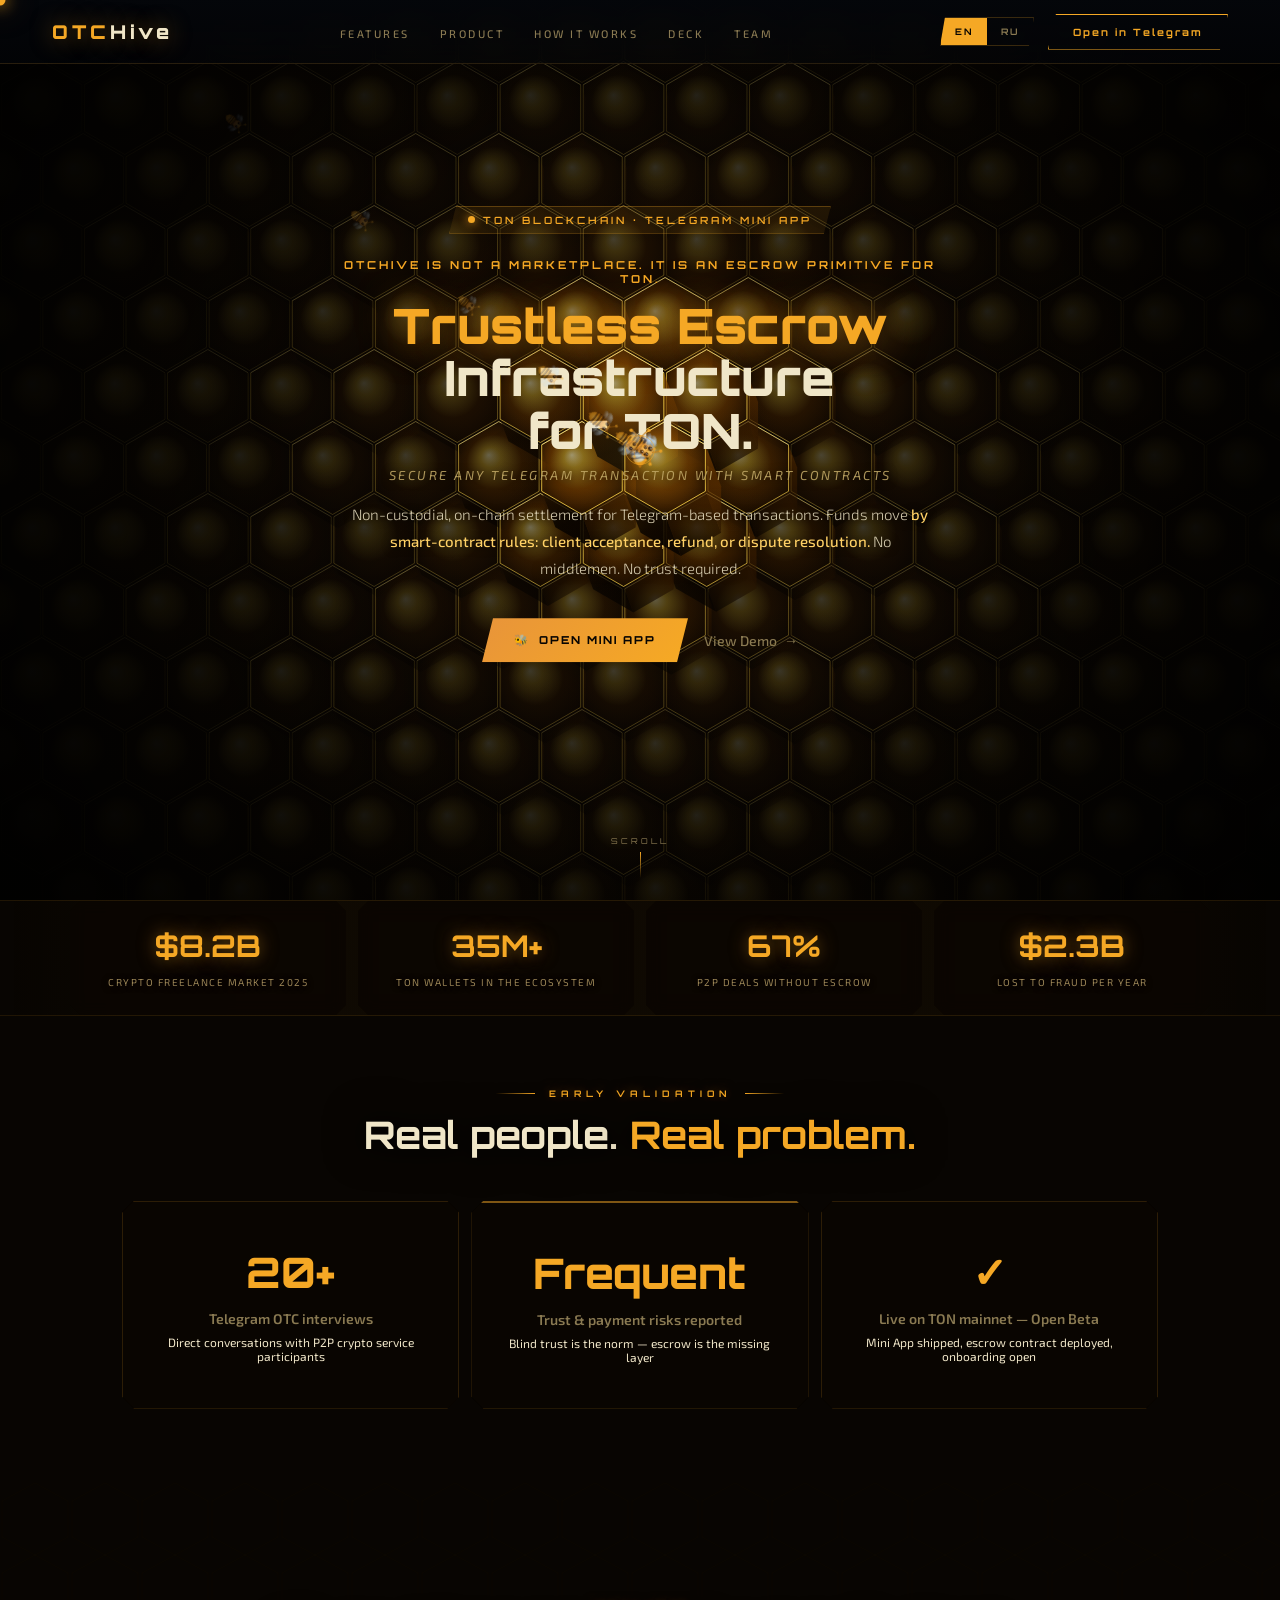
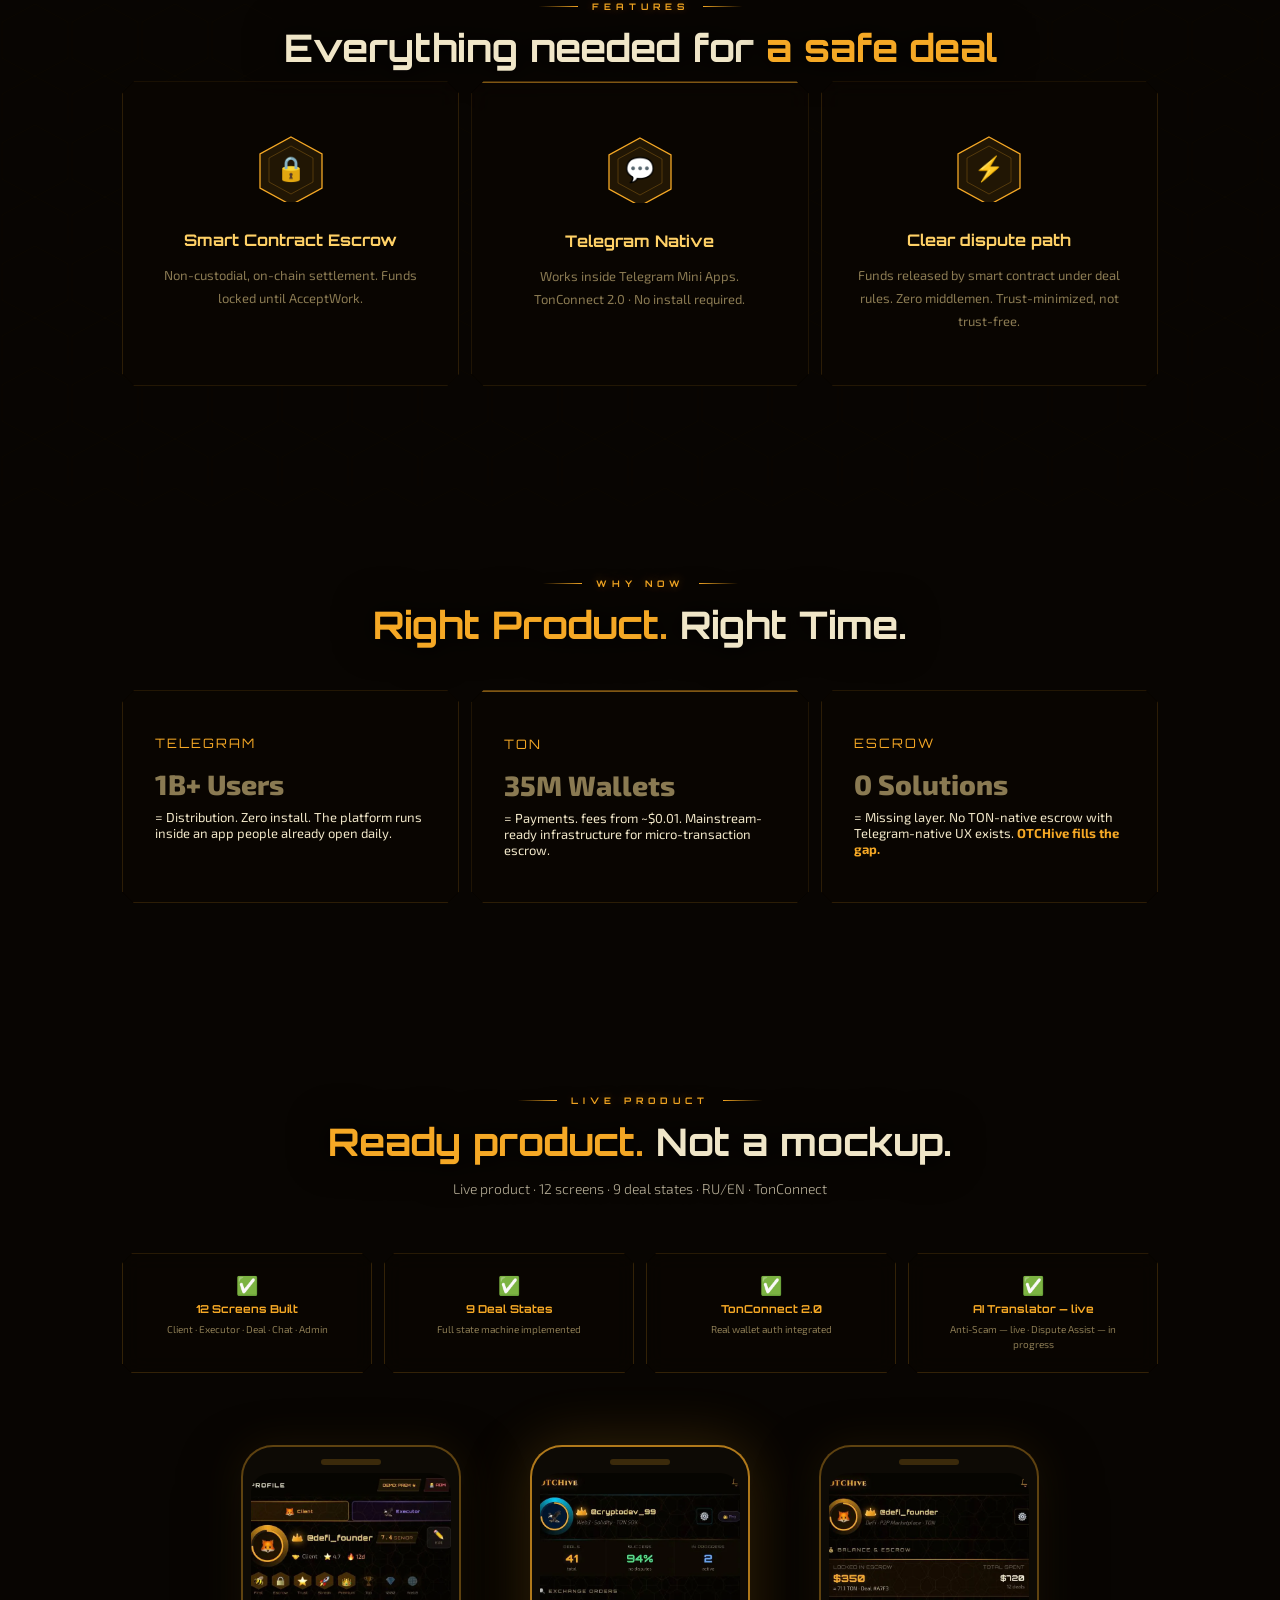
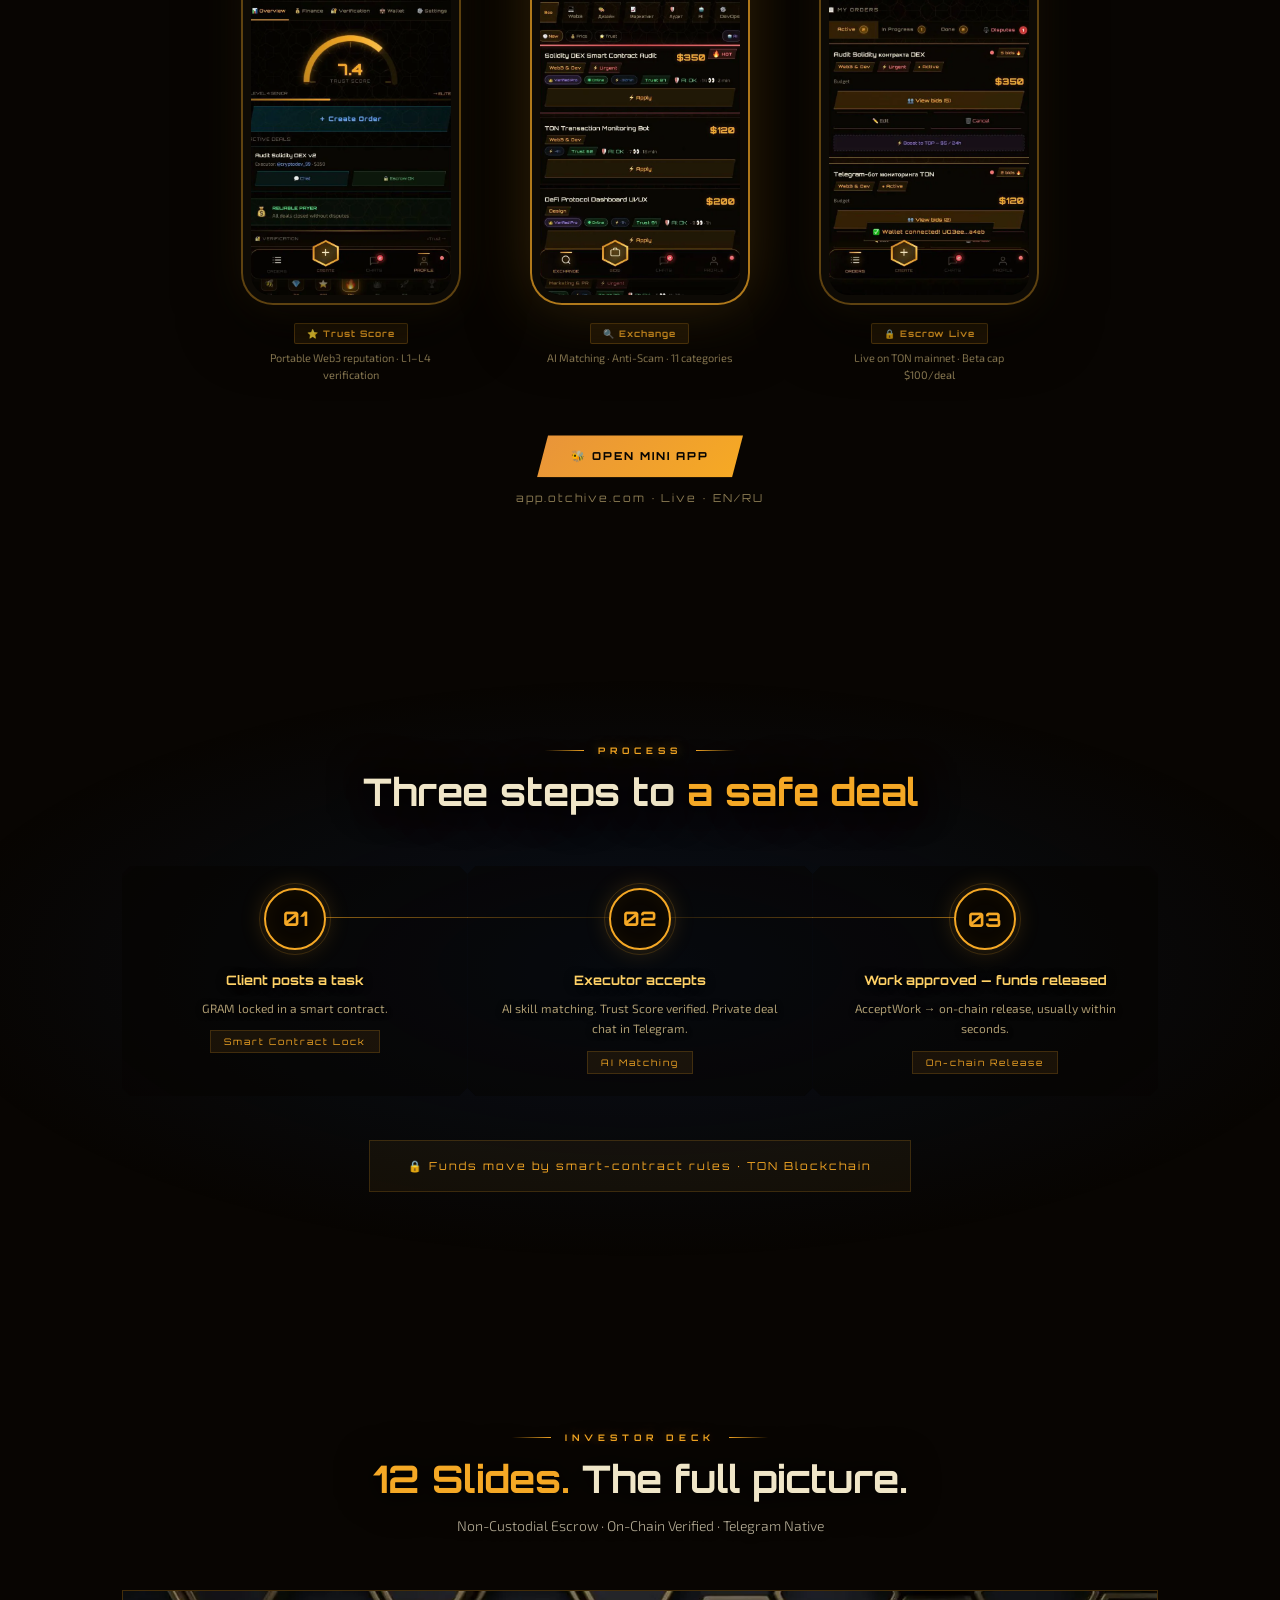
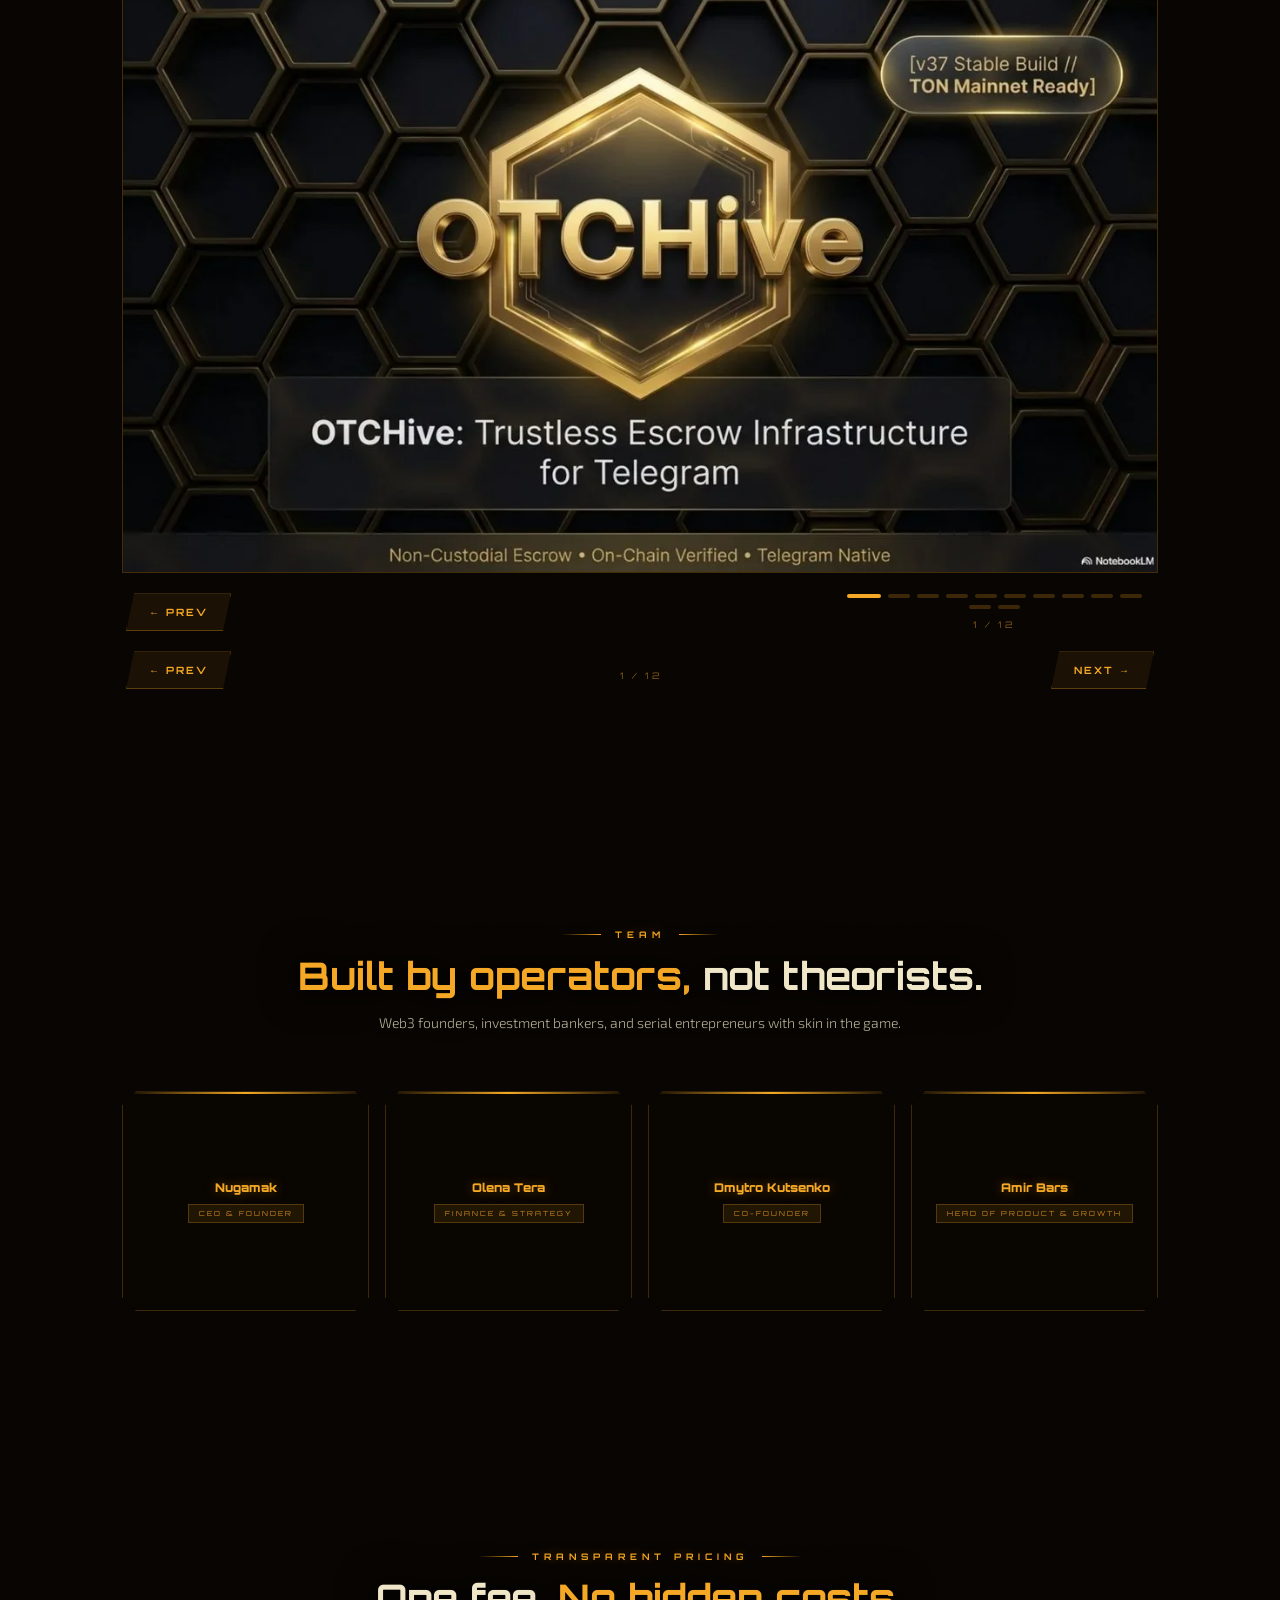
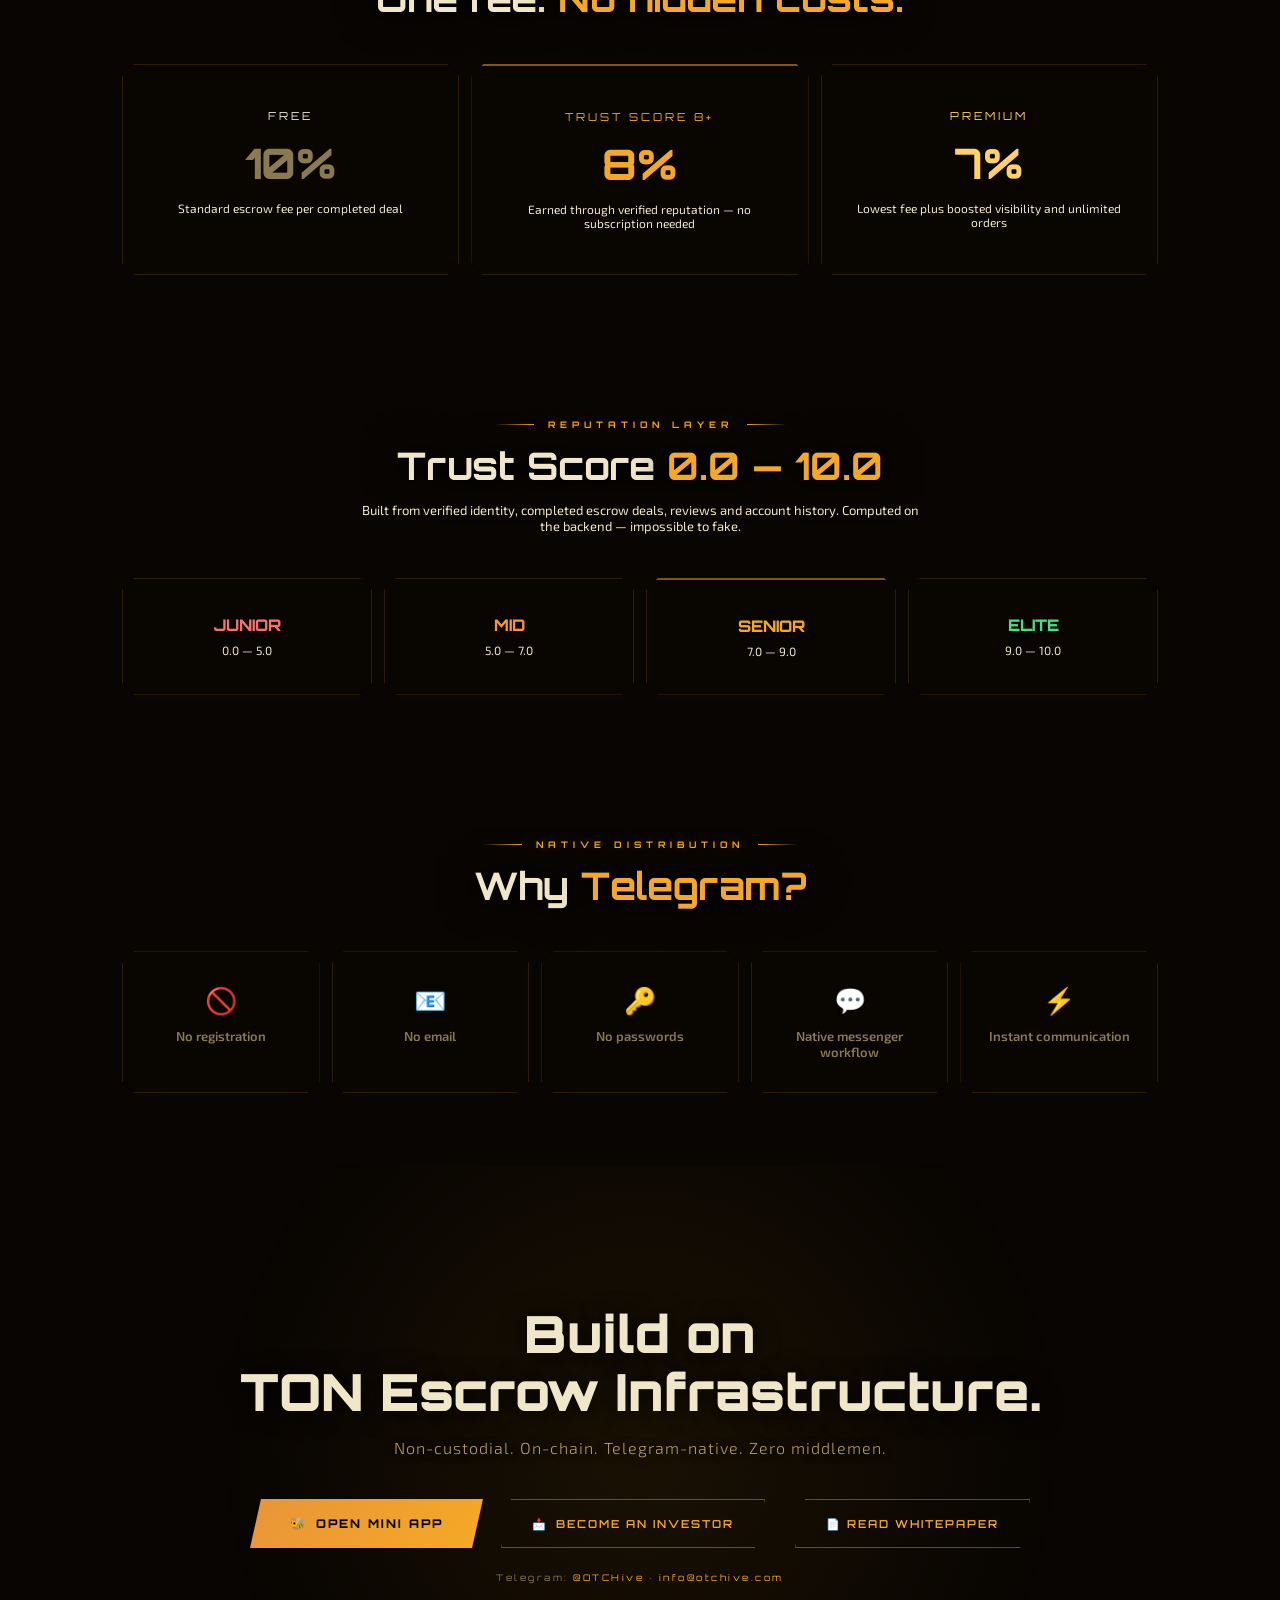
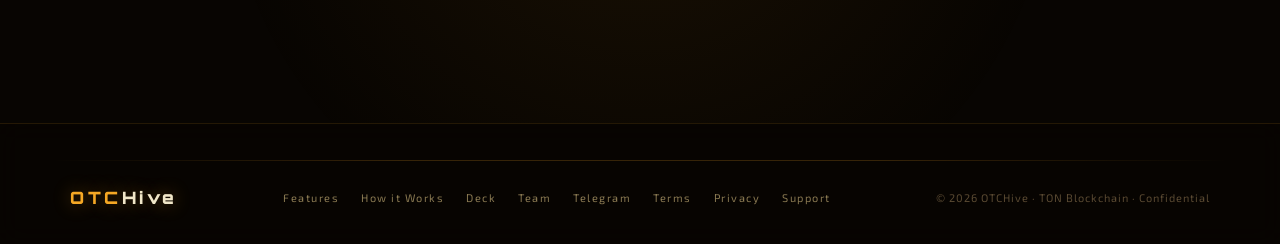
==== index.html @ d049feb9 "Trust v3 sync: whitepaper.pdf v3.1, TESTNET-COPY-FIX, .gitattributes LF" ====
<!DOCTYPE html>
<html lang="en">
<head>
<link rel="preconnect" href="https://fonts.googleapis.com"><link rel="preconnect" href="https://fonts.gstatic.com" crossorigin>
<meta charset="UTF-8">
<meta name="viewport" content="width=device-width,initial-scale=1">
<title>OTCHive — Trustless Escrow Infrastructure for TON</title>
<link rel="canonical" href="https://www.otchive.com">
<link rel="icon" href="favicon.ico" sizes="any">
<link rel="icon" type="image/png" sizes="32x32" href="favicon-32x32.png">
<link rel="icon" type="image/png" sizes="16x16" href="favicon-16x16.png">
<link rel="apple-touch-icon" href="apple-touch-icon.png">
<link rel="manifest" href="site.webmanifest">
<meta name="theme-color" content="#080502">
<meta name="description" content="OTCHive — Trustless escrow infrastructure for TON. Secure any Telegram transaction with smart contracts. Non-custodial, on-chain settlement.">
<meta property="og:title" content="OTCHive — Trustless Escrow Infrastructure for TON">
<meta property="og:description" content="Telegram-native escrow infrastructure for P2P crypto services on TON. Smart contract vault, Trust Score, an AI translator plus anti-scam checks. No intermediaries.">
<meta property="og:image" content="https://www.otchive.com/og-preview.jpg">
<meta property="og:url" content="https://www.otchive.com">
<meta property="og:type" content="website">
<meta name="twitter:card" content="summary_large_image">
<meta name="twitter:title" content="OTCHive — Trustless Escrow Infrastructure for TON">
<meta name="twitter:description" content="Telegram-native escrow infrastructure for P2P crypto services. Trust-minimized, on-chain, non-custodial.">
<meta name="twitter:image" content="https://www.otchive.com/og-preview.jpg">
<link href="https://fonts.googleapis.com/css2?family=Orbitron:wght@400;600;700;900&family=Exo+2:ital,wght@0,300;0,400;0,500;0,600&display=swap" rel="stylesheet">
<style>
*{margin:0;padding:0;box-sizing:border-box;}html{scroll-behavior:smooth;}
body{background:#080502;color:#F0E6C8;font-family:"Exo 2",sans-serif;overflow-x:hidden;}
body.cust-cur{cursor:none;}
#globalHive{position:fixed;top:0;left:0;width:100%;height:100%;z-index:0;pointer-events:none;}
:root{--g1:#F5A825;--g2:#E8943A;--g3:#FFD166;--g4:#C97A10;--dk:#080502;--dk2:#0F0A04;--dk3:#1A1006;--mt:#8A7A52;--txt:#F0E6C8;}
::-webkit-scrollbar{width:4px;}::-webkit-scrollbar-thumb{background:rgba(245,168,37,.25);border-radius:2px;}
@media(pointer:coarse){body{cursor:auto;}#CUR,#CURL{display:none;}}
#CUR{position:fixed;width:11px;height:11px;background:var(--g1);border-radius:50%;pointer-events:none;z-index:99999;transform:translate(-50%,-50%);box-shadow:0 0 16px var(--g1),0 0 32px rgba(245,168,37,.5);}
#CURL{position:fixed;width:30px;height:30px;border:1.5px solid rgba(245,168,37,.5);border-radius:50%;pointer-events:none;z-index:99998;transform:translate(-50%,-50%);transition:left .08s,top .08s;}
.bee-el{position:fixed;pointer-events:none;z-index:99997;}
nav{position:fixed;top:0;left:0;right:0;z-index:500;height:64px;padding:0 52px;display:flex;align-items:center;justify-content:space-between;background:linear-gradient(180deg,rgba(4,6,10,.97) 0%,rgba(4,6,10,.55) 100%);backdrop-filter:blur(20px);-webkit-backdrop-filter:blur(20px);border-bottom:1px solid rgba(245,168,37,.15);}
.nlogo{display:flex;align-items:center;gap:11px;text-decoration:none;}
.nlogo-t{font-family:"Orbitron",sans-serif;font-size:19px;font-weight:900;letter-spacing:4px;color:var(--g1);text-shadow:0 0 22px rgba(245,168,37,.55);}
.nlogo-t span{color:var(--txt);}
.nav-ul{display:flex;gap:30px;list-style:none;}
.nav-ul a{font-size:11px;font-weight:500;letter-spacing:2.5px;text-transform:uppercase;color:var(--mt);text-decoration:none;transition:color .3s;position:relative;}
.nav-ul a::after{content:"";position:absolute;bottom:-3px;left:0;width:0;height:1px;background:var(--g1);transition:width .3s;}
.nav-ul a:hover{color:var(--g1);}.nav-ul a:hover::after{width:100%;}
.nav-r{display:flex;align-items:center;gap:14px;}
.lsw{display:flex;border:1px solid rgba(245,168,37,.22);overflow:hidden;clip-path:polygon(5px 0%,100% 0%,calc(100% - 5px) 100%,0% 100%);}
.lb{padding:8px 14px;font-family:"Orbitron",sans-serif;font-size:9px;font-weight:700;letter-spacing:2px;cursor:pointer;background:transparent;border:none;color:var(--mt);transition:all .25s;}
.lb.on{background:var(--g1);color:var(--dk);}
.ncta{font-family:"Orbitron",sans-serif;font-size:10px;font-weight:700;letter-spacing:2px;padding:11px 24px;background:transparent;border:1px solid var(--g1);color:var(--g1);text-decoration:none;clip-path:polygon(8px 0%,100% 0%,calc(100% - 8px) 100%,0% 100%);transition:all .3s;white-space:nowrap;}
.ncta:hover{background:var(--g1);color:var(--dk);box-shadow:0 0 32px rgba(245,168,37,.55);}
#hero{position:relative;width:100%;height:100vh;overflow:hidden;}
.hero-ui{position:absolute;inset:0;z-index:10;display:flex;align-items:center;justify-content:center;pointer-events:none;}
.hero-left{padding:0 52px;max-width:720px;pointer-events:all;text-align:center;display:flex;flex-direction:column;align-items:center;}

/* Phone mockups */
.phone-wrap{display:flex;flex-direction:column;align-items:center;gap:16px;}
.phone-frame{position:relative;width:220px;background:#0D0A05;border:2px solid rgba(245,168,37,.35);border-radius:32px;padding:12px 8px 8px;box-shadow:0 0 40px rgba(245,168,37,.08),0 24px 60px rgba(0,0,0,.6);transition:transform .35s cubic-bezier(.22,.68,0,1.2),box-shadow .35s ease;}
.phone-frame:hover{transform:translateY(-14px) scale(1.08);box-shadow:0 0 80px rgba(245,168,37,.32),0 40px 90px rgba(0,0,0,.8);}
.phone-featured{border-color:rgba(245,168,37,.7);box-shadow:0 0 60px rgba(245,168,37,.2),0 24px 60px rgba(0,0,0,.6);}
.phone-featured:hover{box-shadow:0 0 90px rgba(245,168,37,.35),0 32px 80px rgba(0,0,0,.7);}
.phone-notch{width:60px;height:6px;background:rgba(245,168,37,.2);border-radius:4px;margin:0 auto 8px;}
.phone-screen{width:100%;border-radius:20px;display:block;aspect-ratio:9/19;object-fit:cover;}
.phone-cap{text-align:center;max-width:200px;}
.phone-tag{display:inline-block;padding:4px 12px;background:rgba(245,168,37,.1);border:1px solid rgba(245,168,37,.25);font-family:"Orbitron",sans-serif;font-size:9px;font-weight:700;color:var(--g1);letter-spacing:1px;margin-bottom:6px;border-radius:2px;}
.phone-cap p{font-size:11px;color:var(--mt);line-height:1.5;}
/* Live Product Highlights */
.rcard:hover{background:rgba(16,9,2,.9);border-color:rgba(245,168,37,.5);}
.lphc{background:rgba(10,6,2,.75);backdrop-filter:blur(10px);-webkit-backdrop-filter:blur(10px);border:1px solid rgba(245,168,37,.18);padding:20px;text-align:center;display:flex;flex-direction:column;gap:6px;transition:border-color .3s;clip-path:polygon(10px 0%,calc(100% - 10px) 0%,100% 10px,100% calc(100% - 10px),calc(100% - 10px) 100%,10px 100%,0% calc(100% - 10px),0% 10px);}
.lphc:hover{border-color:rgba(245,168,37,.45);background:rgba(16,9,2,.85);}
.lphi{font-size:18px;}
.lpht{font-family:"Orbitron",sans-serif;font-size:11px;font-weight:700;color:var(--g1);}
.lphd{font-size:10px;color:var(--mt);line-height:1.5;}
/* Mobile screens */
@media(max-width:768px){.scr-row{grid-template-columns:1fr!important;}.phone-frame{width:220px;}.lph{grid-template-columns:repeat(2,1fr)!important;}}

.hkl{font-family:"Orbitron",sans-serif;font-size:11px;font-weight:700;letter-spacing:3px;color:var(--g1);text-transform:uppercase;margin-bottom:14px;opacity:.85;animation:fup .7s ease both;text-align:center;}
.hbadge{display:inline-flex;align-items:center;gap:8px;padding:7px 18px;background:rgba(245,168,37,.09);border:1px solid rgba(245,168,37,.28);color:var(--g1);font-family:"Orbitron",sans-serif;font-size:10px;font-weight:600;letter-spacing:3px;text-transform:uppercase;clip-path:polygon(7px 0%,100% 0%,calc(100% - 7px) 100%,0% 100%);margin-bottom:24px;animation:fup .8s ease both;}
.bdot{width:7px;height:7px;border-radius:50%;background:var(--g1);box-shadow:0 0 10px var(--g1);animation:blink 2s ease-in-out infinite;}
@keyframes blink{0%,100%{opacity:1;transform:scale(1)}50%{opacity:.4;transform:scale(1.7)}}
.htitle{font-family:"Orbitron",sans-serif;font-size:clamp(28px,3.8vw,54px);font-weight:900;line-height:1.08;margin-bottom:10px;animation:fup .9s ease .1s both;text-align:center;}
.htitle .g{color:var(--g1);text-shadow:0 0 40px rgba(245,168,37,.6),0 0 80px rgba(245,168,37,.2);}
.hdesc strong{color:var(--g3);font-weight:500;}
.hbtns{display:flex;gap:16px;align-items:center;justify-content:center;flex-wrap:wrap;margin-bottom:32px;animation:fup 1s ease .3s both;}
.btn-gold{display:inline-flex;align-items:center;gap:9px;padding:15px 32px;background:linear-gradient(135deg,var(--g2) 0%,var(--g1) 50%,var(--g3) 100%);background-size:200%;animation:gshift 3s ease infinite;color:var(--dk);font-family:"Orbitron",sans-serif;font-size:11px;font-weight:800;letter-spacing:2px;text-transform:uppercase;clip-path:polygon(11px 0%,100% 0%,calc(100% - 11px) 100%,0% 100%);box-shadow:0 0 26px rgba(245,168,37,.48);text-decoration:none;transition:box-shadow .3s,transform .3s;border:none;cursor:pointer;position:relative;overflow:hidden;}
@keyframes gshift{0%,100%{background-position:0% 50%}50%{background-position:100% 50%}}
.btn-gold::after{content:"";position:absolute;inset:0;background:rgba(255,255,255,.18);transform:translateX(-110%);transition:transform .4s;}
.btn-gold:hover::after{transform:translateX(0);}
.btn-gold:hover{box-shadow:0 0 48px rgba(245,168,37,.8),0 0 90px rgba(245,168,37,.3);transform:scale(1.02);}
.btn-ghost{color:var(--mt);font-size:14px;font-weight:500;text-decoration:none;display:flex;align-items:center;gap:7px;transition:color .3s;}
.btn-ghost:hover{color:var(--g1);}
.garr{display:inline-block;animation:amv 2s ease-in-out infinite;}
@keyframes amv{0%,100%{transform:translateX(0)}50%{transform:translateX(6px)}}
.hstats{display:flex;gap:26px;padding-top:20px;border-top:1px solid rgba(245,168,37,.1);animation:fup 1s ease .4s both;}
.hn{font-family:"Orbitron",sans-serif;font-size:22px;font-weight:700;color:var(--g1);text-shadow:0 0 14px rgba(245,168,37,.4);}
.hl{font-size:9px;color:var(--mt);letter-spacing:2px;text-transform:uppercase;margin-top:3px;}
.scroll-ind{position:absolute;bottom:22px;left:50%;transform:translateX(-50%);z-index:10;display:flex;flex-direction:column;align-items:center;gap:6px;animation:scrollp 2.5s ease-in-out infinite;pointer-events:none;}
@keyframes scrollp{0%,100%{opacity:.35;transform:translateX(-50%) translateY(0)}50%{opacity:.9;transform:translateX(-50%) translateY(7px)}}
.scw{font-family:"Orbitron",sans-serif;font-size:8px;color:var(--mt);letter-spacing:3px;}
.scl{width:1px;height:26px;background:linear-gradient(var(--g1),transparent);}
.z1{position:relative;z-index:1;}
.wrap{max-width:1140px;margin:0 auto;padding:0 52px;}
.sbar{padding:0 52px;z-index:1;position:relative;background:linear-gradient(90deg,transparent,rgba(245,168,37,.03) 18%,rgba(245,168,37,.03) 82%,transparent);border-top:1px solid rgba(245,168,37,.1);border-bottom:1px solid rgba(245,168,37,.1);}
.s4{max-width:1140px;margin:0 auto;display:grid;grid-template-columns:repeat(4,1fr);gap:12px;}
.sb{background:rgba(10,6,2,.8);backdrop-filter:blur(8px);-webkit-backdrop-filter:blur(8px);padding:26px 24px;text-align:center;position:relative;transition:background .3s;clip-path:polygon(10px 0%,calc(100% - 10px) 0%,100% 10px,100% calc(100% - 10px),calc(100% - 10px) 100%,10px 100%,0% calc(100% - 10px),0% 10px);}
.sb:hover{background:rgba(16,9,2,.9);}
.sb::after{content:"";position:absolute;bottom:0;left:50%;transform:translateX(-50%);width:0;height:2px;background:linear-gradient(90deg,transparent,var(--g1),transparent);transition:width .5s;}
.sb:hover::after{width:80%;}
.sbn{font-family:"Orbitron",sans-serif;font-size:30px;font-weight:700;color:var(--g1);text-shadow:0 0 18px rgba(245,168,37,.38);display:block;margin-bottom:6px;}
.sbl{font-size:10px;color:var(--mt);letter-spacing:1.5px;text-transform:uppercase;}
/* ── SECTION DARK OVERLAYS (readability over hive bg) ── */
#features,#how,#rev,#screens,#deck,#team,#cta{position:relative;z-index:1;}
#features::after,#how::after,#rev::after,#screens::after,#deck::after,#team::after{display:none;}
#features .wrap,#how .wrap,#rev .wrap,#screens .wrap,#deck .wrap,#team .wrap{position:relative;z-index:1;}
/* section headings — dark halo for readability */
.stit{font-family:"Orbitron",sans-serif;font-size:clamp(22px,3vw,38px);font-weight:700;line-height:1.15;text-align:center;margin-bottom:12px;text-shadow:0 2px 20px rgba(0,0,0,0.9),0 0 40px rgba(0,0,0,0.7);}
.stit .g{color:var(--g1);}
.sdsc{font-size:14px;font-weight:300;color:rgba(240,230,200,.75);line-height:1.8;text-align:center;max-width:580px;margin:0 auto 52px;text-shadow:0 1px 8px rgba(0,0,0,0.8);}
.eyebrow{font-family:"Orbitron",sans-serif;font-size:9px;font-weight:700;letter-spacing:5px;text-transform:uppercase;color:var(--g1);display:flex;align-items:center;justify-content:center;gap:14px;margin-bottom:14px;text-shadow:0 0 12px rgba(245,168,37,.5);}
.eyebrow::before,.eyebrow::after{content:"";flex:0 0 40px;height:1px;}
.eyebrow::before{background:linear-gradient(90deg,transparent,var(--g1));}
.eyebrow::after{background:linear-gradient(90deg,var(--g1),transparent);}
/* step text */
.stpt{font-family:"Orbitron",sans-serif;font-size:13px;font-weight:700;color:var(--g3);margin-bottom:10px;text-shadow:0 1px 10px rgba(0,0,0,0.9);}
.stpd{font-size:12px;color:rgba(200,180,130,.85);line-height:1.7;text-shadow:0 1px 6px rgba(0,0,0,0.8);}
/* step block subtle dark pill */
.stpbl{text-align:center;padding:22px 26px;position:relative;background:rgba(6,4,1,0.45);clip-path:polygon(8px 0%,calc(100% - 8px) 0%,100% 8px,100% calc(100% - 8px),calc(100% - 8px) 100%,8px 100%,0% calc(100% - 8px),0% 8px);}
/* hero text enhancements */
.hdesc{font-size:15px;font-weight:300;line-height:1.8;color:rgba(240,230,200,.85);margin-bottom:36px;animation:fup 1s ease .2s both;text-shadow:0 1px 8px rgba(0,0,0,0.7);text-align:center;max-width:580px;}
.hsub{font-size:13px;color:rgba(190,165,100,.9);letter-spacing:2.5px;text-transform:uppercase;font-style:italic;margin-bottom:18px;animation:fup .9s ease .15s both;text-shadow:0 1px 8px rgba(0,0,0,0.8);text-align:center;}
/* CTA section text */
.ctas{font-size:16px;color:rgba(200,175,110,.9);font-weight:300;margin-bottom:42px;letter-spacing:1px;position:relative;z-index:1;text-shadow:0 1px 10px rgba(0,0,0,0.9);}
.ctat{font-family:"Orbitron",sans-serif;font-size:clamp(26px,4vw,52px);font-weight:900;line-height:1.12;margin-bottom:18px;position:relative;z-index:1;text-shadow:0 2px 24px rgba(0,0,0,0.95);}
/* sbar numbers */
.sbn{font-family:"Orbitron",sans-serif;font-size:30px;font-weight:700;color:var(--g1);text-shadow:0 0 18px rgba(245,168,37,.5),0 2px 10px rgba(0,0,0,0.8);display:block;margin-bottom:6px;}
.sbl{font-size:10px;color:rgba(180,155,100,.85);letter-spacing:1.5px;text-transform:uppercase;text-shadow:0 1px 6px rgba(0,0,0,0.7);}
#features{padding:120px 52px;position:relative;background:transparent;z-index:1;}
#features::before{content:"";position:absolute;inset:0;background-image:url("data:image/svg+xml,%3Csvg xmlns='http://www.w3.org/2000/svg' width='70' height='121'%3E%3Cpolygon points='35,2 68,20 68,56 35,74 2,56 2,20' fill='none' stroke='%23F5A825' stroke-width='.28' opacity='.055'/%3E%3Cpolygon points='35,74 68,92 68,128 35,146 2,128 2,92' fill='none' stroke='%23F5A825' stroke-width='.28' opacity='.055'/%3E%3C/svg%3E");background-size:70px 121px;pointer-events:none;}
.card-glow-wrap{display:contents;}
/* ── TOP/BOTTOM GLOW LINES ON ALL CARDS ── */
.fcard::before,.aic::before,.rcard::before,.sb::before,.lphc::before,.stpbl::before,
.fcard::after,.aic::after,.rcard::after,.sb::after,.lphc::after,.stpbl::after{
  content:"";position:absolute;left:12%;right:12%;height:1px;
  background:linear-gradient(90deg,transparent,#F5A825,#FFD166,#F5A825,transparent);
  opacity:0;transition:opacity .4s,box-shadow .4s;pointer-events:none;z-index:3;
}
.fcard::before,.aic::before,.rcard::before,.sb::before,.lphc::before,.stpbl::before{top:0;}
.fcard::after,.aic::after,.rcard::after,.sb::after,.lphc::after,.stpbl::after{bottom:0;}
.fcard:hover::before,.fcard:hover::after,
.aic:hover::before,.aic:hover::after,
.rcard:hover::before,.rcard:hover::after,
.sb:hover::before,.sb:hover::after,
.lphc:hover::before,.lphc:hover::after,
.stpbl:hover::before,.stpbl:hover::after{
  opacity:1;
  box-shadow:0 0 14px rgba(245,168,37,.75),0 0 28px rgba(245,168,37,.35);
}
/* tfc glow via wrapper */
.tfc-front::after{
  content:"";position:absolute;left:12%;right:12%;bottom:0;height:1px;
  background:linear-gradient(90deg,transparent,#F5A825,#FFD166,#F5A825,transparent);
  opacity:0;transition:opacity .4s,box-shadow .4s;pointer-events:none;z-index:3;
}
.tfc:hover .tfc-front::before{opacity:1;box-shadow:0 0 14px rgba(245,168,37,.75),0 0 28px rgba(245,168,37,.35);}
.tfc:hover .tfc-front::after{opacity:1;box-shadow:0 0 14px rgba(245,168,37,.75),0 0 28px rgba(245,168,37,.35);}
.fgrid{display:grid;grid-template-columns:repeat(3,1fr);gap:12px;}
.fcard{background:rgba(10,6,2,.7);backdrop-filter:blur(12px);-webkit-backdrop-filter:blur(12px);border:1px solid rgba(245,168,37,.15);padding:40px 32px;position:relative;transition:background .35s,border-color .35s;clip-path:polygon(12px 0%,calc(100% - 12px) 0%,100% 12px,100% calc(100% - 12px),calc(100% - 12px) 100%,12px 100%,0% calc(100% - 12px),0% 12px);}
.fcard:hover{background:rgba(16,9,2,.9);border-color:rgba(245,168,37,.5);}
.fhicon{width:68px;height:68px;position:relative;margin-bottom:22px;}
.fhicon svg{width:100%;height:100%;}
.fhico{position:absolute;inset:0;display:flex;align-items:center;justify-content:center;font-size:24px;}
.ftt{font-family:"Orbitron",sans-serif;font-size:13px;font-weight:700;color:var(--g3);margin-bottom:10px;}
.fds{font-size:12px;color:var(--mt);line-height:1.75;}
#how{padding:120px 52px;position:relative;background:transparent;z-index:1;}
#how::before{content:"";position:absolute;inset:0;background:radial-gradient(ellipse 80% 60% at 50% 50%,rgba(10,28,55,.45) 0%,transparent 70%);pointer-events:none;}
.steps{display:grid;grid-template-columns:repeat(3,1fr);gap:0;position:relative;margin-top:52px;}
.steps::before{content:"";position:absolute;top:51px;left:calc(16.7% + 26px);right:calc(16.7% + 26px);height:1px;background:linear-gradient(90deg,var(--g1),rgba(245,168,37,.18),var(--g1));}
.stpig{display:inline-block;margin-top:12px;padding:5px 13px;background:rgba(245,168,37,.08);border:1px solid rgba(245,168,37,.18);font-family:"Orbitron",sans-serif;font-size:9px;letter-spacing:2px;color:var(--g1);}
.stpc{width:62px;height:62px;margin:0 auto 22px;background:rgba(12,7,2,.9);backdrop-filter:blur(8px);-webkit-backdrop-filter:blur(8px);border:2px solid var(--g1);border-radius:50%;display:flex;align-items:center;justify-content:center;font-family:"Orbitron",sans-serif;font-size:20px;font-weight:700;color:var(--g1);box-shadow:0 0 24px rgba(245,168,37,.22),inset 0 0 18px rgba(245,168,37,.06);position:relative;z-index:1;}
.stpc::after{content:"";position:absolute;inset:-7px;border-radius:50%;border:1px solid rgba(245,168,37,.18);}
#aimod{padding:120px 52px;background:transparent;}
.aigrd{display:grid;grid-template-columns:repeat(3,1fr);gap:12px;margin-top:52px;}
.aic{background:rgba(10,6,2,.7);backdrop-filter:blur(10px);-webkit-backdrop-filter:blur(10px);border:1px solid rgba(245,168,37,.12);padding:28px 24px;position:relative;transition:background .3s,border-color .3s;clip-path:polygon(10px 0%,calc(100% - 10px) 0%,100% 10px,100% calc(100% - 10px),calc(100% - 10px) 100%,10px 100%,0% calc(100% - 10px),0% 10px);}
.aic:hover{background:rgba(16,9,2,.9);border-color:rgba(245,168,37,.5);}
.airow{display:flex;align-items:center;justify-content:space-between;margin-bottom:12px;}
.ainm{font-family:"Orbitron",sans-serif;font-size:12px;font-weight:700;color:var(--g3);}
.aist{display:flex;align-items:center;gap:5px;font-family:"Orbitron",sans-serif;font-size:8px;letter-spacing:2px;color:var(--mt);}
.dotl{width:7px;height:7px;border-radius:50%;display:inline-block;flex-shrink:0;}
.dlive{background:#4ade80;box-shadow:0 0 8px rgba(74,222,128,.7);}
.dsoon{background:#60a5fa;box-shadow:0 0 8px rgba(96,165,250,.6);}
.dq4{background:#a78bfa;box-shadow:0 0 8px rgba(167,139,250,.6);}
.aides{font-size:11px;color:var(--mt);line-height:1.6;}
#rev{padding:120px 52px;background:transparent;}
.rgrd{display:grid;grid-template-columns:repeat(3,1fr);gap:12px;margin-top:52px;}
.rcard{background:rgba(10,6,2,.7);backdrop-filter:blur(12px);-webkit-backdrop-filter:blur(12px);border:1px solid rgba(245,168,37,.12);padding:40px 28px;text-align:center;transition:background .3s;clip-path:polygon(12px 0%,calc(100% - 12px) 0%,100% 12px,100% calc(100% - 12px),calc(100% - 12px) 100%,12px 100%,0% calc(100% - 12px),0% 12px);}
.rcard.ft{background:rgba(12,7,2,.85);backdrop-filter:blur(14px);-webkit-backdrop-filter:blur(14px);border:1px solid rgba(245,168,37,.3);border-top:2px solid var(--g1);clip-path:polygon(12px 0%,calc(100% - 12px) 0%,100% 12px,100% calc(100% - 12px),calc(100% - 12px) 100%,12px 100%,0% calc(100% - 12px),0% 12px);}
.rnum{font-family:"Orbitron",sans-serif;font-size:42px;font-weight:900;color:var(--g1);text-shadow:0 0 28px rgba(245,168,37,.38);margin-bottom:8px;}
.rnm{font-family:"Orbitron",sans-serif;font-size:12px;font-weight:700;color:var(--g3);letter-spacing:1.5px;margin-bottom:12px;}
.rds{font-size:12px;color:var(--mt);line-height:1.65;}
.ptbl{max-width:1140px;margin:42px auto 0;}
.prow{display:grid;grid-template-columns:2fr 1fr 1fr 1.4fr;border-bottom:1px solid rgba(245,168,37,.06);transition:background .25s;}
.prow:hover{background:rgba(245,168,37,.04);}
.prow.ph{border-bottom:1px solid rgba(245,168,37,.18);margin-bottom:2px;}
.pc{padding:13px 16px;font-size:12px;color:var(--mt);}
.prow.ph .pc{font-family:"Orbitron",sans-serif;font-size:8px;letter-spacing:2.5px;text-transform:uppercase;color:rgba(245,168,37,.5);}
.pc.gv{font-family:"Orbitron",sans-serif;font-size:14px;font-weight:700;color:var(--g1);}
.pnote{padding:13px 16px;font-family:"Orbitron",sans-serif;font-size:9px;color:var(--g4);letter-spacing:2px;opacity:.65;}
#road{padding:120px 52px;background:transparent;}
.rmtr{display:grid;grid-template-columns:repeat(4,1fr);position:relative;margin-top:52px;}
.rmtr::before{content:"";position:absolute;top:19px;left:12.5%;right:12.5%;height:1px;background:linear-gradient(90deg,var(--g1),rgba(245,168,37,.12) 70%,transparent);}
.rmc{padding:46px 18px 26px;position:relative;}
.rmdot{position:absolute;top:11px;left:50%;transform:translateX(-50%);width:16px;height:16px;border-radius:50%;background:rgba(4,6,10,.95);border:2px solid rgba(245,168,37,.28);}
.rmc.now .rmdot{background:var(--g1);border-color:var(--g1);box-shadow:0 0 18px rgba(245,168,37,.85);}
.rmq{font-family:"Orbitron",sans-serif;font-size:9px;letter-spacing:3px;color:var(--g1);margin-bottom:8px;}
.rmt{font-family:"Orbitron",sans-serif;font-size:12px;font-weight:700;color:var(--g3);margin-bottom:12px;}
.rmli{list-style:none;}
.rmli li{font-size:11px;color:var(--mt);line-height:1.65;padding:3px 0 3px 13px;position:relative;}
.rmli li::before{content:"◆";position:absolute;left:0;top:6px;font-size:9px;color:var(--g2);}
.tstrip{padding:30px 52px;border-top:1px solid rgba(245,168,37,.12);border-bottom:1px solid rgba(245,168,37,.12);background:rgba(10,6,2,.8);backdrop-filter:blur(12px);-webkit-backdrop-filter:blur(12px);position:relative;z-index:1;}
.tinn{max-width:1140px;margin:0 auto;text-align:center;}
.tlbl{font-family:"Orbitron",sans-serif;font-size:8px;letter-spacing:4px;color:var(--mt);margin-bottom:16px;text-transform:uppercase;}
.tpls{display:flex;flex-wrap:wrap;justify-content:center;gap:9px;}
.tpl{padding:6px 14px;background:rgba(245,168,37,.05);border:1px solid rgba(245,168,37,.12);font-size:10px;color:var(--mt);font-family:"Orbitron",sans-serif;letter-spacing:1px;transition:all .3s;}
.tpl:hover{color:var(--g1);border-color:rgba(245,168,37,.4);}
#cta{padding:140px 52px;text-align:center;position:relative;overflow:hidden;background:transparent;z-index:1;}
#cta::before{content:"";position:absolute;width:900px;height:900px;background:radial-gradient(circle,rgba(245,168,37,.08) 0%,transparent 67%);top:50%;left:50%;transform:translate(-50%,-50%);pointer-events:none;}
.ctabee{font-size:60px;display:block;margin:0 auto 26px;animation:floaty 4s ease-in-out infinite;filter:drop-shadow(0 0 18px rgba(245,168,37,.6));}
@keyframes floaty{0%,100%{transform:translateY(0)}50%{transform:translateY(-14px)}}
.ctabs{display:flex;justify-content:center;gap:18px;flex-wrap:wrap;position:relative;z-index:1;}
.btn-out{display:inline-flex;align-items:center;gap:8px;padding:15px 30px;background:transparent;border:1px solid rgba(245,168,37,.42);color:var(--g1);font-family:"Orbitron",sans-serif;font-size:11px;font-weight:600;letter-spacing:2px;text-transform:uppercase;clip-path:polygon(10px 0%,100% 0%,calc(100% - 10px) 100%,0% 100%);transition:all .3s;text-decoration:none;cursor:pointer;}
.btn-out:hover{background:rgba(245,168,37,.1);border-color:var(--g1);box-shadow:0 0 26px rgba(245,168,37,.25);}
.ctameta{margin-top:24px;font-family:"Orbitron",sans-serif;font-size:9px;color:var(--mt);letter-spacing:2.5px;position:relative;z-index:1;}
.ctameta a{color:var(--g1);text-decoration:none;}
footer{border-top:1px solid rgba(245,168,37,.12);padding:36px 52px;background:rgba(8,5,2,.55);backdrop-filter:blur(12px);-webkit-backdrop-filter:blur(12px);position:relative;z-index:1;}
.ftin{max-width:1140px;margin:0 auto;display:flex;align-items:center;justify-content:space-between;flex-wrap:wrap;gap:16px;}
.flogo{font-family:"Orbitron",sans-serif;font-size:17px;font-weight:900;letter-spacing:3.5px;color:var(--g1);text-decoration:none;text-shadow:0 0 18px rgba(245,168,37,.4);}
.flogo span{color:var(--txt);}
.flinks{display:flex;gap:22px;}
.flinks a{font-size:11px;color:var(--mt);text-decoration:none;letter-spacing:1.5px;transition:color .3s;}
.flinks a:hover{color:var(--g1);}
.fr{font-size:11px;color:#5A4A32;letter-spacing:1px;}
@keyframes fup{from{opacity:0;transform:translateY(26px)}to{opacity:1;transform:translateY(0)}}
.rv{opacity:0;transform:translateY(30px);transition:opacity .75s,transform .75s;}
.rv.vis{opacity:1;transform:translateY(0);}
/* MODAL */
@keyframes mHalo{0%,100%{transform:scale(1);opacity:.85}50%{transform:scale(1.08);opacity:1}}
@keyframes mFloat{0%,100%{transform:translateY(0)}50%{transform:translateY(-8px)}}
@keyframes mProgBar{from{width:100%}to{width:0%}}
#iModal.mOpen{display:flex!important;}
@media(max-width:900px){
  nav{padding:0 18px;}.nav-ul{display:none;}#hero{height:100svh;}
  .hero-left{padding:0 18px;max-width:100%;}
  .sbar{padding:0 18px;}.s4{grid-template-columns:repeat(2,1fr);}
  #features,#how,#aimod,#rev,#road,#cta{padding:80px 18px;}
  .fgrid,.aigrd,.rgrd,.steps,.rmtr{grid-template-columns:1fr!important;}
  .steps::before,.rmtr::before{display:none;}
  .wrap,.tstrip{padding-left:18px;padding-right:18px;}
  footer{padding:26px 18px;}.ftin{flex-direction:column;text-align:center;}
  .prow{grid-template-columns:1fr 1fr;}
}

@media(max-width:900px){
  #deck [style*="grid-template-columns:repeat(3"],
  #deck [style*="grid-template-columns:repeat(4"],
  #deck [style*="grid-template-columns:3fr"],
  #deck [style*="grid-template-columns:1fr 2fr"],
  #team [style*="grid-template-columns:repeat(2"]{grid-template-columns:1fr!important;}
  #deck [style*="display:flex;align-items:center;justify-content:center"]{flex-direction:column;gap:12px!important;}
}

@media(max-width:760px){
  #deck .dslide [style*="grid-template-columns:repeat(3"],
  #deck .dslide [style*="grid-template-columns:1fr 2fr"],
  #deck .dslide [style*="grid-template-columns:3fr 1fr"],
  #deck .dslide [style*="grid-template-columns:repeat(4"],
  #deck .dslide [style*="grid-template-columns:1fr 1fr"]{grid-template-columns:1fr!important;}
  #deck .dslide [style*="display:flex;align-items:center;justify-content:center;gap:0"]{flex-direction:column!important;}
  #deck [style*="padding:72px 64px"],
  #deck [style*="padding:56px 64px"]{padding:36px 22px!important;}
}

@media(max-width:768px){
  /* Hero */
  .stit{font-size:clamp(18px,6vw,28px)!important;}
  .hdesc{font-size:13px!important;}
  .hsub{font-size:13px!important;}
  .hbtns{flex-direction:column;align-items:center;gap:12px!important;}
  .btn-gold,.btn-ghost{width:100%;max-width:280px;justify-content:center;}
  .hstats{flex-wrap:wrap;gap:16px;justify-content:center;}

  /* Stats bar */
  .s4{grid-template-columns:repeat(2,1fr);gap:10px;}

  /* Sections padding */
  section{padding:60px 16px!important;}
  .wrap{padding-left:16px!important;padding-right:16px!important;}

  /* Early Validation */
  .fgrid{grid-template-columns:1fr!important;gap:12px!important;}

  /* Features cards */
  .fcard{padding:28px 20px!important;}

  /* Why Now */
  [style*="grid-template-columns:repeat(3,1fr)"]{grid-template-columns:1fr!important;}

  /* Live Product highlights */
  .lph{grid-template-columns:repeat(2,1fr)!important;gap:10px;}

  /* Phone mockups - single column */
  .scr-row{grid-template-columns:1fr!important;max-width:260px!important;margin:0 auto!important;}

  /* How it works */
  .steps{grid-template-columns:1fr!important;}

  /* Team grid */
  .team-flip-grid{grid-template-columns:1fr 1fr!important;}

  /* CTA buttons */
  #cta .tinn > div{flex-direction:column;align-items:center;gap:12px;}
  .btn-out{width:100%;max-width:280px;justify-content:center;}

  /* Deck carousel */
  #deck{padding:60px 16px!important;}

  /* Nav */
  nav{padding:0 16px;}
  .ncta{font-size:8px;letter-spacing:1px;padding:9px 14px;}
  .nlogo{font-size:20px;}

  /* Typography */
  .eyebrow{font-size:9px;letter-spacing:2px;}
  .sdsc{font-size:13px;}

  /* Footer */
  .ftin{flex-direction:column;text-align:center;gap:12px;}
  .flinks{flex-wrap:wrap;justify-content:center;gap:10px;}
  .fr{font-size:10px;}

  /* Modal */
  #mModal > div{padding:30px 20px!important;width:calc(100% - 24px)!important;}
}

/* Убираем летающих пчёл и кастомный курсор на мобильных */
@media(pointer:coarse){
  .bee-el{display:none!important;}
  #CUR,#CURL{display:none!important;}
  body{cursor:auto!important;}
}
</style>
</head>
<body>
<canvas id="globalHive"></canvas>
<div id="CUR"></div>
<div id="CURL"></div>

<!-- GLOBAL HONEYCOMB BG -->

<!-- INVESTOR MODAL -->
<div id="iModal" onclick="if(event.target===this)closeModal()" style="display:none;position:fixed;inset:0;z-index:99990;background:rgba(0,0,0,.78);backdrop-filter:blur(10px);-webkit-backdrop-filter:blur(10px);align-items:center;justify-content:center;">
  <div style="background:linear-gradient(145deg,#110D04,#0F0A03);border:1px solid rgba(245,168,37,.38);max-width:500px;width:calc(100% - 32px);padding:44px 40px;position:relative;clip-path:polygon(18px 0%,100% 0%,calc(100% - 18px) 100%,0% 100%);box-shadow:0 0 80px rgba(245,168,37,.12),0 0 160px rgba(245,168,37,.06),inset 0 0 60px rgba(245,168,37,.03);">
    <button onclick="closeModal()" style="position:absolute;top:14px;right:20px;background:none;border:none;color:rgba(245,168,37,.55);font-size:28px;cursor:pointer;line-height:1;transition:color .2s;" onmouseover="this.style.color='rgba(245,168,37,1)'" onmouseout="this.style.color='rgba(245,168,37,.55)'">&times;</button>
    <div style="display:flex;align-items:center;gap:14px;margin-bottom:30px;">
      <div style="position:relative;flex-shrink:0;">
        <div style="position:absolute;inset:-3px;border-radius:50%;border:2px solid rgba(245,168,37,.65);box-shadow:0 0 18px rgba(245,168,37,.4);pointer-events:none;"></div>
        <div style="position:absolute;inset:-10px;border-radius:50%;background:radial-gradient(circle,rgba(245,168,37,.12) 0%,transparent 70%);animation:mHalo 3s ease-in-out infinite;pointer-events:none;"></div>
      </div>
      <div>
        <div style="font-family:Orbitron,sans-serif;font-size:15px;font-weight:900;letter-spacing:3px;color:#F5A825;text-shadow:0 0 20px rgba(245,168,37,.5);">OTCHive</div>
        <div id="mInvTag" style="font-family:Orbitron,sans-serif;font-size:8px;letter-spacing:3px;color:#8A7A52;margin-top:3px;">INVESTOR INQUIRY</div>
      </div>
    </div>
    <h3 id="mTitle" style="font-family:Orbitron,sans-serif;font-size:20px;font-weight:700;color:#FFD166;margin-bottom:8px;text-shadow:0 0 30px rgba(255,209,102,.3);" data-k="mtitle">Become an Investor</h3>
    <p id="mSub" style="font-size:13px;color:#8A7A52;margin-bottom:30px;line-height:1.65;">Fill the form — we will contact you within 24 hours</p>
    <div id="mSuccess" style="display:none;text-align:center;padding:40px 0;">
      <div style="font-size:64px;animation:mFloat 3s ease-in-out infinite;display:block;margin-bottom:20px;">🐝</div>
      <div id="mSucTxt" style="font-family:Orbitron,sans-serif;font-size:16px;color:#F5A825;letter-spacing:2px;text-shadow:0 0 20px rgba(245,168,37,.5);">Заявка отправлена!</div>
      <div id="mSucSub" style="font-size:12px;color:#8A7A52;margin-top:10px;letter-spacing:1px;">Мы свяжемся с вами в ближайшее время</div>
      <div style="margin-top:24px;height:3px;background:rgba(245,168,37,.15);border-radius:2px;overflow:hidden;"><div id="mProg" style="height:100%;background:linear-gradient(90deg,#E8943A,#F5A825,#FFD166);animation:mProgBar 4s linear forwards;"></div></div>
    </div>
    <form id="mForm" onsubmit="submitInvestor(event)" style="display:flex;flex-direction:column;gap:18px;">
      <div>
        <label id="lName" style="display:block;font-family:Orbitron,sans-serif;font-size:9px;letter-spacing:3px;color:rgba(245,168,37,.65);margin-bottom:8px;">NAME *</label>
        <input id="fName" type="text" required placeholder="Your name" style="width:100%;background:rgba(245,168,37,.05);border:1px solid rgba(245,168,37,.2);color:#F0E6C8;font-family:'Exo 2',sans-serif;font-size:14px;padding:13px 16px;outline:none;transition:border-color .25s,box-shadow .25s;box-sizing:border-box;" onfocus="this.style.borderColor='rgba(245,168,37,.65)';this.style.boxShadow='0 0 16px rgba(245,168,37,.12)'" onblur="this.style.borderColor='rgba(245,168,37,.2)';this.style.boxShadow='none'">
      </div>
      <div>
        <label id="lEmail" style="display:block;font-family:Orbitron,sans-serif;font-size:9px;letter-spacing:3px;color:rgba(245,168,37,.65);margin-bottom:8px;">EMAIL *</label>
        <input id="fEmail" type="email" required placeholder="your@email.com" style="width:100%;background:rgba(245,168,37,.05);border:1px solid rgba(245,168,37,.2);color:#F0E6C8;font-family:'Exo 2',sans-serif;font-size:14px;padding:13px 16px;outline:none;transition:border-color .25s,box-shadow .25s;box-sizing:border-box;" onfocus="this.style.borderColor='rgba(245,168,37,.65)';this.style.boxShadow='0 0 16px rgba(245,168,37,.12)'" onblur="this.style.borderColor='rgba(245,168,37,.2)';this.style.boxShadow='none'">
      </div>
      <div>
        <label id="lAmount" style="display:block;font-family:Orbitron,sans-serif;font-size:9px;letter-spacing:3px;color:rgba(245,168,37,.65);margin-bottom:8px;">INVESTMENT AMOUNT</label>
        <select id="fAmount" style="width:100%;background:#0F0A03;border:1px solid rgba(245,168,37,.2);color:#F0E6C8;font-family:'Exo 2',sans-serif;font-size:14px;padding:13px 16px;outline:none;transition:border-color .25s,box-shadow .25s;box-sizing:border-box;cursor:pointer;" onfocus="this.style.borderColor='rgba(245,168,37,.65)';this.style.boxShadow='0 0 16px rgba(245,168,37,.12)'" onblur="this.style.borderColor='rgba(245,168,37,.2)';this.style.boxShadow='none'">
          <option value="" id="oSelect" style="background:#0F0A03;">Select range</option>
          <option value="1k-10k" style="background:#0F0A03;">$1,000 – $10,000</option>
          <option value="10k-50k" style="background:#0F0A03;">$10,000 – $50,000</option>
          <option value="50k-100k" style="background:#0F0A03;">$50,000 – $100,000</option>
          <option value="100k-500k" style="background:#0F0A03;">$100,000 – $500,000</option>
          <option value="500k+" style="background:#0F0A03;">$500,000+</option>
        </select>
      </div>
      <div>
        <label id="lMsg" style="display:block;font-family:Orbitron,sans-serif;font-size:9px;letter-spacing:3px;color:rgba(245,168,37,.65);margin-bottom:8px;">MESSAGE</label>
        <textarea id="fMsg" rows="3" placeholder="Tell us about yourself or ask a question..." style="width:100%;background:rgba(245,168,37,.05);border:1px solid rgba(245,168,37,.2);color:#F0E6C8;font-family:'Exo 2',sans-serif;font-size:14px;padding:13px 16px;outline:none;resize:vertical;transition:border-color .25s,box-shadow .25s;box-sizing:border-box;" onfocus="this.style.borderColor='rgba(245,168,37,.65)';this.style.boxShadow='0 0 16px rgba(245,168,37,.12)'" onblur="this.style.borderColor='rgba(245,168,37,.2)';this.style.boxShadow='none'"></textarea>
      </div>
      <div id="mError" style="display:none;background:rgba(220,50,50,.1);border:1px solid rgba(220,80,80,.35);color:#f87171;font-size:12px;padding:11px 15px;line-height:1.5;border-radius:3px;"></div>
      <button id="mBtn" type="submit" style="background:linear-gradient(135deg,#E8943A 0%,#F5A825 50%,#FFD166 100%);background-size:200%;animation:gshift 3s ease infinite;color:#080502;font-family:Orbitron,sans-serif;font-size:11px;font-weight:800;letter-spacing:2.5px;padding:16px 32px;border:none;cursor:pointer;clip-path:polygon(12px 0%,100% 0%,calc(100% - 12px) 100%,0% 100%);transition:box-shadow .3s,opacity .2s;text-transform:uppercase;margin-top:4px;position:relative;overflow:hidden;" onmouseover="this.style.boxShadow='0 0 48px rgba(245,168,37,.8)'" onmouseout="this.style.boxShadow='0 0 26px rgba(245,168,37,.48)'">
        <span style="position:absolute;inset:0;background:rgba(255,255,255,.18);transform:translateX(-110%);transition:transform .4s;pointer-events:none;" id="mShine"></span>
        🐝 <span id="mBtnTxt">Submit Request</span>
      </button>
      <p id="mPrivNote" style="font-size:10px;color:#5A4A32;text-align:center;line-height:1.6;">Данные отправляются на <span style="color:rgba(245,168,37,.65);"><a href="mailto:info@otchive.com" style="color:rgba(245,168,37,.65);">info@otchive.com</a></span> через Formspree</p>
    </form>
  </div>
</div>

<nav>
  <a href="#hero" class="nlogo">
    <div class="nlogo-t">OTC<span>Hive</span></div>
  </a>
  <ul class="nav-ul">
    <li><a href="#features" data-k="nf">Features</a></li>
    <li><a href="#screens" data-k="ns">Product</a></li>
    <li><a href="#how" data-k="nh">How it Works</a></li>
    <li><a href="#deck" data-k="nd">Deck</a></li>
    <li><a href="#team" data-k="nt">Team</a></li>
  </ul>
  <div class="nav-r">
    <div class="lsw">
      <button class="lb on" onclick="sL('en')">EN</button>
      <button class="lb" onclick="sL('ru')">RU</button>
    </div>
    <a href="https://t.me/OTCHiveBot" target="_blank" class="ncta" data-k="ntg">Open in Telegram</a>
  </div>
</nav>

<section id="hero">
  <div class="hero-ui">
    <div class="hero-left">
      <div class="hbadge"><span class="bdot"></span><span data-k="tag">TON Blockchain · Telegram Mini App</span></div>
      <p class="hkl" data-k="hkl">OTCHive is not a marketplace. It is an escrow primitive for TON.</p>
      <h1 class="htitle"><span class="g" data-k="ht2">Trustless Escrow</span><br><span data-k="ht3">Infrastructure</span><br><span data-k="ht4">for TON.</span></h1>
      <p class="hsub" data-k="hsb">Secure any Telegram transaction with smart contracts</p>
      <p class="hdesc" data-k="hd">Non-custodial, on-chain settlement for Telegram-based transactions. Funds move <strong>by smart-contract rules: client acceptance, refund, or dispute resolution.</strong> No middlemen. No trust required.</p>
      <div class="hbtns">
        <a href="https://t.me/OTCHiveBot" target="_blank" class="btn-gold">🐝 <span data-k="hb1">Open Mini App</span></a>
        <a href="https://t.me/OTCHiveBot" target="_blank" class="btn-ghost"><span data-k="hb2">View Demo</span> <span class="garr">→</span></a>
      </div>
      
    </div>
  </div>
  <div class="scroll-ind"><div class="scw" data-k="scroll">SCROLL</div><div class="scl"></div></div>
</section>

<div class="sbar rv">
  <div class="s4">
    <div class="card-glow-wrap"><div class="sb"><span class="sbn" id="sb1">$8.2B</span><span class="sbl" data-k="sl1">Крипто-фриланс рынок 2025</span></div></div>
    <div class="card-glow-wrap"><div class="sb"><span class="sbn" id="sb2">35M+</span><span class="sbl" data-k="sl2">TON-кошельков в экосистеме</span></div></div>
    <div class="card-glow-wrap"><div class="sb"><span class="sbn" id="sb3">67%</span><span class="sbl" data-k="sl3">P2P сделок без защиты</span></div></div>
    <div class="card-glow-wrap"><div class="sb"><span class="sbn" id="sb4">$2.3B</span><span class="sbl" data-k="sl4">Потери от мошенничества</span></div></div>
  </div>
</div>

<!-- ══════════════════════ EARLY VALIDATION ══════════════════════ -->
<section class="z1" style="padding:72px 52px;background:transparent;">
  <div class="wrap">
    <div class="rv" style="text-align:center;margin-bottom:44px;">
      <div class="eyebrow" data-k="eveye">Early Validation</div>
      <h2 class="stit"><span data-k="evt1">Real people.</span> <span class="g" data-k="evt2">Real problem.</span></h2>
    </div>
    <div class="fgrid rv" style="grid-template-columns:repeat(3,1fr);">
      <div class="card-glow-wrap"><div class="fcard" style="text-align:center;padding:44px 32px;">
        <div style="font-family:'Orbitron',sans-serif;font-size:42px;font-weight:800;color:var(--g1);margin-bottom:12px;">20+</div>
        <div style="font-size:14px;font-weight:600;color:var(--mt);margin-bottom:8px;" data-k="ev1t">Telegram OTC interviews</div>
        <div style="font-size:12px;color:var(--ml);" data-k="ev1d">Direct conversations with P2P crypto service participants</div>
      </div></div>
      <div class="card-glow-wrap"><div class="fcard" style="text-align:center;padding:44px 32px;border-top:2px solid rgba(245,168,37,.5);">
        <div style="font-family:'Orbitron',sans-serif;font-size:42px;font-weight:800;color:var(--g1);margin-bottom:12px;" data-k="ev2num">Majority</div>
        <div style="font-size:14px;font-weight:600;color:var(--mt);margin-bottom:8px;" data-k="ev2t">Reported trust & payment risk</div>
        <div style="font-size:12px;color:var(--ml);" data-k="ev2d">Blind trust is the norm — escrow is the missing layer</div>
      </div></div>
      <div class="card-glow-wrap"><div class="fcard" style="text-align:center;padding:44px 32px;">
        <div style="font-family:'Orbitron',sans-serif;font-size:42px;font-weight:800;color:var(--g1);margin-bottom:12px;">✓</div>
        <div style="font-size:14px;font-weight:600;color:var(--mt);margin-bottom:8px;" data-k="ev3t">Live on TON mainnet — Open Beta</div>
        <div style="font-size:12px;color:var(--ml);" data-k="ev3d">Mini App shipped, escrow contract deployed, onboarding open</div>
      </div></div>
    </div>
  </div>
</section>

<section id="features" class="z1">
  <div class="wrap">
    <div class="rv"><div class="eyebrow" data-k="feye">Возможности</div><h2 class="stit"><span data-k="ft1">Всё нужное для</span> <span class="g" data-k="ft2">безопасной сделки</span></h2></div>
    <div class="fgrid rv" style="grid-template-columns:repeat(3,1fr);">
      <div class="card-glow-wrap"><div class="fcard" style="text-align:center;padding:52px 36px;">
        <div class="fhicon" style="margin:0 auto 28px;"><svg viewBox="0 0 68 68"><polygon points="34,3 65,20 65,54 34,71 3,54 3,20" fill="rgba(245,168,37,.1)" stroke="#F5A825" stroke-width="1.3"/><polygon points="34,12 56,24 56,48 34,60 12,48 12,24" fill="none" stroke="rgba(245,168,37,.35)" stroke-width=".7"/></svg><div class="fhico">🔒</div></div>
        <div class="ftt" style="font-size:16px;margin-bottom:14px;" data-k="fc1t">Smart Contract Escrow</div>
        <div class="fds" style="font-size:13px;" data-k="fc1d">Non-custodial, on-chain settlement.<br>Funds locked until <strong style="color:var(--g3);">AcceptWork</strong>.</div>
      </div></div>
      <div class="card-glow-wrap"><div class="fcard" style="text-align:center;padding:52px 36px;border-top:2px solid rgba(245,168,37,.5);">
        <div class="fhicon" style="margin:0 auto 28px;"><svg viewBox="0 0 68 68"><polygon points="34,3 65,20 65,54 34,71 3,54 3,20" fill="rgba(245,168,37,.1)" stroke="#F5A825" stroke-width="1.3"/><polygon points="34,12 56,24 56,48 34,60 12,48 12,24" fill="none" stroke="rgba(245,168,37,.35)" stroke-width=".7"/></svg><div class="fhico">💬</div></div>
        <div class="ftt" style="font-size:16px;margin-bottom:14px;" data-k="fc2t">Telegram Native</div>
        <div class="fds" style="font-size:13px;" data-k="fc2d">Works inside Telegram Mini Apps.<br>TonConnect 2.0 · No install required.</div>
      </div></div>
      <div class="card-glow-wrap"><div class="fcard" style="text-align:center;padding:52px 36px;">
        <div class="fhicon" style="margin:0 auto 28px;"><svg viewBox="0 0 68 68"><polygon points="34,3 65,20 65,54 34,71 3,54 3,20" fill="rgba(245,168,37,.1)" stroke="#F5A825" stroke-width="1.3"/><polygon points="34,12 56,24 56,48 34,60 12,48 12,24" fill="none" stroke="rgba(245,168,37,.35)" stroke-width=".7"/></svg><div class="fhico">⚡</div></div>
        <div class="ftt" style="font-size:16px;margin-bottom:14px;" data-k="fc3t">Clear dispute path</div>
        <div class="fds" style="font-size:13px;" data-k="fc3d">Funds released by smart contract.<br>Zero middlemen. Trust-minimized, not trust-free.</div>
      </div></div>
    </div>
  </div>
</section>


<!-- ══════════════════════ WHY NOW ══════════════════════ -->
<section class="z1" style="padding:72px 52px;background:transparent;">
  <div class="wrap">
    <div class="rv" style="text-align:center;margin-bottom:44px;">
      <div class="eyebrow" data-k="wneye">Why Now</div>
      <h2 class="stit"><span class="g" data-k="wnp">Right Product.</span> <span data-k="wnt">Right Time.</span></h2>
    </div>
    <div class="fgrid rv" style="grid-template-columns:repeat(3,1fr);">
      <div class="card-glow-wrap"><div class="fcard" style="padding:44px 32px;">
        <div style="font-family:'Orbitron',sans-serif;font-size:13px;color:var(--g1);letter-spacing:2px;margin-bottom:16px;">TELEGRAM</div>
        <div style="font-size:28px;font-weight:800;color:var(--mt);margin-bottom:8px;">1B+ Users</div>
        <div style="font-size:13px;color:var(--ml);" data-k="wn1d">= Distribution. Zero install. The platform runs inside an app people already open daily.</div>
      </div></div>
      <div class="card-glow-wrap"><div class="fcard" style="padding:44px 32px;border-top:2px solid rgba(245,168,37,.5);">
        <div style="font-family:'Orbitron',sans-serif;font-size:13px;color:var(--g1);letter-spacing:2px;margin-bottom:16px;">TON</div>
        <div style="font-size:28px;font-weight:800;color:var(--mt);margin-bottom:8px;">35M Wallets</div>
        <div style="font-size:13px;color:var(--ml);" data-k="wn2d">= Payments. fees from ~$0.01. Mainstream-ready infrastructure for micro-transaction escrow.</div>
      </div></div>
      <div class="card-glow-wrap"><div class="fcard" style="padding:44px 32px;">
        <div style="font-family:'Orbitron',sans-serif;font-size:13px;color:var(--g1);letter-spacing:2px;margin-bottom:16px;">ESCROW</div>
        <div style="font-size:28px;font-weight:800;color:var(--mt);margin-bottom:8px;">0 Solutions</div>
        <div style="font-size:13px;color:var(--ml);" data-k="wn3d">= Missing layer. No TON-native escrow with Telegram-native UX exists. <strong style="color:var(--g1);">OTCHive fills the gap.</strong></div>
      </div></div>
    </div>
  </div>
</section>

<section id="screens" class="z1" style="padding:120px 52px;background:transparent;position:relative;overflow:hidden;">
  <div class="wrap">
    <div class="rv">
      <div class="eyebrow" data-k="pseye">Live Product</div>
      <h2 class="stit"><span class="g" data-k="psh1">Ready product.</span> <span data-k="psh2">Not a mockup.</span></h2>
      <p class="sdsc" data-k="psdesc">Live product · 12 screens · 9 deal states · RU/EN · TonConnect</p>
    </div>

    <!-- Live Product Highlights -->
    <div class="lph rv" style="display:grid;grid-template-columns:repeat(4,1fr);gap:12px;margin-bottom:72px;">
      <div class="card-glow-wrap"><div class="lphc"><span class="lphi">✅</span><span class="lpht" data-k="lph1t">12 Screens Built</span><span class="lphd" data-k="lph1d">Client · Executor · Deal · Chat · Admin</span></div></div>
      <div class="card-glow-wrap"><div class="lphc"><span class="lphi">✅</span><span class="lpht" data-k="lph2t">9 Deal States</span><span class="lphd" data-k="lph2d">Full state machine implemented</span></div></div>
      <div class="card-glow-wrap"><div class="lphc"><span class="lphi">✅</span><span class="lpht" data-k="lph3t">TonConnect 2.0</span><span class="lphd" data-k="lph3d">Real wallet auth integrated</span></div></div>
      <div class="card-glow-wrap"><div class="lphc"><span class="lphi">✅</span><span class="lpht" data-k="lph4t">AI Translator — live</span><span class="lphd" data-k="lph4d">Anti-Scam — live · Dispute Assist — in progress</span></div></div>
    </div>

    <!-- 3 phone mockups — one row, generous spacing -->
    <div class="scr-row rv" style="display:grid;grid-template-columns:repeat(3,1fr);gap:48px;max-width:820px;margin:0 auto;">
      <div class="phone-wrap">
        <div class="phone-frame">
          <div class="phone-notch"></div>
          <img src="assets/phone-1.webp" decoding="async" alt="Trust Score 7.4" class="phone-screen">
          </div>
        <div class="phone-cap">
          <span class="phone-tag" data-k="ph1tag">⭐ Trust Score</span>
          <p data-k="ph1d">Portable Web3 reputation · L1–L4 verification</p>
        </div>
      </div>
      <div class="phone-wrap">
        <div class="phone-frame phone-featured">
          <div class="phone-notch"></div>
          <img src="assets/phone-2.webp" decoding="async" alt="Exchange Orders" class="phone-screen">
          </div>
        <div class="phone-cap">
          <span class="phone-tag" data-k="ph2tag">🔍 Exchange</span>
          <p data-k="ph2d">AI Matching · Anti-Scam · 11 categories</p>
        </div>
      </div>
      <div class="phone-wrap">
        <div class="phone-frame">
          <div class="phone-notch"></div>
          <img src="assets/phone-3.webp" decoding="async" alt="Client Orders Escrow" class="phone-screen">
          </div>
        <div class="phone-cap">
          <span class="phone-tag" data-k="ph3tag">🔒 Escrow Live</span>
          <p data-k="ph3d">Live on TON mainnet · Beta cap $100/deal</p>
        </div>
      </div>
    </div>

    <div style="text-align:center;margin-top:52px;" class="rv">
      <a href="https://t.me/OTCHiveBot" target="_blank" class="btn-gold" style="font-size:11px;padding:14px 34px;">🐝 Open Mini App</a>
      <p style="margin-top:14px;font-size:11px;color:var(--mt);font-family:'Orbitron',sans-serif;letter-spacing:2px;">app.otchive.com · Live · EN/RU</p>
    </div>
  </div>
</section>
<section id="how" class="z1">
  <div class="wrap">
    <div class="rv"><div class="eyebrow" data-k="heye">Процесс</div><h2 class="stit"><span data-k="hwt1">Три шага до</span> <span class="g" data-k="hwt2">безопасной сделки</span></h2></div>
    <div class="steps rv">
      <div class="card-glow-wrap"><div class="stpbl"><div class="stpc">01</div><div class="stpt" data-k="hs1t">Клиент создаёт задачу</div><div class="stpd" data-k="hs1d">GRAM блокируется в смарт-контракте.</div><span class="stpig" data-k="hs1ig">Smart Contract Lock</span></div></div>
      <div class="card-glow-wrap"><div class="stpbl"><div class="stpc">02</div><div class="stpt" data-k="hs2t">Исполнитель принимает</div><div class="stpd" data-k="hs2d">AI-матчинг. Trust Score верифицирован. Приватный чат сделки в Telegram.</div><span class="stpig" data-k="hs2ig">AI Matching</span></div></div>
      <div class="card-glow-wrap"><div class="stpbl"><div class="stpc">03</div><div class="stpt" data-k="hs3t">Работа принята — деньги переведены</div><div class="stpd" data-k="hs3d">AcceptWork → автоматический перевод &lt;5 сек.</div><span class="stpig" data-k="hs3ig">On-chain Release</span></div></div>
    </div>
    <div style="text-align:center;margin-top:44px;" class="rv"><div style="display:inline-block;background:rgba(245,168,37,.05);border:1px solid rgba(245,168,37,.18);padding:18px 38px;font-family:'Orbitron',sans-serif;font-size:11px;color:var(--g1);letter-spacing:2px;" data-k="escn">🔒 Деньги движутся по правилам смарт-контракта · TON Blockchain</div></div>
  </div>
</section>








<!-- ══════════════════════ USE CASES ══════════════════════ -->

<!-- ══════════════════════ DECK CAROUSEL ══════════════════════ -->
<section id="deck" class="z1" style="padding:120px 52px;position:relative;background:transparent;">
  <div class="wrap">
    <div class="rv" style="text-align:center;margin-bottom:52px;">
      <div class="eyebrow" data-k="deye">Investor Deck</div>
      <h2 class="stit"><span class="g" data-k="dh1">12 Slides.</span> <span data-k="dh2">The full picture.</span></h2>
      <p class="sdsc" style="margin-bottom:0;" data-k="ddesc">Non-Custodial Escrow · On-Chain Verified · Telegram Native</p>
    </div>

    <!-- CAROUSEL WRAPPER -->
    <div id="deckCarousel" class="rv" style="position:relative;">

      <!-- Slides container -->
      <div id="deckTrack" style="overflow:hidden;position:relative;border:1px solid rgba(245,168,37,.25);backdrop-filter:blur(14px);-webkit-backdrop-filter:blur(14px);">

        <!-- ── SLIDE 1 ── Cover -->
        <div class="dslide" style="display:block;"><img src="assets/slide-0.webp" loading="lazy" decoding="async" style="width:100%;height:auto;display:block;aspect-ratio:16/9;object-fit:cover;" alt="Slide 1"></div>

        <!-- ── SLIDE 2 ── Problem -->
        <div class="dslide" style="display:none;"><img src="assets/slide-1.webp" loading="lazy" decoding="async" style="width:100%;height:auto;display:block;aspect-ratio:16/9;object-fit:cover;" alt="Slide 2"></div>

        <!-- ── SLIDE 3 ── Market -->
        <div class="dslide" style="display:none;"><img src="assets/slide-2.webp" loading="lazy" decoding="async" style="width:100%;height:auto;display:block;aspect-ratio:16/9;object-fit:cover;" alt="Slide 3"></div>

        <!-- ── SLIDE 4 ── Contract Architecture -->
        <div class="dslide" style="display:none;"><img src="assets/slide-3.webp" loading="lazy" decoding="async" style="width:100%;height:auto;display:block;aspect-ratio:16/9;object-fit:cover;" alt="Slide 4"></div>

        <!-- ── SLIDE 5 ── Trust Score -->
        <div class="dslide" style="display:none;"><img src="assets/slide-4.webp" loading="lazy" decoding="async" style="width:100%;height:auto;display:block;aspect-ratio:16/9;object-fit:cover;" alt="Slide 5"></div>

        <!-- ── SLIDE 6 ── Product UI -->
        <div class="dslide" style="display:none;"><img src="assets/slide-5.webp" loading="lazy" decoding="async" style="width:100%;height:auto;display:block;aspect-ratio:16/9;object-fit:cover;" alt="Slide 6"></div>

        <!-- ── SLIDE 7 ── Factory+Deal Architecture -->
        <div class="dslide" style="display:none;"><img src="assets/slide-6.webp" loading="lazy" decoding="async" style="width:100%;height:auto;display:block;aspect-ratio:16/9;object-fit:cover;" alt="Slide 7"></div>

        <!-- ── SLIDE 8 ── Traction -->
        <div class="dslide" style="display:none;"><img src="assets/slide-7.webp" loading="lazy" decoding="async" style="width:100%;height:auto;display:block;aspect-ratio:16/9;object-fit:cover;" alt="Slide 8"></div>

        <!-- ── SLIDE 9 ── Impact / TON Ecosystem Value -->
        <div class="dslide" style="display:none;"><img src="assets/slide-8.webp" loading="lazy" decoding="async" style="width:100%;height:auto;display:block;aspect-ratio:16/9;object-fit:cover;" alt="Slide 9"></div>

        <!-- ── SLIDE 10 ── Roadmap / Sprint -->
        <div class="dslide" style="display:none;"><img src="assets/slide-9.webp" loading="lazy" decoding="async" style="width:100%;height:auto;display:block;aspect-ratio:16/9;object-fit:cover;" alt="Slide 10"></div>

        <!-- ── SLIDE 11 ── Grant Request -->
        <div class="dslide" style="display:none;"><img src="assets/slide-10.webp" loading="lazy" decoding="async" style="width:100%;height:auto;display:block;aspect-ratio:16/9;object-fit:cover;" alt="Slide 11"></div>

        <!-- ── SLIDE 12 ── Closing -->
        <div class="dslide" style="display:none;"><img src="assets/slide-11.webp" loading="lazy" decoding="async" style="width:100%;height:auto;display:block;aspect-ratio:16/9;object-fit:cover;" alt="Slide 12"></div>

      </div><!-- /deckTrack -->

      <!-- Controls -->
      <div style="display:flex;align-items:center;justify-content:space-between;margin-top:20px;padding:0 4px;">

        <!-- Prev -->
        <button id="deckPrev" onclick="deckNav(-1)" style="display:flex;align-items:center;gap:8px;background:rgba(245,168,37,.08);border:1px solid rgba(245,168,37,.3);color:#F5A825;font-family:Orbitron,sans-serif;font-size:10px;font-weight:700;letter-spacing:2px;padding:12px 22px;cursor:pointer;clip-path:polygon(8px 0%,100% 0%,calc(100% - 8px) 100%,0% 100%);transition:all .25s;" onmouseover="this.style.background='rgba(245,168,37,.18)'" onmouseout="this.style.background='rgba(245,168,37,.08)'">← PREV</button>

        <!-- Dots + Counter -->
        <div style="display:flex;flex-direction:column;align-items:center;gap:10px;">
          <div id="deckDots" style="display:flex;gap:7px;flex-wrap:wrap;justify-content:center;max-width:320px;"></div>
          <div id="deckCounter" style="font-family:Orbitron,sans-serif;font-size:9px;color:rgba(245,168,37,.55);letter-spacing:3px;">1 / 12</div>
        </div>

      </div><!-- /deckTrack -->

      <!-- Controls -->
      <div style="display:flex;align-items:center;justify-content:space-between;margin-top:20px;padding:0 4px;">

        <!-- Prev -->
        <button id="deckPrev" onclick="deckNav(-1)" style="display:flex;align-items:center;gap:8px;background:rgba(245,168,37,.08);border:1px solid rgba(245,168,37,.3);color:#F5A825;font-family:Orbitron,sans-serif;font-size:10px;font-weight:700;letter-spacing:2px;padding:12px 22px;cursor:pointer;clip-path:polygon(8px 0%,100% 0%,calc(100% - 8px) 100%,0% 100%);transition:all .25s;" onmouseover="this.style.background='rgba(245,168,37,.18)'" onmouseout="this.style.background='rgba(245,168,37,.08)'" data-k="dprev">← PREV</button>

        <!-- Dots + Counter -->
        <div style="display:flex;flex-direction:column;align-items:center;gap:10px;">
          <div id="deckDots" style="display:flex;gap:7px;flex-wrap:wrap;justify-content:center;max-width:320px;"></div>
          <div id="deckCounter" style="font-family:Orbitron,sans-serif;font-size:9px;color:rgba(245,168,37,.55);letter-spacing:3px;">1 / 12</div>
        </div>

        <!-- Next -->
        <button id="deckNext" onclick="deckNav(1)" style="display:flex;align-items:center;gap:8px;background:rgba(245,168,37,.08);border:1px solid rgba(245,168,37,.3);color:#F5A825;font-family:Orbitron,sans-serif;font-size:10px;font-weight:700;letter-spacing:2px;padding:12px 22px;cursor:pointer;clip-path:polygon(8px 0%,100% 0%,calc(100% - 8px) 100%,0% 100%);transition:all .25s;" onmouseover="this.style.background='rgba(245,168,37,.18)'" onmouseout="this.style.background='rgba(245,168,37,.08)'" data-k="dnext">NEXT →</button>

      </div><!-- /controls -->

    </div><!-- /deckCarousel -->

  </div>
</section>

<script>
/* ════ DECK CAROUSEL ════ */
(function(){
  const slides=document.querySelectorAll('.dslide');
  const dotsWrap=document.getElementById('deckDots');
  const counter=document.getElementById('deckCounter');
  const total=slides.length;
  let cur=0;
  // build dots
  const dots=[];
  for(let i=0;i<total;i++){
    const d=document.createElement('button');
    d.style.cssText='width:22px;height:4px;border:none;cursor:pointer;transition:all .3s;border-radius:2px;padding:0;';
    d.style.background=i===0?'#F5A825':'rgba(245,168,37,.22)';
    d.addEventListener('click',()=>goTo(i));
    dotsWrap.appendChild(d);
    dots.push(d);
  }
  function goTo(n){
    slides[cur].style.display='none';
    dots[cur].style.background='rgba(245,168,37,.22)';
    dots[cur].style.width='22px';
    cur=(n+total)%total;
    slides[cur].style.display='block';
    dots[cur].style.background='#F5A825';
    dots[cur].style.width='34px';
    counter.textContent=(cur+1)+' / '+total;
  }
  window.deckNav=function(dir){goTo(cur+dir);};
  // keyboard
  document.addEventListener('keydown',e=>{
    if(!document.getElementById('deck'))return;
    const r=document.getElementById('deck').getBoundingClientRect();
    if(r.top<window.innerHeight&&r.bottom>0){
      if(e.key==='ArrowRight')deckNav(1);
      else if(e.key==='ArrowLeft')deckNav(-1);
    }
  });
  // touch swipe
  let tx=0;
  const track=document.getElementById('deckTrack');
  if(track){
    track.addEventListener('touchstart',e=>{tx=e.touches[0].clientX;},{passive:true});
    track.addEventListener('touchend',e=>{const d=tx-e.changedTouches[0].clientX;if(Math.abs(d)>40)deckNav(d>0?1:-1);},{passive:true});
  }
  // init dot width
  dots[0].style.width='34px';
})();
</script>


<!-- ══════════════════════ TEAM SECTION ══════════════════════ -->
<section id="team" class="z1" style="padding:120px 52px;position:relative;background:transparent;">
  <div class="wrap">

    <div class="rv" style="text-align:center;margin-bottom:56px;">
      <div class="eyebrow" data-k="teye">Team</div>
      <h2 class="stit"><span class="g" data-k="th1">Built by operators,</span> <span data-k="th2">not theorists.</span></h2>
      <p class="sdsc" data-k="tdesc">Web3 founders, investment bankers, and serial entrepreneurs with skin in the game.</p>
    </div>


    <style>
    .team-flip-grid{display:grid;grid-template-columns:repeat(4,1fr);gap:16px;margin-bottom:48px;}
    .tfc{height:220px;perspective:900px;cursor:pointer;}
    .tfc-inner{width:100%;height:100%;position:relative;transform-style:preserve-3d;transition:transform .55s cubic-bezier(.4,0,.2,1);}
    .tfc:hover .tfc-inner{transform:rotateY(180deg);}
    .tfc-front,.tfc-back{position:absolute;inset:0;backface-visibility:hidden;-webkit-backface-visibility:hidden;display:flex;flex-direction:column;align-items:center;justify-content:center;padding:24px 18px;text-align:center;}
    .tfc-front{background:rgba(10,6,2,.85);border:1px solid rgba(245,168,37,.22);backdrop-filter:blur(14px);clip-path:polygon(14px 0%,calc(100% - 14px) 0%,100% 14px,100% calc(100% - 14px),calc(100% - 14px) 100%,14px 100%,0% calc(100% - 14px),0% 14px);}
    .tfc-front::before{content:"";position:absolute;top:0;left:0;right:0;height:2px;background:linear-gradient(90deg,transparent,#F5A825,transparent);}
    .tfc-back{background:rgba(245,168,37,.1);border:1px solid rgba(245,168,37,.55);transform:rotateY(180deg);backdrop-filter:blur(14px);clip-path:polygon(14px 0%,calc(100% - 14px) 0%,100% 14px,100% calc(100% - 14px),calc(100% - 14px) 100%,14px 100%,0% calc(100% - 14px),0% 14px);}
    .tfc-avatar{width:52px;height:52px;border-radius:50%;background:rgba(245,168,37,.12);border:2px solid rgba(245,168,37,.45);display:flex;align-items:center;justify-content:center;font-size:22px;margin-bottom:14px;box-shadow:0 0 16px rgba(245,168,37,.2);}
    .tfc-name{font-family:Orbitron,sans-serif;font-size:12px;font-weight:900;color:#F5A825;text-shadow:0 0 12px rgba(245,168,37,.4);margin-bottom:8px;line-height:1.3;}
    .tfc-role{padding:4px 10px;background:rgba(245,168,37,.1);border:1px solid rgba(245,168,37,.25);font-family:Orbitron,sans-serif;font-size:7px;letter-spacing:2px;color:rgba(245,168,37,.8);text-transform:uppercase;}
    .tfc-link{display:inline-flex;align-items:center;gap:6px;margin-top:14px;padding:6px 14px;background:rgba(245,168,37,.12);border:1px solid rgba(245,168,37,.4);font-family:Orbitron,sans-serif;font-size:8px;letter-spacing:2px;color:#F5A825;text-decoration:none;text-transform:uppercase;transition:background .2s,box-shadow .2s;clip-path:polygon(6px 0%,calc(100% - 6px) 0%,100% 6px,100% calc(100% - 6px),calc(100% - 6px) 100%,6px 100%,0% calc(100% - 6px),0% 6px);}
    .tfc-link:hover{background:rgba(245,168,37,.25);box-shadow:0 0 14px rgba(245,168,37,.4);}
    .tfc-back-bio{font-size:11px;color:rgba(240,230,200,.85);line-height:1.7;text-shadow:0 1px 6px rgba(0,0,0,.8);}
    .tfc-tags{display:flex;gap:6px;flex-wrap:wrap;justify-content:center;margin-top:12px;}
    .tfc-tag{padding:3px 8px;background:rgba(245,168,37,.12);border:1px solid rgba(245,168,37,.3);font-family:Orbitron,sans-serif;font-size:7px;letter-spacing:1px;color:rgba(245,168,37,.8);}
    @media(max-width:900px){.team-flip-grid{grid-template-columns:repeat(2,1fr);}}
    @media(max-width:500px){.team-flip-grid{grid-template-columns:1fr 1fr;}}
    </style>

    <div class="team-flip-grid rv">

      <div class="tfc">
        <div class="tfc-inner">
          <div class="tfc-front">
            <div class="tfc-name">Nugamak</div>
            <div class="tfc-role">CEO &amp; Founder</div>
          </div>
          <div class="tfc-back">
            <div class="tfc-back-bio">Web3 Founder building trust infrastructure for P2P &amp; Telegram economy. CEO at SafeDrop. Building OTCHive as the escrow primitive for TON.</div>
            <a href="https://www.linkedin.com/in/ruslan-nugamak-659690162/" target="_blank" class="tfc-link">in LinkedIn →</a>
          </div>
        </div>
      </div>

      <div class="tfc">
        <div class="tfc-inner">
          <div class="tfc-front">
            <div class="tfc-name">Olena Tera</div>
            <div class="tfc-role">Finance &amp; Strategy</div>
          </div>
          <div class="tfc-back">
            <div class="tfc-back-bio">Investment Banking · Corporate Finance &amp; M&amp;A · Risk &amp; Credit Analysis · Cybersecurity &amp; Digital Assets. Institutional-grade discipline for Web3.</div>
            <a href="https://www.linkedin.com/in/olena-tertyshnyk/" target="_blank" class="tfc-link">in LinkedIn →</a>
          </div>
        </div>
      </div>

      <div class="tfc">
        <div class="tfc-inner">
          <div class="tfc-front">
            <div class="tfc-name">Dmytro Kutsenko</div>
            <div class="tfc-role">Co-Founder</div>
          </div>
          <div class="tfc-back">
            <div class="tfc-back-bio">Serial Web3 Entrepreneur. Co-Founder &amp; CEO at SafeDrop. Co-Founder of WhiteList Zone. Repeat builder in the TON/Telegram space.</div>
            <a href="https://www.linkedin.com/in/dmytrokutsenko/" target="_blank" class="tfc-link">in LinkedIn →</a>
          </div>
        </div>
      </div>

      <div class="tfc">
        <div class="tfc-inner">
          <div class="tfc-front">
            <div class="tfc-name">Amir Bars</div>
            <div class="tfc-role">Head of Product &amp; Growth</div>
          </div>
          <div class="tfc-back">
            <div class="tfc-back-bio">Partner at Venture Incubator · Web3 GTM Strategist · Fundraising &amp; Scaling Startups.</div>
            <div class="tfc-tags"><span class="tfc-tag">93K+ VCs</span><span class="tfc-tag">3.2K KOLs</span><span class="tfc-tag">Web3 GTM</span></div>
            <a href="https://www.linkedin.com/in/amibars/" target="_blank" class="tfc-link">in LinkedIn →</a>
          </div>
        </div>
      </div>

    </div>




  </div>
</section>









<!-- ══════════════════════ COMMISSION ══════════════════════ -->
<section class="z1" style="padding:72px 52px;background:transparent;">
  <div class="wrap">
    <div class="rv" style="text-align:center;margin-bottom:44px;">
      <div class="eyebrow" data-k="cmeye">Transparent Pricing</div>
      <h2 class="stit"><span data-k="cmt1">One fee.</span> <span class="g" data-k="cmt2">No hidden costs.</span></h2>
    </div>
    <div class="fgrid rv" style="grid-template-columns:repeat(3,1fr);">
      <div class="card-glow-wrap"><div class="fcard" style="text-align:center;padding:44px 32px;">
        <div style="font-family:'Orbitron',sans-serif;font-size:11px;letter-spacing:3px;color:var(--ml);margin-bottom:14px;" data-k="cm1t">FREE</div>
        <div style="font-family:'Orbitron',sans-serif;font-size:42px;font-weight:800;color:var(--mt);margin-bottom:12px;">10%</div>
        <div style="font-size:12px;color:var(--ml);" data-k="cm1d">Standard escrow fee per completed deal</div>
      </div></div>
      <div class="card-glow-wrap"><div class="fcard" style="text-align:center;padding:44px 32px;border-top:2px solid rgba(245,168,37,.5);">
        <div style="font-family:'Orbitron',sans-serif;font-size:11px;letter-spacing:3px;color:var(--g1);margin-bottom:14px;" data-k="cm2t">TRUST SCORE 8+</div>
        <div style="font-family:'Orbitron',sans-serif;font-size:42px;font-weight:800;color:var(--g1);margin-bottom:12px;">8%</div>
        <div style="font-size:12px;color:var(--ml);" data-k="cm2d">Earned through verified reputation — no subscription needed</div>
      </div></div>
      <div class="card-glow-wrap"><div class="fcard" style="text-align:center;padding:44px 32px;">
        <div style="font-family:'Orbitron',sans-serif;font-size:11px;letter-spacing:3px;color:#FFD166;margin-bottom:14px;" data-k="cm3t">PREMIUM</div>
        <div style="font-family:'Orbitron',sans-serif;font-size:42px;font-weight:800;color:#FFD166;margin-bottom:12px;">7%</div>
        <div style="font-size:12px;color:var(--ml);" data-k="cm3d">Lowest fee plus boosted visibility and unlimited orders</div>
      </div></div>
    </div>
  </div>
</section>

<!-- ══════════════════════ TRUST RANKS ══════════════════════ -->
<section class="z1" style="padding:72px 52px;background:transparent;">
  <div class="wrap">
    <div class="rv" style="text-align:center;margin-bottom:44px;">
      <div class="eyebrow" data-k="treye">Reputation Layer</div>
      <h2 class="stit"><span data-k="trt1">Trust Score</span> <span class="g" data-k="trt2">0.0 — 10.0</span></h2>
      <p style="font-size:13px;color:var(--ml);margin-top:14px;max-width:560px;margin-left:auto;margin-right:auto;" data-k="trsub">Built from verified identity, completed escrow deals, reviews and account history. Computed on the backend — impossible to fake.</p>
    </div>
    <div class="fgrid rv" style="grid-template-columns:repeat(4,1fr);">
      <div class="card-glow-wrap"><div class="fcard" style="text-align:center;padding:36px 24px;">
        <div style="font-family:'Orbitron',sans-serif;font-size:16px;font-weight:800;color:#F87171;margin-bottom:8px;">JUNIOR</div>
        <div style="font-size:12px;color:var(--ml);">0.0 — 5.0</div>
      </div></div>
      <div class="card-glow-wrap"><div class="fcard" style="text-align:center;padding:36px 24px;">
        <div style="font-family:'Orbitron',sans-serif;font-size:16px;font-weight:800;color:#FB923C;margin-bottom:8px;">MID</div>
        <div style="font-size:12px;color:var(--ml);">5.0 — 7.0</div>
      </div></div>
      <div class="card-glow-wrap"><div class="fcard" style="text-align:center;padding:36px 24px;border-top:2px solid rgba(245,168,37,.5);">
        <div style="font-family:'Orbitron',sans-serif;font-size:16px;font-weight:800;color:var(--g1);margin-bottom:8px;">SENIOR</div>
        <div style="font-size:12px;color:var(--ml);">7.0 — 9.0</div>
      </div></div>
      <div class="card-glow-wrap"><div class="fcard" style="text-align:center;padding:36px 24px;">
        <div style="font-family:'Orbitron',sans-serif;font-size:16px;font-weight:800;color:#4ADE80;margin-bottom:8px;">ELITE</div>
        <div style="font-size:12px;color:var(--ml);">9.0 — 10.0</div>
      </div></div>
    </div>
  </div>
</section>

<!-- ══════════════════════ WHY TELEGRAM ══════════════════════ -->
<section class="z1" style="padding:72px 52px;background:transparent;">
  <div class="wrap">
    <div class="rv" style="text-align:center;margin-bottom:44px;">
      <div class="eyebrow" data-k="wteye">Native Distribution</div>
      <h2 class="stit"><span data-k="wtt1">Why</span> <span class="g">Telegram?</span></h2>
    </div>
    <div class="fgrid rv" style="grid-template-columns:repeat(5,1fr);">
      <div class="card-glow-wrap"><div class="fcard" style="text-align:center;padding:32px 18px;">
        <div style="font-size:26px;margin-bottom:12px;">🚫</div>
        <div style="font-size:13px;font-weight:600;color:var(--mt);" data-k="wt1">No registration</div>
      </div></div>
      <div class="card-glow-wrap"><div class="fcard" style="text-align:center;padding:32px 18px;">
        <div style="font-size:26px;margin-bottom:12px;">📧</div>
        <div style="font-size:13px;font-weight:600;color:var(--mt);" data-k="wt2">No email</div>
      </div></div>
      <div class="card-glow-wrap"><div class="fcard" style="text-align:center;padding:32px 18px;">
        <div style="font-size:26px;margin-bottom:12px;">🔑</div>
        <div style="font-size:13px;font-weight:600;color:var(--mt);" data-k="wt3">No passwords</div>
      </div></div>
      <div class="card-glow-wrap"><div class="fcard" style="text-align:center;padding:32px 18px;">
        <div style="font-size:26px;margin-bottom:12px;">💬</div>
        <div style="font-size:13px;font-weight:600;color:var(--mt);" data-k="wt4">Native messenger workflow</div>
      </div></div>
      <div class="card-glow-wrap"><div class="fcard" style="text-align:center;padding:32px 18px;">
        <div style="font-size:26px;margin-bottom:12px;">⚡</div>
        <div style="font-size:13px;font-weight:600;color:var(--mt);" data-k="wt5">Instant communication</div>
      </div></div>
    </div>
  </div>
</section>

<section id="cta">
  <h2 class="ctat"><span data-k="ct1">Build on</span><br><span class="g" data-k="ct2">TON Escrow Infrastructure.</span></h2>
  <p class="ctas" data-k="csub">Non-custodial. On-chain. Telegram-native. Zero middlemen.</p>
  <div class="ctabs">
    <a href="https://t.me/OTCHiveBot" target="_blank" class="btn-gold" style="padding:17px 40px;font-size:12px;">🐝 <span data-k="cb1">Open Mini App</span></a>
    <a href="#" onclick="openModal();return false;" class="btn-out" style="margin-right:12px;">📩 <span data-k="cb2">Стать инвестором</span></a><a href="/whitepaper.pdf" target="_blank" class="btn-out">📄 Read Whitepaper</a>
  </div>
  <p class="ctameta">Telegram: <a href="https://t.me/OTCHive">@OTCHive</a> · <a href="mailto:info@otchive.com">info@otchive.com</a></p>
</section>

<footer>
  <div style="width:100%;height:1px;background:linear-gradient(90deg,transparent,rgba(245,168,37,.2) 30%,rgba(245,168,37,.2) 70%,transparent);margin-bottom:26px;"></div>
  <div class="ftin">
    <a href="#hero" class="flogo">OTC<span>Hive</span></a>
    <div class="flinks">
      <a href="#features" data-k="nf">Features</a>
      <a href="#how" data-k="nh">How it Works</a>
      <a href="#deck" data-k="nd">Deck</a>
      <a href="#team" data-k="nt">Team</a>
      <a href="https://t.me/OTCHive" target="_blank">Telegram</a>
      <a href="https://www.otchive.com/terms" data-k="fterms">Terms</a>
      <a href="https://www.otchive.com/privacy" data-k="fpriv">Privacy</a>
      <a href="https://t.me/OTCHiveSupport_Bot" target="_blank" data-k="fsup">Support</a>
    </div>
    <div class="fr">© 2026 OTCHive · TON Blockchain · <span data-k="conf">Confidential</span></div>
  </div>
</footer>

<script>
const TR={
ru:{
  nf:"Возможности",nh:"Как работает",na:"AI",nr:"Доходность",nro:"Roadmap",ns:"Продукт",nd:"Дек",nt:"Команда",
  mtitle:"Стать инвестором",scroll:"ПРОКРУТИТЬ",dprev:"← НАЗАД",dnext:"ВПЕРЁД →",
  tag:"TON Blockchain · Telegram Mini App",
  hkl:"OTCHive — не маркетплейс. Это escrow-примитив для TON.",
  ht2:"Trustless Escrow",ht3:"Инфраструктура",ht4:"для TON.",
  hsb:"Безопасная любая транзакция в Telegram через смарт-контракты",
  hd:"Некастодиальные, on-chain расчёты для Telegram-транзакций. Средства движутся <strong>по правилам смарт-контракта: приёмка клиентом, возврат или решение спора.</strong> Без посредников. Доверие минимизировано, не отменено.",
  hb1:"Открыть Mini App",hb2:"Демо",
  hl1:"Рынок 2025",hl2:"TON кошельков",hl3:"Без эскроу",
  sl1:"Крипто-фриланс рынок 2025",sl2:"TON-кошельков в экосистеме",sl3:"P2P сделок без защиты",sl4:"Потери от мошенничества",
  feye:"Возможности",
  ft1:"Всё необходимое для",ft2:"безопасной сделки",
  fd:"Каждая функция снижает риск со стороны контрагента в крипто-сделках.",
  fc1t:"Smart Contract Escrow",fc1d:"Некастодиальный, on-chain расчёт. Средства разблокирует смарт-контракт по правилам сделки: приёмка, возврат или решение спора.",
  fc2t:"Нативно в Telegram",fc2d:"Работает внутри Telegram Mini Apps. TonConnect 2.0 · Без установок.",
  fc3t:"Clear dispute path",fc3d:"Средства освобождает смарт-контракт по правилам сделки. Без посредников. Доверие минимизировано, не отменено.",
  heye:"Процесс",hwt1:"Три шага до",hwt2:"безопасной сделки",
  hs1t:"Клиент публикует задачу",hs1d:"GRAM блокируется в смарт-контракте.",
  hs2t:"Исполнитель принимает",hs2d:"AI-матчинг. Trust Score верифицирован. Приватный чат сделки в Telegram.",
  hs3t:"Работа принята — деньги переведены",hs3d:"AcceptWork → ончейн-выплата, обычно за секунды.",
  escn:"🔒 Средства движутся по правилам смарт-контракта · TON Blockchain",
  aeye:"Escrow Protection Layer",
  at1:"AI как инфраструктура.",at2:"Не функция — более безопасный способ работы.",
  ai1:"Anti-Scam пред-проверка текста заказа через бэкенд. Помечает рискованные заказы для ручной проверки.",
  ai2:"Dispute Assist (в разработке): суммирует доказательства для арбитра-человека. ИИ не двигает средства — разблокировка/возврат идёт on-chain через решение админа.",
  ai3:"Deal Coach (в разработке): контекстные подсказки на каждом из 9 состояний эскроу.",
  ai4:"Pricing Assist (в разработке): проверка справедливой стоимости эскроу для обеих сторон.",
  ai5:"Anti-Sybil и сигналы кластеров мошенников — в дорожной карте.",
  ai6:"Матчинг контрагентов (в дорожной карте): на основе Trust Score.",
  reye:"Бизнес Модель",rt1:"3 потока выручки.",rt2:"Растут с каждой сделкой.",
  rn1:"Комиссия за транзакцию",rd1:"10% Free · 8% Trust ≥ 8.0 · 7% Premium.",
  rn2:"Premium · $30/month",rd2:"Безлимитные заказы, сниженная комиссия, AI-переводчик.",
  rn3:"Буст и Видимость",rd3:"Продвижение заказов, выделение профиля, приоритет в ленте.",
  ph1:"Сценарий",ph2:"Сделок/день",ph3:"Ср. чек",ph4:"Год. выручка",
  pr1:"Консервативный",pr2:"Базовый MVP",pr3:"Целевой",pr4:"Потенциал",
  pnote:"⚡ Break-even ~150 сделок/день · Цель — месяц 4 после запуска",
  roeye:"Roadmap",rot1:"От MVP до",rot2:"глобального маркетплейса",
  rm11:"11 категорий + TON эскроу",rm12:"WebSocket чат (шифрование транспорта)",rm13:"3 AI модуля в разработке",rm14:"Trust Score v2",
  rm21:"7 дополнительных AI модулей",rm22:"Pricing Assist",rm23:"Портфолио, листинги",rm24:"Аудит контрактов",
  rm31:"Smart Matching AI",rm32:"Mobile App",rm33:"EN + RU мультиязык",rm34:"Order Quality Scorer",
  rm41:"Partner API",rm42:"White label",rm43:"Корп. аккаунты",rm44:"DAO управление",
  eveye:"Ранняя валидация",evt1:"Реальные люди.",evt2:"Реальная проблема.",
  ev1t:"Telegram OTC интервью",ev1d:"Прямые разговоры с участниками P2P крипто-рынка",
  ev2num:"Часто",ev2t:"Риски доверия и оплаты подтверждены",ev2d:"Слепое доверие — норма. Эскроу — недостающий слой",
  ev3t:"Работает в мейннете TON — Открытая бета",ev3d:"Mini App запущен, контракт эскроу задеплоен, онбординг открыт",
  cmeye:"Прозрачные комиссии",cmt1:"Одна комиссия.",cmt2:"Без скрытых платежей.",
  cm1t:"FREE",cm1d:"Стандартная комиссия эскроу за завершённую сделку",
  cm2t:"TRUST SCORE 8+",cm2d:"Заработана репутацией — подписка не нужна",
  cm3t:"PREMIUM",cm3d:"Минимальная комиссия плюс буст видимости и безлимит заказов",
  treye:"Слой репутации",trt1:"Trust Score",trt2:"0.0 — 10.0",
  trsub:"Строится из верификации, завершённых эскроу-сделок, отзывов и истории аккаунта. Считается на бэкенде — подделать невозможно.",
  wteye:"Нативная дистрибуция",wtt1:"Почему",
  wt1:"Без регистрации",wt2:"Без email",wt3:"Без паролей",wt4:"Нативный workflow мессенджера",wt5:"Мгновенная коммуникация",
  fterms:"Условия",fpriv:"Приватность",fsec:"Безопасность",fsup:"Поддержка",
  wn1d:"= Дистрибуция. Без установки. Платформа работает внутри приложения, которое люди открывают каждый день.",
  wn2d:"= Платежи. fees from ~$0.01. Готовая инфраструктура для микро-транзакций в эскроу.",
  wn3d:"= Недостающий слой. TON-нативного эскроу с Telegram UX не существует. <strong style=\"color:var(--g1);\">OTCHive закрывает пробел.</strong>",
  ntg:"Открыть в Telegram",
  wneye:"Почему сейчас",
  wnp:"Правильный продукт.",
  wnt:"Правильное время.",
  hs1ig:"Smart Contract Lock",hs2ig:"AI Матчинг",hs3ig:"Ончейн-выплата",
  uc1s1:"Клиент блокирует",uc1s1b:"в эскроу",uc1s2:"Аудитор сдаёт отчёт",uc1s3:"Клиент подтверждает →",uc1s3b:"средства переведены",
  uc1tag:"Меньше риска оплаты · Есть путь спора",
  uc2s1:"заблокировано в эскроу",uc2s2:"Вехи отслеживаются on-chain",uc2s3:"Спор →",uc2s3b:"решён через % разбивку",
  uc2tag:"Справедливый исход · Без посредников",
  uceye:"Сценарии",uct:"Реальные сделки.",ucg:"Защищены on-chain.",
  uc1title:"Аудит смарт-контракта",uc1problem:"Клиент хочет аудит, но боится скама при предоплате",
  uc1s1:"$500 заблокировано в эскроу",uc1s2:"Аудитор сдаёт отчёт",uc1s3:"Клиент проверяет и подтверждает",
  uc1outcome:"Средства переведены только после подтверждения",uc1tag:"Меньше риска предоплаты · Есть путь спора",
  uc2title:"Маркетинг токена",uc2problem:"Клиент нанимает маркетолога за $300",
  uc2s1:"Средства заблокированы в эскроу",uc2s2:"Работа сдаётся по вехам",uc2s3:"Спор →",uc2s3b:"решён через % разбивку (70/30)",
  uc2outcome:"Справедливый исход без доверенного посредника",uc2tag:"Справедливый исход · Без посредников",
  pseye:"Живой Продукт",psh1:"Готовый продукт.",psh2:"Не макет.",
  psdesc:"Live · 12 экранов · 9 состояний · RU/EN · TonConnect",
  lph1t:"12 Экранов",lph1d:"Клиент · Исполнитель · Сделка · Чат · Админ",
  lph2t:"9 Состояний",lph2d:"Полный state machine реализован",
  lph3t:"TonConnect 2.0",lph3d:"Реальная авторизация кошелька",
  lph4t:"AI Переводчик — live",lph4d:"Anti-Scam — работает · Dispute Assist — в разработке",
  ph1tag:"⭐ Trust Score",ph1d:"Портативная Web3 репутация · L1–L4 верификация",
  ph2tag:"🔍 Exchange",ph2d:"AI Матчинг · Anti-Scam · 11 категорий",
  ph3tag:"🔒 Escrow Live",ph3d:"Эскроу на мейннете TON · Бета-кап $100/сделка",
  deye:"Investor Deck",dh1:"12 Слайдов.",dh2:"Полная картина.",
  ddesc:"Некастодиальный Escrow · On-Chain · Telegram Native",
  teye:"Команда",th1:"Строим сами,",th2:"не теоретики.",
  tdesc:"Web3 основатели, инвестбанкиры и серийные предприниматели со шкурой в игре.",
  ct1:"Строй на",ct2:"TON Escrow Infrastructure.",
  csub:"Некастодиальный. On-chain. Нативно в Telegram. Без посредников.",
  cb1:"Open Mini App",cb2:"Стать инвестором",conf:"Конфиденциально"
},
en:{
  nf:"Features",nh:"How it Works",na:"AI",nr:"Revenue",nro:"Roadmap",ns:"Product",nd:"Deck",nt:"Team",
  mtitle:"Become an Investor",scroll:"SCROLL",dprev:"← PREV",dnext:"NEXT →",
  tag:"TON Blockchain · Telegram Mini App",
  hkl:"OTCHive is not a marketplace. It is an escrow primitive for TON.",
  ht2:"Trustless Escrow",ht3:"Infrastructure",ht4:"for TON.",
  hsb:"Secure any Telegram transaction with smart contracts",
  hd:"Non-custodial, on-chain settlement for Telegram-based transactions. Funds move <strong>by smart-contract rules: client acceptance, refund, or dispute resolution.</strong> No middlemen. No trust required.",
  hb1:"Open Mini App",hb2:"View Demo",
  hl1:"Market 2025",hl2:"TON wallets",hl3:"No escrow",
  sl1:"Crypto freelance market 2025",sl2:"TON wallets in the ecosystem",sl3:"P2P deals without escrow",sl4:"Lost to fraud per year",
  feye:"Features",
  ft1:"Everything needed for",ft2:"a safe deal",
  fd:"Every feature reduces counterparty risk in crypto transactions.",
  fc1t:"Smart Contract Escrow",fc1d:"Non-custodial, on-chain settlement. Funds locked until AcceptWork.",
  fc2t:"Telegram Native",fc2d:"Works inside Telegram Mini Apps. TonConnect 2.0 · No install required.",
  fc3t:"Clear dispute path",fc3d:"Funds released by smart contract under deal rules. Zero middlemen. Trust-minimized, not trust-free.",
  heye:"Process",hwt1:"Three steps to",hwt2:"a safe deal",
  hs1t:"Client posts a task",hs1d:"GRAM locked in a smart contract.",
  hs2t:"Executor accepts",hs2d:"AI skill matching. Trust Score verified. Private deal chat in Telegram.",
  hs3t:"Work approved — funds released",hs3d:"AcceptWork → on-chain release, usually within seconds.",
  escn:"🔒 Funds move by smart-contract rules · TON Blockchain",
  aeye:"Escrow Protection Layer",
  at1:"AI as Infrastructure.",at2:"Not a feature — a safer way to work.",
  ai1:"Anti-Scam pre-check of order text via the backend. Flags risky orders for human review.",
  ai2:"Dispute Assist (in progress): summarizes evidence for a human arbiter. AI never moves funds — release/refund happens on-chain via admin resolution.",
  ai3:"Deal Coach (in progress): context-aware guidance at each of 9 escrow states.",
  ai4:"Pricing Assist (in progress): market-rate escrow sizing for both parties.",
  ai5:"Anti-Sybil and fraud-cluster signals — on the roadmap.",
  ai6:"Counterparty matching (roadmap): Trust-score-based.",
  reye:"Business Model",rt1:"3 revenue streams.",rt2:"Growing with every deal.",
  rn1:"Transaction Fee",rd1:"10% Free · 8% Trust ≥ 8.0 · 7% Premium.",
  rn2:"Premium · $30/month",rd2:"Unlimited orders, lower commission, AI translator.",
  rn3:"Boost & Visibility",rd3:"Order boosts, profile highlights, priority feed placement.",
  ph1:"Scenario",ph2:"Deals/day",ph3:"Avg check",ph4:"Annual revenue",
  pr1:"Conservative",pr2:"Base MVP",pr3:"Target",pr4:"Potential",
  pnote:"⚡ Break-even at ~150 deals/day · Target reached Month 4 post-launch",
  roeye:"Roadmap",rot1:"From MVP to",rot2:"global marketplace",
  rm11:"11 categories + TON escrow",rm12:"WebSocket chat (transport encryption)",rm13:"3 AI modules in progress",rm14:"Trust Score v2",
  rm21:"7 additional AI modules",rm22:"Pricing Assist",rm23:"Portfolio, listings",rm24:"Contract audit",
  rm31:"Smart Matching AI",rm32:"Mobile App",rm33:"EN + RU multilingual",rm34:"Order Quality Scorer",
  rm41:"Partner API",rm42:"White label",rm43:"Corporate accounts",rm44:"DAO governance",
  eveye:"Early Validation",evt1:"Real people.",evt2:"Real problem.",
  ev1t:"Telegram OTC interviews",ev1d:"Direct conversations with P2P crypto service participants",
  ev2num:"Frequent",ev2t:"Trust & payment risks reported",ev2d:"Blind trust is the norm — escrow is the missing layer",
  ev3t:"Live on TON mainnet — Open Beta",ev3d:"Mini App shipped, escrow contract deployed, onboarding open",
  cmeye:"Transparent Pricing",cmt1:"One fee.",cmt2:"No hidden costs.",
  cm1t:"FREE",cm1d:"Standard escrow fee per completed deal",
  cm2t:"TRUST SCORE 8+",cm2d:"Earned through verified reputation — no subscription needed",
  cm3t:"PREMIUM",cm3d:"Lowest fee plus boosted visibility and unlimited orders",
  treye:"Reputation Layer",trt1:"Trust Score",trt2:"0.0 — 10.0",
  trsub:"Built from verified identity, completed escrow deals, reviews and account history. Computed on the backend — impossible to fake.",
  wteye:"Native Distribution",wtt1:"Why",
  wt1:"No registration",wt2:"No email",wt3:"No passwords",wt4:"Native messenger workflow",wt5:"Instant communication",
  fterms:"Terms",fpriv:"Privacy",fsec:"Security",fsup:"Support",
  wneye:"Why Now",wnp:"Right Product.",wnt:"Right Time.",
  wn1d:"= Distribution. Zero install. The platform runs inside an app people already open daily.",
  wn2d:"= Payments. fees from ~$0.01. Mainstream-ready infrastructure for micro-transaction escrow.",
  wn3d:"= Missing layer. No TON-native escrow with Telegram-native UX exists. <strong style=\"color:var(--g1);\">OTCHive fills the gap.</strong>",
  ntg:"Open in Telegram",
  hs1ig:"Smart Contract Lock",hs2ig:"AI Matching",hs3ig:"On-chain Release",
  uc1s1:"Client locks",uc1s1b:"in escrow",uc1s2:"Auditor delivers report",uc1s3:"Client confirms →",uc1s3b:"funds released",
  uc1tag:"Reduced payment risk · Dispute path if needed",
  uc2s1:"locked in escrow",uc2s2:"Milestones tracked on-chain",uc2s3:"Dispute →",uc2s3b:"resolved via % split",
  uc2tag:"Fair outcome · No middlemen",
  uceye:"Use Cases",uct:"Real deals.",ucg:"Protected on-chain.",
  uc1title:"Smart Contract Audit",uc1problem:"Client needs audit but fears prepayment scam",
  uc1s1:"$500 locked in escrow",uc1s2:"Auditor delivers report",uc1s3:"Client reviews and confirms",
  uc1outcome:"Funds released only after approval",uc1tag:"Reduced prepayment risk · Dispute path if needed",
  uc2title:"Token Marketing",uc2problem:"Client hires marketer for $300 campaign",
  uc2s1:"Funds locked in escrow",uc2s2:"Work delivered in milestones",uc2s3:"Dispute →",uc2s3b:"resolved via % split (70/30)",
  uc2outcome:"Fair outcome without trusted middleman",uc2tag:"Fair outcome · No middlemen",
  pseye:"Live Product",psh1:"Ready product.",psh2:"Not a mockup.",
  psdesc:"Live product · 12 screens · 9 deal states · RU/EN · TonConnect",
  lph1t:"12 Screens Built",lph1d:"Client · Executor · Deal · Chat · Admin",
  lph2t:"9 Deal States",lph2d:"Full state machine implemented",
  lph3t:"TonConnect 2.0",lph3d:"Real wallet auth integrated",
  lph4t:"AI Translator — live",lph4d:"Anti-Scam — live · Dispute Assist — in progress",
  ph1tag:"⭐ Trust Score",ph1d:"Portable Web3 reputation · L1–L4 verification",
  ph2tag:"🔍 Exchange",ph2d:"AI Matching · Anti-Scam · 11 categories",
  ph3tag:"🔒 Escrow Live",ph3d:"Live on TON mainnet · Beta cap $100/deal",
  deye:"Investor Deck",dh1:"12 Slides.",dh2:"The full picture.",
  ddesc:"Non-Custodial Escrow · On-Chain Verified · Telegram Native",
  teye:"Team",th1:"Built by operators,",th2:"not theorists.",
  tdesc:"Web3 founders, investment bankers, and serial entrepreneurs with skin in the game.",
  ct1:"Build on",ct2:"TON Escrow Infrastructure.",
  csub:"Non-custodial. On-chain. Telegram-native. Zero middlemen.",
  cb1:"Open Mini App",cb2:"Become an Investor",conf:"Confidential"
}
};
function sL(l){
  document.querySelectorAll(".lb").forEach(b=>b.classList.toggle("on",b.textContent.toLowerCase()===l));
  document.querySelectorAll("[data-k]").forEach(el=>{const v=TR[l][el.getAttribute("data-k")];if(v!==undefined)el.innerHTML=v;});
  const ru=l==='ru';
  document.getElementById('mTitle').textContent=ru?'Стать инвестором':'Become an Investor';
  document.getElementById('mSub').textContent=ru?'Заполните форму — мы свяжемся с вами в течение 24 часов':'Fill the form — we will contact you within 24 hours';
  document.getElementById('lName').textContent=(ru?'ИМЯ':'NAME')+' *';
  document.getElementById('lEmail').textContent='EMAIL *';
  document.getElementById('lAmount').textContent=ru?'СУММА ИНВЕСТИЦИЙ':'INVESTMENT AMOUNT';
  document.getElementById('lMsg').textContent=ru?'СООБЩЕНИЕ':'MESSAGE';
  document.getElementById('oSelect').textContent=ru?'Выберите диапазон':'Select range';
  document.getElementById('mBtnTxt').textContent=ru?'Отправить заявку':'Submit Request';
  document.getElementById('fName').placeholder=ru?'Ваше имя':'Your name';
  document.getElementById('fMsg').placeholder=ru?'Расскажите о себе или задайте вопрос...':'Tell us about yourself or ask a question...';
  document.getElementById('mPrivNote').innerHTML=ru
    ?'Данные отправляются на <span style="color:rgba(245,168,37,.65);">info@otchive.com</span> через Formspree'
    :'Data is sent to <span style="color:rgba(245,168,37,.65);">info@otchive.com</span> via Formspree';
}
sL("en");
/* CURSOR */
const CUR=document.getElementById("CUR"),CURL=document.getElementById("CURL");
let mx=window.innerWidth/2,my=window.innerHeight/2,rx=mx,ry=my;
document.addEventListener("mousemove",e=>{if(!document.body.classList.contains('cust-cur'))document.body.classList.add('cust-cur');mx=e.clientX;my=e.clientY;CUR.style.left=mx+"px";CUR.style.top=my+"px";});
(function al(){rx+=(mx-rx)*.12;ry+=(my-ry)*.12;CURL.style.left=rx+"px";CURL.style.top=ry+"px";requestAnimationFrame(al);})();
/* BEE TRAIL - desktop only */
if(window.matchMedia('(pointer:fine)').matches){
const BS=`<svg xmlns="http://www.w3.org/2000/svg" viewBox="0 0 44 52" width="36" height="44"><defs><radialGradient id="bg1" cx="50%" cy="60%" r="55%"><stop offset="0%" stop-color="#FFD166"/><stop offset="50%" stop-color="#F5A825"/><stop offset="100%" stop-color="#C97A10"/></radialGradient><radialGradient id="hg1" cx="45%" cy="38%" r="55%"><stop offset="0%" stop-color="#FFD166"/><stop offset="100%" stop-color="#E8943A"/></radialGradient><radialGradient id="wg1" cx="40%" cy="25%" r="65%"><stop offset="0%" stop-color="rgba(210,235,255,.95)"/><stop offset="100%" stop-color="rgba(140,190,255,.15)"/></radialGradient></defs><ellipse cx="9" cy="18" rx="9" ry="6" fill="url(#wg1)" transform="rotate(-30,9,18)" opacity=".9"/><ellipse cx="8" cy="26" rx="6.5" ry="4" fill="url(#wg1)" transform="rotate(-18,8,26)" opacity=".7"/><ellipse cx="35" cy="18" rx="9" ry="6" fill="url(#wg1)" transform="rotate(30,35,18)" opacity=".9"/><ellipse cx="36" cy="26" rx="6.5" ry="4" fill="url(#wg1)" transform="rotate(18,36,26)" opacity=".7"/><ellipse cx="22" cy="33" rx="9.5" ry="13" fill="url(#bg1)"/><path d="M12.8 26 Q22 24 31.2 26" fill="none" stroke="#1a0800" stroke-width="3.2" opacity=".72" stroke-linecap="round"/><path d="M12.4 31.5 Q22 29.5 31.6 31.5" fill="none" stroke="#1a0800" stroke-width="3.2" opacity=".72" stroke-linecap="round"/><path d="M12.8 37 Q22 35 31.2 37" fill="none" stroke="#1a0800" stroke-width="2.8" opacity=".62" stroke-linecap="round"/><ellipse cx="22" cy="16" rx="8.5" ry="8" fill="url(#hg1)"/><ellipse cx="17.5" cy="14.5" rx="2.8" ry="3.2" fill="#1a0800"/><ellipse cx="26.5" cy="14.5" rx="2.8" ry="3.2" fill="#1a0800"/><circle cx="16.8" cy="13.5" r=".9" fill="rgba(255,255,255,.85)"/><circle cx="25.8" cy="13.5" r=".9" fill="rgba(255,255,255,.85)"/><path d="M19 9 Q15 4.5 11.5 2" stroke="#C97A10" stroke-width="1.5" fill="none" stroke-linecap="round"/><path d="M25 9 Q29 4.5 32.5 2" stroke="#C97A10" stroke-width="1.5" fill="none" stroke-linecap="round"/><circle cx="11" cy="1.8" r="2.2" fill="#F5A825"/><circle cx="33" cy="1.8" r="2.2" fill="#F5A825"/><path d="M21 46 Q22 50 23 46" stroke="#C97A10" stroke-width="1.3" fill="none" stroke-linecap="round"/></svg>`;
const NB=9;const bees=[];const trail=Array.from({length:NB},()=>({x:-400,y:-400}));
for(let i=0;i<NB;i++){const el=document.createElement("div");el.className="bee-el";el.style.cssText="position:fixed;pointer-events:none;z-index:99997;";el.innerHTML=BS;document.body.appendChild(el);bees.push(el);}
let bf=0;
(function ab(){bf++;trail[0]={x:mx,y:my};for(let i=1;i<NB;i++){trail[i]={x:trail[i].x+(trail[i-1].x-trail[i].x)*.17,y:trail[i].y+(trail[i-1].y-trail[i].y)*.17};}for(let i=0;i<NB;i++){const b=bees[i];const w=Math.sin(bf*.07+i*1.3)*5;const sc=(1-i*.055)*(.83+Math.abs(Math.sin(bf*.1+i*.9))*.17);let rot=0;if(i>0){const dx=trail[i-1].x-trail[i].x,dy=trail[i-1].y-trail[i].y;rot=Math.atan2(dy,dx)*180/Math.PI+90;}b.style.left=trail[i].x+"px";b.style.top=(trail[i].y+w)+"px";b.style.opacity=Math.max(0,(1-i/NB)*.9).toString();b.style.transform=`translate(-50%,-50%) scale(${sc}) rotate(${rot}deg)`;}requestAnimationFrame(ab);})();
/* END BEE TRAIL */
}
/* SCROLL REVEAL */
const io=new IntersectionObserver(ents=>{ents.forEach(e=>{if(e.isIntersecting)e.target.classList.add("vis");});},{threshold:.08});
document.querySelectorAll(".rv").forEach(r=>io.observe(r));
/* COUNTERS */
function counter(el,v,s,p){if(!el)return;const t0=performance.now();(function t(n){const pv=Math.min((n-t0)/1600,1),ev=v*(1-Math.pow(1-pv,3));el.textContent=(p||"")+(ev%1===0?Math.floor(ev):ev.toFixed(1))+s;if(pv<1)requestAnimationFrame(t);})(t0);}
[["hn1",8.2,"B","$"],["hn2",35,"M+"],["hn3",67,"%"]].forEach(([id,v,s,p])=>counter(document.getElementById(id),v,s,p));
const sio=new IntersectionObserver(ents=>{ents.forEach(e=>{if(!e.isIntersecting)return;sio.unobserve(e.target);[["sb1",8.2,"B","$"],["sb2",35,"M+"],["sb3",67,"%"],["sb4",2.3,"B","$"]].forEach(([id,v,s,p])=>counter(document.getElementById(id),v,s,p));});},{threshold:.4});
const sbEl=document.querySelector(".sbar");if(sbEl)sio.observe(sbEl);
/* NAV GLITCH */
const nl=document.querySelector(".nlogo-t");
if(nl)setInterval(()=>{nl.style.textShadow=`${(Math.random()*4-2).toFixed(1)}px 0 rgba(245,168,37,.9),${(Math.random()*4-2).toFixed(1)}px 0 rgba(232,148,58,.6),0 0 26px rgba(245,168,37,.7)`;setTimeout(()=>{nl.style.textShadow="0 0 22px rgba(245,168,37,.5)";},90);},4200);
/* MODAL */
function openModal(){document.getElementById('iModal').style.display='flex';setTimeout(()=>document.getElementById('iModal').classList.add('mOpen'),10);document.body.style.overflow='hidden';}
function closeModal(){const m=document.getElementById('iModal');m.style.display='none';m.classList.remove('mOpen');document.body.style.overflow='';resetModal();}
function resetModal(){document.getElementById('mForm').style.display='flex';document.getElementById('mSuccess').style.display='none';document.getElementById('mError').style.display='none';['fName','fEmail','fMsg'].forEach(id=>{document.getElementById(id).value='';});document.getElementById('fAmount').value='';const btn=document.getElementById('mBtn');btn.disabled=false;btn.style.opacity='1';const isRu=document.querySelector('.lb.on')&&document.querySelector('.lb.on').textContent==='RU';document.getElementById('mBtnTxt').textContent=isRu?'Отправить заявку':'Submit Request';}
document.addEventListener('keydown',e=>{if(e.key==='Escape')closeModal();});
function submitInvestor(e){
  e.preventDefault();
  const isRu=document.querySelector('.lb.on')&&document.querySelector('.lb.on').textContent==='RU';
  const name=document.getElementById('fName').value.trim(),email=document.getElementById('fEmail').value.trim();
  const amount=document.getElementById('fAmount').value||'Не указано',msg=document.getElementById('fMsg').value.trim()||'—';
  console.log('%c🐝 OTCHive — INVESTOR INQUIRY','color:#F5A825;font-weight:bold;font-size:14px');
  console.table({Name:name,Email:email,'Investment Amount':amount,Message:msg});
  const btn=document.getElementById('mBtn');btn.disabled=true;btn.style.opacity='.65';
  document.getElementById('mBtnTxt').textContent=isRu?'Отправляется...':'Sending...';
  document.getElementById('mError').style.display='none';
  // ━━━━━━━━━━━━━━━━━━━━━━━━━━━━━━━━━━━━━━━━
  // FORMSPREE INTEGRATION
  // 1. Зарегистрируйтесь на formspree.io
  // 2. Создайте форму → получите ID вида "xpwzrqkb"
  // 3. Замените xjgjvogn ниже на ваш реальный ID
  // ━━━━━━━━━━━━━━━━━━━━━━━━━━━━━━━━━━━━━━━━
  const FORMSPREE_ID='xjgjvogn';
  const payload={name,email,investment_amount:amount,message:msg,_subject:'🐝 OTCHive: Новая заявка инвестора от '+name,_replyto:email};
  if(FORMSPREE_ID!=='YOUR_FORM_ID'){
    fetch('https://formspree.io/f/'+FORMSPREE_ID,{method:'POST',headers:{'Content-Type':'application/json','Accept':'application/json'},body:JSON.stringify(payload)})
    .then(r=>r.json()).then(d=>{if(d.ok||d.next)showSuccess();else showMError(isRu?'Ошибка сервера. Напишите на info@otchive.com':'Server error. Email info@otchive.com');})
    .catch(()=>showMError(isRu?'Нет соединения. Напишите на info@otchive.com':'No connection. Email info@otchive.com'))
    .finally(()=>{btn.disabled=false;btn.style.opacity='1';});
  } else {
    console.warn('%c⚙️ Formspree не настроен. Замените xjgjvogn на реальный ID с formspree.io','color:#F5A825');
    setTimeout(()=>{btn.disabled=false;btn.style.opacity='1';showSuccess();},900);
  }
}
function showSuccess(){
  const isRu=document.querySelector('.lb.on')&&document.querySelector('.lb.on').textContent==='RU';
  document.getElementById('mForm').style.display='none';document.getElementById('mSuccess').style.display='block';
  document.getElementById('mSucTxt').textContent=isRu?'Заявка отправлена! 🐝':'Request sent! 🐝';
  document.getElementById('mSucSub').textContent=isRu?'Мы свяжемся с вами в течение 24 часов':'We will contact you within 24 hours';
  setTimeout(()=>closeModal(),4000);
}
function showMError(txt){document.getElementById('mError').textContent=txt;document.getElementById('mError').style.display='block';const btn=document.getElementById('mBtn');btn.disabled=false;btn.style.opacity='1';const isRu=document.querySelector('.lb.on')&&document.querySelector('.lb.on').textContent==='RU';document.getElementById('mBtnTxt').textContent=isRu?'Отправить заявку':'Submit Request';}
/* ═══ GLOBAL LIVING HIVE BACKGROUND ═══ */
(function(){
  const gc=document.getElementById('globalHive');
  if(!gc)return;
  const gx=gc.getContext('2d');
  let gT=0,ghexes=[],gmx=null,gmy=null,gScrollY=0;
  const GR=48;
  window.addEventListener('mousemove',e=>{gmx=e.clientX;gmy=e.clientY;});
  window.addEventListener('touchmove',e=>{if(e.touches[0]){gmx=e.touches[0].clientX;gmy=e.touches[0].clientY;}},{passive:true});
  window.addEventListener('scroll',()=>{gScrollY=window.scrollY;},{ passive:true});
  function buildG(){
    ghexes=[];
    const W=gc.width,H=gc.height,cw=GR*Math.sqrt(3),rh=GR*1.5;
    const cols=Math.ceil(W/cw)+3,rows=Math.ceil(H/rh)+3;
    for(let row=-1;row<rows;row++){for(let col=-1;col<cols;col++){
      const cx=col*cw+(row%2===0?0:cw/2)-cw*0.5;
      const cy=row*rh-rh*0.5;
      const seed=(row*137+col*97)&0xFFFF;
      const rng=(seed/0xFFFF);
      const rng2=((seed*1664525+1013904223)&0xFFFF)/0xFFFF;
      let behavior;
      if(rng<0.10)behavior='convex_deep';
      else if(rng<0.18)behavior='concave';
      else if(rng<0.26)behavior='pulse';
      else if(rng<0.36)behavior='wave_slow';
      else if(rng<0.46)behavior='shimmer';
      else behavior='flat';
      ghexes.push({cx,cy,phaseOffset:rng*Math.PI*2,waveSpeed:0.35+rng2*0.7,behavior,rng,extrude:0,brightness:0,rimAlpha:0});
    }}
  }
  function gResize(){
    gc.width=window.innerWidth;
    gc.height=window.innerHeight;
    buildG();
  }
  function gHexPts(cx,cy,r){const p=[];for(let i=0;i<6;i++){const a=(Math.PI/3)*i-Math.PI/6;p.push([cx+r*Math.cos(a),cy+r*Math.sin(a)]);}return p;}
  function gPoly(pts){gx.beginPath();gx.moveTo(pts[0][0],pts[0][1]);for(let i=1;i<pts.length;i++)gx.lineTo(pts[i][0],pts[i][1]);gx.closePath();}
  function gDrawHex(h){
    const{cx,cy,extrude,brightness,rimAlpha}=h;
    if(brightness<0.012)return;
    const r=GR-1.5,ex=extrude*0.38,ey=extrude,isConvex=extrude>0,isConcave=extrude<0;
    const pts=gHexPts(cx,cy,r),epts=pts.map(([x,y])=>[x+ex,y+ey]);
    if(isConvex&&ey>1){
      const wL=[pts[3],pts[2],epts[2],epts[3]];gPoly(wL);
      const gL=gx.createLinearGradient(pts[3][0],pts[3][1],epts[3][0],epts[3][1]);
      gL.addColorStop(0,`rgba(${Math.floor(35*brightness)},${Math.floor(18*brightness)},0,${brightness*0.9})`);
      gL.addColorStop(1,`rgba(5,2,0,${brightness*0.95})`);gx.fillStyle=gL;gx.fill();
      const wB=[pts[1],pts[2],epts[2],epts[1]];gPoly(wB);
      const gB=gx.createLinearGradient(pts[1][0],pts[1][1],epts[2][0],epts[2][1]);
      gB.addColorStop(0,`rgba(${Math.floor(70*brightness)},${Math.floor(35*brightness)},0,${brightness*0.85})`);
      gB.addColorStop(1,`rgba(6,3,0,${brightness*0.9})`);gx.fillStyle=gB;gx.fill();
      const wR=[pts[0],pts[1],epts[1],epts[0]];gPoly(wR);
      const gR=gx.createLinearGradient(pts[0][0],pts[0][1],epts[1][0],epts[1][1]);
      gR.addColorStop(0,`rgba(${Math.floor(140*brightness)},${Math.floor(72*brightness)},0,${brightness*0.75})`);
      gR.addColorStop(1,`rgba(${Math.floor(45*brightness)},${Math.floor(22*brightness)},0,${brightness*0.8})`);
      gx.fillStyle=gR;gx.fill();
    }
    gPoly(pts);
    let ff;
    if(isConcave){
      const rg=gx.createRadialGradient(cx+ex*0.2,cy-Math.abs(ey)*0.2,r*0.05,cx,cy,r*1.05);
      rg.addColorStop(0,`rgba(4,2,0,${brightness*0.85})`);
      rg.addColorStop(0.6,`rgba(${Math.floor(55*brightness)},${Math.floor(28*brightness)},0,${brightness*0.7})`);
      rg.addColorStop(1,`rgba(${Math.floor(190*brightness)},${Math.floor(100*brightness)},0,${brightness*0.65})`);
      ff=rg;
    }else{
      const lift=Math.min(1,extrude/18);
      const rg=gx.createRadialGradient(cx-r*0.22,cy-r*0.28,0,cx,cy,r*1.08);
      rg.addColorStop(0,`rgba(255,248,190,${brightness*(0.38+lift*0.28)})`);
      rg.addColorStop(0.2,`rgba(255,210,55,${brightness*(0.35+lift*0.18)})`);
      rg.addColorStop(0.55,`rgba(${Math.floor(180*brightness)},${Math.floor(95*brightness)},0,${brightness*0.52})`);
      rg.addColorStop(0.85,`rgba(${Math.floor(80*brightness)},${Math.floor(40*brightness)},0,${brightness*0.6})`);
      rg.addColorStop(1,`rgba(${Math.floor(22*brightness)},${Math.floor(10*brightness)},0,${brightness*0.75})`);
      ff=rg;
    }
    gx.fillStyle=ff;gx.fill();
    gPoly(pts);
    gx.strokeStyle=isConcave?`rgba(255,195,55,${rimAlpha*0.6})`:`rgba(255,215,75,${rimAlpha})`;
    gx.lineWidth=isConvex&&extrude>10?1.0:0.65;gx.stroke();
    if(isConvex&&extrude>5){
      gx.beginPath();gx.moveTo(pts[4][0],pts[4][1]);gx.lineTo(pts[5][0],pts[5][1]);gx.lineTo(pts[0][0],pts[0][1]);
      gx.strokeStyle=`rgba(255,255,205,${brightness*0.55*Math.min(1,extrude/16)})`;gx.lineWidth=0.9;gx.stroke();
    }
    if(isConcave&&Math.abs(extrude)>5){
      gPoly(pts);gx.strokeStyle=`rgba(255,175,25,${brightness*0.45*Math.min(1,Math.abs(extrude)/14)})`;
      gx.lineWidth=2.0;gx.stroke();
    }
  }
  function gFrame(){
    gT+=0.016;
    const W=gc.width,H=gc.height;
    const mx=gmx||W/2,my=gmy?gmy:H/2;
    ghexes.forEach(h=>{
      const{cx,cy,phaseOffset,waveSpeed,behavior,rng}=h;
      // cy is in viewport space; we parallax slightly with scroll
      const vcy=cy;
      const mdx=cx-mx,mdy=vcy-my,mdist=Math.sqrt(mdx*mdx+mdy*mdy);
      const mi=Math.max(0,1-mdist/200);
      // distance from viewport center for brightness falloff
      const dcx=cx-W/2,dcy=vcy-H/2;
      const dist=Math.sqrt(dcx*dcx+dcy*dcy);
      const maxD=Math.sqrt(W*W+H*H)*0.52;
      const proximity=Math.max(0,1-dist/maxD);
      const wave=Math.sin(gT*waveSpeed+phaseOffset);
      const wave2=Math.cos(gT*waveSpeed*0.7+phaseOffset*1.3);
      const travelWave=Math.sin(gT*1.1-dist*0.016+phaseOffset*0.3);
      let extrude=0,bright=0;
      switch(behavior){
        case 'convex_deep':extrude=6+wave*12+travelWave*3+mi*18;bright=0.38+wave*0.12+mi*0.25;break;
        case 'concave':extrude=-(5+Math.abs(wave)*10+mi*6);bright=0.30+Math.abs(wave)*0.15+mi*0.18;break;
        case 'pulse':extrude=wave*13+mi*12;bright=0.28+Math.abs(wave)*0.18+mi*0.20;break;
        case 'wave_slow':extrude=travelWave*8+wave*3+mi*8;bright=0.22+Math.abs(travelWave)*0.16+mi*0.18;break;
        case 'shimmer':extrude=wave2*5+mi*7;bright=0.16+Math.abs(wave2)*0.20+mi*0.16;break;
        default:extrude=wave*2.5+mi*5;bright=0.09+Math.abs(wave)*0.07+mi*0.14;
      }
      const cf=Math.max(0.03,proximity*1.2);
      bright*=cf; extrude*=(0.25+proximity*0.9);
      if(mi>0.05){bright+=mi*0.28;extrude+=mi*10;}
      h.extrude=extrude;
      h.brightness=Math.min(0.92,Math.max(0,bright));
      h.rimAlpha=Math.min(0.85,h.brightness*0.7+mi*0.35);
    });
    // fill base
    gx.fillStyle='#080502';gx.fillRect(0,0,W,H);
    // warm ambient
    const amb=gx.createRadialGradient(W*0.5,H*0.45,0,W*0.5,H*0.5,W*0.58);
    amb.addColorStop(0,'rgba(48,22,0,0.26)');amb.addColorStop(0.5,'rgba(18,8,0,0.10)');amb.addColorStop(1,'rgba(0,0,0,0)');
    gx.fillStyle=amb;gx.fillRect(0,0,W,H);
    // draw hexes sorted by brightness
    const sorted=[...ghexes].sort((a,b)=>a.brightness-b.brightness);
    sorted.forEach(h=>gDrawHex(h));
    // center bloom
    const b1=gx.createRadialGradient(W/2,H/2,0,W/2,H/2,160);
    b1.addColorStop(0,'rgba(255,205,55,0.13)');b1.addColorStop(0.5,'rgba(140,75,0,0.05)');b1.addColorStop(1,'rgba(0,0,0,0)');
    gx.fillStyle=b1;gx.fillRect(0,0,W,H);
    // mouse glow
    if(gmx&&gmy){
      const mg=gx.createRadialGradient(gmx,gmy,0,gmx,gmy,130);
      mg.addColorStop(0,'rgba(255,195,45,0.09)');mg.addColorStop(1,'rgba(0,0,0,0)');
      gx.fillStyle=mg;gx.fillRect(0,0,W,H);
    }
    // vignette
    const vig=gx.createRadialGradient(W/2,H/2,H*0.22,W/2,H/2,H*0.88);
    vig.addColorStop(0,'rgba(0,0,0,0)');vig.addColorStop(1,'rgba(0,0,0,0.92)');
    gx.fillStyle=vig;gx.fillRect(0,0,W,H);
    requestAnimationFrame(gFrame);
  }
  gResize();
  window.addEventListener('resize',gResize);
  gFrame();
})();
</script>
</body>
</html>
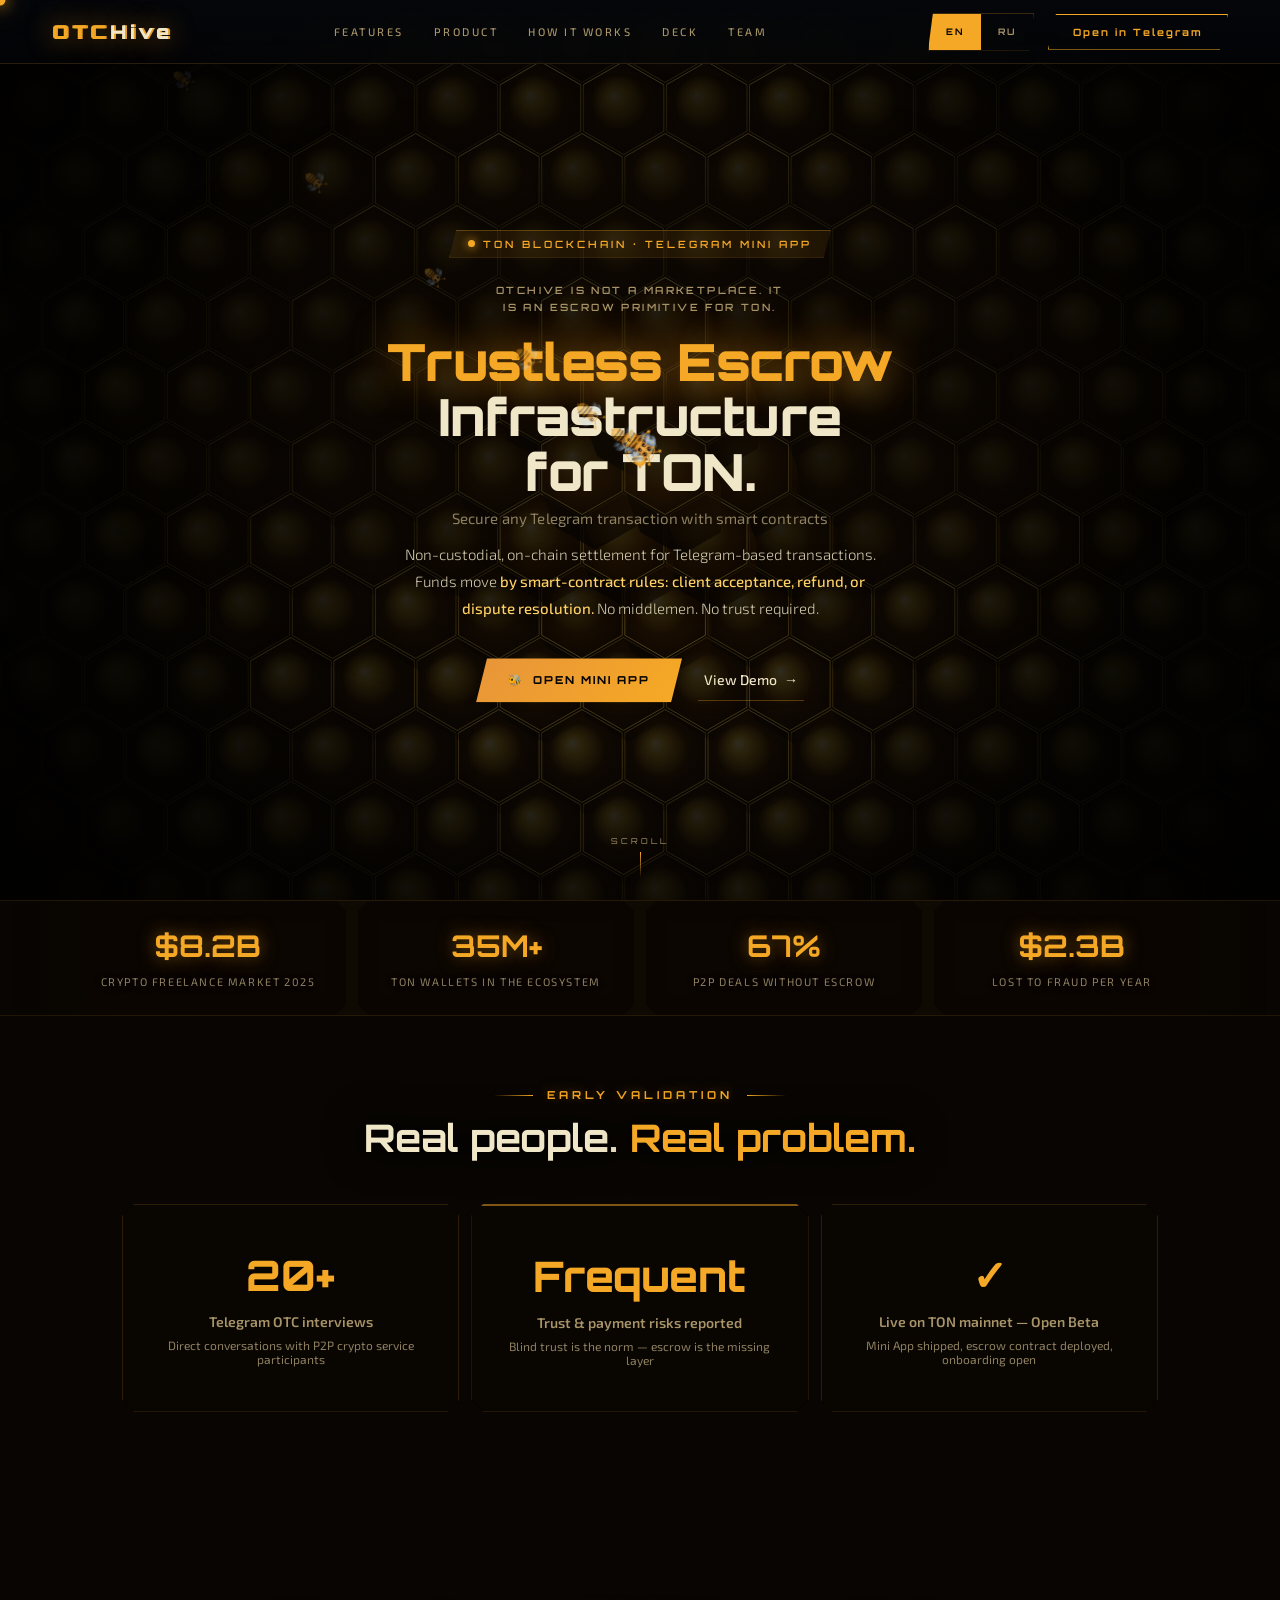
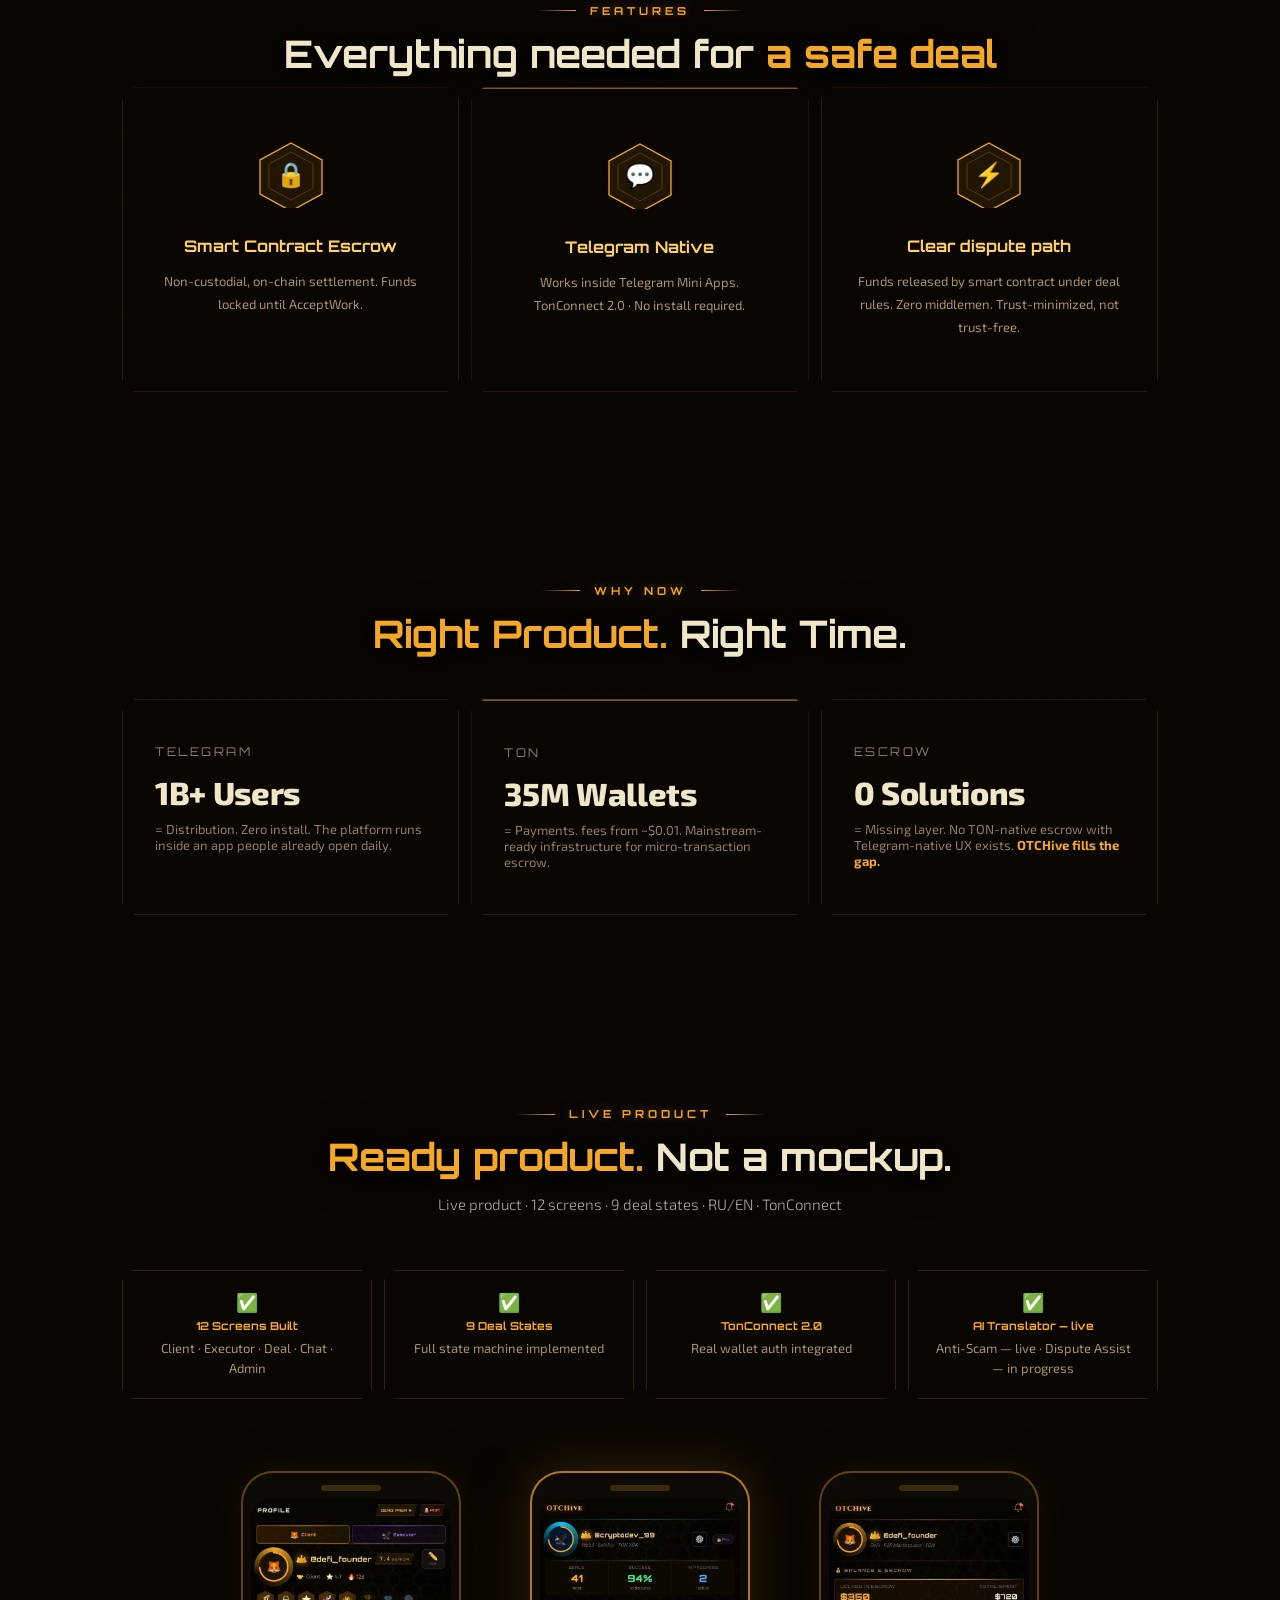
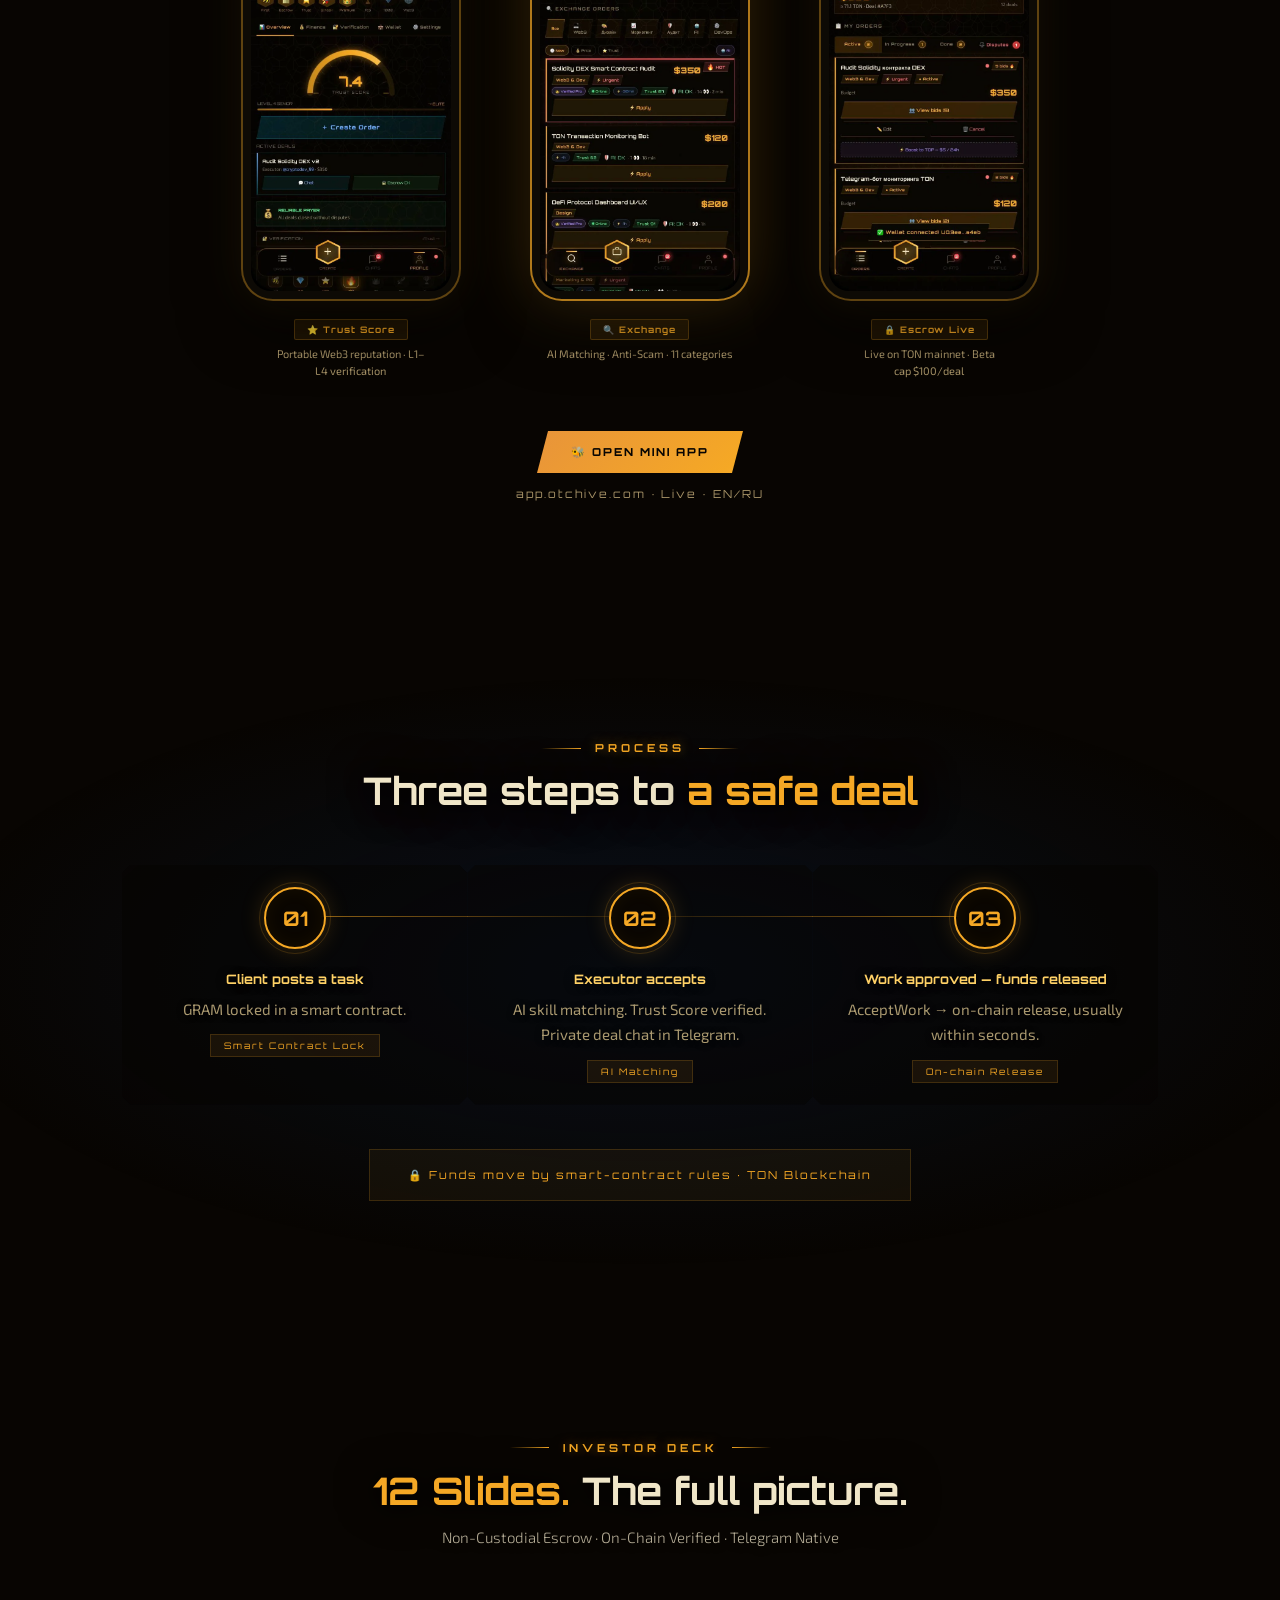
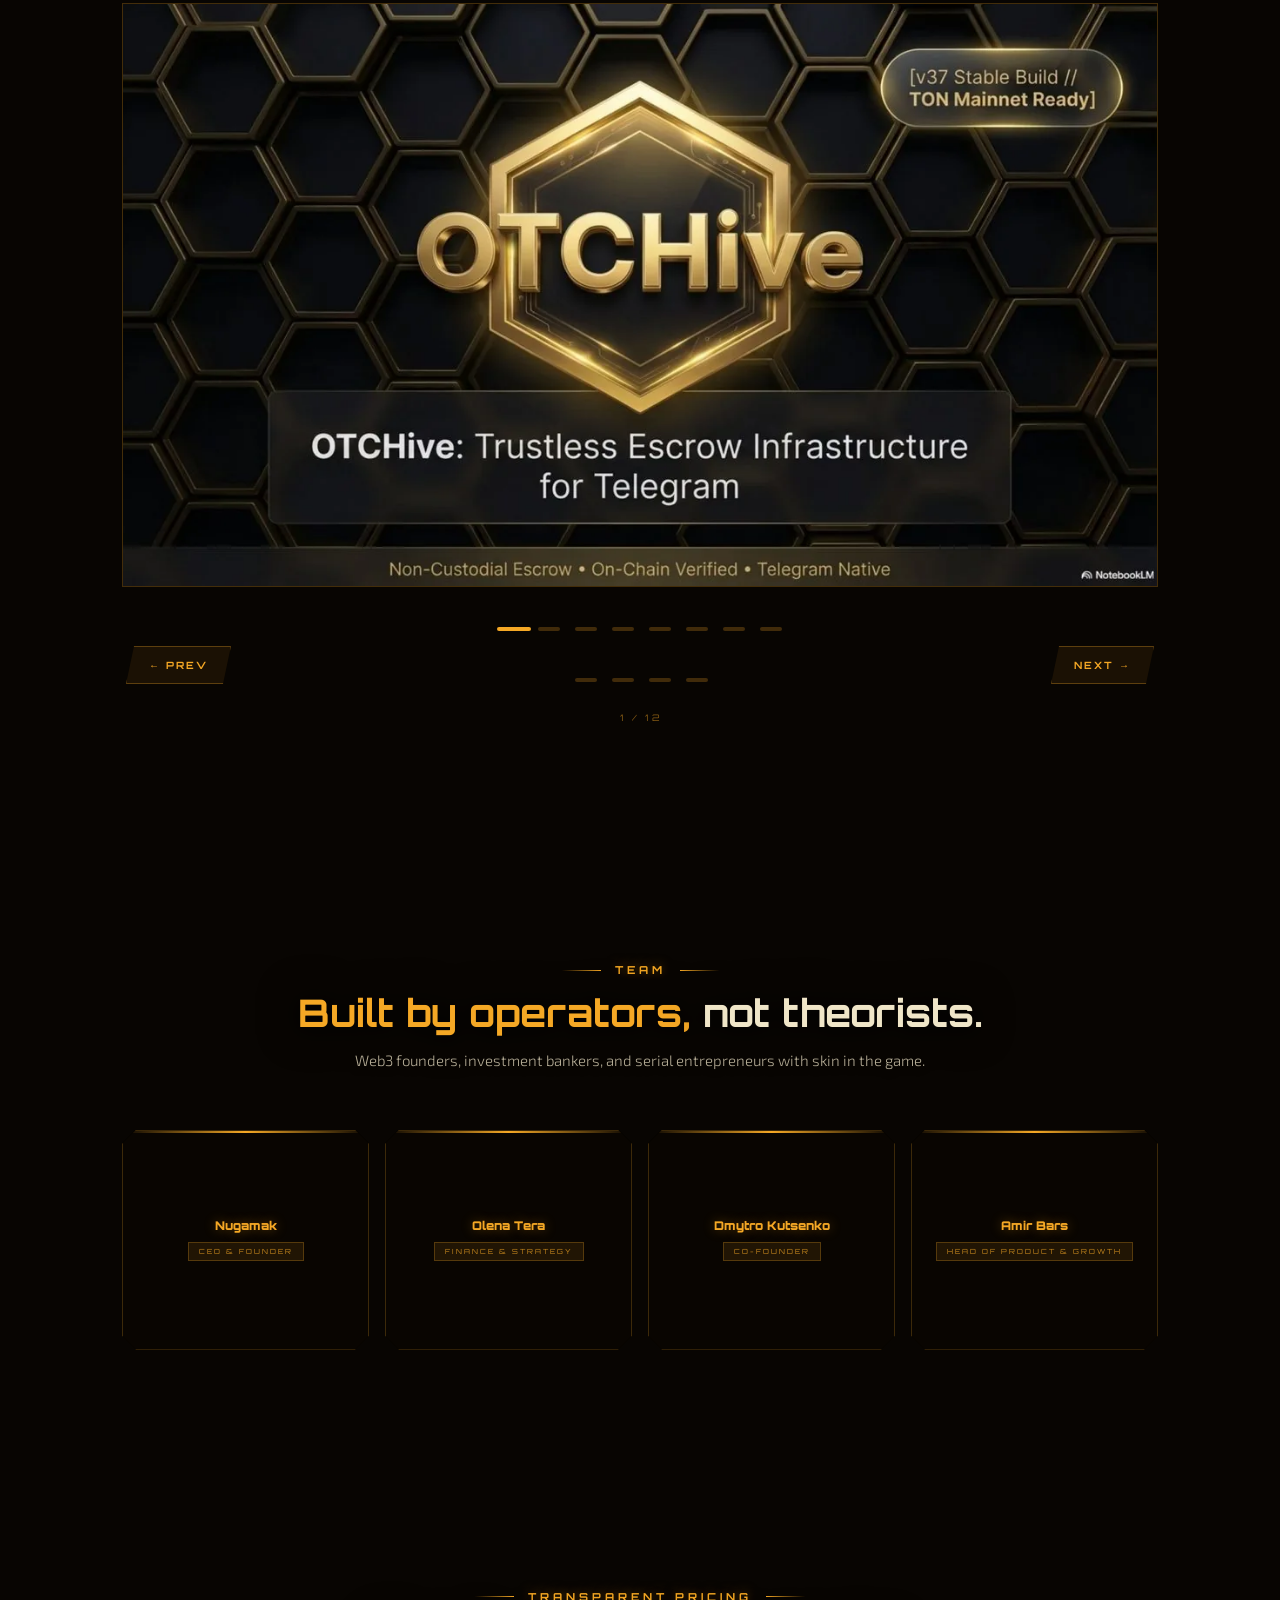
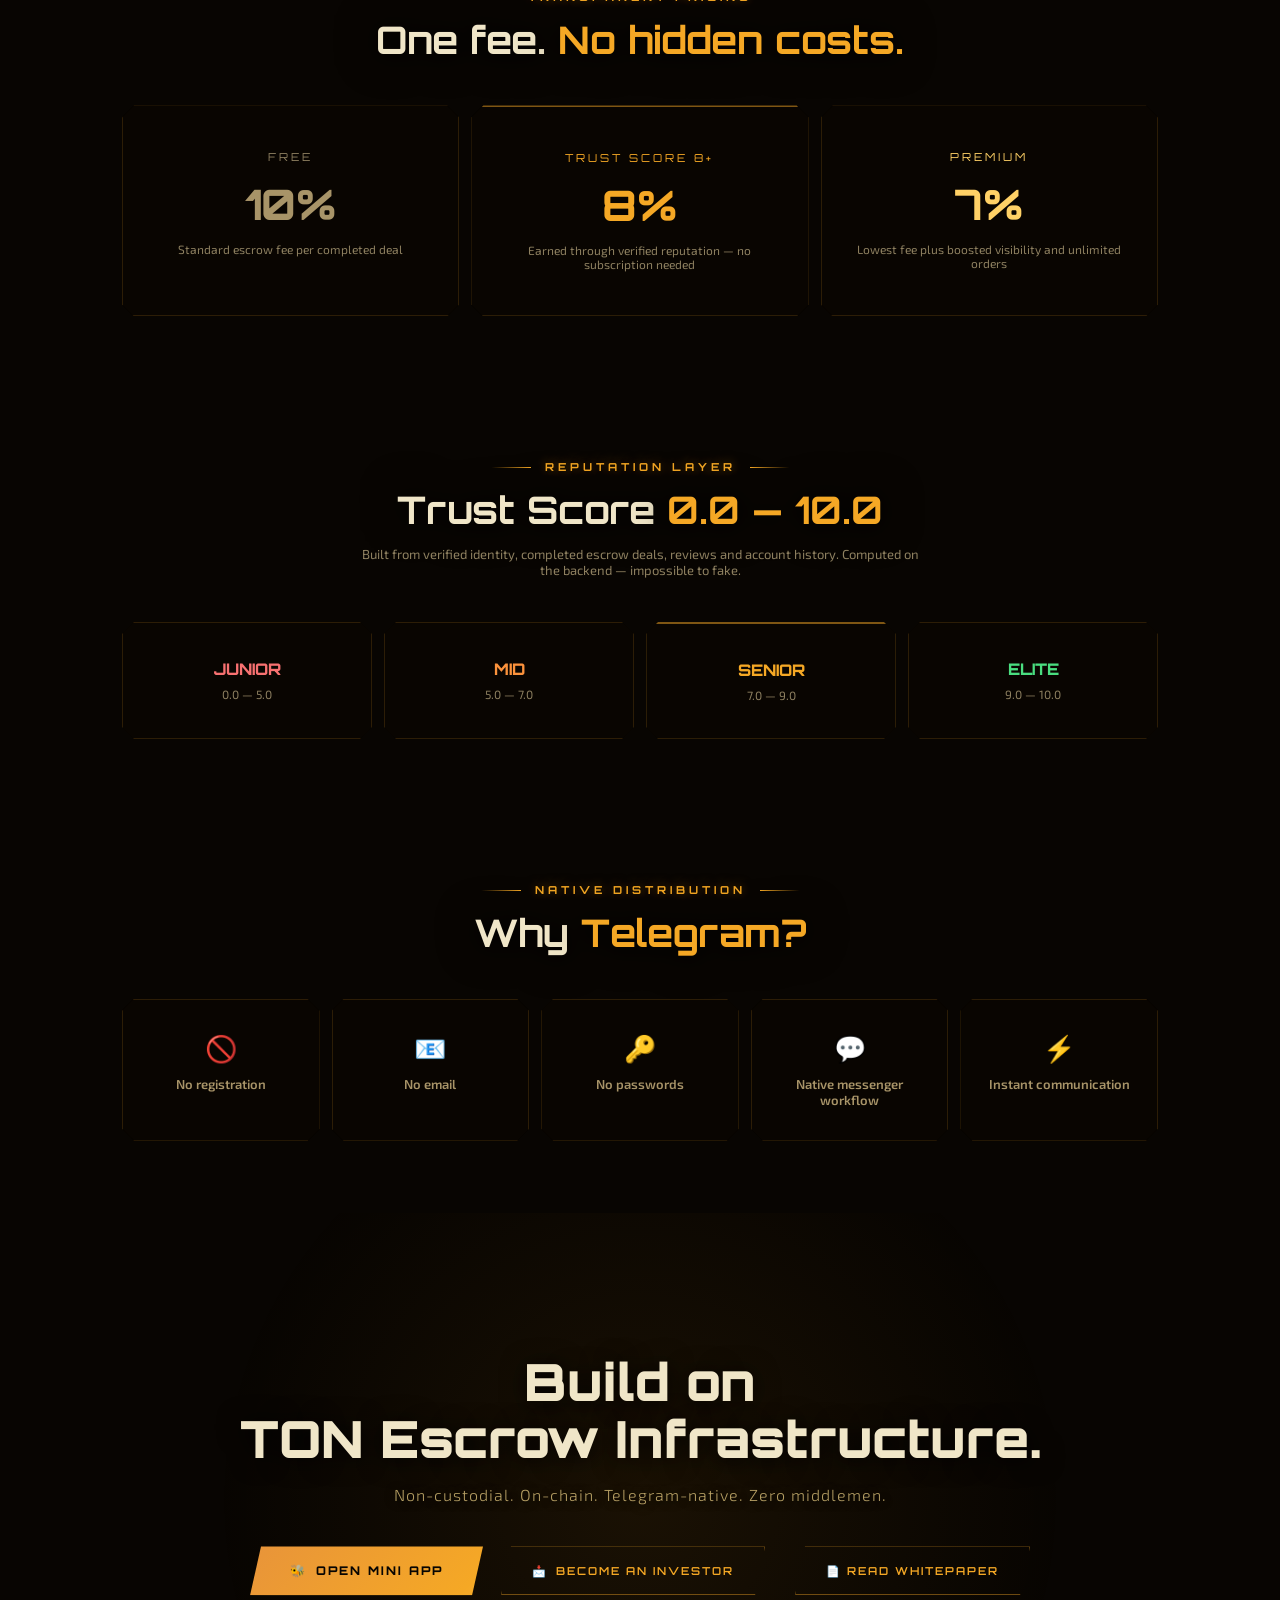
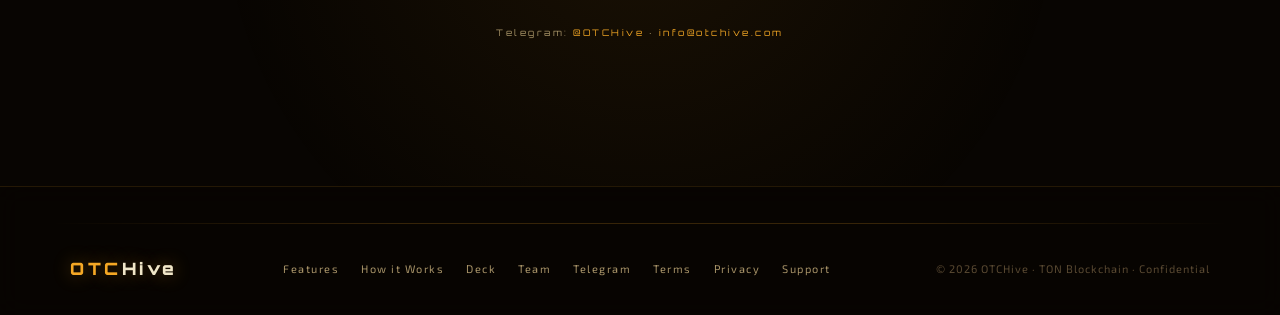
==== commit 94367713: "Design QA pass; remove source material from the repository" ====
--- a/index.html
+++ b/index.html
@@ -347,6 +347,7 @@
   body{cursor:auto!important;}
 }
 </style>
+<link rel="stylesheet" href="polish.css">
 </head>
 <body>
 <canvas id="globalHive"></canvas>
@@ -356,9 +357,9 @@
 <!-- GLOBAL HONEYCOMB BG -->
 
 <!-- INVESTOR MODAL -->
-<div id="iModal" onclick="if(event.target===this)closeModal()" style="display:none;position:fixed;inset:0;z-index:99990;background:rgba(0,0,0,.78);backdrop-filter:blur(10px);-webkit-backdrop-filter:blur(10px);align-items:center;justify-content:center;">
+<div id="iModal" role="dialog" aria-modal="true" aria-labelledby="mTitle" onclick="if(event.target===this)closeModal()" style="display:none;position:fixed;inset:0;z-index:99990;background:rgba(0,0,0,.78);backdrop-filter:blur(10px);-webkit-backdrop-filter:blur(10px);align-items:center;justify-content:center;">
   <div style="background:linear-gradient(145deg,#110D04,#0F0A03);border:1px solid rgba(245,168,37,.38);max-width:500px;width:calc(100% - 32px);padding:44px 40px;position:relative;clip-path:polygon(18px 0%,100% 0%,calc(100% - 18px) 100%,0% 100%);box-shadow:0 0 80px rgba(245,168,37,.12),0 0 160px rgba(245,168,37,.06),inset 0 0 60px rgba(245,168,37,.03);">
-    <button onclick="closeModal()" style="position:absolute;top:14px;right:20px;background:none;border:none;color:rgba(245,168,37,.55);font-size:28px;cursor:pointer;line-height:1;transition:color .2s;" onmouseover="this.style.color='rgba(245,168,37,1)'" onmouseout="this.style.color='rgba(245,168,37,.55)'">&times;</button>
+    <button type="button" onclick="closeModal()" aria-label="Close" style="position:absolute;top:10px;right:14px;min-width:44px;min-height:44px;background:none;border:none;color:rgba(245,168,37,.55);font-size:28px;cursor:pointer;line-height:1;transition:color .2s;" onmouseover="this.style.color='rgba(245,168,37,1)'" onmouseout="this.style.color='rgba(245,168,37,.55)'">&times;</button>
     <div style="display:flex;align-items:center;gap:14px;margin-bottom:30px;">
       <div style="position:relative;flex-shrink:0;">
         <div style="position:absolute;inset:-3px;border-radius:50%;border:2px solid rgba(245,168,37,.65);box-shadow:0 0 18px rgba(245,168,37,.4);pointer-events:none;"></div>
@@ -371,7 +372,7 @@
     </div>
     <h3 id="mTitle" style="font-family:Orbitron,sans-serif;font-size:20px;font-weight:700;color:#FFD166;margin-bottom:8px;text-shadow:0 0 30px rgba(255,209,102,.3);" data-k="mtitle">Become an Investor</h3>
     <p id="mSub" style="font-size:13px;color:#8A7A52;margin-bottom:30px;line-height:1.65;">Fill the form — we will contact you within 24 hours</p>
-    <div id="mSuccess" style="display:none;text-align:center;padding:40px 0;">
+    <div id="mSuccess" role="status" aria-live="polite" style="display:none;text-align:center;padding:40px 0;">
       <div style="font-size:64px;animation:mFloat 3s ease-in-out infinite;display:block;margin-bottom:20px;">🐝</div>
       <div id="mSucTxt" style="font-family:Orbitron,sans-serif;font-size:16px;color:#F5A825;letter-spacing:2px;text-shadow:0 0 20px rgba(245,168,37,.5);">Заявка отправлена!</div>
       <div id="mSucSub" style="font-size:12px;color:#8A7A52;margin-top:10px;letter-spacing:1px;">Мы свяжемся с вами в ближайшее время</div>
@@ -380,11 +381,11 @@
     <form id="mForm" onsubmit="submitInvestor(event)" style="display:flex;flex-direction:column;gap:18px;">
       <div>
         <label id="lName" style="display:block;font-family:Orbitron,sans-serif;font-size:9px;letter-spacing:3px;color:rgba(245,168,37,.65);margin-bottom:8px;">NAME *</label>
-        <input id="fName" type="text" required placeholder="Your name" style="width:100%;background:rgba(245,168,37,.05);border:1px solid rgba(245,168,37,.2);color:#F0E6C8;font-family:'Exo 2',sans-serif;font-size:14px;padding:13px 16px;outline:none;transition:border-color .25s,box-shadow .25s;box-sizing:border-box;" onfocus="this.style.borderColor='rgba(245,168,37,.65)';this.style.boxShadow='0 0 16px rgba(245,168,37,.12)'" onblur="this.style.borderColor='rgba(245,168,37,.2)';this.style.boxShadow='none'">
+        <input id="fName" type="text" name="name" autocomplete="name" required placeholder="Ada Lovelace" style="width:100%;background:rgba(245,168,37,.05);border:1px solid rgba(245,168,37,.2);color:#F0E6C8;font-family:'Exo 2',sans-serif;font-size:14px;padding:13px 16px;outline:none;transition:border-color .25s,box-shadow .25s;box-sizing:border-box;" onfocus="this.style.borderColor='rgba(245,168,37,.65)';this.style.boxShadow='0 0 16px rgba(245,168,37,.12)'" onblur="this.style.borderColor='rgba(245,168,37,.2)';this.style.boxShadow='none'">
       </div>
       <div>
         <label id="lEmail" style="display:block;font-family:Orbitron,sans-serif;font-size:9px;letter-spacing:3px;color:rgba(245,168,37,.65);margin-bottom:8px;">EMAIL *</label>
-        <input id="fEmail" type="email" required placeholder="your@email.com" style="width:100%;background:rgba(245,168,37,.05);border:1px solid rgba(245,168,37,.2);color:#F0E6C8;font-family:'Exo 2',sans-serif;font-size:14px;padding:13px 16px;outline:none;transition:border-color .25s,box-shadow .25s;box-sizing:border-box;" onfocus="this.style.borderColor='rgba(245,168,37,.65)';this.style.boxShadow='0 0 16px rgba(245,168,37,.12)'" onblur="this.style.borderColor='rgba(245,168,37,.2)';this.style.boxShadow='none'">
+        <input id="fEmail" type="email" name="email" autocomplete="email" inputmode="email" spellcheck="false" required placeholder="you@example.com" style="width:100%;background:rgba(245,168,37,.05);border:1px solid rgba(245,168,37,.2);color:#F0E6C8;font-family:'Exo 2',sans-serif;font-size:14px;padding:13px 16px;outline:none;transition:border-color .25s,box-shadow .25s;box-sizing:border-box;" onfocus="this.style.borderColor='rgba(245,168,37,.65)';this.style.boxShadow='0 0 16px rgba(245,168,37,.12)'" onblur="this.style.borderColor='rgba(245,168,37,.2)';this.style.boxShadow='none'">
       </div>
       <div>
         <label id="lAmount" style="display:block;font-family:Orbitron,sans-serif;font-size:9px;letter-spacing:3px;color:rgba(245,168,37,.65);margin-bottom:8px;">INVESTMENT AMOUNT</label>
@@ -399,9 +400,9 @@
       </div>
       <div>
         <label id="lMsg" style="display:block;font-family:Orbitron,sans-serif;font-size:9px;letter-spacing:3px;color:rgba(245,168,37,.65);margin-bottom:8px;">MESSAGE</label>
-        <textarea id="fMsg" rows="3" placeholder="Tell us about yourself or ask a question..." style="width:100%;background:rgba(245,168,37,.05);border:1px solid rgba(245,168,37,.2);color:#F0E6C8;font-family:'Exo 2',sans-serif;font-size:14px;padding:13px 16px;outline:none;resize:vertical;transition:border-color .25s,box-shadow .25s;box-sizing:border-box;" onfocus="this.style.borderColor='rgba(245,168,37,.65)';this.style.boxShadow='0 0 16px rgba(245,168,37,.12)'" onblur="this.style.borderColor='rgba(245,168,37,.2)';this.style.boxShadow='none'"></textarea>
+        <textarea id="fMsg" rows="3" placeholder="Tell us about yourself, or ask a question…" style="width:100%;background:rgba(245,168,37,.05);border:1px solid rgba(245,168,37,.2);color:#F0E6C8;font-family:'Exo 2',sans-serif;font-size:14px;padding:13px 16px;outline:none;resize:vertical;transition:border-color .25s,box-shadow .25s;box-sizing:border-box;" onfocus="this.style.borderColor='rgba(245,168,37,.65)';this.style.boxShadow='0 0 16px rgba(245,168,37,.12)'" onblur="this.style.borderColor='rgba(245,168,37,.2)';this.style.boxShadow='none'"></textarea>
       </div>
-      <div id="mError" style="display:none;background:rgba(220,50,50,.1);border:1px solid rgba(220,80,80,.35);color:#f87171;font-size:12px;padding:11px 15px;line-height:1.5;border-radius:3px;"></div>
+      <div id="mError" role="alert" aria-live="assertive" style="display:none;background:rgba(220,50,50,.1);border:1px solid rgba(220,80,80,.35);color:#f87171;font-size:12px;padding:11px 15px;line-height:1.5;border-radius:3px;"></div>
       <button id="mBtn" type="submit" style="background:linear-gradient(135deg,#E8943A 0%,#F5A825 50%,#FFD166 100%);background-size:200%;animation:gshift 3s ease infinite;color:#080502;font-family:Orbitron,sans-serif;font-size:11px;font-weight:800;letter-spacing:2.5px;padding:16px 32px;border:none;cursor:pointer;clip-path:polygon(12px 0%,100% 0%,calc(100% - 12px) 100%,0% 100%);transition:box-shadow .3s,opacity .2s;text-transform:uppercase;margin-top:4px;position:relative;overflow:hidden;" onmouseover="this.style.boxShadow='0 0 48px rgba(245,168,37,.8)'" onmouseout="this.style.boxShadow='0 0 26px rgba(245,168,37,.48)'">
         <span style="position:absolute;inset:0;background:rgba(255,255,255,.18);transform:translateX(-110%);transition:transform .4s;pointer-events:none;" id="mShine"></span>
         🐝 <span id="mBtnTxt">Submit Request</span>
@@ -411,7 +412,8 @@
   </div>
 </div>
 
-<nav>
+<a class="skip-link" href="#main">Skip to content</a>
+<nav aria-label="Primary">
   <a href="#hero" class="nlogo">
     <div class="nlogo-t">OTC<span>Hive</span></div>
   </a>
@@ -423,14 +425,33 @@
     <li><a href="#team" data-k="nt">Team</a></li>
   </ul>
   <div class="nav-r">
+    <button type="button" id="navToggle" class="nav-toggle" aria-expanded="false"
+          aria-controls="navPanel" aria-label="Menu">
+    <span></span><span></span>
+  </button>
+  <div class="lsw">
+      <button type="button" class="lb on" onclick="sL('en')" lang="en" aria-pressed="true">EN</button>
+      <button type="button" class="lb" onclick="sL('ru')" lang="ru" aria-pressed="false">RU</button>
+    </div>
+    <a href="https://t.me/OTCHiveBot" target="_blank" class="ncta" data-k="ntg">Open in Telegram</a>
+  </div>
+</nav>
+<div id="navPanel" class="nav-panel" hidden>
+  <a href="#features" data-k="nf">Features</a>
+  <a href="#screens" data-k="np">Product</a>
+  <a href="#how" data-k="nh">How it Works</a>
+  <a href="#deck" data-k="nd">Deck</a>
+  <a href="#team" data-k="nt">Team</a>
+  <div class="nav-panel-foot">
     <div class="lsw">
-      <button class="lb on" onclick="sL('en')">EN</button>
-      <button class="lb" onclick="sL('ru')">RU</button>
-    </div>
-    <a href="https://t.me/OTCHiveBot" target="_blank" class="ncta" data-k="ntg">Open in Telegram</a>
-  </div>
-</nav>
-
+      <button type="button" class="lb on" onclick="sL('en')" lang="en" aria-pressed="true">EN</button>
+      <button type="button" class="lb" onclick="sL('ru')" lang="ru" aria-pressed="false">RU</button>
+    </div>
+    <a class="ncta" href="https://t.me/OTCHiveBot" target="_blank" rel="noopener" data-k="ntg">Open in Telegram</a>
+  </div>
+</div>
+
+<main id="main">
 <section id="hero">
   <div class="hero-ui">
     <div class="hero-left">
@@ -518,18 +539,18 @@
     </div>
     <div class="fgrid rv" style="grid-template-columns:repeat(3,1fr);">
       <div class="card-glow-wrap"><div class="fcard" style="padding:44px 32px;">
-        <div style="font-family:'Orbitron',sans-serif;font-size:13px;color:var(--g1);letter-spacing:2px;margin-bottom:16px;">TELEGRAM</div>
-        <div style="font-size:28px;font-weight:800;color:var(--mt);margin-bottom:8px;">1B+ Users</div>
+        <div style="font-family:'Orbitron',sans-serif;font-size:12px;color:var(--ml);letter-spacing:2.5px;margin-bottom:14px;">TELEGRAM</div>
+        <div style="font-size:32px;font-weight:800;color:var(--txt);margin-bottom:10px;letter-spacing:-.01em;">1B+ Users</div>
         <div style="font-size:13px;color:var(--ml);" data-k="wn1d">= Distribution. Zero install. The platform runs inside an app people already open daily.</div>
       </div></div>
       <div class="card-glow-wrap"><div class="fcard" style="padding:44px 32px;border-top:2px solid rgba(245,168,37,.5);">
-        <div style="font-family:'Orbitron',sans-serif;font-size:13px;color:var(--g1);letter-spacing:2px;margin-bottom:16px;">TON</div>
-        <div style="font-size:28px;font-weight:800;color:var(--mt);margin-bottom:8px;">35M Wallets</div>
+        <div style="font-family:'Orbitron',sans-serif;font-size:12px;color:var(--ml);letter-spacing:2.5px;margin-bottom:14px;">TON</div>
+        <div style="font-size:32px;font-weight:800;color:var(--txt);margin-bottom:10px;letter-spacing:-.01em;">35M Wallets</div>
         <div style="font-size:13px;color:var(--ml);" data-k="wn2d">= Payments. fees from ~$0.01. Mainstream-ready infrastructure for micro-transaction escrow.</div>
       </div></div>
       <div class="card-glow-wrap"><div class="fcard" style="padding:44px 32px;">
-        <div style="font-family:'Orbitron',sans-serif;font-size:13px;color:var(--g1);letter-spacing:2px;margin-bottom:16px;">ESCROW</div>
-        <div style="font-size:28px;font-weight:800;color:var(--mt);margin-bottom:8px;">0 Solutions</div>
+        <div style="font-family:'Orbitron',sans-serif;font-size:12px;color:var(--ml);letter-spacing:2.5px;margin-bottom:14px;">ESCROW</div>
+        <div style="font-size:32px;font-weight:800;color:var(--txt);margin-bottom:10px;letter-spacing:-.01em;">0 Solutions</div>
         <div style="font-size:13px;color:var(--ml);" data-k="wn3d">= Missing layer. No TON-native escrow with Telegram-native UX exists. <strong style="color:var(--g1);">OTCHive fills the gap.</strong></div>
       </div></div>
     </div>
@@ -557,7 +578,7 @@
       <div class="phone-wrap">
         <div class="phone-frame">
           <div class="phone-notch"></div>
-          <img src="assets/phone-1.webp" decoding="async" alt="Trust Score 7.4" class="phone-screen">
+          <img src="assets/phone-1.webp" width="653" height="1280" loading="lazy" decoding="async" alt="Trust Score 7.4" class="phone-screen">
           </div>
         <div class="phone-cap">
           <span class="phone-tag" data-k="ph1tag">⭐ Trust Score</span>
@@ -567,7 +588,7 @@
       <div class="phone-wrap">
         <div class="phone-frame phone-featured">
           <div class="phone-notch"></div>
-          <img src="assets/phone-2.webp" decoding="async" alt="Exchange Orders" class="phone-screen">
+          <img src="assets/phone-2.webp" width="653" height="1280" loading="lazy" decoding="async" alt="Exchange Orders" class="phone-screen">
           </div>
         <div class="phone-cap">
           <span class="phone-tag" data-k="ph2tag">🔍 Exchange</span>
@@ -577,7 +598,7 @@
       <div class="phone-wrap">
         <div class="phone-frame">
           <div class="phone-notch"></div>
-          <img src="assets/phone-3.webp" decoding="async" alt="Client Orders Escrow" class="phone-screen">
+          <img src="assets/phone-3.webp" width="653" height="1280" loading="lazy" decoding="async" alt="Client Orders Escrow" class="phone-screen">
           </div>
         <div class="phone-cap">
           <span class="phone-tag" data-k="ph3tag">🔒 Escrow Live</span>
@@ -629,56 +650,44 @@
       <div id="deckTrack" style="overflow:hidden;position:relative;border:1px solid rgba(245,168,37,.25);backdrop-filter:blur(14px);-webkit-backdrop-filter:blur(14px);">
 
         <!-- ── SLIDE 1 ── Cover -->
-        <div class="dslide" style="display:block;"><img src="assets/slide-0.webp" loading="lazy" decoding="async" style="width:100%;height:auto;display:block;aspect-ratio:16/9;object-fit:cover;" alt="Slide 1"></div>
+        <div class="dslide" style="display:block;"><img src="assets/slide-0.webp" width="1200" height="669" loading="lazy" decoding="async" style="width:100%;height:auto;display:block;aspect-ratio:16/9;object-fit:cover;" alt="Slide 1"></div>
 
         <!-- ── SLIDE 2 ── Problem -->
-        <div class="dslide" style="display:none;"><img src="assets/slide-1.webp" loading="lazy" decoding="async" style="width:100%;height:auto;display:block;aspect-ratio:16/9;object-fit:cover;" alt="Slide 2"></div>
+        <div class="dslide" style="display:none;"><img src="assets/slide-1.webp" width="1200" height="669" loading="lazy" decoding="async" style="width:100%;height:auto;display:block;aspect-ratio:16/9;object-fit:cover;" alt="Slide 2"></div>
 
         <!-- ── SLIDE 3 ── Market -->
-        <div class="dslide" style="display:none;"><img src="assets/slide-2.webp" loading="lazy" decoding="async" style="width:100%;height:auto;display:block;aspect-ratio:16/9;object-fit:cover;" alt="Slide 3"></div>
+        <div class="dslide" style="display:none;"><img src="assets/slide-2.webp" width="1200" height="669" loading="lazy" decoding="async" style="width:100%;height:auto;display:block;aspect-ratio:16/9;object-fit:cover;" alt="Slide 3"></div>
 
         <!-- ── SLIDE 4 ── Contract Architecture -->
-        <div class="dslide" style="display:none;"><img src="assets/slide-3.webp" loading="lazy" decoding="async" style="width:100%;height:auto;display:block;aspect-ratio:16/9;object-fit:cover;" alt="Slide 4"></div>
+        <div class="dslide" style="display:none;"><img src="assets/slide-3.webp" width="1200" height="669" loading="lazy" decoding="async" style="width:100%;height:auto;display:block;aspect-ratio:16/9;object-fit:cover;" alt="Slide 4"></div>
 
         <!-- ── SLIDE 5 ── Trust Score -->
-        <div class="dslide" style="display:none;"><img src="assets/slide-4.webp" loading="lazy" decoding="async" style="width:100%;height:auto;display:block;aspect-ratio:16/9;object-fit:cover;" alt="Slide 5"></div>
+        <div class="dslide" style="display:none;"><img src="assets/slide-4.webp" width="1200" height="669" loading="lazy" decoding="async" style="width:100%;height:auto;display:block;aspect-ratio:16/9;object-fit:cover;" alt="Slide 5"></div>
 
         <!-- ── SLIDE 6 ── Product UI -->
-        <div class="dslide" style="display:none;"><img src="assets/slide-5.webp" loading="lazy" decoding="async" style="width:100%;height:auto;display:block;aspect-ratio:16/9;object-fit:cover;" alt="Slide 6"></div>
+        <div class="dslide" style="display:none;"><img src="assets/slide-5.webp" width="1200" height="669" loading="lazy" decoding="async" style="width:100%;height:auto;display:block;aspect-ratio:16/9;object-fit:cover;" alt="Slide 6"></div>
 
         <!-- ── SLIDE 7 ── Factory+Deal Architecture -->
-        <div class="dslide" style="display:none;"><img src="assets/slide-6.webp" loading="lazy" decoding="async" style="width:100%;height:auto;display:block;aspect-ratio:16/9;object-fit:cover;" alt="Slide 7"></div>
+        <div class="dslide" style="display:none;"><img src="assets/slide-6.webp" width="1200" height="669" loading="lazy" decoding="async" style="width:100%;height:auto;display:block;aspect-ratio:16/9;object-fit:cover;" alt="Slide 7"></div>
 
         <!-- ── SLIDE 8 ── Traction -->
-        <div class="dslide" style="display:none;"><img src="assets/slide-7.webp" loading="lazy" decoding="async" style="width:100%;height:auto;display:block;aspect-ratio:16/9;object-fit:cover;" alt="Slide 8"></div>
+        <div class="dslide" style="display:none;"><img src="assets/slide-7.webp" width="1200" height="669" loading="lazy" decoding="async" style="width:100%;height:auto;display:block;aspect-ratio:16/9;object-fit:cover;" alt="Slide 8"></div>
 
         <!-- ── SLIDE 9 ── Impact / TON Ecosystem Value -->
-        <div class="dslide" style="display:none;"><img src="assets/slide-8.webp" loading="lazy" decoding="async" style="width:100%;height:auto;display:block;aspect-ratio:16/9;object-fit:cover;" alt="Slide 9"></div>
+        <div class="dslide" style="display:none;"><img src="assets/slide-8.webp" width="1200" height="669" loading="lazy" decoding="async" style="width:100%;height:auto;display:block;aspect-ratio:16/9;object-fit:cover;" alt="Slide 9"></div>
 
         <!-- ── SLIDE 10 ── Roadmap / Sprint -->
-        <div class="dslide" style="display:none;"><img src="assets/slide-9.webp" loading="lazy" decoding="async" style="width:100%;height:auto;display:block;aspect-ratio:16/9;object-fit:cover;" alt="Slide 10"></div>
+        <div class="dslide" style="display:none;"><img src="assets/slide-9.webp" width="1200" height="669" loading="lazy" decoding="async" style="width:100%;height:auto;display:block;aspect-ratio:16/9;object-fit:cover;" alt="Slide 10"></div>
 
         <!-- ── SLIDE 11 ── Grant Request -->
-        <div class="dslide" style="display:none;"><img src="assets/slide-10.webp" loading="lazy" decoding="async" style="width:100%;height:auto;display:block;aspect-ratio:16/9;object-fit:cover;" alt="Slide 11"></div>
+        <div class="dslide" style="display:none;"><img src="assets/slide-10.webp" width="1200" height="669" loading="lazy" decoding="async" style="width:100%;height:auto;display:block;aspect-ratio:16/9;object-fit:cover;" alt="Slide 11"></div>
 
         <!-- ── SLIDE 12 ── Closing -->
-        <div class="dslide" style="display:none;"><img src="assets/slide-11.webp" loading="lazy" decoding="async" style="width:100%;height:auto;display:block;aspect-ratio:16/9;object-fit:cover;" alt="Slide 12"></div>
+        <div class="dslide" style="display:none;"><img src="assets/slide-11.webp" width="1200" height="669" loading="lazy" decoding="async" style="width:100%;height:auto;display:block;aspect-ratio:16/9;object-fit:cover;" alt="Slide 12"></div>
 
       </div><!-- /deckTrack -->
 
-      <!-- Controls -->
-      <div style="display:flex;align-items:center;justify-content:space-between;margin-top:20px;padding:0 4px;">
-
-        <!-- Prev -->
-        <button id="deckPrev" onclick="deckNav(-1)" style="display:flex;align-items:center;gap:8px;background:rgba(245,168,37,.08);border:1px solid rgba(245,168,37,.3);color:#F5A825;font-family:Orbitron,sans-serif;font-size:10px;font-weight:700;letter-spacing:2px;padding:12px 22px;cursor:pointer;clip-path:polygon(8px 0%,100% 0%,calc(100% - 8px) 100%,0% 100%);transition:all .25s;" onmouseover="this.style.background='rgba(245,168,37,.18)'" onmouseout="this.style.background='rgba(245,168,37,.08)'">← PREV</button>
-
-        <!-- Dots + Counter -->
-        <div style="display:flex;flex-direction:column;align-items:center;gap:10px;">
-          <div id="deckDots" style="display:flex;gap:7px;flex-wrap:wrap;justify-content:center;max-width:320px;"></div>
-          <div id="deckCounter" style="font-family:Orbitron,sans-serif;font-size:9px;color:rgba(245,168,37,.55);letter-spacing:3px;">1 / 12</div>
-        </div>
-
-      </div><!-- /deckTrack -->
+
 
       <!-- Controls -->
       <div style="display:flex;align-items:center;justify-content:space-between;margin-top:20px;padding:0 4px;">
@@ -714,20 +723,25 @@
   const dots=[];
   for(let i=0;i<total;i++){
     const d=document.createElement('button');
-    d.style.cssText='width:22px;height:4px;border:none;cursor:pointer;transition:all .3s;border-radius:2px;padding:0;';
-    d.style.background=i===0?'#F5A825':'rgba(245,168,37,.22)';
+    d.type='button'; d.className='deck-dot';
+    d.setAttribute('aria-label','Slide '+(i+1)+' of '+total);
+    d.setAttribute('aria-current',i===0?'true':'false');
+    d.appendChild(document.createElement('span'));
     d.addEventListener('click',()=>goTo(i));
     dotsWrap.appendChild(d);
     dots.push(d);
   }
+  slides.forEach((s,i)=>{
+    s.setAttribute('role','group');
+    s.setAttribute('aria-roledescription','slide');
+    s.setAttribute('aria-label',(i+1)+' of '+total);
+  });
   function goTo(n){
     slides[cur].style.display='none';
-    dots[cur].style.background='rgba(245,168,37,.22)';
-    dots[cur].style.width='22px';
+    dots[cur].setAttribute('aria-current','false');
     cur=(n+total)%total;
     slides[cur].style.display='block';
-    dots[cur].style.background='#F5A825';
-    dots[cur].style.width='34px';
+    dots[cur].setAttribute('aria-current','true');
     counter.textContent=(cur+1)+' / '+total;
   }
   window.deckNav=function(dir){goTo(cur+dir);};
@@ -747,8 +761,6 @@
     track.addEventListener('touchstart',e=>{tx=e.touches[0].clientX;},{passive:true});
     track.addEventListener('touchend',e=>{const d=tx-e.changedTouches[0].clientX;if(Math.abs(d)>40)deckNav(d>0?1:-1);},{passive:true});
   }
-  // init dot width
-  dots[0].style.width='34px';
 })();
 </script>
 
@@ -953,6 +965,7 @@
   </div>
   <p class="ctameta">Telegram: <a href="https://t.me/OTCHive">@OTCHive</a> · <a href="mailto:info@otchive.com">info@otchive.com</a></p>
 </section>
+</main>
 
 <footer>
   <div style="width:100%;height:1px;background:linear-gradient(90deg,transparent,rgba(245,168,37,.2) 30%,rgba(245,168,37,.2) 70%,transparent);margin-bottom:26px;"></div>
@@ -1156,7 +1169,12 @@
 }
 };
 function sL(l){
-  document.querySelectorAll(".lb").forEach(b=>b.classList.toggle("on",b.textContent.toLowerCase()===l));
+  document.querySelectorAll(".lb").forEach(b=>{
+    const on=b.textContent.trim().toLowerCase()===l;
+    b.classList.toggle("on",on);
+    b.setAttribute("aria-pressed",on?"true":"false");
+  });
+  document.documentElement.lang=l;
   document.querySelectorAll("[data-k]").forEach(el=>{const v=TR[l][el.getAttribute("data-k")];if(v!==undefined)el.innerHTML=v;});
   const ru=l==='ru';
   document.getElementById('mTitle').textContent=ru?'Стать инвестором':'Become an Investor';
@@ -1198,10 +1216,58 @@
 const sbEl=document.querySelector(".sbar");if(sbEl)sio.observe(sbEl);
 /* NAV GLITCH */
 const nl=document.querySelector(".nlogo-t");
-if(nl)setInterval(()=>{nl.style.textShadow=`${(Math.random()*4-2).toFixed(1)}px 0 rgba(245,168,37,.9),${(Math.random()*4-2).toFixed(1)}px 0 rgba(232,148,58,.6),0 0 26px rgba(245,168,37,.7)`;setTimeout(()=>{nl.style.textShadow="0 0 22px rgba(245,168,37,.5)";},90);},4200);
+const _rm=window.matchMedia("(prefers-reduced-motion: reduce)");
+if(nl&&!_rm.matches)setInterval(()=>{nl.style.textShadow=`${(Math.random()*4-2).toFixed(1)}px 0 rgba(245,168,37,.9),${(Math.random()*4-2).toFixed(1)}px 0 rgba(232,148,58,.6),0 0 26px rgba(245,168,37,.7)`;setTimeout(()=>{nl.style.textShadow="0 0 22px rgba(245,168,37,.5)";},90);},4200);
 /* MODAL */
-function openModal(){document.getElementById('iModal').style.display='flex';setTimeout(()=>document.getElementById('iModal').classList.add('mOpen'),10);document.body.style.overflow='hidden';}
-function closeModal(){const m=document.getElementById('iModal');m.style.display='none';m.classList.remove('mOpen');document.body.style.overflow='';resetModal();}
+let _modalReturn=null;
+function _focusables(m){return [...m.querySelectorAll('button,input,select,textarea,a[href]')].filter(e=>!e.disabled&&e.offsetParent!==null);}
+function openModal(){
+  const m=document.getElementById('iModal');
+  _modalReturn=document.activeElement;
+  m.style.display='flex';
+  setTimeout(()=>{m.classList.add('mOpen');const f=_focusables(m)[1]||_focusables(m)[0];if(f)f.focus();},10);
+  document.body.style.overflow='hidden';
+}
+function closeModal(){
+  const m=document.getElementById('iModal');
+  if(m.style.display==='none')return;
+  m.style.display='none';m.classList.remove('mOpen');document.body.style.overflow='';
+  resetModal();
+  if(_modalReturn&&_modalReturn.focus)_modalReturn.focus();
+  _modalReturn=null;
+}
+document.addEventListener('keydown',e=>{
+  if(e.key!=='Tab')return;
+  const m=document.getElementById('iModal');
+  if(!m||m.style.display!=='flex')return;
+  const f=_focusables(m); if(!f.length)return;
+  const first=f[0],last=f[f.length-1];
+  if(e.shiftKey&&document.activeElement===first){e.preventDefault();last.focus();}
+  else if(!e.shiftKey&&document.activeElement===last){e.preventDefault();first.focus();}
+});
+
+/* Mobile navigation: the link list is hidden below 900px, so this panel is
+   the only route to the deck, product and team on a phone. */
+(function(){
+  const btn=document.getElementById('navToggle');
+  const panel=document.getElementById('navPanel');
+  if(!btn||!panel)return;
+  const setOpen=o=>{
+    btn.setAttribute('aria-expanded',o?'true':'false');
+    panel.hidden=!o;
+    if(o){const a=panel.querySelector('a');if(a)a.focus();}
+  };
+  btn.addEventListener('click',()=>setOpen(panel.hidden));
+  panel.addEventListener('click',e=>{if(e.target.tagName==='A')setOpen(false);});
+  document.addEventListener('keydown',e=>{
+    if(e.key==='Escape'&&!panel.hidden){setOpen(false);btn.focus();}
+  });
+  document.addEventListener('click',e=>{
+    if(panel.hidden)return;
+    if(!panel.contains(e.target)&&!btn.contains(e.target))setOpen(false);
+  });
+  window.addEventListener('resize',()=>{if(window.innerWidth>900&&!panel.hidden)setOpen(false);});
+})();
 function resetModal(){document.getElementById('mForm').style.display='flex';document.getElementById('mSuccess').style.display='none';document.getElementById('mError').style.display='none';['fName','fEmail','fMsg'].forEach(id=>{document.getElementById(id).value='';});document.getElementById('fAmount').value='';const btn=document.getElementById('mBtn');btn.disabled=false;btn.style.opacity='1';const isRu=document.querySelector('.lb.on')&&document.querySelector('.lb.on').textContent==='RU';document.getElementById('mBtnTxt').textContent=isRu?'Отправить заявку':'Submit Request';}
 document.addEventListener('keydown',e=>{if(e.key==='Escape')closeModal();});
 function submitInvestor(e){
--- a/polish.css
+++ b/polish.css
@@ -0,0 +1,258 @@
+/* ============================================================================
+   OTCHive — design QA pass
+   Loaded after the inline <style> so equal-specificity rules win.
+   The OTCHive identity is unchanged: graphite and gold, Orbitron display,
+   hexagonal geometry. These rules fix defects and hierarchy, not the look.
+   ========================================================================== */
+
+:root{
+  /* --ml was used 15 times and never defined, so every muted caption fell back
+     to inherited body colour. The type hierarchy had collapsed into one flat
+     register of light. Both tones measured against the page ink #080502:
+     --mt 6.9:1, --ml 5.2:1 — past WCAG AA for normal text. */
+  --mt:#A89468;
+  --ml:#8E8060;
+
+  /* Motion: exponential ease-out only, no bounce. */
+  --e-out:cubic-bezier(.22,1,.36,1);
+  --t-fast:140ms;
+  --t-base:220ms;
+}
+
+html{color-scheme:dark;}
+
+/* The fixed 64px navigation was covering every in-page anchor target. */
+:target, section[id]{scroll-margin-top:88px;}
+
+/* ── focus ──────────────────────────────────────────────────────────────
+   outline:none sat on four form controls with no replacement, leaving
+   keyboard users with no visible focus anywhere on the page. */
+:where(a,button,input,select,textarea,[tabindex]):focus-visible{
+  outline:2px solid var(--g3);
+  outline-offset:3px;
+  border-radius:2px;
+}
+#iModal input:focus-visible,#iModal select:focus-visible,#iModal textarea:focus-visible{
+  outline:2px solid var(--g3); outline-offset:2px;
+}
+.skip-link{
+  position:absolute; left:16px; top:-64px; z-index:1000;
+  padding:12px 20px; background:var(--g1); color:#0A0703;
+  font-family:"Orbitron",sans-serif; font-size:12px; font-weight:700;
+  letter-spacing:2px; text-decoration:none;
+  transition:top var(--t-fast) var(--e-out);
+}
+.skip-link:focus{top:12px;}
+
+/* ── hero ───────────────────────────────────────────────────────────────
+   Five typographic registers stacked before the CTA — badge, all-caps
+   kicker, headline, italic all-caps subline, paragraph — each competing at
+   similar weight. The headline should win outright; everything else steps
+   back so the proposition reads in one glance. */
+.hkl{
+  font-size:10px; letter-spacing:2.4px; opacity:.62;
+  color:var(--mt); font-weight:600; max-width:60ch;
+  margin-inline:auto; margin-bottom:18px;
+  text-wrap:balance; line-height:1.7;
+}
+.hsub{
+  font-style:normal; text-transform:none; letter-spacing:.01em;
+  font-size:15px; color:var(--ml); font-weight:400;
+  text-shadow:none; margin-bottom:14px;
+}
+.htitle{font-size:clamp(30px,4.0vw,56px); letter-spacing:-.015em;}
+h1,h2,h3,.htitle,.stit{text-wrap:balance;}
+p,.hdesc,.fds,.sdsc{text-wrap:pretty;}
+.hdesc{max-width:56ch; margin-inline:auto;}
+
+/* The honeycomb canvas runs hot right behind the headline. A soft well of
+   shadow under the text keeps the pattern without letting it compete. */
+#hero::before{
+  content:""; position:absolute; inset:0; z-index:0; pointer-events:none;
+  background:radial-gradient(58% 46% at 50% 44%,
+    rgba(8,5,2,.88) 0%, rgba(8,5,2,.62) 45%, rgba(8,5,2,0) 78%);
+}
+/* .hero-ui is position:absolute; inset:0 and centres the block. Overriding
+   it to relative broke that centring and pushed the badge under the nav, so
+   only the z-index is raised here. */
+.hero-ui{z-index:10;}
+/* Content sits above the scrim without changing how the hero is laid out. */
+#hero > *:not(::before){position:relative;}
+
+/* Secondary CTA read as disabled grey text next to a solid gold button. */
+.btn-ghost{
+  color:var(--txt); font-weight:500; padding:12px 6px;
+  border-bottom:1px solid rgba(245,168,37,.30);
+  transition:color var(--t-base) var(--e-out),
+             border-color var(--t-base) var(--e-out);
+}
+.btn-ghost:hover,.btn-ghost:focus-visible{
+  color:var(--g1); border-bottom-color:var(--g1);
+}
+
+/* ── type scale ─────────────────────────────────────────────────────────
+   Four label sizes sat within 2px of each other (9, 10, 11, 13) and read as
+   one blurred step. Pull them onto distinct rungs and lift the floor. */
+.eyebrow{font-size:11px; letter-spacing:4px;}
+.sbl,.hl{font-size:11px; letter-spacing:1.6px; color:var(--ml);}
+.fds,.stpd,.sdsc{font-size:15px;}
+.lphd{font-size:13px;}
+.sbn,.hn,.stpc{font-variant-numeric:tabular-nums;}
+.fds,.stpd{max-width:46ch; margin-inline:auto;}
+@media(max-width:768px){
+  .fds,.stpd,.lphd,.tfc-back-bio{font-size:14px;}
+  .sbl,.hl,.eyebrow{font-size:11px;}
+}
+
+/* ── touch targets ──────────────────────────────────────────────────────*/
+.lb{min-height:44px; min-width:52px; padding:0 16px;}
+@media(pointer:fine){ .lb{min-height:36px;} }
+.flinks a,.ctameta a{display:inline-block; padding-block:10px;}
+.tfc-link{padding:10px 14px;}
+button,a,input,select,textarea,summary{touch-action:manipulation;}
+html{-webkit-tap-highlight-color:rgba(245,168,37,.18);}
+
+/* ── explicit transitions ───────────────────────────────────────────────
+   transition:all was on eight controls; listing properties keeps the
+   compositor on transform and opacity and stops unrelated values animating. */
+.ncta{transition:background-color var(--t-base) var(--e-out),
+                color var(--t-base) var(--e-out),
+                box-shadow var(--t-base) var(--e-out);}
+.btn-out{transition:background-color var(--t-base) var(--e-out),
+                    border-color var(--t-base) var(--e-out),
+                    color var(--t-base) var(--e-out);}
+.lb,.deck-btn{transition:background-color var(--t-fast) var(--e-out),
+                          color var(--t-fast) var(--e-out),
+                          border-color var(--t-fast) var(--e-out);}
+.phone-frame{transition:transform 320ms var(--e-out), box-shadow 320ms var(--e-out);}
+
+/* ── product screenshots ────────────────────────────────────────────────
+   Frames were styled 9/19 while the screenshots are 653x1280, so object-fit
+   cover had been silently cropping the top and bottom of every screen.
+   height:auto is required or the width/height attributes win over the ratio. */
+.phone-screen{height:auto; aspect-ratio:653 / 1280; object-fit:cover;}
+img[width][height]{max-width:100%;}
+
+/* ── deck dots ──────────────────────────────────────────────────────────*/
+.deck-dot{width:30px; height:44px; padding:0; border:0; background:none;
+          cursor:pointer; display:grid; place-items:center;}
+.deck-dot > span{display:block; width:22px; height:4px; border-radius:2px;
+  background:rgba(245,168,37,.24);
+  transition:background-color var(--t-fast) var(--e-out), width var(--t-base) var(--e-out);}
+.deck-dot[aria-current="true"] > span{width:34px; background:var(--g1);}
+.deck-dot:hover > span{background:rgba(245,168,37,.55);}
+
+/* ── mobile navigation ──────────────────────────────────────────────────
+   Below 900px the link list was display:none with no replacement, so the
+   deck, product and team were unreachable on every phone and tablet. */
+.nav-toggle{display:none; position:relative; width:44px; height:44px;
+  padding:0; border:0; background:none; cursor:pointer; margin-right:4px;}
+.nav-toggle span{position:absolute; left:12px; width:20px; height:1.5px;
+  background:var(--g1);
+  transition:transform var(--t-base) var(--e-out);}
+.nav-toggle span:first-child{top:19px;}
+.nav-toggle span:last-child{top:24px;}
+.nav-toggle[aria-expanded="true"] span:first-child{transform:translateY(2.5px) rotate(45deg);}
+.nav-toggle[aria-expanded="true"] span:last-child{transform:translateY(-2.5px) rotate(-45deg);}
+.nav-panel{
+  position:fixed; top:64px; left:0; right:0; z-index:499;
+  background:rgba(6,4,2,.97);
+  -webkit-backdrop-filter:blur(18px); backdrop-filter:blur(18px);
+  border-bottom:1px solid rgba(245,168,37,.22);
+  padding:8px 18px max(18px, env(safe-area-inset-bottom));
+  display:flex; flex-direction:column;
+}
+.nav-panel[hidden]{display:none;}
+.nav-panel a{
+  font-family:"Orbitron",sans-serif; font-size:13px; font-weight:600;
+  letter-spacing:2.5px; text-transform:uppercase; color:var(--txt);
+  text-decoration:none; padding:16px 4px;
+  border-bottom:1px solid rgba(245,168,37,.10);
+}
+.nav-panel a:last-child{border-bottom:0;}
+.nav-panel a:hover,.nav-panel a:focus-visible{color:var(--g1);}
+@media(max-width:900px){ .nav-toggle{display:grid;} }
+
+/* ── safe areas ─────────────────────────────────────────────────────────*/
+nav{padding-left:max(52px, env(safe-area-inset-left));
+    padding-right:max(52px, env(safe-area-inset-right));}
+@media(max-width:900px){
+  nav{padding-left:max(18px, env(safe-area-inset-left));
+      padding-right:max(18px, env(safe-area-inset-right));}
+}
+footer{padding-bottom:max(28px, env(safe-area-inset-bottom));}
+
+/* ── reduced motion ─────────────────────────────────────────────────────
+   Eight infinite keyframe loops plus a logo glitch timer ran regardless of
+   the preference. */
+@media(prefers-reduced-motion:reduce){
+  *,*::before,*::after{
+    animation-duration:.01ms !important;
+    animation-iteration-count:1 !important;
+    transition-duration:.01ms !important;
+    scroll-behavior:auto !important;
+  }
+  .btn-gold{background-position:0 50% !important;}
+  .scroll-ind,.bdot,.garr{animation:none !important; opacity:.75;}
+}
+
+/* Remaining transition:all declarations, made explicit. */
+.tpl{transition:color var(--t-base) var(--e-out),
+                border-color var(--t-base) var(--e-out),
+                background-color var(--t-base) var(--e-out);}
+.card-glow-wrap,.fcard{transition:border-color var(--t-base) var(--e-out),
+                                   background-color var(--t-base) var(--e-out),
+                                   transform var(--t-base) var(--e-out);}
+
+/* Inline links inside prose were 12px tall targets. Padding lifts the hit
+   area without moving the visual line. */
+.ctameta a,.flinks a,footer a,.hdesc a,.fds a{display:inline-block; padding-block:8px;}
+@media(pointer:coarse){ .ctameta a,.flinks a,footer a{padding-block:12px;} }
+
+/* The primary nav links sit in a bare <ul>, so they never picked up the
+   padding rules above; 12px was the full hit target. */
+.nav-ul a{display:inline-block; padding-block:12px;}
+.nav-ul{align-items:center;}
+.nlogo{display:inline-flex; align-items:center; padding-block:11px;}
+.tfc-link{display:inline-flex; align-items:center; min-height:36px;}
+/* The two remaining transition:all live on the modal's inline-styled buttons. */
+#iModal button{transition:background-color var(--t-base) var(--e-out),
+                          border-color var(--t-base) var(--e-out),
+                          color var(--t-base) var(--e-out),
+                          opacity var(--t-base) var(--e-out) !important;}
+
+/* The hero column is centred in 100vh; with a fixed 64px bar on top the
+   optical centre sits lower than the geometric one. */
+.hero-left{padding-top:64px;}
+@media(max-height:760px){
+  .hero-left{padding-top:48px;}
+  .hdesc{margin-bottom:24px;}
+}
+
+/* ── mobile nav bar ─────────────────────────────────────────────────────
+   At 390px the bar had to hold logo, menu button, language switch and the
+   Telegram CTA; the CTA was pushed off the right edge. Below 900px the bar
+   keeps only the logo and the menu, and everything else moves into the
+   panel where it has room to be a proper target. */
+@media(max-width:900px){
+  nav .lsw,
+  nav .ncta{display:none;}
+  .nav-panel .lsw,
+  .nav-panel .ncta{display:flex;}
+  .nav-toggle{display:grid; margin-left:auto;}
+}
+.nav-panel-foot{
+  display:flex; align-items:center; gap:14px;
+  padding-top:16px; margin-top:6px;
+  border-top:1px solid rgba(245,168,37,.14);
+}
+.nav-panel-foot .ncta{margin-left:auto;}
+.nav-panel .lsw{display:flex;}
+
+/* The plate is busier on a phone relative to the type size. */
+@media(max-width:900px){
+  #hero::before{
+    background:radial-gradient(76% 42% at 50% 46%,
+      rgba(8,5,2,.93) 0%, rgba(8,5,2,.74) 52%, rgba(8,5,2,.15) 86%);
+  }
+}
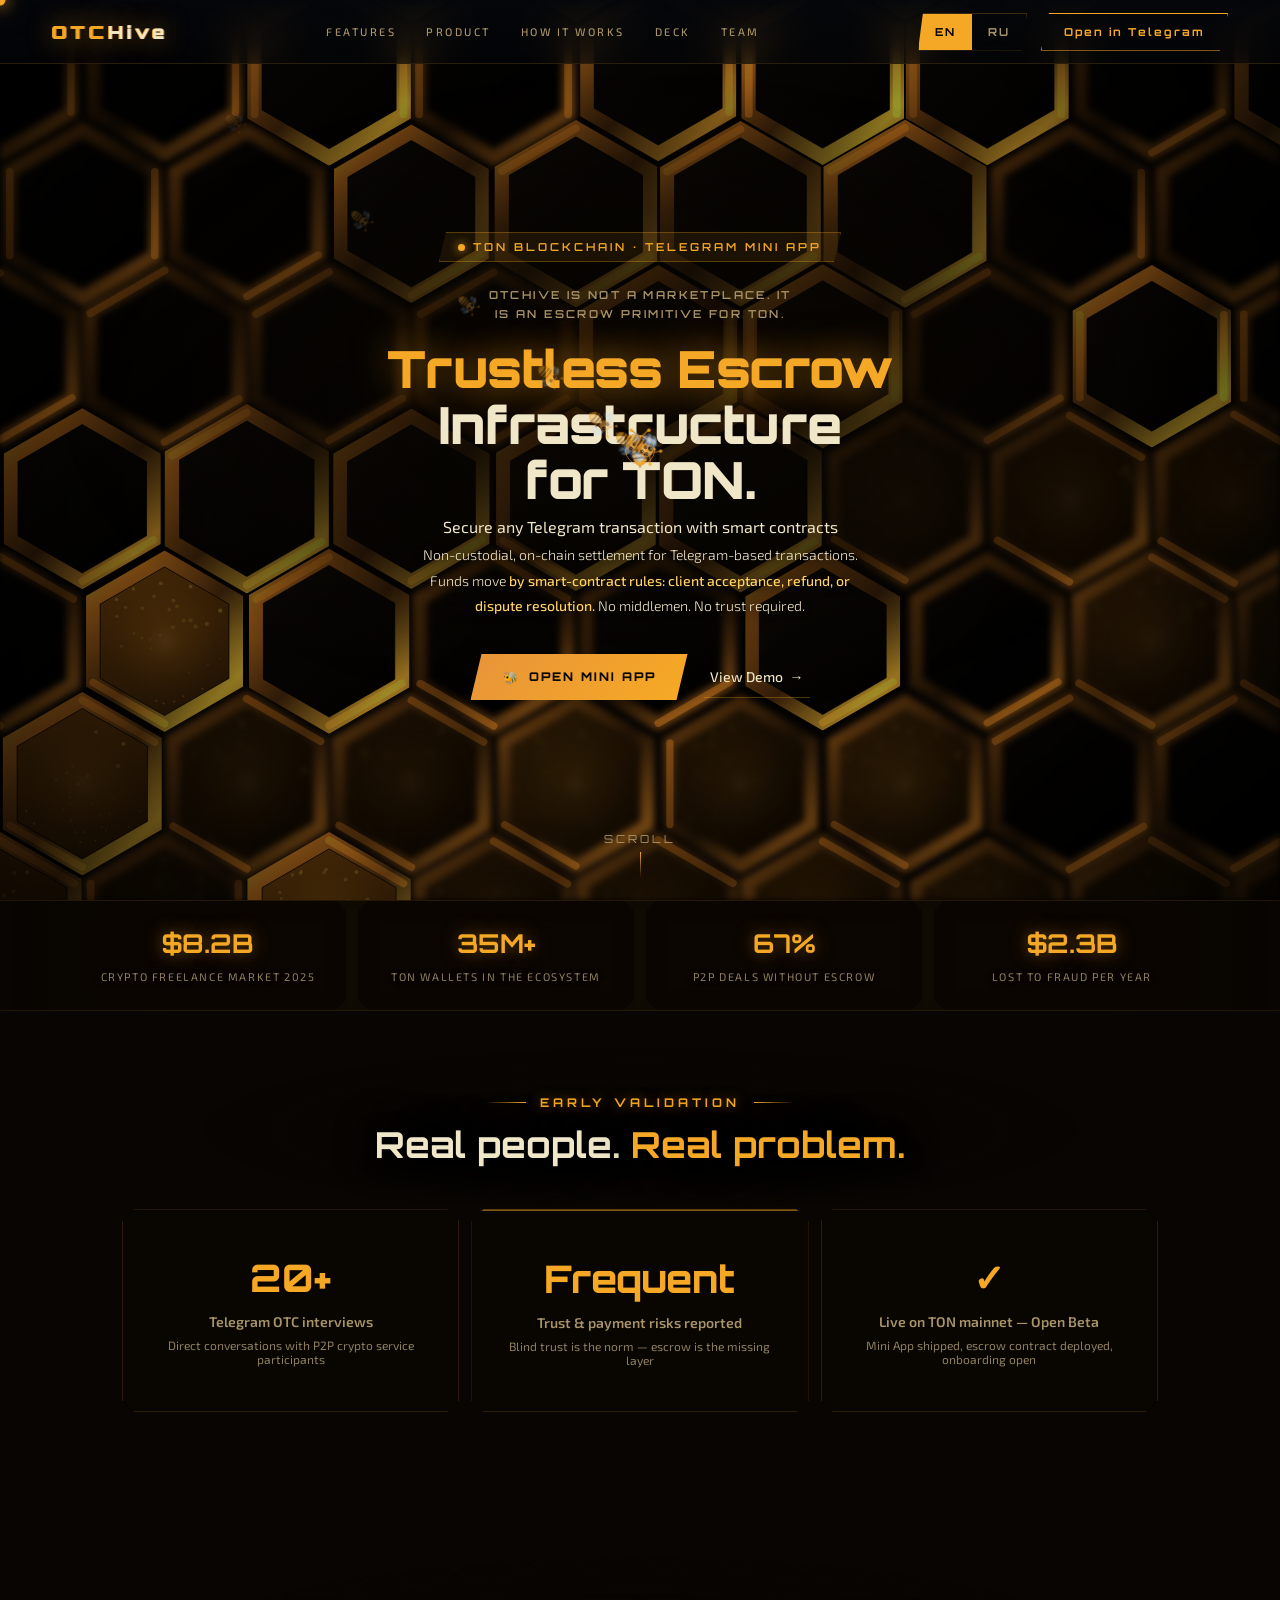
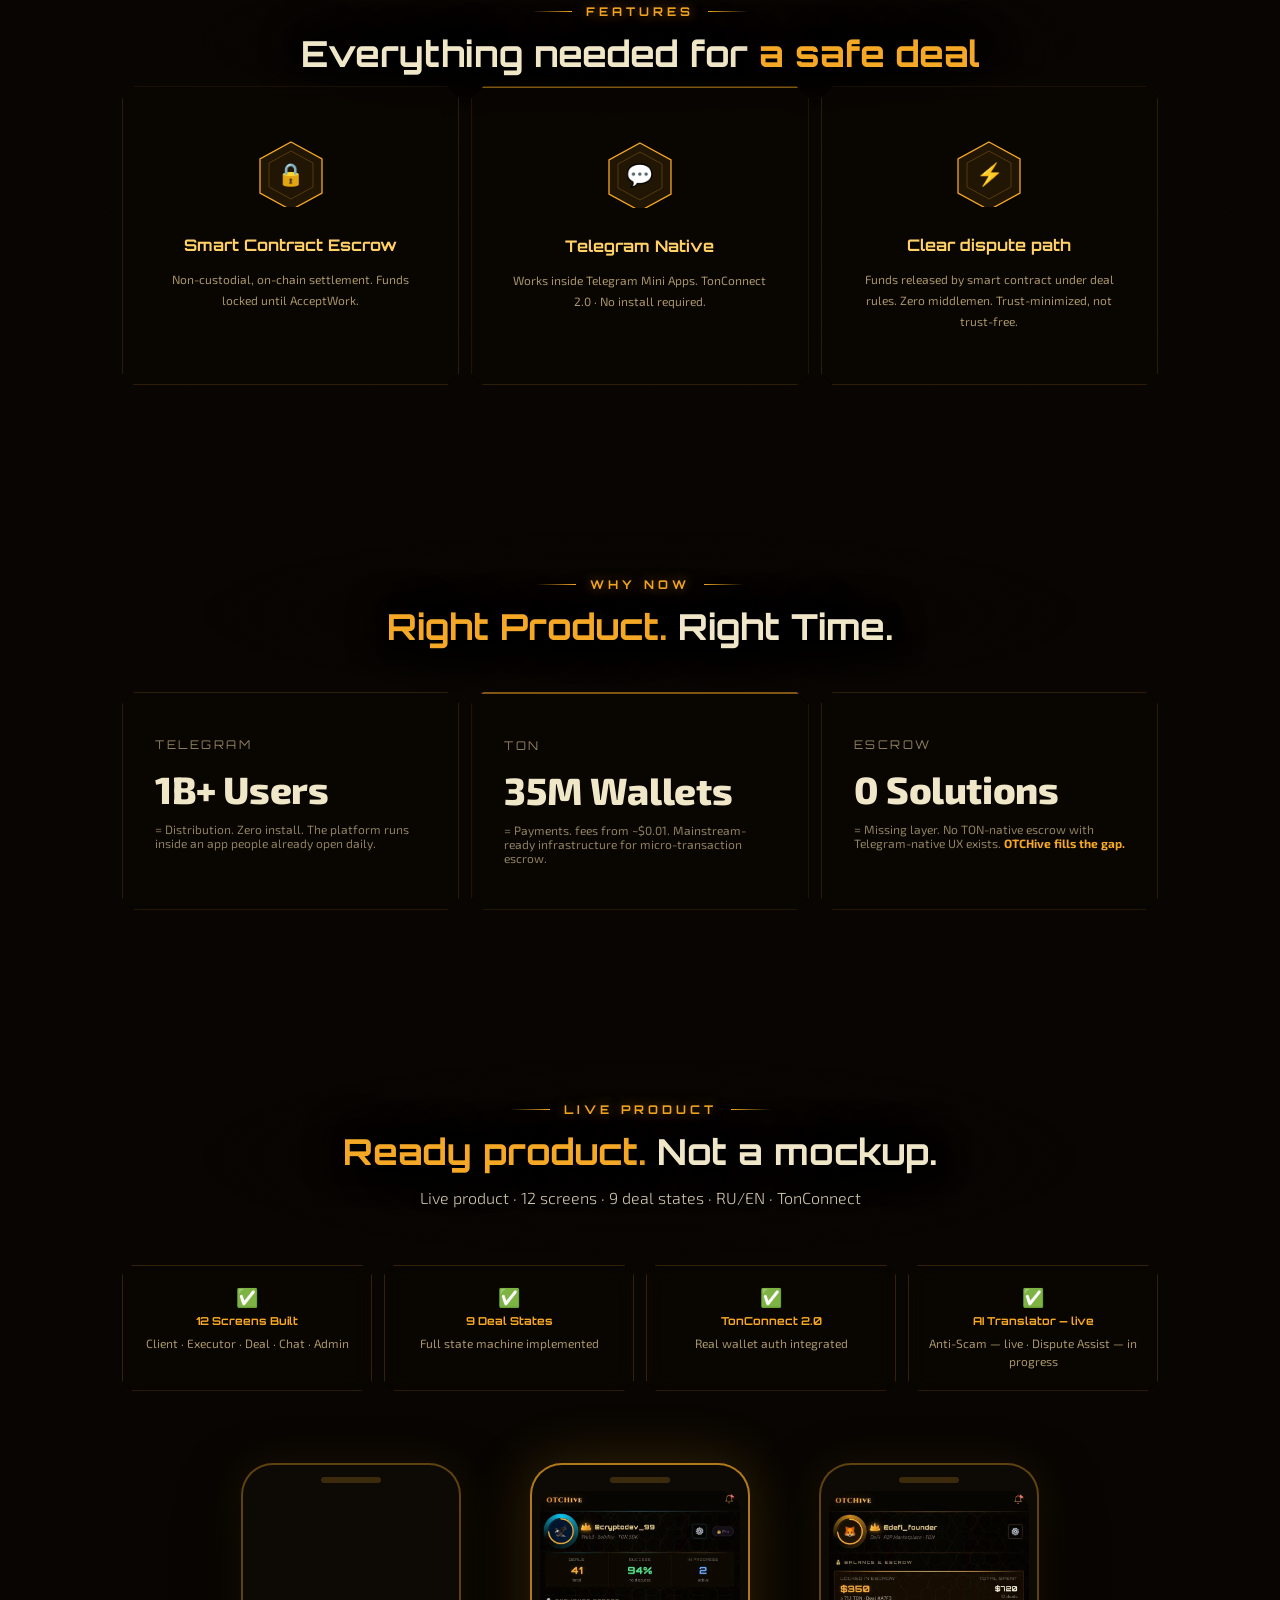
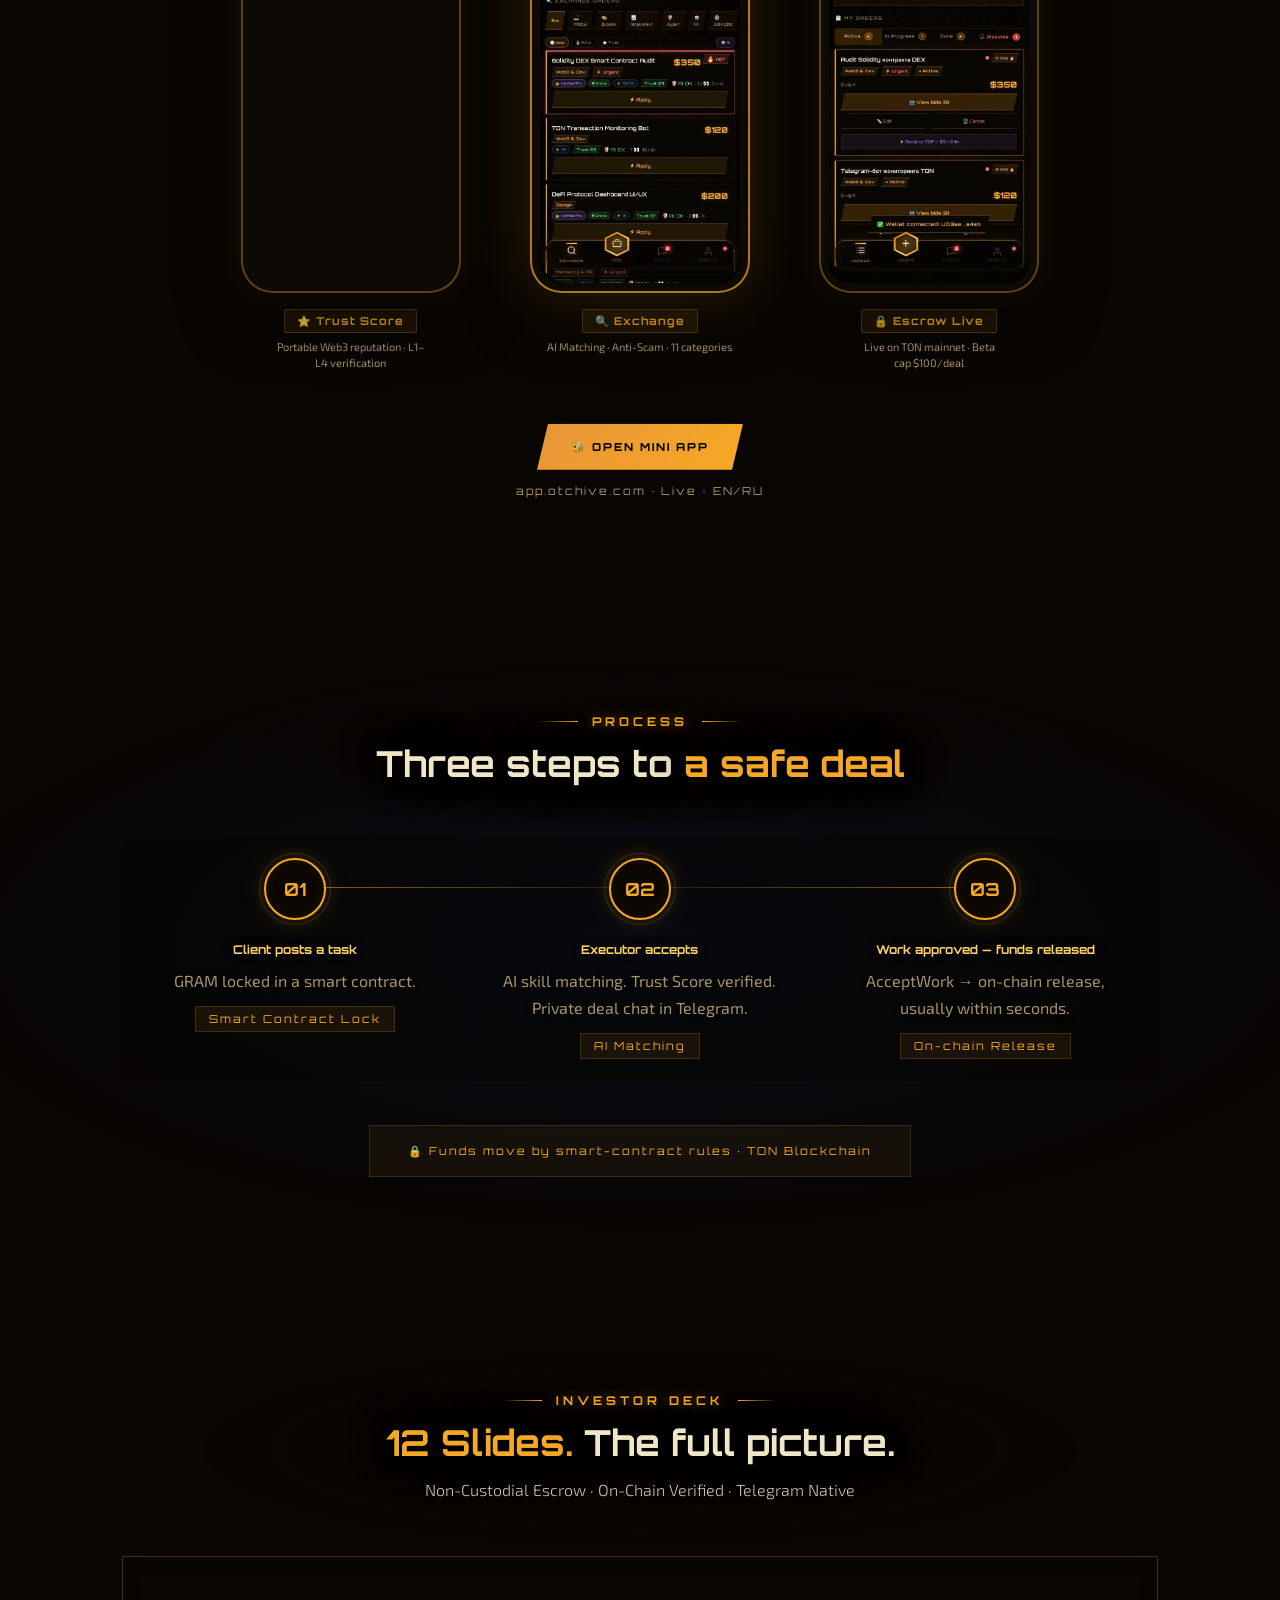
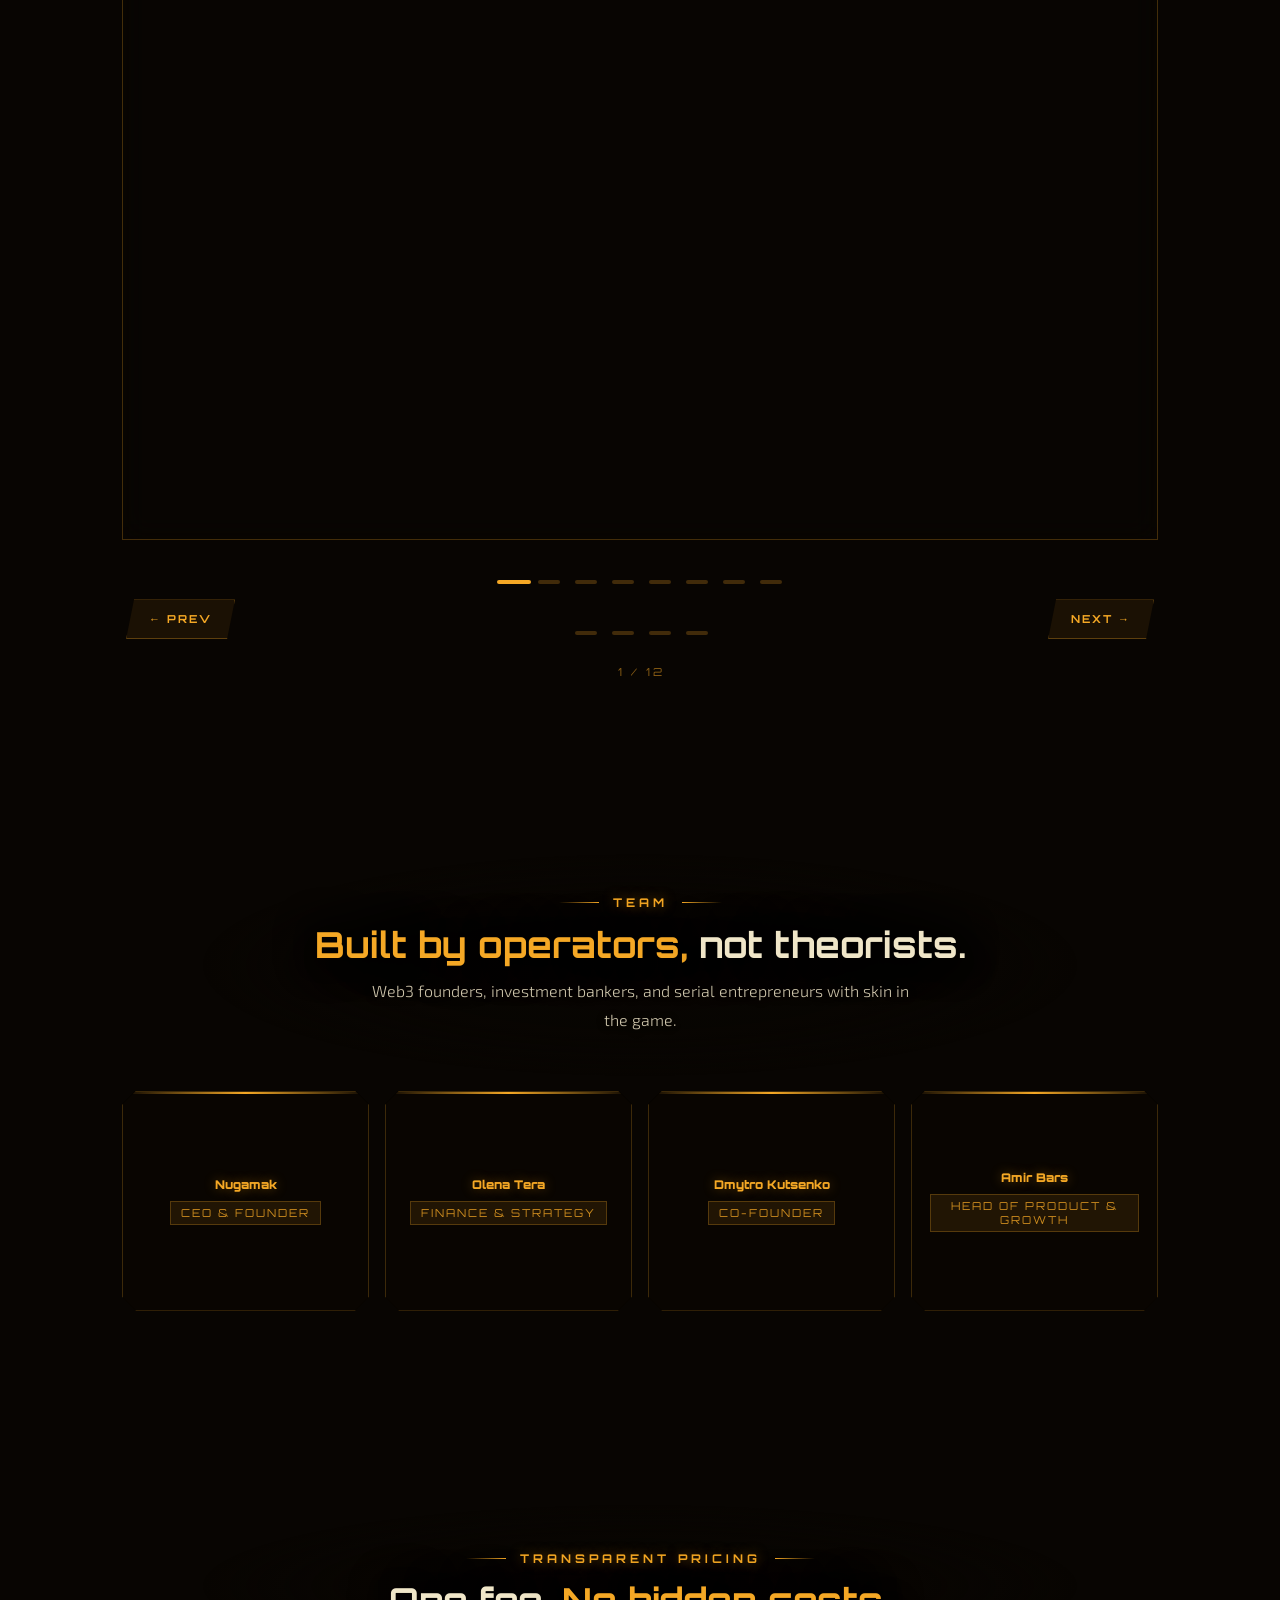
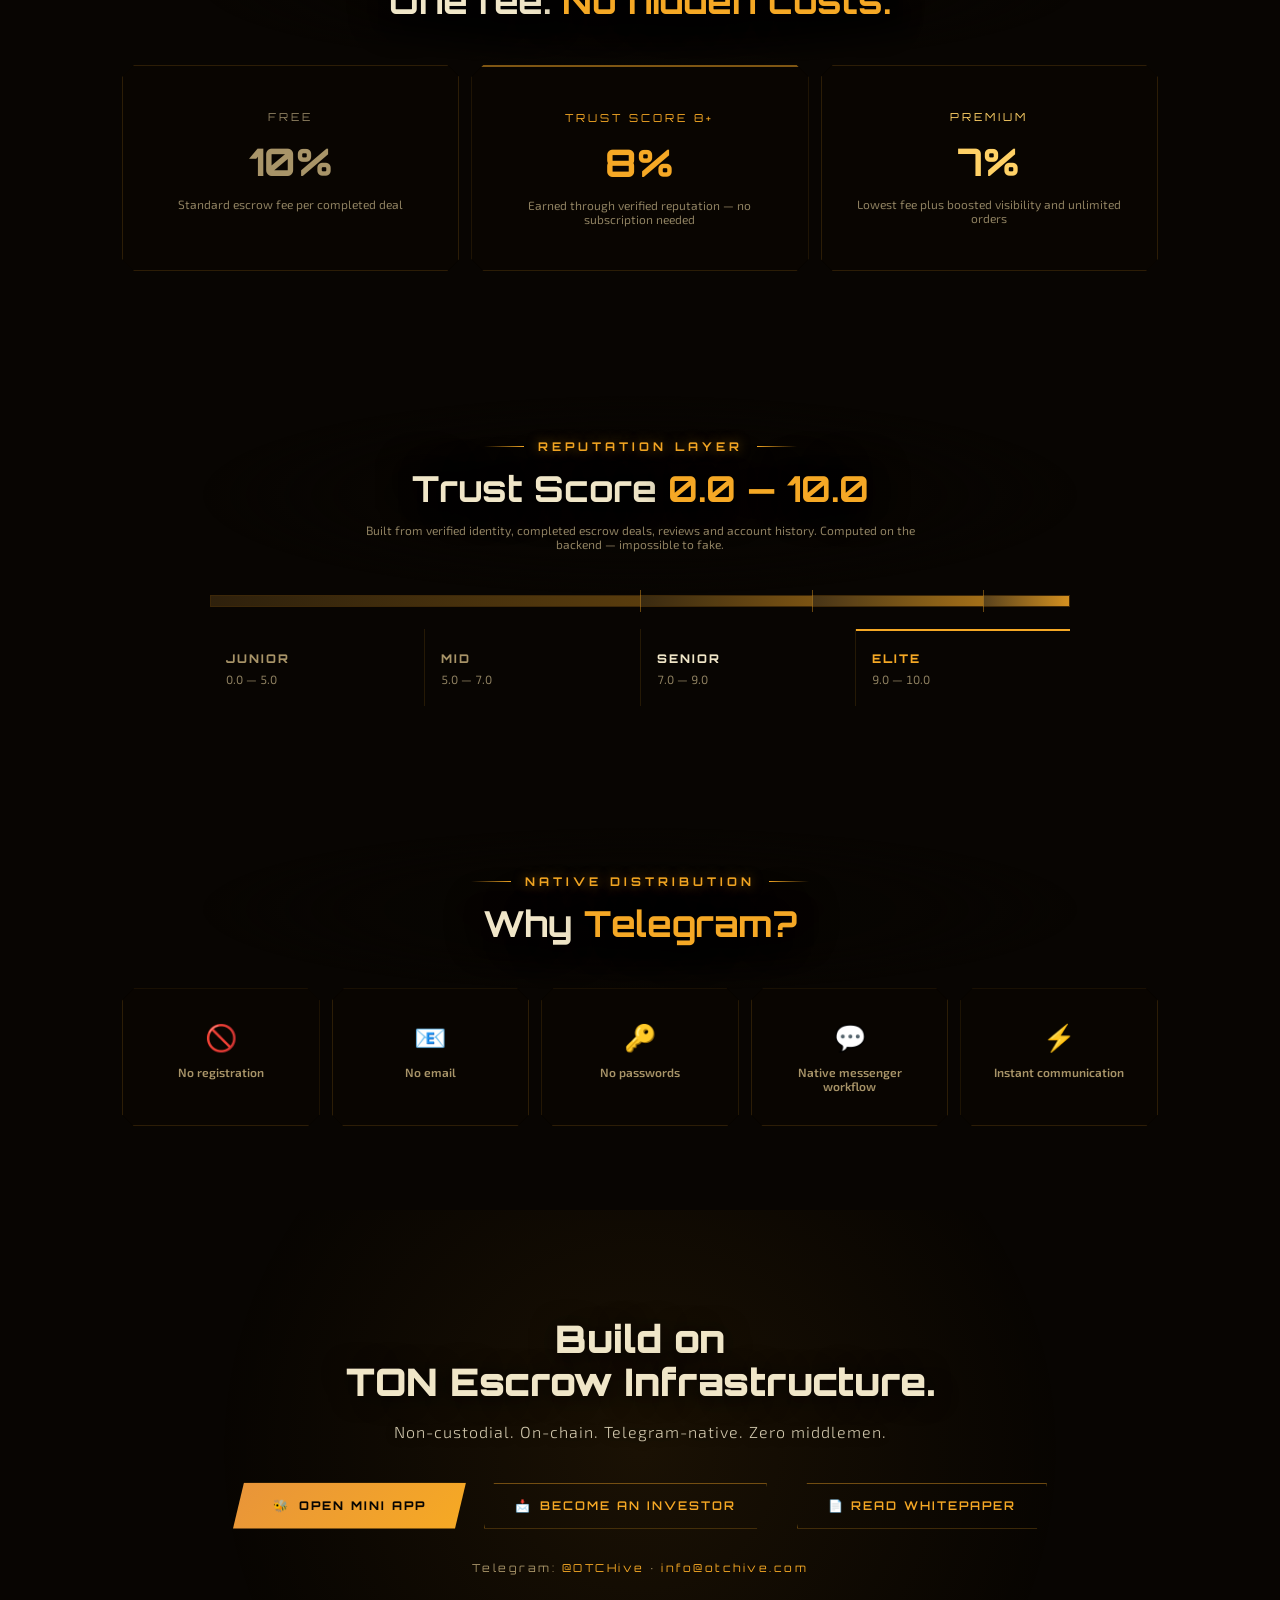
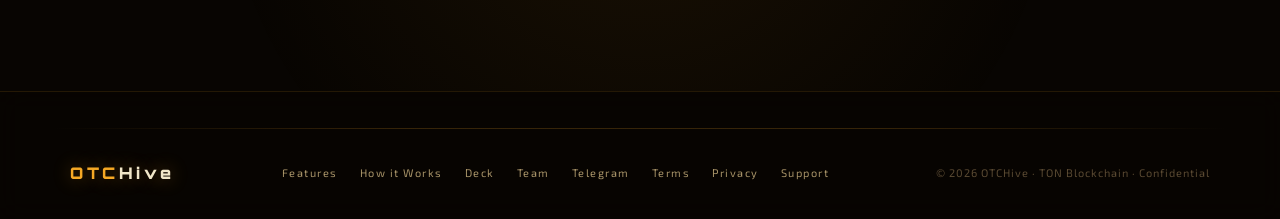
==== commit d7941944: "HIVE environment: scroll-scrubbed background, response cells" ====
--- a/index.html
+++ b/index.html
@@ -36,7 +36,7 @@
 .bee-el{position:fixed;pointer-events:none;z-index:99997;}
 nav{position:fixed;top:0;left:0;right:0;z-index:500;height:64px;padding:0 52px;display:flex;align-items:center;justify-content:space-between;background:linear-gradient(180deg,rgba(4,6,10,.97) 0%,rgba(4,6,10,.55) 100%);backdrop-filter:blur(20px);-webkit-backdrop-filter:blur(20px);border-bottom:1px solid rgba(245,168,37,.15);}
 .nlogo{display:flex;align-items:center;gap:11px;text-decoration:none;}
-.nlogo-t{font-family:"Orbitron",sans-serif;font-size:19px;font-weight:900;letter-spacing:4px;color:var(--g1);text-shadow:0 0 22px rgba(245,168,37,.55);}
+.nlogo-t{font-family:"Orbitron",sans-serif;font-size:18px;font-weight:900;letter-spacing:4px;color:var(--g1);text-shadow:0 0 22px rgba(245,168,37,.55);}
 .nlogo-t span{color:var(--txt);}
 .nav-ul{display:flex;gap:30px;list-style:none;}
 .nav-ul a{font-size:11px;font-weight:500;letter-spacing:2.5px;text-transform:uppercase;color:var(--mt);text-decoration:none;transition:color .3s;position:relative;}
@@ -44,9 +44,9 @@
 .nav-ul a:hover{color:var(--g1);}.nav-ul a:hover::after{width:100%;}
 .nav-r{display:flex;align-items:center;gap:14px;}
 .lsw{display:flex;border:1px solid rgba(245,168,37,.22);overflow:hidden;clip-path:polygon(5px 0%,100% 0%,calc(100% - 5px) 100%,0% 100%);}
-.lb{padding:8px 14px;font-family:"Orbitron",sans-serif;font-size:9px;font-weight:700;letter-spacing:2px;cursor:pointer;background:transparent;border:none;color:var(--mt);transition:all .25s;}
+.lb{padding:8px 14px;font-family:"Orbitron",sans-serif;font-size:11px;font-weight:700;letter-spacing:2px;cursor:pointer;background:transparent;border:none;color:var(--mt);transition:all .25s;}
 .lb.on{background:var(--g1);color:var(--dk);}
-.ncta{font-family:"Orbitron",sans-serif;font-size:10px;font-weight:700;letter-spacing:2px;padding:11px 24px;background:transparent;border:1px solid var(--g1);color:var(--g1);text-decoration:none;clip-path:polygon(8px 0%,100% 0%,calc(100% - 8px) 100%,0% 100%);transition:all .3s;white-space:nowrap;}
+.ncta{font-family:"Orbitron",sans-serif;font-size:11px;font-weight:700;letter-spacing:2px;padding:11px 24px;background:transparent;border:1px solid var(--g1);color:var(--g1);text-decoration:none;clip-path:polygon(8px 0%,100% 0%,calc(100% - 8px) 100%,0% 100%);transition:all .3s;white-space:nowrap;}
 .ncta:hover{background:var(--g1);color:var(--dk);box-shadow:0 0 32px rgba(245,168,37,.55);}
 #hero{position:relative;width:100%;height:100vh;overflow:hidden;}
 .hero-ui{position:absolute;inset:0;z-index:10;display:flex;align-items:center;justify-content:center;pointer-events:none;}
@@ -61,7 +61,7 @@
 .phone-notch{width:60px;height:6px;background:rgba(245,168,37,.2);border-radius:4px;margin:0 auto 8px;}
 .phone-screen{width:100%;border-radius:20px;display:block;aspect-ratio:9/19;object-fit:cover;}
 .phone-cap{text-align:center;max-width:200px;}
-.phone-tag{display:inline-block;padding:4px 12px;background:rgba(245,168,37,.1);border:1px solid rgba(245,168,37,.25);font-family:"Orbitron",sans-serif;font-size:9px;font-weight:700;color:var(--g1);letter-spacing:1px;margin-bottom:6px;border-radius:2px;}
+.phone-tag{display:inline-block;padding:4px 12px;background:rgba(245,168,37,.1);border:1px solid rgba(245,168,37,.25);font-family:"Orbitron",sans-serif;font-size:11px;font-weight:700;color:var(--g1);letter-spacing:1px;margin-bottom:6px;border-radius:2px;}
 .phone-cap p{font-size:11px;color:var(--mt);line-height:1.5;}
 /* Live Product Highlights */
 .rcard:hover{background:rgba(16,9,2,.9);border-color:rgba(245,168,37,.5);}
@@ -69,19 +69,19 @@
 .lphc:hover{border-color:rgba(245,168,37,.45);background:rgba(16,9,2,.85);}
 .lphi{font-size:18px;}
 .lpht{font-family:"Orbitron",sans-serif;font-size:11px;font-weight:700;color:var(--g1);}
-.lphd{font-size:10px;color:var(--mt);line-height:1.5;}
+.lphd{font-size:11px;color:var(--mt);line-height:1.5;}
 /* Mobile screens */
 @media(max-width:768px){.scr-row{grid-template-columns:1fr!important;}.phone-frame{width:220px;}.lph{grid-template-columns:repeat(2,1fr)!important;}}
 
 .hkl{font-family:"Orbitron",sans-serif;font-size:11px;font-weight:700;letter-spacing:3px;color:var(--g1);text-transform:uppercase;margin-bottom:14px;opacity:.85;animation:fup .7s ease both;text-align:center;}
-.hbadge{display:inline-flex;align-items:center;gap:8px;padding:7px 18px;background:rgba(245,168,37,.09);border:1px solid rgba(245,168,37,.28);color:var(--g1);font-family:"Orbitron",sans-serif;font-size:10px;font-weight:600;letter-spacing:3px;text-transform:uppercase;clip-path:polygon(7px 0%,100% 0%,calc(100% - 7px) 100%,0% 100%);margin-bottom:24px;animation:fup .8s ease both;}
+.hbadge{display:inline-flex;align-items:center;gap:8px;padding:7px 18px;background:rgba(245,168,37,.09);border:1px solid rgba(245,168,37,.28);color:var(--g1);font-family:"Orbitron",sans-serif;font-size:11px;font-weight:600;letter-spacing:3px;text-transform:uppercase;clip-path:polygon(7px 0%,100% 0%,calc(100% - 7px) 100%,0% 100%);margin-bottom:24px;animation:fup .8s ease both;}
 .bdot{width:7px;height:7px;border-radius:50%;background:var(--g1);box-shadow:0 0 10px var(--g1);animation:blink 2s ease-in-out infinite;}
 @keyframes blink{0%,100%{opacity:1;transform:scale(1)}50%{opacity:.4;transform:scale(1.7)}}
-.htitle{font-family:"Orbitron",sans-serif;font-size:clamp(28px,3.8vw,54px);font-weight:900;line-height:1.08;margin-bottom:10px;animation:fup .9s ease .1s both;text-align:center;}
+.htitle{font-family:"Orbitron",sans-serif;font-size:clamp(30px,4.0vw,56px);font-weight:900;line-height:1.08;margin-bottom:10px;animation:fup .9s ease .1s both;text-align:center;}
 .htitle .g{color:var(--g1);text-shadow:0 0 40px rgba(245,168,37,.6),0 0 80px rgba(245,168,37,.2);}
 .hdesc strong{color:var(--g3);font-weight:500;}
 .hbtns{display:flex;gap:16px;align-items:center;justify-content:center;flex-wrap:wrap;margin-bottom:32px;animation:fup 1s ease .3s both;}
-.btn-gold{display:inline-flex;align-items:center;gap:9px;padding:15px 32px;background:linear-gradient(135deg,var(--g2) 0%,var(--g1) 50%,var(--g3) 100%);background-size:200%;animation:gshift 3s ease infinite;color:var(--dk);font-family:"Orbitron",sans-serif;font-size:11px;font-weight:800;letter-spacing:2px;text-transform:uppercase;clip-path:polygon(11px 0%,100% 0%,calc(100% - 11px) 100%,0% 100%);box-shadow:0 0 26px rgba(245,168,37,.48);text-decoration:none;transition:box-shadow .3s,transform .3s;border:none;cursor:pointer;position:relative;overflow:hidden;}
+.btn-gold{display:inline-flex;align-items:center;gap:9px;padding:0 32px;min-height:46px;background:linear-gradient(135deg,var(--g2) 0%,var(--g1) 50%,var(--g3) 100%);background-size:200%;animation:gshift 3s ease infinite;color:var(--dk);font-family:"Orbitron",sans-serif;font-size:11px;font-weight:800;letter-spacing:2px;text-transform:uppercase;clip-path:polygon(11px 0%,100% 0%,calc(100% - 11px) 100%,0% 100%);box-shadow:0 0 26px rgba(245,168,37,.48);text-decoration:none;transition:box-shadow .3s,transform .3s;border:none;cursor:pointer;position:relative;overflow:hidden;}
 @keyframes gshift{0%,100%{background-position:0% 50%}50%{background-position:100% 50%}}
 .btn-gold::after{content:"";position:absolute;inset:0;background:rgba(255,255,255,.18);transform:translateX(-110%);transition:transform .4s;}
 .btn-gold:hover::after{transform:translateX(0);}
@@ -92,10 +92,10 @@
 @keyframes amv{0%,100%{transform:translateX(0)}50%{transform:translateX(6px)}}
 .hstats{display:flex;gap:26px;padding-top:20px;border-top:1px solid rgba(245,168,37,.1);animation:fup 1s ease .4s both;}
 .hn{font-family:"Orbitron",sans-serif;font-size:22px;font-weight:700;color:var(--g1);text-shadow:0 0 14px rgba(245,168,37,.4);}
-.hl{font-size:9px;color:var(--mt);letter-spacing:2px;text-transform:uppercase;margin-top:3px;}
+.hl{font-size:11px;color:var(--mt);letter-spacing:2px;text-transform:uppercase;margin-top:3px;}
 .scroll-ind{position:absolute;bottom:22px;left:50%;transform:translateX(-50%);z-index:10;display:flex;flex-direction:column;align-items:center;gap:6px;animation:scrollp 2.5s ease-in-out infinite;pointer-events:none;}
 @keyframes scrollp{0%,100%{opacity:.35;transform:translateX(-50%) translateY(0)}50%{opacity:.9;transform:translateX(-50%) translateY(7px)}}
-.scw{font-family:"Orbitron",sans-serif;font-size:8px;color:var(--mt);letter-spacing:3px;}
+.scw{font-family:"Orbitron",sans-serif;font-size:11px;color:var(--mt);letter-spacing:3px;}
 .scl{width:1px;height:26px;background:linear-gradient(var(--g1),transparent);}
 .z1{position:relative;z-index:1;}
 .wrap{max-width:1140px;margin:0 auto;padding:0 52px;}
@@ -105,34 +105,34 @@
 .sb:hover{background:rgba(16,9,2,.9);}
 .sb::after{content:"";position:absolute;bottom:0;left:50%;transform:translateX(-50%);width:0;height:2px;background:linear-gradient(90deg,transparent,var(--g1),transparent);transition:width .5s;}
 .sb:hover::after{width:80%;}
-.sbn{font-family:"Orbitron",sans-serif;font-size:30px;font-weight:700;color:var(--g1);text-shadow:0 0 18px rgba(245,168,37,.38);display:block;margin-bottom:6px;}
-.sbl{font-size:10px;color:var(--mt);letter-spacing:1.5px;text-transform:uppercase;}
+.sbn{font-family:"Orbitron",sans-serif;font-size:26px;font-weight:700;color:var(--g1);text-shadow:0 0 18px rgba(245,168,37,.38);display:block;margin-bottom:6px;}
+.sbl{font-size:11px;color:var(--mt);letter-spacing:1.5px;text-transform:uppercase;}
 /* ── SECTION DARK OVERLAYS (readability over hive bg) ── */
 #features,#how,#rev,#screens,#deck,#team,#cta{position:relative;z-index:1;}
 #features::after,#how::after,#rev::after,#screens::after,#deck::after,#team::after{display:none;}
 #features .wrap,#how .wrap,#rev .wrap,#screens .wrap,#deck .wrap,#team .wrap{position:relative;z-index:1;}
 /* section headings — dark halo for readability */
-.stit{font-family:"Orbitron",sans-serif;font-size:clamp(22px,3vw,38px);font-weight:700;line-height:1.15;text-align:center;margin-bottom:12px;text-shadow:0 2px 20px rgba(0,0,0,0.9),0 0 40px rgba(0,0,0,0.7);}
+.stit{font-family:"Orbitron",sans-serif;font-size:clamp(26px,2.8vw,38px);font-weight:700;line-height:1.15;text-align:center;margin-bottom:12px;text-shadow:0 2px 20px rgba(0,0,0,0.9),0 0 40px rgba(0,0,0,0.7);}
 .stit .g{color:var(--g1);}
 .sdsc{font-size:14px;font-weight:300;color:rgba(240,230,200,.75);line-height:1.8;text-align:center;max-width:580px;margin:0 auto 52px;text-shadow:0 1px 8px rgba(0,0,0,0.8);}
-.eyebrow{font-family:"Orbitron",sans-serif;font-size:9px;font-weight:700;letter-spacing:5px;text-transform:uppercase;color:var(--g1);display:flex;align-items:center;justify-content:center;gap:14px;margin-bottom:14px;text-shadow:0 0 12px rgba(245,168,37,.5);}
+.eyebrow{font-family:"Orbitron",sans-serif;font-size:11px;font-weight:700;letter-spacing:5px;text-transform:uppercase;color:var(--g1);display:flex;align-items:center;justify-content:center;gap:14px;margin-bottom:14px;text-shadow:0 0 12px rgba(245,168,37,.5);}
 .eyebrow::before,.eyebrow::after{content:"";flex:0 0 40px;height:1px;}
 .eyebrow::before{background:linear-gradient(90deg,transparent,var(--g1));}
 .eyebrow::after{background:linear-gradient(90deg,var(--g1),transparent);}
 /* step text */
-.stpt{font-family:"Orbitron",sans-serif;font-size:13px;font-weight:700;color:var(--g3);margin-bottom:10px;text-shadow:0 1px 10px rgba(0,0,0,0.9);}
+.stpt{font-family:"Orbitron",sans-serif;font-size:12px;font-weight:700;color:var(--g3);margin-bottom:10px;text-shadow:0 1px 10px rgba(0,0,0,0.9);}
 .stpd{font-size:12px;color:rgba(200,180,130,.85);line-height:1.7;text-shadow:0 1px 6px rgba(0,0,0,0.8);}
 /* step block subtle dark pill */
 .stpbl{text-align:center;padding:22px 26px;position:relative;background:rgba(6,4,1,0.45);clip-path:polygon(8px 0%,calc(100% - 8px) 0%,100% 8px,100% calc(100% - 8px),calc(100% - 8px) 100%,8px 100%,0% calc(100% - 8px),0% 8px);}
 /* hero text enhancements */
-.hdesc{font-size:15px;font-weight:300;line-height:1.8;color:rgba(240,230,200,.85);margin-bottom:36px;animation:fup 1s ease .2s both;text-shadow:0 1px 8px rgba(0,0,0,0.7);text-align:center;max-width:580px;}
-.hsub{font-size:13px;color:rgba(190,165,100,.9);letter-spacing:2.5px;text-transform:uppercase;font-style:italic;margin-bottom:18px;animation:fup .9s ease .15s both;text-shadow:0 1px 8px rgba(0,0,0,0.8);text-align:center;}
+.hdesc{font-size:14px;font-weight:300;line-height:1.8;color:rgba(240,230,200,.85);margin-bottom:36px;animation:fup 1s ease .2s both;text-shadow:0 1px 8px rgba(0,0,0,0.7);text-align:center;max-width:580px;}
+.hsub{font-size:12px;color:rgba(190,165,100,.9);letter-spacing:2.5px;text-transform:uppercase;font-style:italic;margin-bottom:18px;animation:fup .9s ease .15s both;text-shadow:0 1px 8px rgba(0,0,0,0.8);text-align:center;}
 /* CTA section text */
 .ctas{font-size:16px;color:rgba(200,175,110,.9);font-weight:300;margin-bottom:42px;letter-spacing:1px;position:relative;z-index:1;text-shadow:0 1px 10px rgba(0,0,0,0.9);}
-.ctat{font-family:"Orbitron",sans-serif;font-size:clamp(26px,4vw,52px);font-weight:900;line-height:1.12;margin-bottom:18px;position:relative;z-index:1;text-shadow:0 2px 24px rgba(0,0,0,0.95);}
+.ctat{font-family:"Orbitron",sans-serif;font-size:clamp(26px,3.4vw,38px);font-weight:900;line-height:1.12;margin-bottom:18px;position:relative;z-index:1;text-shadow:0 2px 24px rgba(0,0,0,0.95);}
 /* sbar numbers */
-.sbn{font-family:"Orbitron",sans-serif;font-size:30px;font-weight:700;color:var(--g1);text-shadow:0 0 18px rgba(245,168,37,.5),0 2px 10px rgba(0,0,0,0.8);display:block;margin-bottom:6px;}
-.sbl{font-size:10px;color:rgba(180,155,100,.85);letter-spacing:1.5px;text-transform:uppercase;text-shadow:0 1px 6px rgba(0,0,0,0.7);}
+.sbn{font-family:"Orbitron",sans-serif;font-size:26px;font-weight:700;color:var(--g1);text-shadow:0 0 18px rgba(245,168,37,.5),0 2px 10px rgba(0,0,0,0.8);display:block;margin-bottom:6px;}
+.sbl{font-size:11px;color:rgba(180,155,100,.85);letter-spacing:1.5px;text-transform:uppercase;text-shadow:0 1px 6px rgba(0,0,0,0.7);}
 #features{padding:120px 52px;position:relative;background:transparent;z-index:1;}
 #features::before{content:"";position:absolute;inset:0;background-image:url("data:image/svg+xml,%3Csvg xmlns='http://www.w3.org/2000/svg' width='70' height='121'%3E%3Cpolygon points='35,2 68,20 68,56 35,74 2,56 2,20' fill='none' stroke='%23F5A825' stroke-width='.28' opacity='.055'/%3E%3Cpolygon points='35,74 68,92 68,128 35,146 2,128 2,92' fill='none' stroke='%23F5A825' stroke-width='.28' opacity='.055'/%3E%3C/svg%3E");background-size:70px 121px;pointer-events:none;}
 .card-glow-wrap{display:contents;}
@@ -167,15 +167,15 @@
 .fcard:hover{background:rgba(16,9,2,.9);border-color:rgba(245,168,37,.5);}
 .fhicon{width:68px;height:68px;position:relative;margin-bottom:22px;}
 .fhicon svg{width:100%;height:100%;}
-.fhico{position:absolute;inset:0;display:flex;align-items:center;justify-content:center;font-size:24px;}
-.ftt{font-family:"Orbitron",sans-serif;font-size:13px;font-weight:700;color:var(--g3);margin-bottom:10px;}
+.fhico{position:absolute;inset:0;display:flex;align-items:center;justify-content:center;font-size:22px;}
+.ftt{font-family:"Orbitron",sans-serif;font-size:12px;font-weight:700;color:var(--g3);margin-bottom:10px;}
 .fds{font-size:12px;color:var(--mt);line-height:1.75;}
 #how{padding:120px 52px;position:relative;background:transparent;z-index:1;}
 #how::before{content:"";position:absolute;inset:0;background:radial-gradient(ellipse 80% 60% at 50% 50%,rgba(10,28,55,.45) 0%,transparent 70%);pointer-events:none;}
 .steps{display:grid;grid-template-columns:repeat(3,1fr);gap:0;position:relative;margin-top:52px;}
 .steps::before{content:"";position:absolute;top:51px;left:calc(16.7% + 26px);right:calc(16.7% + 26px);height:1px;background:linear-gradient(90deg,var(--g1),rgba(245,168,37,.18),var(--g1));}
-.stpig{display:inline-block;margin-top:12px;padding:5px 13px;background:rgba(245,168,37,.08);border:1px solid rgba(245,168,37,.18);font-family:"Orbitron",sans-serif;font-size:9px;letter-spacing:2px;color:var(--g1);}
-.stpc{width:62px;height:62px;margin:0 auto 22px;background:rgba(12,7,2,.9);backdrop-filter:blur(8px);-webkit-backdrop-filter:blur(8px);border:2px solid var(--g1);border-radius:50%;display:flex;align-items:center;justify-content:center;font-family:"Orbitron",sans-serif;font-size:20px;font-weight:700;color:var(--g1);box-shadow:0 0 24px rgba(245,168,37,.22),inset 0 0 18px rgba(245,168,37,.06);position:relative;z-index:1;}
+.stpig{display:inline-block;margin-top:12px;padding:5px 13px;background:rgba(245,168,37,.08);border:1px solid rgba(245,168,37,.18);font-family:"Orbitron",sans-serif;font-size:11px;letter-spacing:2px;color:var(--g1);}
+.stpc{width:62px;height:62px;margin:0 auto 22px;background:rgba(12,7,2,.9);backdrop-filter:blur(8px);-webkit-backdrop-filter:blur(8px);border:2px solid var(--g1);border-radius:50%;display:flex;align-items:center;justify-content:center;font-family:"Orbitron",sans-serif;font-size:18px;font-weight:700;color:var(--g1);box-shadow:0 0 24px rgba(245,168,37,.22),inset 0 0 18px rgba(245,168,37,.06);position:relative;z-index:1;}
 .stpc::after{content:"";position:absolute;inset:-7px;border-radius:50%;border:1px solid rgba(245,168,37,.18);}
 #aimod{padding:120px 52px;background:transparent;}
 .aigrd{display:grid;grid-template-columns:repeat(3,1fr);gap:12px;margin-top:52px;}
@@ -183,7 +183,7 @@
 .aic:hover{background:rgba(16,9,2,.9);border-color:rgba(245,168,37,.5);}
 .airow{display:flex;align-items:center;justify-content:space-between;margin-bottom:12px;}
 .ainm{font-family:"Orbitron",sans-serif;font-size:12px;font-weight:700;color:var(--g3);}
-.aist{display:flex;align-items:center;gap:5px;font-family:"Orbitron",sans-serif;font-size:8px;letter-spacing:2px;color:var(--mt);}
+.aist{display:flex;align-items:center;gap:5px;font-family:"Orbitron",sans-serif;font-size:11px;letter-spacing:2px;color:var(--mt);}
 .dotl{width:7px;height:7px;border-radius:50%;display:inline-block;flex-shrink:0;}
 .dlive{background:#4ade80;box-shadow:0 0 8px rgba(74,222,128,.7);}
 .dsoon{background:#60a5fa;box-shadow:0 0 8px rgba(96,165,250,.6);}
@@ -193,7 +193,7 @@
 .rgrd{display:grid;grid-template-columns:repeat(3,1fr);gap:12px;margin-top:52px;}
 .rcard{background:rgba(10,6,2,.7);backdrop-filter:blur(12px);-webkit-backdrop-filter:blur(12px);border:1px solid rgba(245,168,37,.12);padding:40px 28px;text-align:center;transition:background .3s;clip-path:polygon(12px 0%,calc(100% - 12px) 0%,100% 12px,100% calc(100% - 12px),calc(100% - 12px) 100%,12px 100%,0% calc(100% - 12px),0% 12px);}
 .rcard.ft{background:rgba(12,7,2,.85);backdrop-filter:blur(14px);-webkit-backdrop-filter:blur(14px);border:1px solid rgba(245,168,37,.3);border-top:2px solid var(--g1);clip-path:polygon(12px 0%,calc(100% - 12px) 0%,100% 12px,100% calc(100% - 12px),calc(100% - 12px) 100%,12px 100%,0% calc(100% - 12px),0% 12px);}
-.rnum{font-family:"Orbitron",sans-serif;font-size:42px;font-weight:900;color:var(--g1);text-shadow:0 0 28px rgba(245,168,37,.38);margin-bottom:8px;}
+.rnum{font-family:"Orbitron",sans-serif;font-size:38px;font-weight:900;color:var(--g1);text-shadow:0 0 28px rgba(245,168,37,.38);margin-bottom:8px;}
 .rnm{font-family:"Orbitron",sans-serif;font-size:12px;font-weight:700;color:var(--g3);letter-spacing:1.5px;margin-bottom:12px;}
 .rds{font-size:12px;color:var(--mt);line-height:1.65;}
 .ptbl{max-width:1140px;margin:42px auto 0;}
@@ -201,38 +201,38 @@
 .prow:hover{background:rgba(245,168,37,.04);}
 .prow.ph{border-bottom:1px solid rgba(245,168,37,.18);margin-bottom:2px;}
 .pc{padding:13px 16px;font-size:12px;color:var(--mt);}
-.prow.ph .pc{font-family:"Orbitron",sans-serif;font-size:8px;letter-spacing:2.5px;text-transform:uppercase;color:rgba(245,168,37,.5);}
+.prow.ph .pc{font-family:"Orbitron",sans-serif;font-size:11px;letter-spacing:2.5px;text-transform:uppercase;color:rgba(245,168,37,.5);}
 .pc.gv{font-family:"Orbitron",sans-serif;font-size:14px;font-weight:700;color:var(--g1);}
-.pnote{padding:13px 16px;font-family:"Orbitron",sans-serif;font-size:9px;color:var(--g4);letter-spacing:2px;opacity:.65;}
+.pnote{padding:13px 16px;font-family:"Orbitron",sans-serif;font-size:11px;color:var(--g4);letter-spacing:2px;opacity:.65;}
 #road{padding:120px 52px;background:transparent;}
 .rmtr{display:grid;grid-template-columns:repeat(4,1fr);position:relative;margin-top:52px;}
 .rmtr::before{content:"";position:absolute;top:19px;left:12.5%;right:12.5%;height:1px;background:linear-gradient(90deg,var(--g1),rgba(245,168,37,.12) 70%,transparent);}
 .rmc{padding:46px 18px 26px;position:relative;}
 .rmdot{position:absolute;top:11px;left:50%;transform:translateX(-50%);width:16px;height:16px;border-radius:50%;background:rgba(4,6,10,.95);border:2px solid rgba(245,168,37,.28);}
 .rmc.now .rmdot{background:var(--g1);border-color:var(--g1);box-shadow:0 0 18px rgba(245,168,37,.85);}
-.rmq{font-family:"Orbitron",sans-serif;font-size:9px;letter-spacing:3px;color:var(--g1);margin-bottom:8px;}
+.rmq{font-family:"Orbitron",sans-serif;font-size:11px;letter-spacing:3px;color:var(--g1);margin-bottom:8px;}
 .rmt{font-family:"Orbitron",sans-serif;font-size:12px;font-weight:700;color:var(--g3);margin-bottom:12px;}
 .rmli{list-style:none;}
 .rmli li{font-size:11px;color:var(--mt);line-height:1.65;padding:3px 0 3px 13px;position:relative;}
-.rmli li::before{content:"◆";position:absolute;left:0;top:6px;font-size:9px;color:var(--g2);}
+.rmli li::before{content:"◆";position:absolute;left:0;top:6px;font-size:11px;color:var(--g2);}
 .tstrip{padding:30px 52px;border-top:1px solid rgba(245,168,37,.12);border-bottom:1px solid rgba(245,168,37,.12);background:rgba(10,6,2,.8);backdrop-filter:blur(12px);-webkit-backdrop-filter:blur(12px);position:relative;z-index:1;}
 .tinn{max-width:1140px;margin:0 auto;text-align:center;}
-.tlbl{font-family:"Orbitron",sans-serif;font-size:8px;letter-spacing:4px;color:var(--mt);margin-bottom:16px;text-transform:uppercase;}
+.tlbl{font-family:"Orbitron",sans-serif;font-size:11px;letter-spacing:4px;color:var(--mt);margin-bottom:16px;text-transform:uppercase;}
 .tpls{display:flex;flex-wrap:wrap;justify-content:center;gap:9px;}
-.tpl{padding:6px 14px;background:rgba(245,168,37,.05);border:1px solid rgba(245,168,37,.12);font-size:10px;color:var(--mt);font-family:"Orbitron",sans-serif;letter-spacing:1px;transition:all .3s;}
+.tpl{padding:6px 14px;background:rgba(245,168,37,.05);border:1px solid rgba(245,168,37,.12);font-size:11px;color:var(--mt);font-family:"Orbitron",sans-serif;letter-spacing:1px;transition:all .3s;}
 .tpl:hover{color:var(--g1);border-color:rgba(245,168,37,.4);}
 #cta{padding:140px 52px;text-align:center;position:relative;overflow:hidden;background:transparent;z-index:1;}
 #cta::before{content:"";position:absolute;width:900px;height:900px;background:radial-gradient(circle,rgba(245,168,37,.08) 0%,transparent 67%);top:50%;left:50%;transform:translate(-50%,-50%);pointer-events:none;}
-.ctabee{font-size:60px;display:block;margin:0 auto 26px;animation:floaty 4s ease-in-out infinite;filter:drop-shadow(0 0 18px rgba(245,168,37,.6));}
+.ctabee{font-size:56px;display:block;margin:0 auto 26px;animation:floaty 4s ease-in-out infinite;filter:drop-shadow(0 0 18px rgba(245,168,37,.6));}
 @keyframes floaty{0%,100%{transform:translateY(0)}50%{transform:translateY(-14px)}}
 .ctabs{display:flex;justify-content:center;gap:18px;flex-wrap:wrap;position:relative;z-index:1;}
-.btn-out{display:inline-flex;align-items:center;gap:8px;padding:15px 30px;background:transparent;border:1px solid rgba(245,168,37,.42);color:var(--g1);font-family:"Orbitron",sans-serif;font-size:11px;font-weight:600;letter-spacing:2px;text-transform:uppercase;clip-path:polygon(10px 0%,100% 0%,calc(100% - 10px) 100%,0% 100%);transition:all .3s;text-decoration:none;cursor:pointer;}
+.btn-out{display:inline-flex;align-items:center;gap:8px;padding:0 30px;min-height:46px;background:transparent;border:1px solid rgba(245,168,37,.42);color:var(--g1);font-family:"Orbitron",sans-serif;font-size:11px;font-weight:600;letter-spacing:2px;text-transform:uppercase;clip-path:polygon(10px 0%,100% 0%,calc(100% - 10px) 100%,0% 100%);transition:all .3s;text-decoration:none;cursor:pointer;}
 .btn-out:hover{background:rgba(245,168,37,.1);border-color:var(--g1);box-shadow:0 0 26px rgba(245,168,37,.25);}
-.ctameta{margin-top:24px;font-family:"Orbitron",sans-serif;font-size:9px;color:var(--mt);letter-spacing:2.5px;position:relative;z-index:1;}
+.ctameta{margin-top:24px;font-family:"Orbitron",sans-serif;font-size:11px;color:var(--mt);letter-spacing:2.5px;position:relative;z-index:1;}
 .ctameta a{color:var(--g1);text-decoration:none;}
 footer{border-top:1px solid rgba(245,168,37,.12);padding:36px 52px;background:rgba(8,5,2,.55);backdrop-filter:blur(12px);-webkit-backdrop-filter:blur(12px);position:relative;z-index:1;}
 .ftin{max-width:1140px;margin:0 auto;display:flex;align-items:center;justify-content:space-between;flex-wrap:wrap;gap:16px;}
-.flogo{font-family:"Orbitron",sans-serif;font-size:17px;font-weight:900;letter-spacing:3.5px;color:var(--g1);text-decoration:none;text-shadow:0 0 18px rgba(245,168,37,.4);}
+.flogo{font-family:"Orbitron",sans-serif;font-size:16px;font-weight:900;letter-spacing:3.5px;color:var(--g1);text-decoration:none;text-shadow:0 0 18px rgba(245,168,37,.4);}
 .flogo span{color:var(--txt);}
 .flinks{display:flex;gap:22px;}
 .flinks a{font-size:11px;color:var(--mt);text-decoration:none;letter-spacing:1.5px;transition:color .3s;}
@@ -280,9 +280,9 @@
 
 @media(max-width:768px){
   /* Hero */
-  .stit{font-size:clamp(18px,6vw,28px)!important;}
-  .hdesc{font-size:13px!important;}
-  .hsub{font-size:13px!important;}
+  .stit{font-size:clamp(18px,6vw,26px)!important;}
+  .hdesc{font-size:12px!important;}
+  .hsub{font-size:12px!important;}
   .hbtns{flex-direction:column;align-items:center;gap:12px!important;}
   .btn-gold,.btn-ghost{width:100%;max-width:280px;justify-content:center;}
   .hstats{flex-wrap:wrap;gap:16px;justify-content:center;}
@@ -324,17 +324,17 @@
 
   /* Nav */
   nav{padding:0 16px;}
-  .ncta{font-size:8px;letter-spacing:1px;padding:9px 14px;}
-  .nlogo{font-size:20px;}
+  .ncta{font-size:11px;letter-spacing:1px;padding:9px 14px;}
+  .nlogo{font-size:18px;}
 
   /* Typography */
-  .eyebrow{font-size:9px;letter-spacing:2px;}
-  .sdsc{font-size:13px;}
+  .eyebrow{font-size:11px;letter-spacing:2px;}
+  .sdsc{font-size:12px;}
 
   /* Footer */
   .ftin{flex-direction:column;text-align:center;gap:12px;}
   .flinks{flex-wrap:wrap;justify-content:center;gap:10px;}
-  .fr{font-size:10px;}
+  .fr{font-size:11px;}
 
   /* Modal */
   #mModal > div{padding:30px 20px!important;width:calc(100% - 24px)!important;}
@@ -350,6 +350,12 @@
 <link rel="stylesheet" href="polish.css">
 </head>
 <body>
+<div id="hiveEnv" aria-hidden="true" data-state="off">
+  <video class="hive-env-vid" muted playsinline preload="none"
+         poster="media/hive-env-poster.webp" disablepictureinpicture>
+    <source src="media/hive-env.mp4" type="video/mp4">
+  </video>
+</div>
 <canvas id="globalHive"></canvas>
 <div id="CUR"></div>
 <div id="CURL"></div>
@@ -357,60 +363,7 @@
 <!-- GLOBAL HONEYCOMB BG -->
 
 <!-- INVESTOR MODAL -->
-<div id="iModal" role="dialog" aria-modal="true" aria-labelledby="mTitle" onclick="if(event.target===this)closeModal()" style="display:none;position:fixed;inset:0;z-index:99990;background:rgba(0,0,0,.78);backdrop-filter:blur(10px);-webkit-backdrop-filter:blur(10px);align-items:center;justify-content:center;">
-  <div style="background:linear-gradient(145deg,#110D04,#0F0A03);border:1px solid rgba(245,168,37,.38);max-width:500px;width:calc(100% - 32px);padding:44px 40px;position:relative;clip-path:polygon(18px 0%,100% 0%,calc(100% - 18px) 100%,0% 100%);box-shadow:0 0 80px rgba(245,168,37,.12),0 0 160px rgba(245,168,37,.06),inset 0 0 60px rgba(245,168,37,.03);">
-    <button type="button" onclick="closeModal()" aria-label="Close" style="position:absolute;top:10px;right:14px;min-width:44px;min-height:44px;background:none;border:none;color:rgba(245,168,37,.55);font-size:28px;cursor:pointer;line-height:1;transition:color .2s;" onmouseover="this.style.color='rgba(245,168,37,1)'" onmouseout="this.style.color='rgba(245,168,37,.55)'">&times;</button>
-    <div style="display:flex;align-items:center;gap:14px;margin-bottom:30px;">
-      <div style="position:relative;flex-shrink:0;">
-        <div style="position:absolute;inset:-3px;border-radius:50%;border:2px solid rgba(245,168,37,.65);box-shadow:0 0 18px rgba(245,168,37,.4);pointer-events:none;"></div>
-        <div style="position:absolute;inset:-10px;border-radius:50%;background:radial-gradient(circle,rgba(245,168,37,.12) 0%,transparent 70%);animation:mHalo 3s ease-in-out infinite;pointer-events:none;"></div>
-      </div>
-      <div>
-        <div style="font-family:Orbitron,sans-serif;font-size:15px;font-weight:900;letter-spacing:3px;color:#F5A825;text-shadow:0 0 20px rgba(245,168,37,.5);">OTCHive</div>
-        <div id="mInvTag" style="font-family:Orbitron,sans-serif;font-size:8px;letter-spacing:3px;color:#8A7A52;margin-top:3px;">INVESTOR INQUIRY</div>
-      </div>
-    </div>
-    <h3 id="mTitle" style="font-family:Orbitron,sans-serif;font-size:20px;font-weight:700;color:#FFD166;margin-bottom:8px;text-shadow:0 0 30px rgba(255,209,102,.3);" data-k="mtitle">Become an Investor</h3>
-    <p id="mSub" style="font-size:13px;color:#8A7A52;margin-bottom:30px;line-height:1.65;">Fill the form — we will contact you within 24 hours</p>
-    <div id="mSuccess" role="status" aria-live="polite" style="display:none;text-align:center;padding:40px 0;">
-      <div style="font-size:64px;animation:mFloat 3s ease-in-out infinite;display:block;margin-bottom:20px;">🐝</div>
-      <div id="mSucTxt" style="font-family:Orbitron,sans-serif;font-size:16px;color:#F5A825;letter-spacing:2px;text-shadow:0 0 20px rgba(245,168,37,.5);">Заявка отправлена!</div>
-      <div id="mSucSub" style="font-size:12px;color:#8A7A52;margin-top:10px;letter-spacing:1px;">Мы свяжемся с вами в ближайшее время</div>
-      <div style="margin-top:24px;height:3px;background:rgba(245,168,37,.15);border-radius:2px;overflow:hidden;"><div id="mProg" style="height:100%;background:linear-gradient(90deg,#E8943A,#F5A825,#FFD166);animation:mProgBar 4s linear forwards;"></div></div>
-    </div>
-    <form id="mForm" onsubmit="submitInvestor(event)" style="display:flex;flex-direction:column;gap:18px;">
-      <div>
-        <label id="lName" style="display:block;font-family:Orbitron,sans-serif;font-size:9px;letter-spacing:3px;color:rgba(245,168,37,.65);margin-bottom:8px;">NAME *</label>
-        <input id="fName" type="text" name="name" autocomplete="name" required placeholder="Ada Lovelace" style="width:100%;background:rgba(245,168,37,.05);border:1px solid rgba(245,168,37,.2);color:#F0E6C8;font-family:'Exo 2',sans-serif;font-size:14px;padding:13px 16px;outline:none;transition:border-color .25s,box-shadow .25s;box-sizing:border-box;" onfocus="this.style.borderColor='rgba(245,168,37,.65)';this.style.boxShadow='0 0 16px rgba(245,168,37,.12)'" onblur="this.style.borderColor='rgba(245,168,37,.2)';this.style.boxShadow='none'">
-      </div>
-      <div>
-        <label id="lEmail" style="display:block;font-family:Orbitron,sans-serif;font-size:9px;letter-spacing:3px;color:rgba(245,168,37,.65);margin-bottom:8px;">EMAIL *</label>
-        <input id="fEmail" type="email" name="email" autocomplete="email" inputmode="email" spellcheck="false" required placeholder="you@example.com" style="width:100%;background:rgba(245,168,37,.05);border:1px solid rgba(245,168,37,.2);color:#F0E6C8;font-family:'Exo 2',sans-serif;font-size:14px;padding:13px 16px;outline:none;transition:border-color .25s,box-shadow .25s;box-sizing:border-box;" onfocus="this.style.borderColor='rgba(245,168,37,.65)';this.style.boxShadow='0 0 16px rgba(245,168,37,.12)'" onblur="this.style.borderColor='rgba(245,168,37,.2)';this.style.boxShadow='none'">
-      </div>
-      <div>
-        <label id="lAmount" style="display:block;font-family:Orbitron,sans-serif;font-size:9px;letter-spacing:3px;color:rgba(245,168,37,.65);margin-bottom:8px;">INVESTMENT AMOUNT</label>
-        <select id="fAmount" style="width:100%;background:#0F0A03;border:1px solid rgba(245,168,37,.2);color:#F0E6C8;font-family:'Exo 2',sans-serif;font-size:14px;padding:13px 16px;outline:none;transition:border-color .25s,box-shadow .25s;box-sizing:border-box;cursor:pointer;" onfocus="this.style.borderColor='rgba(245,168,37,.65)';this.style.boxShadow='0 0 16px rgba(245,168,37,.12)'" onblur="this.style.borderColor='rgba(245,168,37,.2)';this.style.boxShadow='none'">
-          <option value="" id="oSelect" style="background:#0F0A03;">Select range</option>
-          <option value="1k-10k" style="background:#0F0A03;">$1,000 – $10,000</option>
-          <option value="10k-50k" style="background:#0F0A03;">$10,000 – $50,000</option>
-          <option value="50k-100k" style="background:#0F0A03;">$50,000 – $100,000</option>
-          <option value="100k-500k" style="background:#0F0A03;">$100,000 – $500,000</option>
-          <option value="500k+" style="background:#0F0A03;">$500,000+</option>
-        </select>
-      </div>
-      <div>
-        <label id="lMsg" style="display:block;font-family:Orbitron,sans-serif;font-size:9px;letter-spacing:3px;color:rgba(245,168,37,.65);margin-bottom:8px;">MESSAGE</label>
-        <textarea id="fMsg" rows="3" placeholder="Tell us about yourself, or ask a question…" style="width:100%;background:rgba(245,168,37,.05);border:1px solid rgba(245,168,37,.2);color:#F0E6C8;font-family:'Exo 2',sans-serif;font-size:14px;padding:13px 16px;outline:none;resize:vertical;transition:border-color .25s,box-shadow .25s;box-sizing:border-box;" onfocus="this.style.borderColor='rgba(245,168,37,.65)';this.style.boxShadow='0 0 16px rgba(245,168,37,.12)'" onblur="this.style.borderColor='rgba(245,168,37,.2)';this.style.boxShadow='none'"></textarea>
-      </div>
-      <div id="mError" role="alert" aria-live="assertive" style="display:none;background:rgba(220,50,50,.1);border:1px solid rgba(220,80,80,.35);color:#f87171;font-size:12px;padding:11px 15px;line-height:1.5;border-radius:3px;"></div>
-      <button id="mBtn" type="submit" style="background:linear-gradient(135deg,#E8943A 0%,#F5A825 50%,#FFD166 100%);background-size:200%;animation:gshift 3s ease infinite;color:#080502;font-family:Orbitron,sans-serif;font-size:11px;font-weight:800;letter-spacing:2.5px;padding:16px 32px;border:none;cursor:pointer;clip-path:polygon(12px 0%,100% 0%,calc(100% - 12px) 100%,0% 100%);transition:box-shadow .3s,opacity .2s;text-transform:uppercase;margin-top:4px;position:relative;overflow:hidden;" onmouseover="this.style.boxShadow='0 0 48px rgba(245,168,37,.8)'" onmouseout="this.style.boxShadow='0 0 26px rgba(245,168,37,.48)'">
-        <span style="position:absolute;inset:0;background:rgba(255,255,255,.18);transform:translateX(-110%);transition:transform .4s;pointer-events:none;" id="mShine"></span>
-        🐝 <span id="mBtnTxt">Submit Request</span>
-      </button>
-      <p id="mPrivNote" style="font-size:10px;color:#5A4A32;text-align:center;line-height:1.6;">Данные отправляются на <span style="color:rgba(245,168,37,.65);"><a href="mailto:info@otchive.com" style="color:rgba(245,168,37,.65);">info@otchive.com</a></span> через Formspree</p>
-    </form>
-  </div>
-</div>
+
 
 <a class="skip-link" href="#main">Skip to content</a>
 <nav aria-label="Primary">
@@ -433,7 +386,7 @@
       <button type="button" class="lb on" onclick="sL('en')" lang="en" aria-pressed="true">EN</button>
       <button type="button" class="lb" onclick="sL('ru')" lang="ru" aria-pressed="false">RU</button>
     </div>
-    <a href="https://t.me/OTCHiveBot" target="_blank" class="ncta" data-k="ntg">Open in Telegram</a>
+    <a href="https://t.me/OTCHiveBot" target="_blank" rel="noopener noreferrer" class="ncta" data-k="ntg">Open in Telegram</a>
   </div>
 </nav>
 <div id="navPanel" class="nav-panel" hidden>
@@ -461,8 +414,8 @@
       <p class="hsub" data-k="hsb">Secure any Telegram transaction with smart contracts</p>
       <p class="hdesc" data-k="hd">Non-custodial, on-chain settlement for Telegram-based transactions. Funds move <strong>by smart-contract rules: client acceptance, refund, or dispute resolution.</strong> No middlemen. No trust required.</p>
       <div class="hbtns">
-        <a href="https://t.me/OTCHiveBot" target="_blank" class="btn-gold">🐝 <span data-k="hb1">Open Mini App</span></a>
-        <a href="https://t.me/OTCHiveBot" target="_blank" class="btn-ghost"><span data-k="hb2">View Demo</span> <span class="garr">→</span></a>
+        <a href="https://t.me/OTCHiveBot" target="_blank" rel="noopener noreferrer" class="btn-gold">🐝 <span data-k="hb1">Open Mini App</span></a>
+        <a href="https://t.me/OTCHiveBot" target="_blank" rel="noopener noreferrer" class="btn-ghost"><span data-k="hb2">View Demo</span> <span class="garr">→</span></a>
       </div>
       
     </div>
@@ -488,17 +441,17 @@
     </div>
     <div class="fgrid rv" style="grid-template-columns:repeat(3,1fr);">
       <div class="card-glow-wrap"><div class="fcard" style="text-align:center;padding:44px 32px;">
-        <div style="font-family:'Orbitron',sans-serif;font-size:42px;font-weight:800;color:var(--g1);margin-bottom:12px;">20+</div>
+        <div style="font-family:'Orbitron',sans-serif;font-size:38px;font-weight:800;color:var(--g1);margin-bottom:12px;">20+</div>
         <div style="font-size:14px;font-weight:600;color:var(--mt);margin-bottom:8px;" data-k="ev1t">Telegram OTC interviews</div>
         <div style="font-size:12px;color:var(--ml);" data-k="ev1d">Direct conversations with P2P crypto service participants</div>
       </div></div>
       <div class="card-glow-wrap"><div class="fcard" style="text-align:center;padding:44px 32px;border-top:2px solid rgba(245,168,37,.5);">
-        <div style="font-family:'Orbitron',sans-serif;font-size:42px;font-weight:800;color:var(--g1);margin-bottom:12px;" data-k="ev2num">Majority</div>
+        <div style="font-family:'Orbitron',sans-serif;font-size:38px;font-weight:800;color:var(--g1);margin-bottom:12px;" data-k="ev2num">Majority</div>
         <div style="font-size:14px;font-weight:600;color:var(--mt);margin-bottom:8px;" data-k="ev2t">Reported trust & payment risk</div>
         <div style="font-size:12px;color:var(--ml);" data-k="ev2d">Blind trust is the norm — escrow is the missing layer</div>
       </div></div>
       <div class="card-glow-wrap"><div class="fcard" style="text-align:center;padding:44px 32px;">
-        <div style="font-family:'Orbitron',sans-serif;font-size:42px;font-weight:800;color:var(--g1);margin-bottom:12px;">✓</div>
+        <div style="font-family:'Orbitron',sans-serif;font-size:38px;font-weight:800;color:var(--g1);margin-bottom:12px;">✓</div>
         <div style="font-size:14px;font-weight:600;color:var(--mt);margin-bottom:8px;" data-k="ev3t">Live on TON mainnet — Open Beta</div>
         <div style="font-size:12px;color:var(--ml);" data-k="ev3d">Mini App shipped, escrow contract deployed, onboarding open</div>
       </div></div>
@@ -513,17 +466,17 @@
       <div class="card-glow-wrap"><div class="fcard" style="text-align:center;padding:52px 36px;">
         <div class="fhicon" style="margin:0 auto 28px;"><svg viewBox="0 0 68 68"><polygon points="34,3 65,20 65,54 34,71 3,54 3,20" fill="rgba(245,168,37,.1)" stroke="#F5A825" stroke-width="1.3"/><polygon points="34,12 56,24 56,48 34,60 12,48 12,24" fill="none" stroke="rgba(245,168,37,.35)" stroke-width=".7"/></svg><div class="fhico">🔒</div></div>
         <div class="ftt" style="font-size:16px;margin-bottom:14px;" data-k="fc1t">Smart Contract Escrow</div>
-        <div class="fds" style="font-size:13px;" data-k="fc1d">Non-custodial, on-chain settlement.<br>Funds locked until <strong style="color:var(--g3);">AcceptWork</strong>.</div>
+        <div class="fds" style="font-size:12px;" data-k="fc1d">Non-custodial, on-chain settlement.<br>Funds locked until <strong style="color:var(--g3);">AcceptWork</strong>.</div>
       </div></div>
       <div class="card-glow-wrap"><div class="fcard" style="text-align:center;padding:52px 36px;border-top:2px solid rgba(245,168,37,.5);">
         <div class="fhicon" style="margin:0 auto 28px;"><svg viewBox="0 0 68 68"><polygon points="34,3 65,20 65,54 34,71 3,54 3,20" fill="rgba(245,168,37,.1)" stroke="#F5A825" stroke-width="1.3"/><polygon points="34,12 56,24 56,48 34,60 12,48 12,24" fill="none" stroke="rgba(245,168,37,.35)" stroke-width=".7"/></svg><div class="fhico">💬</div></div>
         <div class="ftt" style="font-size:16px;margin-bottom:14px;" data-k="fc2t">Telegram Native</div>
-        <div class="fds" style="font-size:13px;" data-k="fc2d">Works inside Telegram Mini Apps.<br>TonConnect 2.0 · No install required.</div>
+        <div class="fds" style="font-size:12px;" data-k="fc2d">Works inside Telegram Mini Apps.<br>TonConnect 2.0 · No install required.</div>
       </div></div>
       <div class="card-glow-wrap"><div class="fcard" style="text-align:center;padding:52px 36px;">
         <div class="fhicon" style="margin:0 auto 28px;"><svg viewBox="0 0 68 68"><polygon points="34,3 65,20 65,54 34,71 3,54 3,20" fill="rgba(245,168,37,.1)" stroke="#F5A825" stroke-width="1.3"/><polygon points="34,12 56,24 56,48 34,60 12,48 12,24" fill="none" stroke="rgba(245,168,37,.35)" stroke-width=".7"/></svg><div class="fhico">⚡</div></div>
         <div class="ftt" style="font-size:16px;margin-bottom:14px;" data-k="fc3t">Clear dispute path</div>
-        <div class="fds" style="font-size:13px;" data-k="fc3d">Funds released by smart contract.<br>Zero middlemen. Trust-minimized, not trust-free.</div>
+        <div class="fds" style="font-size:12px;" data-k="fc3d">Funds released by smart contract.<br>Zero middlemen. Trust-minimized, not trust-free.</div>
       </div></div>
     </div>
   </div>
@@ -540,18 +493,18 @@
     <div class="fgrid rv" style="grid-template-columns:repeat(3,1fr);">
       <div class="card-glow-wrap"><div class="fcard" style="padding:44px 32px;">
         <div style="font-family:'Orbitron',sans-serif;font-size:12px;color:var(--ml);letter-spacing:2.5px;margin-bottom:14px;">TELEGRAM</div>
-        <div style="font-size:32px;font-weight:800;color:var(--txt);margin-bottom:10px;letter-spacing:-.01em;">1B+ Users</div>
-        <div style="font-size:13px;color:var(--ml);" data-k="wn1d">= Distribution. Zero install. The platform runs inside an app people already open daily.</div>
+        <div style="font-size:38px;font-weight:800;color:var(--txt);margin-bottom:10px;letter-spacing:-.01em;">1B+ Users</div>
+        <div style="font-size:12px;color:var(--ml);" data-k="wn1d">= Distribution. Zero install. The platform runs inside an app people already open daily.</div>
       </div></div>
       <div class="card-glow-wrap"><div class="fcard" style="padding:44px 32px;border-top:2px solid rgba(245,168,37,.5);">
         <div style="font-family:'Orbitron',sans-serif;font-size:12px;color:var(--ml);letter-spacing:2.5px;margin-bottom:14px;">TON</div>
-        <div style="font-size:32px;font-weight:800;color:var(--txt);margin-bottom:10px;letter-spacing:-.01em;">35M Wallets</div>
-        <div style="font-size:13px;color:var(--ml);" data-k="wn2d">= Payments. fees from ~$0.01. Mainstream-ready infrastructure for micro-transaction escrow.</div>
+        <div style="font-size:38px;font-weight:800;color:var(--txt);margin-bottom:10px;letter-spacing:-.01em;">35M Wallets</div>
+        <div style="font-size:12px;color:var(--ml);" data-k="wn2d">= Payments. fees from ~$0.01. Mainstream-ready infrastructure for micro-transaction escrow.</div>
       </div></div>
       <div class="card-glow-wrap"><div class="fcard" style="padding:44px 32px;">
         <div style="font-family:'Orbitron',sans-serif;font-size:12px;color:var(--ml);letter-spacing:2.5px;margin-bottom:14px;">ESCROW</div>
-        <div style="font-size:32px;font-weight:800;color:var(--txt);margin-bottom:10px;letter-spacing:-.01em;">0 Solutions</div>
-        <div style="font-size:13px;color:var(--ml);" data-k="wn3d">= Missing layer. No TON-native escrow with Telegram-native UX exists. <strong style="color:var(--g1);">OTCHive fills the gap.</strong></div>
+        <div style="font-size:38px;font-weight:800;color:var(--txt);margin-bottom:10px;letter-spacing:-.01em;">0 Solutions</div>
+        <div style="font-size:12px;color:var(--ml);" data-k="wn3d">= Missing layer. No TON-native escrow with Telegram-native UX exists. <strong style="color:var(--g1);">OTCHive fills the gap.</strong></div>
       </div></div>
     </div>
   </div>
@@ -608,7 +561,7 @@
     </div>
 
     <div style="text-align:center;margin-top:52px;" class="rv">
-      <a href="https://t.me/OTCHiveBot" target="_blank" class="btn-gold" style="font-size:11px;padding:14px 34px;">🐝 Open Mini App</a>
+      <a href="https://t.me/OTCHiveBot" target="_blank" rel="noopener noreferrer" class="btn-gold" style="font-size:11px;padding:14px 34px;">🐝 Open Mini App</a>
       <p style="margin-top:14px;font-size:11px;color:var(--mt);font-family:'Orbitron',sans-serif;letter-spacing:2px;">app.otchive.com · Live · EN/RU</p>
     </div>
   </div>
@@ -693,16 +646,16 @@
       <div style="display:flex;align-items:center;justify-content:space-between;margin-top:20px;padding:0 4px;">
 
         <!-- Prev -->
-        <button id="deckPrev" onclick="deckNav(-1)" style="display:flex;align-items:center;gap:8px;background:rgba(245,168,37,.08);border:1px solid rgba(245,168,37,.3);color:#F5A825;font-family:Orbitron,sans-serif;font-size:10px;font-weight:700;letter-spacing:2px;padding:12px 22px;cursor:pointer;clip-path:polygon(8px 0%,100% 0%,calc(100% - 8px) 100%,0% 100%);transition:all .25s;" onmouseover="this.style.background='rgba(245,168,37,.18)'" onmouseout="this.style.background='rgba(245,168,37,.08)'" data-k="dprev">← PREV</button>
+        <button id="deckPrev" onclick="deckNav(-1)" style="display:flex;align-items:center;gap:8px;background:rgba(245,168,37,.08);border:1px solid rgba(245,168,37,.3);color:#F5A825;font-family:Orbitron,sans-serif;font-size:11px;font-weight:700;letter-spacing:2px;padding:12px 22px;cursor:pointer;clip-path:polygon(8px 0%,100% 0%,calc(100% - 8px) 100%,0% 100%);transition:all .25s;" onmouseover="this.style.background='rgba(245,168,37,.18)'" onmouseout="this.style.background='rgba(245,168,37,.08)'" data-k="dprev">← PREV</button>
 
         <!-- Dots + Counter -->
         <div style="display:flex;flex-direction:column;align-items:center;gap:10px;">
           <div id="deckDots" style="display:flex;gap:7px;flex-wrap:wrap;justify-content:center;max-width:320px;"></div>
-          <div id="deckCounter" style="font-family:Orbitron,sans-serif;font-size:9px;color:rgba(245,168,37,.55);letter-spacing:3px;">1 / 12</div>
+          <div id="deckCounter" style="font-family:Orbitron,sans-serif;font-size:11px;color:rgba(245,168,37,.55);letter-spacing:3px;">1 / 12</div>
         </div>
 
         <!-- Next -->
-        <button id="deckNext" onclick="deckNav(1)" style="display:flex;align-items:center;gap:8px;background:rgba(245,168,37,.08);border:1px solid rgba(245,168,37,.3);color:#F5A825;font-family:Orbitron,sans-serif;font-size:10px;font-weight:700;letter-spacing:2px;padding:12px 22px;cursor:pointer;clip-path:polygon(8px 0%,100% 0%,calc(100% - 8px) 100%,0% 100%);transition:all .25s;" onmouseover="this.style.background='rgba(245,168,37,.18)'" onmouseout="this.style.background='rgba(245,168,37,.08)'" data-k="dnext">NEXT →</button>
+        <button id="deckNext" onclick="deckNav(1)" style="display:flex;align-items:center;gap:8px;background:rgba(245,168,37,.08);border:1px solid rgba(245,168,37,.3);color:#F5A825;font-family:Orbitron,sans-serif;font-size:11px;font-weight:700;letter-spacing:2px;padding:12px 22px;cursor:pointer;clip-path:polygon(8px 0%,100% 0%,calc(100% - 8px) 100%,0% 100%);transition:all .25s;" onmouseover="this.style.background='rgba(245,168,37,.18)'" onmouseout="this.style.background='rgba(245,168,37,.08)'" data-k="dnext">NEXT →</button>
 
       </div><!-- /controls -->
 
@@ -787,12 +740,12 @@
     .tfc-back{background:rgba(245,168,37,.1);border:1px solid rgba(245,168,37,.55);transform:rotateY(180deg);backdrop-filter:blur(14px);clip-path:polygon(14px 0%,calc(100% - 14px) 0%,100% 14px,100% calc(100% - 14px),calc(100% - 14px) 100%,14px 100%,0% calc(100% - 14px),0% 14px);}
     .tfc-avatar{width:52px;height:52px;border-radius:50%;background:rgba(245,168,37,.12);border:2px solid rgba(245,168,37,.45);display:flex;align-items:center;justify-content:center;font-size:22px;margin-bottom:14px;box-shadow:0 0 16px rgba(245,168,37,.2);}
     .tfc-name{font-family:Orbitron,sans-serif;font-size:12px;font-weight:900;color:#F5A825;text-shadow:0 0 12px rgba(245,168,37,.4);margin-bottom:8px;line-height:1.3;}
-    .tfc-role{padding:4px 10px;background:rgba(245,168,37,.1);border:1px solid rgba(245,168,37,.25);font-family:Orbitron,sans-serif;font-size:7px;letter-spacing:2px;color:rgba(245,168,37,.8);text-transform:uppercase;}
-    .tfc-link{display:inline-flex;align-items:center;gap:6px;margin-top:14px;padding:6px 14px;background:rgba(245,168,37,.12);border:1px solid rgba(245,168,37,.4);font-family:Orbitron,sans-serif;font-size:8px;letter-spacing:2px;color:#F5A825;text-decoration:none;text-transform:uppercase;transition:background .2s,box-shadow .2s;clip-path:polygon(6px 0%,calc(100% - 6px) 0%,100% 6px,100% calc(100% - 6px),calc(100% - 6px) 100%,6px 100%,0% calc(100% - 6px),0% 6px);}
+    .tfc-role{padding:4px 10px;background:rgba(245,168,37,.1);border:1px solid rgba(245,168,37,.25);font-family:Orbitron,sans-serif;font-size:11px;letter-spacing:2px;color:rgba(245,168,37,.8);text-transform:uppercase;}
+    .tfc-link{display:inline-flex;align-items:center;gap:6px;margin-top:14px;padding:6px 14px;background:rgba(245,168,37,.12);border:1px solid rgba(245,168,37,.4);font-family:Orbitron,sans-serif;font-size:11px;letter-spacing:2px;color:#F5A825;text-decoration:none;text-transform:uppercase;transition:background .2s,box-shadow .2s;clip-path:polygon(6px 0%,calc(100% - 6px) 0%,100% 6px,100% calc(100% - 6px),calc(100% - 6px) 100%,6px 100%,0% calc(100% - 6px),0% 6px);}
     .tfc-link:hover{background:rgba(245,168,37,.25);box-shadow:0 0 14px rgba(245,168,37,.4);}
     .tfc-back-bio{font-size:11px;color:rgba(240,230,200,.85);line-height:1.7;text-shadow:0 1px 6px rgba(0,0,0,.8);}
     .tfc-tags{display:flex;gap:6px;flex-wrap:wrap;justify-content:center;margin-top:12px;}
-    .tfc-tag{padding:3px 8px;background:rgba(245,168,37,.12);border:1px solid rgba(245,168,37,.3);font-family:Orbitron,sans-serif;font-size:7px;letter-spacing:1px;color:rgba(245,168,37,.8);}
+    .tfc-tag{padding:3px 8px;background:rgba(245,168,37,.12);border:1px solid rgba(245,168,37,.3);font-family:Orbitron,sans-serif;font-size:11px;letter-spacing:1px;color:rgba(245,168,37,.8);}
     @media(max-width:900px){.team-flip-grid{grid-template-columns:repeat(2,1fr);}}
     @media(max-width:500px){.team-flip-grid{grid-template-columns:1fr 1fr;}}
     </style>
@@ -807,7 +760,7 @@
           </div>
           <div class="tfc-back">
             <div class="tfc-back-bio">Web3 Founder building trust infrastructure for P2P &amp; Telegram economy. CEO at SafeDrop. Building OTCHive as the escrow primitive for TON.</div>
-            <a href="https://www.linkedin.com/in/ruslan-nugamak-659690162/" target="_blank" class="tfc-link">in LinkedIn →</a>
+            <a href="https://www.linkedin.com/in/ruslan-nugamak-659690162/" target="_blank" rel="noopener noreferrer" class="tfc-link">in LinkedIn →</a>
           </div>
         </div>
       </div>
@@ -820,7 +773,7 @@
           </div>
           <div class="tfc-back">
             <div class="tfc-back-bio">Investment Banking · Corporate Finance &amp; M&amp;A · Risk &amp; Credit Analysis · Cybersecurity &amp; Digital Assets. Institutional-grade discipline for Web3.</div>
-            <a href="https://www.linkedin.com/in/olena-tertyshnyk/" target="_blank" class="tfc-link">in LinkedIn →</a>
+            <a href="https://www.linkedin.com/in/olena-tertyshnyk/" target="_blank" rel="noopener noreferrer" class="tfc-link">in LinkedIn →</a>
           </div>
         </div>
       </div>
@@ -833,7 +786,7 @@
           </div>
           <div class="tfc-back">
             <div class="tfc-back-bio">Serial Web3 Entrepreneur. Co-Founder &amp; CEO at SafeDrop. Co-Founder of WhiteList Zone. Repeat builder in the TON/Telegram space.</div>
-            <a href="https://www.linkedin.com/in/dmytrokutsenko/" target="_blank" class="tfc-link">in LinkedIn →</a>
+            <a href="https://www.linkedin.com/in/dmytrokutsenko/" target="_blank" rel="noopener noreferrer" class="tfc-link">in LinkedIn →</a>
           </div>
         </div>
       </div>
@@ -847,7 +800,7 @@
           <div class="tfc-back">
             <div class="tfc-back-bio">Partner at Venture Incubator · Web3 GTM Strategist · Fundraising &amp; Scaling Startups.</div>
             <div class="tfc-tags"><span class="tfc-tag">93K+ VCs</span><span class="tfc-tag">3.2K KOLs</span><span class="tfc-tag">Web3 GTM</span></div>
-            <a href="https://www.linkedin.com/in/amibars/" target="_blank" class="tfc-link">in LinkedIn →</a>
+            <a href="https://www.linkedin.com/in/amibars/" target="_blank" rel="noopener noreferrer" class="tfc-link">in LinkedIn →</a>
           </div>
         </div>
       </div>
@@ -878,17 +831,17 @@
     <div class="fgrid rv" style="grid-template-columns:repeat(3,1fr);">
       <div class="card-glow-wrap"><div class="fcard" style="text-align:center;padding:44px 32px;">
         <div style="font-family:'Orbitron',sans-serif;font-size:11px;letter-spacing:3px;color:var(--ml);margin-bottom:14px;" data-k="cm1t">FREE</div>
-        <div style="font-family:'Orbitron',sans-serif;font-size:42px;font-weight:800;color:var(--mt);margin-bottom:12px;">10%</div>
+        <div style="font-family:'Orbitron',sans-serif;font-size:38px;font-weight:800;color:var(--mt);margin-bottom:12px;">10%</div>
         <div style="font-size:12px;color:var(--ml);" data-k="cm1d">Standard escrow fee per completed deal</div>
       </div></div>
       <div class="card-glow-wrap"><div class="fcard" style="text-align:center;padding:44px 32px;border-top:2px solid rgba(245,168,37,.5);">
         <div style="font-family:'Orbitron',sans-serif;font-size:11px;letter-spacing:3px;color:var(--g1);margin-bottom:14px;" data-k="cm2t">TRUST SCORE 8+</div>
-        <div style="font-family:'Orbitron',sans-serif;font-size:42px;font-weight:800;color:var(--g1);margin-bottom:12px;">8%</div>
+        <div style="font-family:'Orbitron',sans-serif;font-size:38px;font-weight:800;color:var(--g1);margin-bottom:12px;">8%</div>
         <div style="font-size:12px;color:var(--ml);" data-k="cm2d">Earned through verified reputation — no subscription needed</div>
       </div></div>
       <div class="card-glow-wrap"><div class="fcard" style="text-align:center;padding:44px 32px;">
         <div style="font-family:'Orbitron',sans-serif;font-size:11px;letter-spacing:3px;color:#FFD166;margin-bottom:14px;" data-k="cm3t">PREMIUM</div>
-        <div style="font-family:'Orbitron',sans-serif;font-size:42px;font-weight:800;color:#FFD166;margin-bottom:12px;">7%</div>
+        <div style="font-family:'Orbitron',sans-serif;font-size:38px;font-weight:800;color:#FFD166;margin-bottom:12px;">7%</div>
         <div style="font-size:12px;color:var(--ml);" data-k="cm3d">Lowest fee plus boosted visibility and unlimited orders</div>
       </div></div>
     </div>
@@ -901,25 +854,25 @@
     <div class="rv" style="text-align:center;margin-bottom:44px;">
       <div class="eyebrow" data-k="treye">Reputation Layer</div>
       <h2 class="stit"><span data-k="trt1">Trust Score</span> <span class="g" data-k="trt2">0.0 — 10.0</span></h2>
-      <p style="font-size:13px;color:var(--ml);margin-top:14px;max-width:560px;margin-left:auto;margin-right:auto;" data-k="trsub">Built from verified identity, completed escrow deals, reviews and account history. Computed on the backend — impossible to fake.</p>
-    </div>
-    <div class="fgrid rv" style="grid-template-columns:repeat(4,1fr);">
-      <div class="card-glow-wrap"><div class="fcard" style="text-align:center;padding:36px 24px;">
-        <div style="font-family:'Orbitron',sans-serif;font-size:16px;font-weight:800;color:#F87171;margin-bottom:8px;">JUNIOR</div>
-        <div style="font-size:12px;color:var(--ml);">0.0 — 5.0</div>
-      </div></div>
-      <div class="card-glow-wrap"><div class="fcard" style="text-align:center;padding:36px 24px;">
-        <div style="font-family:'Orbitron',sans-serif;font-size:16px;font-weight:800;color:#FB923C;margin-bottom:8px;">MID</div>
-        <div style="font-size:12px;color:var(--ml);">5.0 — 7.0</div>
-      </div></div>
-      <div class="card-glow-wrap"><div class="fcard" style="text-align:center;padding:36px 24px;border-top:2px solid rgba(245,168,37,.5);">
-        <div style="font-family:'Orbitron',sans-serif;font-size:16px;font-weight:800;color:var(--g1);margin-bottom:8px;">SENIOR</div>
-        <div style="font-size:12px;color:var(--ml);">7.0 — 9.0</div>
-      </div></div>
-      <div class="card-glow-wrap"><div class="fcard" style="text-align:center;padding:36px 24px;">
-        <div style="font-family:'Orbitron',sans-serif;font-size:16px;font-weight:800;color:#4ADE80;margin-bottom:8px;">ELITE</div>
-        <div style="font-size:12px;color:var(--ml);">9.0 — 10.0</div>
-      </div></div>
+      <p style="font-size:12px;color:var(--ml);margin-top:14px;max-width:560px;margin-left:auto;margin-right:auto;" data-k="trsub">Built from verified identity, completed escrow deals, reviews and account history. Computed on the backend — impossible to fake.</p>
+    </div>
+    <div class="tscale rv" role="img"
+         aria-label="Trust Score runs from 0 to 10: Junior 0 to 5, Mid 5 to 7, Senior 7 to 9, Elite 9 to 10.">
+      <div class="tscale-track">
+        <div class="tscale-seg" style="--from:0%;--to:50%;"></div>
+        <div class="tscale-seg" style="--from:50%;--to:70%;"></div>
+        <div class="tscale-seg" style="--from:70%;--to:90%;"></div>
+        <div class="tscale-seg" style="--from:90%;--to:100%;"></div>
+        <span class="tscale-tick" style="left:50%;"></span>
+        <span class="tscale-tick" style="left:70%;"></span>
+        <span class="tscale-tick" style="left:90%;"></span>
+      </div>
+      <ol class="tscale-legend">
+        <li style="--from:0%;--to:50%;"><span class="tl-name">Junior</span><span class="tl-range">0.0 — 5.0</span></li>
+        <li style="--from:50%;--to:70%;"><span class="tl-name">Mid</span><span class="tl-range">5.0 — 7.0</span></li>
+        <li style="--from:70%;--to:90%;"><span class="tl-name">Senior</span><span class="tl-range">7.0 — 9.0</span></li>
+        <li style="--from:90%;--to:100%;"><span class="tl-name">Elite</span><span class="tl-range">9.0 — 10.0</span></li>
+      </ol>
     </div>
   </div>
 </section>
@@ -934,23 +887,23 @@
     <div class="fgrid rv" style="grid-template-columns:repeat(5,1fr);">
       <div class="card-glow-wrap"><div class="fcard" style="text-align:center;padding:32px 18px;">
         <div style="font-size:26px;margin-bottom:12px;">🚫</div>
-        <div style="font-size:13px;font-weight:600;color:var(--mt);" data-k="wt1">No registration</div>
+        <div style="font-size:12px;font-weight:600;color:var(--mt);" data-k="wt1">No registration</div>
       </div></div>
       <div class="card-glow-wrap"><div class="fcard" style="text-align:center;padding:32px 18px;">
         <div style="font-size:26px;margin-bottom:12px;">📧</div>
-        <div style="font-size:13px;font-weight:600;color:var(--mt);" data-k="wt2">No email</div>
+        <div style="font-size:12px;font-weight:600;color:var(--mt);" data-k="wt2">No email</div>
       </div></div>
       <div class="card-glow-wrap"><div class="fcard" style="text-align:center;padding:32px 18px;">
         <div style="font-size:26px;margin-bottom:12px;">🔑</div>
-        <div style="font-size:13px;font-weight:600;color:var(--mt);" data-k="wt3">No passwords</div>
+        <div style="font-size:12px;font-weight:600;color:var(--mt);" data-k="wt3">No passwords</div>
       </div></div>
       <div class="card-glow-wrap"><div class="fcard" style="text-align:center;padding:32px 18px;">
         <div style="font-size:26px;margin-bottom:12px;">💬</div>
-        <div style="font-size:13px;font-weight:600;color:var(--mt);" data-k="wt4">Native messenger workflow</div>
+        <div style="font-size:12px;font-weight:600;color:var(--mt);" data-k="wt4">Native messenger workflow</div>
       </div></div>
       <div class="card-glow-wrap"><div class="fcard" style="text-align:center;padding:32px 18px;">
         <div style="font-size:26px;margin-bottom:12px;">⚡</div>
-        <div style="font-size:13px;font-weight:600;color:var(--mt);" data-k="wt5">Instant communication</div>
+        <div style="font-size:12px;font-weight:600;color:var(--mt);" data-k="wt5">Instant communication</div>
       </div></div>
     </div>
   </div>
@@ -960,8 +913,8 @@
   <h2 class="ctat"><span data-k="ct1">Build on</span><br><span class="g" data-k="ct2">TON Escrow Infrastructure.</span></h2>
   <p class="ctas" data-k="csub">Non-custodial. On-chain. Telegram-native. Zero middlemen.</p>
   <div class="ctabs">
-    <a href="https://t.me/OTCHiveBot" target="_blank" class="btn-gold" style="padding:17px 40px;font-size:12px;">🐝 <span data-k="cb1">Open Mini App</span></a>
-    <a href="#" onclick="openModal();return false;" class="btn-out" style="margin-right:12px;">📩 <span data-k="cb2">Стать инвестором</span></a><a href="/whitepaper.pdf" target="_blank" class="btn-out">📄 Read Whitepaper</a>
+    <a href="https://t.me/OTCHiveBot" target="_blank" rel="noopener noreferrer" class="btn-gold" style="padding:17px 40px;font-size:12px;">🐝 <span data-k="cb1">Open Mini App</span></a>
+    <a href="#" onclick="openModal();return false;" class="btn-out" style="margin-right:12px;">📩 <span data-k="cb2">Стать инвестором</span></a><a href="/whitepaper.pdf" target="_blank" rel="noopener noreferrer" class="btn-out">📄 Read Whitepaper</a>
   </div>
   <p class="ctameta">Telegram: <a href="https://t.me/OTCHive">@OTCHive</a> · <a href="mailto:info@otchive.com">info@otchive.com</a></p>
 </section>
@@ -976,14 +929,70 @@
       <a href="#how" data-k="nh">How it Works</a>
       <a href="#deck" data-k="nd">Deck</a>
       <a href="#team" data-k="nt">Team</a>
-      <a href="https://t.me/OTCHive" target="_blank">Telegram</a>
+      <a href="https://t.me/OTCHive" target="_blank" rel="noopener noreferrer">Telegram</a>
       <a href="https://www.otchive.com/terms" data-k="fterms">Terms</a>
       <a href="https://www.otchive.com/privacy" data-k="fpriv">Privacy</a>
-      <a href="https://t.me/OTCHiveSupport_Bot" target="_blank" data-k="fsup">Support</a>
+      <a href="https://t.me/OTCHiveSupport_Bot" target="_blank" rel="noopener noreferrer" data-k="fsup">Support</a>
     </div>
     <div class="fr">© 2026 OTCHive · TON Blockchain · <span data-k="conf">Confidential</span></div>
   </div>
 </footer>
+
+<div id="iModal" role="dialog" aria-modal="true" aria-labelledby="mTitle" onclick="if(event.target===this)closeModal()" style="display:none;position:fixed;inset:0;z-index:99990;background:rgba(0,0,0,.78);backdrop-filter:blur(10px);-webkit-backdrop-filter:blur(10px);align-items:center;justify-content:center;">
+  <div style="background:linear-gradient(145deg,#110D04,#0F0A03);border:1px solid rgba(245,168,37,.38);max-width:500px;width:calc(100% - 32px);padding:44px 40px;position:relative;clip-path:polygon(18px 0%,100% 0%,calc(100% - 18px) 100%,0% 100%);box-shadow:0 0 80px rgba(245,168,37,.12),0 0 160px rgba(245,168,37,.06),inset 0 0 60px rgba(245,168,37,.03);">
+    <button type="button" onclick="closeModal()" aria-label="Close" style="position:absolute;top:10px;right:14px;min-width:44px;min-height:44px;background:none;border:none;color:rgba(245,168,37,.55);font-size:26px;cursor:pointer;line-height:1;transition:color .2s;" onmouseover="this.style.color='rgba(245,168,37,1)'" onmouseout="this.style.color='rgba(245,168,37,.55)'">&times;</button>
+    <div style="display:flex;align-items:center;gap:14px;margin-bottom:30px;">
+      <div style="position:relative;flex-shrink:0;">
+        <div style="position:absolute;inset:-3px;border-radius:50%;border:2px solid rgba(245,168,37,.65);box-shadow:0 0 18px rgba(245,168,37,.4);pointer-events:none;"></div>
+        <div style="position:absolute;inset:-10px;border-radius:50%;background:radial-gradient(circle,rgba(245,168,37,.12) 0%,transparent 70%);animation:mHalo 3s ease-in-out infinite;pointer-events:none;"></div>
+      </div>
+      <div>
+        <div style="font-family:Orbitron,sans-serif;font-size:14px;font-weight:900;letter-spacing:3px;color:#F5A825;text-shadow:0 0 20px rgba(245,168,37,.5);">OTCHive</div>
+        <div id="mInvTag" style="font-family:Orbitron,sans-serif;font-size:11px;letter-spacing:3px;color:#8A7A52;margin-top:3px;">INVESTOR INQUIRY</div>
+      </div>
+    </div>
+    <h3 id="mTitle" style="font-family:Orbitron,sans-serif;font-size:18px;font-weight:700;color:#FFD166;margin-bottom:8px;text-shadow:0 0 30px rgba(255,209,102,.3);" data-k="mtitle">Become an Investor</h3>
+    <p id="mSub" style="font-size:12px;color:#8A7A52;margin-bottom:30px;line-height:1.65;">Fill the form — we will contact you within 24 hours</p>
+    <div id="mSuccess" role="status" aria-live="polite" style="display:none;text-align:center;padding:40px 0;">
+      <div style="font-size:56px;animation:mFloat 3s ease-in-out infinite;display:block;margin-bottom:20px;">🐝</div>
+      <div id="mSucTxt" style="font-family:Orbitron,sans-serif;font-size:16px;color:#F5A825;letter-spacing:2px;text-shadow:0 0 20px rgba(245,168,37,.5);">Заявка отправлена!</div>
+      <div id="mSucSub" style="font-size:12px;color:#8A7A52;margin-top:10px;letter-spacing:1px;">Мы свяжемся с вами в ближайшее время</div>
+      <div style="margin-top:24px;height:3px;background:rgba(245,168,37,.15);border-radius:2px;overflow:hidden;"><div id="mProg" style="height:100%;background:linear-gradient(90deg,#E8943A,#F5A825,#FFD166);animation:mProgBar 4s linear forwards;"></div></div>
+    </div>
+    <form id="mForm" onsubmit="submitInvestor(event)" style="display:flex;flex-direction:column;gap:18px;">
+      <div>
+        <label id="lName" style="display:block;font-family:Orbitron,sans-serif;font-size:11px;letter-spacing:3px;color:rgba(245,168,37,.65);margin-bottom:8px;">NAME *</label>
+        <input id="fName" type="text" name="name" autocomplete="name" required placeholder="Ada Lovelace" style="width:100%;background:rgba(245,168,37,.05);border:1px solid rgba(245,168,37,.2);color:#F0E6C8;font-family:'Exo 2',sans-serif;font-size:14px;padding:13px 16px;outline:none;transition:border-color .25s,box-shadow .25s;box-sizing:border-box;" onfocus="this.style.borderColor='rgba(245,168,37,.65)';this.style.boxShadow='0 0 16px rgba(245,168,37,.12)'" onblur="this.style.borderColor='rgba(245,168,37,.2)';this.style.boxShadow='none'">
+      </div>
+      <div>
+        <label id="lEmail" style="display:block;font-family:Orbitron,sans-serif;font-size:11px;letter-spacing:3px;color:rgba(245,168,37,.65);margin-bottom:8px;">EMAIL *</label>
+        <input id="fEmail" type="email" name="email" autocomplete="email" inputmode="email" spellcheck="false" required placeholder="you@example.com" style="width:100%;background:rgba(245,168,37,.05);border:1px solid rgba(245,168,37,.2);color:#F0E6C8;font-family:'Exo 2',sans-serif;font-size:14px;padding:13px 16px;outline:none;transition:border-color .25s,box-shadow .25s;box-sizing:border-box;" onfocus="this.style.borderColor='rgba(245,168,37,.65)';this.style.boxShadow='0 0 16px rgba(245,168,37,.12)'" onblur="this.style.borderColor='rgba(245,168,37,.2)';this.style.boxShadow='none'">
+      </div>
+      <div>
+        <label id="lAmount" style="display:block;font-family:Orbitron,sans-serif;font-size:11px;letter-spacing:3px;color:rgba(245,168,37,.65);margin-bottom:8px;">INVESTMENT AMOUNT</label>
+        <select id="fAmount" style="width:100%;background:#0F0A03;border:1px solid rgba(245,168,37,.2);color:#F0E6C8;font-family:'Exo 2',sans-serif;font-size:14px;padding:13px 16px;outline:none;transition:border-color .25s,box-shadow .25s;box-sizing:border-box;cursor:pointer;" onfocus="this.style.borderColor='rgba(245,168,37,.65)';this.style.boxShadow='0 0 16px rgba(245,168,37,.12)'" onblur="this.style.borderColor='rgba(245,168,37,.2)';this.style.boxShadow='none'">
+          <option value="" id="oSelect" style="background:#0F0A03;">Select range</option>
+          <option value="1k-10k" style="background:#0F0A03;">$1,000 – $10,000</option>
+          <option value="10k-50k" style="background:#0F0A03;">$10,000 – $50,000</option>
+          <option value="50k-100k" style="background:#0F0A03;">$50,000 – $100,000</option>
+          <option value="100k-500k" style="background:#0F0A03;">$100,000 – $500,000</option>
+          <option value="500k+" style="background:#0F0A03;">$500,000+</option>
+        </select>
+      </div>
+      <div>
+        <label id="lMsg" style="display:block;font-family:Orbitron,sans-serif;font-size:11px;letter-spacing:3px;color:rgba(245,168,37,.65);margin-bottom:8px;">MESSAGE</label>
+        <textarea id="fMsg" rows="3" placeholder="Tell us about yourself, or ask a question…" style="width:100%;background:rgba(245,168,37,.05);border:1px solid rgba(245,168,37,.2);color:#F0E6C8;font-family:'Exo 2',sans-serif;font-size:14px;padding:13px 16px;outline:none;resize:vertical;transition:border-color .25s,box-shadow .25s;box-sizing:border-box;" onfocus="this.style.borderColor='rgba(245,168,37,.65)';this.style.boxShadow='0 0 16px rgba(245,168,37,.12)'" onblur="this.style.borderColor='rgba(245,168,37,.2)';this.style.boxShadow='none'"></textarea>
+      </div>
+      <div id="mError" role="alert" aria-live="assertive" style="display:none;background:rgba(220,50,50,.1);border:1px solid rgba(220,80,80,.35);color:#f87171;font-size:12px;padding:11px 15px;line-height:1.5;border-radius:3px;"></div>
+      <button id="mBtn" type="submit" style="background:linear-gradient(135deg,#E8943A 0%,#F5A825 50%,#FFD166 100%);background-size:200%;animation:gshift 3s ease infinite;color:#080502;font-family:Orbitron,sans-serif;font-size:11px;font-weight:800;letter-spacing:2.5px;padding:16px 32px;border:none;cursor:pointer;clip-path:polygon(12px 0%,100% 0%,calc(100% - 12px) 100%,0% 100%);transition:box-shadow .3s,opacity .2s;text-transform:uppercase;margin-top:4px;position:relative;overflow:hidden;" onmouseover="this.style.boxShadow='0 0 48px rgba(245,168,37,.8)'" onmouseout="this.style.boxShadow='0 0 26px rgba(245,168,37,.48)'">
+        <span style="position:absolute;inset:0;background:rgba(255,255,255,.18);transform:translateX(-110%);transition:transform .4s;pointer-events:none;" id="mShine"></span>
+        🐝 <span id="mBtnTxt">Submit Request</span>
+      </button>
+      <p id="mPrivNote" style="font-size:11px;color:#5A4A32;text-align:center;line-height:1.6;">Данные отправляются на <span style="color:rgba(245,168,37,.65);"><a href="mailto:info@otchive.com" style="color:rgba(245,168,37,.65);">info@otchive.com</a></span> через Formspree</p>
+    </form>
+  </div>
+</div>
+
 
 <script>
 const TR={
@@ -1306,157 +1315,9 @@
   setTimeout(()=>closeModal(),4000);
 }
 function showMError(txt){document.getElementById('mError').textContent=txt;document.getElementById('mError').style.display='block';const btn=document.getElementById('mBtn');btn.disabled=false;btn.style.opacity='1';const isRu=document.querySelector('.lb.on')&&document.querySelector('.lb.on').textContent==='RU';document.getElementById('mBtnTxt').textContent=isRu?'Отправить заявку':'Submit Request';}
-/* ═══ GLOBAL LIVING HIVE BACKGROUND ═══ */
-(function(){
-  const gc=document.getElementById('globalHive');
-  if(!gc)return;
-  const gx=gc.getContext('2d');
-  let gT=0,ghexes=[],gmx=null,gmy=null,gScrollY=0;
-  const GR=48;
-  window.addEventListener('mousemove',e=>{gmx=e.clientX;gmy=e.clientY;});
-  window.addEventListener('touchmove',e=>{if(e.touches[0]){gmx=e.touches[0].clientX;gmy=e.touches[0].clientY;}},{passive:true});
-  window.addEventListener('scroll',()=>{gScrollY=window.scrollY;},{ passive:true});
-  function buildG(){
-    ghexes=[];
-    const W=gc.width,H=gc.height,cw=GR*Math.sqrt(3),rh=GR*1.5;
-    const cols=Math.ceil(W/cw)+3,rows=Math.ceil(H/rh)+3;
-    for(let row=-1;row<rows;row++){for(let col=-1;col<cols;col++){
-      const cx=col*cw+(row%2===0?0:cw/2)-cw*0.5;
-      const cy=row*rh-rh*0.5;
-      const seed=(row*137+col*97)&0xFFFF;
-      const rng=(seed/0xFFFF);
-      const rng2=((seed*1664525+1013904223)&0xFFFF)/0xFFFF;
-      let behavior;
-      if(rng<0.10)behavior='convex_deep';
-      else if(rng<0.18)behavior='concave';
-      else if(rng<0.26)behavior='pulse';
-      else if(rng<0.36)behavior='wave_slow';
-      else if(rng<0.46)behavior='shimmer';
-      else behavior='flat';
-      ghexes.push({cx,cy,phaseOffset:rng*Math.PI*2,waveSpeed:0.35+rng2*0.7,behavior,rng,extrude:0,brightness:0,rimAlpha:0});
-    }}
-  }
-  function gResize(){
-    gc.width=window.innerWidth;
-    gc.height=window.innerHeight;
-    buildG();
-  }
-  function gHexPts(cx,cy,r){const p=[];for(let i=0;i<6;i++){const a=(Math.PI/3)*i-Math.PI/6;p.push([cx+r*Math.cos(a),cy+r*Math.sin(a)]);}return p;}
-  function gPoly(pts){gx.beginPath();gx.moveTo(pts[0][0],pts[0][1]);for(let i=1;i<pts.length;i++)gx.lineTo(pts[i][0],pts[i][1]);gx.closePath();}
-  function gDrawHex(h){
-    const{cx,cy,extrude,brightness,rimAlpha}=h;
-    if(brightness<0.012)return;
-    const r=GR-1.5,ex=extrude*0.38,ey=extrude,isConvex=extrude>0,isConcave=extrude<0;
-    const pts=gHexPts(cx,cy,r),epts=pts.map(([x,y])=>[x+ex,y+ey]);
-    if(isConvex&&ey>1){
-      const wL=[pts[3],pts[2],epts[2],epts[3]];gPoly(wL);
-      const gL=gx.createLinearGradient(pts[3][0],pts[3][1],epts[3][0],epts[3][1]);
-      gL.addColorStop(0,`rgba(${Math.floor(35*brightness)},${Math.floor(18*brightness)},0,${brightness*0.9})`);
-      gL.addColorStop(1,`rgba(5,2,0,${brightness*0.95})`);gx.fillStyle=gL;gx.fill();
-      const wB=[pts[1],pts[2],epts[2],epts[1]];gPoly(wB);
-      const gB=gx.createLinearGradient(pts[1][0],pts[1][1],epts[2][0],epts[2][1]);
-      gB.addColorStop(0,`rgba(${Math.floor(70*brightness)},${Math.floor(35*brightness)},0,${brightness*0.85})`);
-      gB.addColorStop(1,`rgba(6,3,0,${brightness*0.9})`);gx.fillStyle=gB;gx.fill();
-      const wR=[pts[0],pts[1],epts[1],epts[0]];gPoly(wR);
-      const gR=gx.createLinearGradient(pts[0][0],pts[0][1],epts[1][0],epts[1][1]);
-      gR.addColorStop(0,`rgba(${Math.floor(140*brightness)},${Math.floor(72*brightness)},0,${brightness*0.75})`);
-      gR.addColorStop(1,`rgba(${Math.floor(45*brightness)},${Math.floor(22*brightness)},0,${brightness*0.8})`);
-      gx.fillStyle=gR;gx.fill();
-    }
-    gPoly(pts);
-    let ff;
-    if(isConcave){
-      const rg=gx.createRadialGradient(cx+ex*0.2,cy-Math.abs(ey)*0.2,r*0.05,cx,cy,r*1.05);
-      rg.addColorStop(0,`rgba(4,2,0,${brightness*0.85})`);
-      rg.addColorStop(0.6,`rgba(${Math.floor(55*brightness)},${Math.floor(28*brightness)},0,${brightness*0.7})`);
-      rg.addColorStop(1,`rgba(${Math.floor(190*brightness)},${Math.floor(100*brightness)},0,${brightness*0.65})`);
-      ff=rg;
-    }else{
-      const lift=Math.min(1,extrude/18);
-      const rg=gx.createRadialGradient(cx-r*0.22,cy-r*0.28,0,cx,cy,r*1.08);
-      rg.addColorStop(0,`rgba(255,248,190,${brightness*(0.38+lift*0.28)})`);
-      rg.addColorStop(0.2,`rgba(255,210,55,${brightness*(0.35+lift*0.18)})`);
-      rg.addColorStop(0.55,`rgba(${Math.floor(180*brightness)},${Math.floor(95*brightness)},0,${brightness*0.52})`);
-      rg.addColorStop(0.85,`rgba(${Math.floor(80*brightness)},${Math.floor(40*brightness)},0,${brightness*0.6})`);
-      rg.addColorStop(1,`rgba(${Math.floor(22*brightness)},${Math.floor(10*brightness)},0,${brightness*0.75})`);
-      ff=rg;
-    }
-    gx.fillStyle=ff;gx.fill();
-    gPoly(pts);
-    gx.strokeStyle=isConcave?`rgba(255,195,55,${rimAlpha*0.6})`:`rgba(255,215,75,${rimAlpha})`;
-    gx.lineWidth=isConvex&&extrude>10?1.0:0.65;gx.stroke();
-    if(isConvex&&extrude>5){
-      gx.beginPath();gx.moveTo(pts[4][0],pts[4][1]);gx.lineTo(pts[5][0],pts[5][1]);gx.lineTo(pts[0][0],pts[0][1]);
-      gx.strokeStyle=`rgba(255,255,205,${brightness*0.55*Math.min(1,extrude/16)})`;gx.lineWidth=0.9;gx.stroke();
-    }
-    if(isConcave&&Math.abs(extrude)>5){
-      gPoly(pts);gx.strokeStyle=`rgba(255,175,25,${brightness*0.45*Math.min(1,Math.abs(extrude)/14)})`;
-      gx.lineWidth=2.0;gx.stroke();
-    }
-  }
-  function gFrame(){
-    gT+=0.016;
-    const W=gc.width,H=gc.height;
-    const mx=gmx||W/2,my=gmy?gmy:H/2;
-    ghexes.forEach(h=>{
-      const{cx,cy,phaseOffset,waveSpeed,behavior,rng}=h;
-      // cy is in viewport space; we parallax slightly with scroll
-      const vcy=cy;
-      const mdx=cx-mx,mdy=vcy-my,mdist=Math.sqrt(mdx*mdx+mdy*mdy);
-      const mi=Math.max(0,1-mdist/200);
-      // distance from viewport center for brightness falloff
-      const dcx=cx-W/2,dcy=vcy-H/2;
-      const dist=Math.sqrt(dcx*dcx+dcy*dcy);
-      const maxD=Math.sqrt(W*W+H*H)*0.52;
-      const proximity=Math.max(0,1-dist/maxD);
-      const wave=Math.sin(gT*waveSpeed+phaseOffset);
-      const wave2=Math.cos(gT*waveSpeed*0.7+phaseOffset*1.3);
-      const travelWave=Math.sin(gT*1.1-dist*0.016+phaseOffset*0.3);
-      let extrude=0,bright=0;
-      switch(behavior){
-        case 'convex_deep':extrude=6+wave*12+travelWave*3+mi*18;bright=0.38+wave*0.12+mi*0.25;break;
-        case 'concave':extrude=-(5+Math.abs(wave)*10+mi*6);bright=0.30+Math.abs(wave)*0.15+mi*0.18;break;
-        case 'pulse':extrude=wave*13+mi*12;bright=0.28+Math.abs(wave)*0.18+mi*0.20;break;
-        case 'wave_slow':extrude=travelWave*8+wave*3+mi*8;bright=0.22+Math.abs(travelWave)*0.16+mi*0.18;break;
-        case 'shimmer':extrude=wave2*5+mi*7;bright=0.16+Math.abs(wave2)*0.20+mi*0.16;break;
-        default:extrude=wave*2.5+mi*5;bright=0.09+Math.abs(wave)*0.07+mi*0.14;
-      }
-      const cf=Math.max(0.03,proximity*1.2);
-      bright*=cf; extrude*=(0.25+proximity*0.9);
-      if(mi>0.05){bright+=mi*0.28;extrude+=mi*10;}
-      h.extrude=extrude;
-      h.brightness=Math.min(0.92,Math.max(0,bright));
-      h.rimAlpha=Math.min(0.85,h.brightness*0.7+mi*0.35);
-    });
-    // fill base
-    gx.fillStyle='#080502';gx.fillRect(0,0,W,H);
-    // warm ambient
-    const amb=gx.createRadialGradient(W*0.5,H*0.45,0,W*0.5,H*0.5,W*0.58);
-    amb.addColorStop(0,'rgba(48,22,0,0.26)');amb.addColorStop(0.5,'rgba(18,8,0,0.10)');amb.addColorStop(1,'rgba(0,0,0,0)');
-    gx.fillStyle=amb;gx.fillRect(0,0,W,H);
-    // draw hexes sorted by brightness
-    const sorted=[...ghexes].sort((a,b)=>a.brightness-b.brightness);
-    sorted.forEach(h=>gDrawHex(h));
-    // center bloom
-    const b1=gx.createRadialGradient(W/2,H/2,0,W/2,H/2,160);
-    b1.addColorStop(0,'rgba(255,205,55,0.13)');b1.addColorStop(0.5,'rgba(140,75,0,0.05)');b1.addColorStop(1,'rgba(0,0,0,0)');
-    gx.fillStyle=b1;gx.fillRect(0,0,W,H);
-    // mouse glow
-    if(gmx&&gmy){
-      const mg=gx.createRadialGradient(gmx,gmy,0,gmx,gmy,130);
-      mg.addColorStop(0,'rgba(255,195,45,0.09)');mg.addColorStop(1,'rgba(0,0,0,0)');
-      gx.fillStyle=mg;gx.fillRect(0,0,W,H);
-    }
-    // vignette
-    const vig=gx.createRadialGradient(W/2,H/2,H*0.22,W/2,H/2,H*0.88);
-    vig.addColorStop(0,'rgba(0,0,0,0)');vig.addColorStop(1,'rgba(0,0,0,0.92)');
-    gx.fillStyle=vig;gx.fillRect(0,0,W,H);
-    requestAnimationFrame(gFrame);
-  }
-  gResize();
-  window.addEventListener('resize',gResize);
-  gFrame();
-})();
 </script>
+
+<script src="hive-cells.js" defer></script>
+<script src="hive-env.js" defer></script>
 </body>
 </html>
--- a/polish.css
+++ b/polish.css
@@ -50,14 +50,14 @@
    similar weight. The headline should win outright; everything else steps
    back so the proposition reads in one glance. */
 .hkl{
-  font-size:10px; letter-spacing:2.4px; opacity:.62;
+  font-size:var(--fs-micro); letter-spacing:2.4px; opacity:.62;
   color:var(--mt); font-weight:600; max-width:60ch;
   margin-inline:auto; margin-bottom:18px;
   text-wrap:balance; line-height:1.7;
 }
 .hsub{
   font-style:normal; text-transform:none; letter-spacing:.01em;
-  font-size:15px; color:var(--ml); font-weight:400;
+  font-size:var(--fs-body); color:var(--ml); font-weight:400;
   text-shadow:none; margin-bottom:14px;
 }
 .htitle{font-size:clamp(30px,4.0vw,56px); letter-spacing:-.015em;}
@@ -95,8 +95,8 @@
    one blurred step. Pull them onto distinct rungs and lift the floor. */
 .eyebrow{font-size:11px; letter-spacing:4px;}
 .sbl,.hl{font-size:11px; letter-spacing:1.6px; color:var(--ml);}
-.fds,.stpd,.sdsc{font-size:15px;}
-.lphd{font-size:13px;}
+.fds,.stpd,.sdsc{font-size:var(--fs-body);}
+.lphd{font-size:var(--fs-label);}
 .sbn,.hn,.stpc{font-variant-numeric:tabular-nums;}
 .fds,.stpd{max-width:46ch; margin-inline:auto;}
 @media(max-width:768px){
@@ -164,7 +164,7 @@
 }
 .nav-panel[hidden]{display:none;}
 .nav-panel a{
-  font-family:"Orbitron",sans-serif; font-size:13px; font-weight:600;
+  font-family:"Orbitron",sans-serif; font-size:var(--fs-label); font-weight:600;
   letter-spacing:2.5px; text-transform:uppercase; color:var(--txt);
   text-decoration:none; padding:16px 4px;
   border-bottom:1px solid rgba(245,168,37,.10);
@@ -256,3 +256,254 @@
       rgba(8,5,2,.93) 0%, rgba(8,5,2,.74) 52%, rgba(8,5,2,.15) 86%);
   }
 }
+
+/* ============================================================================
+   AUDIT PASS 2 — design system
+   ========================================================================== */
+
+:root{
+  /* ── type scale ──────────────────────────────────────────────────────
+     The page was using 22 distinct sizes between 7px and 56px, several of
+     them a single pixel apart. That is noise, not hierarchy. These eight
+     rungs cover everything; the floor is 11px because 7, 8 and 9px text
+     appeared 24 times and none of it was legible. */
+  --fs-display:clamp(30px, 4.0vw, 56px);
+  --fs-h2:clamp(26px, 2.8vw, 38px);
+  --fs-h3:22px;
+  --fs-lead:18px;
+  --fs-body:16px;
+  --fs-small:14px;
+  --fs-label:12px;
+  --fs-micro:11px;
+
+  /* ── spacing ─────────────────────────────────────────────────────────
+     Sections ran at either 120px or 72px with nothing distinguishing which
+     got which, so the page rhythm read as accidental. Two deliberate steps. */
+  --sp-section:clamp(84px, 9vh, 120px);
+  --sp-section-lg:clamp(104px, 12vh, 152px);
+
+  /* ── controls ────────────────────────────────────────────────────────
+     btn-gold alone rendered at 41, 43 and 48px tall. One control height. */
+  --ctl-h:46px;
+  --ctl-h-sm:38px;
+}
+
+/* ── one control height everywhere ──────────────────────────────────────*/
+.btn-gold,.btn-out{
+  min-height:var(--ctl-h);
+  padding-block:0;
+  display:inline-flex; align-items:center; justify-content:center;
+  font-size:var(--fs-label);
+}
+/* Scoped to the wide layout: below 900px this button lives in the menu panel,
+   and an unscoped display:inline-flex here re-showed it in the bar. */
+@media(min-width:901px){
+  nav .ncta{
+    min-height:var(--ctl-h-sm);
+    display:inline-flex; align-items:center;
+    padding:0 22px;
+    font-size:var(--fs-micro);
+  }
+}
+.nav-panel .ncta{
+  min-height:var(--ctl-h); align-items:center;
+  padding:0 22px; font-size:var(--fs-micro);
+}
+.deck-btn{min-height:var(--ctl-h-sm); display:inline-flex; align-items:center;}
+
+/* ── type floor: nothing below 11px, nothing below 12px on touch ───────*/
+.aist,.ctameta,.eyebrow,.hl,.lb,.pc,.phone-tag,.pnote,.rmq,.scw,
+.stpig,.tfc-link,.tfc-role,.tfc-tag,.tlbl{font-size:var(--fs-micro);}
+.eyebrow{font-size:var(--fs-label); letter-spacing:4px;}
+.tfc-role{font-size:var(--fs-label);}
+@media(max-width:900px){
+  .aist,.ctameta,.pc,.phone-tag,.pnote,.rmq,.scw,.stpig,
+  .tfc-link,.tfc-role,.tfc-tag,.tlbl{font-size:var(--fs-label);}
+}
+
+/* ── section rhythm ─────────────────────────────────────────────────────*/
+#features,#screens,#how,#deck,#team{
+  padding-block:var(--sp-section-lg) !important;
+}
+section.z1:not(#features):not(#screens):not(#how):not(#deck):not(#team):not(#cta){
+  padding-block:var(--sp-section) !important;
+}
+#cta{padding-block:var(--sp-section-lg) !important;}
+@media(max-width:768px){
+  #features,#screens,#how,#deck,#team,#cta,
+  section.z1{padding-inline:20px !important;}
+}
+
+/* ── colour: collapse the one-off tints onto the tokens ────────────────
+   Fourteen text colours were in use, several of them the same hue at .75,
+   .80 and .85 alpha. Opacity variants of one token read as three colours. */
+.hdesc,.sdsc,.trsub,.ctas{color:var(--txt); opacity:.82;}
+.fds,.stpd,.lphd{color:var(--mt); opacity:1;}
+
+/* ── mobile product section ─────────────────────────────────────────────
+   Three full-height phone frames stacked vertically added about 1,300px of
+   scroll on a phone for three screenshots. A swipeable row shows the same
+   thing in one screen and reads as a product, not a slideshow of images. */
+@media(max-width:768px){
+  .scr-row{
+    display:grid; grid-auto-flow:column; grid-auto-columns:76%;
+    gap:16px; overflow-x:auto; overscroll-behavior-x:contain;
+    scroll-snap-type:x mandatory;
+    padding-inline:20px; margin-inline:-20px;
+    scrollbar-width:none;
+  }
+  .scr-row::-webkit-scrollbar{display:none;}
+  .scr-row > *{scroll-snap-align:center; min-width:0;}
+  .phone-frame{max-width:100%;}
+}
+
+/* ── mobile menu icon ───────────────────────────────────────────────────
+   At 390px the two bars sat 5px apart and read as one thick line. */
+.nav-toggle span:first-child{top:17px;}
+.nav-toggle span:last-child{top:26px;}
+.nav-toggle[aria-expanded="true"] span:first-child{transform:translateY(4.5px) rotate(45deg);}
+.nav-toggle[aria-expanded="true"] span:last-child{transform:translateY(-4.5px) rotate(-45deg);}
+
+
+/* The final CTA and hero buttons carried their own padding, which beat the
+   component rule on specificity and left three button heights on one page. */
+#cta .btn-gold,#cta .btn-out,.hbtns .btn-gold,.hbtns .btn-out,
+.ctabtns .btn-gold,.ctabtns .btn-out{
+  padding-block:0 !important;
+  min-height:var(--ctl-h) !important;
+}
+
+/* ── Trust Score scale ───────────────────────────────────────────────────
+   Was four equal cards, which read as four products rather than one 0-10
+   measure, and carried the only saturated red and green on the page. The
+   pattern here follows the tier/meter components on 21st.dev, rebuilt in this
+   project's own HTML and tokens rather than pasted as React.
+   The bar is aria-hidden behind one label; the legend carries the real text. */
+.tscale{max-width:860px; margin:0 auto;}
+.tscale-track{
+  position:relative; height:12px; margin-bottom:22px;
+  background:rgba(245,168,37,.07);
+  border:1px solid rgba(245,168,37,.16);
+}
+.tscale-seg{
+  position:absolute; top:0; bottom:0;
+  left:var(--from); width:calc(var(--to) - var(--from));
+  background:linear-gradient(90deg,
+    rgba(138,106,50,.55), rgba(245,168,37,.85));
+  opacity:.34;
+  transition:opacity var(--t-base) var(--e-out);
+}
+.tscale-seg:nth-child(2){opacity:.52;}
+.tscale-seg:nth-child(3){opacity:.74;}
+.tscale-seg:nth-child(4){opacity:1;}
+.tscale-tick{
+  position:absolute; top:-6px; bottom:-6px; width:1px;
+  background:rgba(245,168,37,.42);
+}
+.tscale-legend{
+  display:grid; grid-template-columns:repeat(4,1fr);
+  list-style:none; margin:0; padding:0; gap:1px;
+  background:rgba(245,168,37,.12);
+}
+.tscale-legend li{
+  background:var(--dk);
+  padding:20px 16px;
+  display:flex; flex-direction:column; gap:6px;
+  border-top:2px solid transparent;
+}
+/* the top tier is the one worth aiming at, so it is the one that is marked */
+.tscale-legend li:last-child{border-top-color:var(--g1);}
+.tl-name{
+  font-family:"Orbitron",sans-serif; font-size:var(--fs-label);
+  font-weight:800; letter-spacing:2px; text-transform:uppercase;
+  color:var(--mt);
+}
+.tscale-legend li:nth-child(3) .tl-name{color:var(--txt);}
+.tscale-legend li:last-child .tl-name{color:var(--g1);}
+.tl-range{font-size:var(--fs-label); color:var(--ml); font-variant-numeric:tabular-nums;}
+@media(max-width:700px){
+  .tscale-legend{grid-template-columns:repeat(2,1fr);}
+  .tscale-track{margin-bottom:18px;}
+}
+
+/* ── hero: five registers down to four ───────────────────────────────────
+   The italic caps line and the paragraph were two separate voices saying
+   overlapping things. Setting them as one block leaves the copy intact and
+   gives the headline the stage. */
+.hero-left .hsub{
+  font-size:var(--fs-body);
+  color:var(--txt); opacity:.74;
+  margin-bottom:6px; letter-spacing:0;
+}
+.hero-left .hdesc{margin-top:0;}
+@media(min-width:1100px){
+  .hero-left .hsub{max-width:56ch;}
+}
+
+/* ── section intros ─────────────────────────────────────────────────────
+   The gold pass made the wall bright enough that small type sitting directly
+   on it lost contrast — headings survived on size and weight, the supporting
+   lines did not. Cards already carry their own backing; these centred intro
+   blocks had none. A soft well rather than a black box, so the hive stays
+   visible around the words. */
+section .wrap > .rv:first-child{position:relative;}
+section .wrap > .rv:first-child::before{
+  content:""; position:absolute; z-index:-1;
+  left:50%; top:50%; transform:translate(-50%,-50%);
+  /* 118% of the container overflowed the viewport at 768 and gave the
+     document a horizontal scrollbar. Capped against the viewport instead. */
+  width:min(920px, 96vw); height:calc(100% + 120px);
+  background:radial-gradient(58% 52% at 50% 50%,
+    rgba(8,5,2,.92) 0%, rgba(8,5,2,.74) 52%, rgba(8,5,2,0) 82%);
+  pointer-events:none;
+}
+/* These carry inline color:var(--ml), which beats a class rule. At 12px over
+   a lit plate that measured 4.6:1 — passing, but only just. */
+section .wrap p.trsub,
+section .wrap p.sdsc,
+#cta p.ctas{color:var(--txt) !important; opacity:.86;}
+
+/* ── HIVE environment ───────────────────────────────────────────────────
+   The video is the world the page sits inside. It stays below the cell
+   canvas, which stays below every pixel of content. */
+#hiveEnv{
+  position:fixed; inset:0; z-index:-2;
+  overflow:hidden; background:#060403;
+  pointer-events:none;
+}
+.hive-env-vid{
+  width:100%; height:100%;
+  object-fit:cover; object-position:center;
+  opacity:0;
+  transition:opacity 900ms var(--e-out);
+}
+/* Only shown once it can actually be scrubbed; until then the cell wall holds
+   the page and nothing flickers. */
+#hiveEnv[data-state="live"] .hive-env-vid{opacity:1;}
+#hiveEnv[data-state="poster"]{
+  background-image:url("media/hive-env-poster.webp");
+  background-size:cover; background-position:center;
+}
+#globalHive{z-index:-1;}
+
+/* Readability: the plate is busier than the canvas wall was, so the content
+   column keeps a well of shadow under it. Not a flat black sheet — the hive
+   stays visible everywhere the words are not. */
+#hiveEnv::after{
+  content:""; position:absolute; inset:0;
+  background:
+    linear-gradient(180deg, rgba(6,4,3,.86) 0%, rgba(6,4,3,.42) 18%,
+                            rgba(6,4,3,.42) 82%, rgba(6,4,3,.88) 100%),
+    radial-gradient(72% 60% at 50% 50%, rgba(6,4,3,0) 0%, rgba(6,4,3,.70) 100%);
+}
+@media(max-width:900px){
+  #hiveEnv::after{
+    background:
+      linear-gradient(180deg, rgba(6,4,3,.90) 0%, rgba(6,4,3,.62) 16%,
+                              rgba(6,4,3,.62) 84%, rgba(6,4,3,.92) 100%),
+      radial-gradient(86% 58% at 50% 50%, rgba(6,4,3,.18) 0%, rgba(6,4,3,.80) 100%);
+  }
+}
+@media(prefers-reduced-motion:reduce){
+  .hive-env-vid{display:none;}
+}
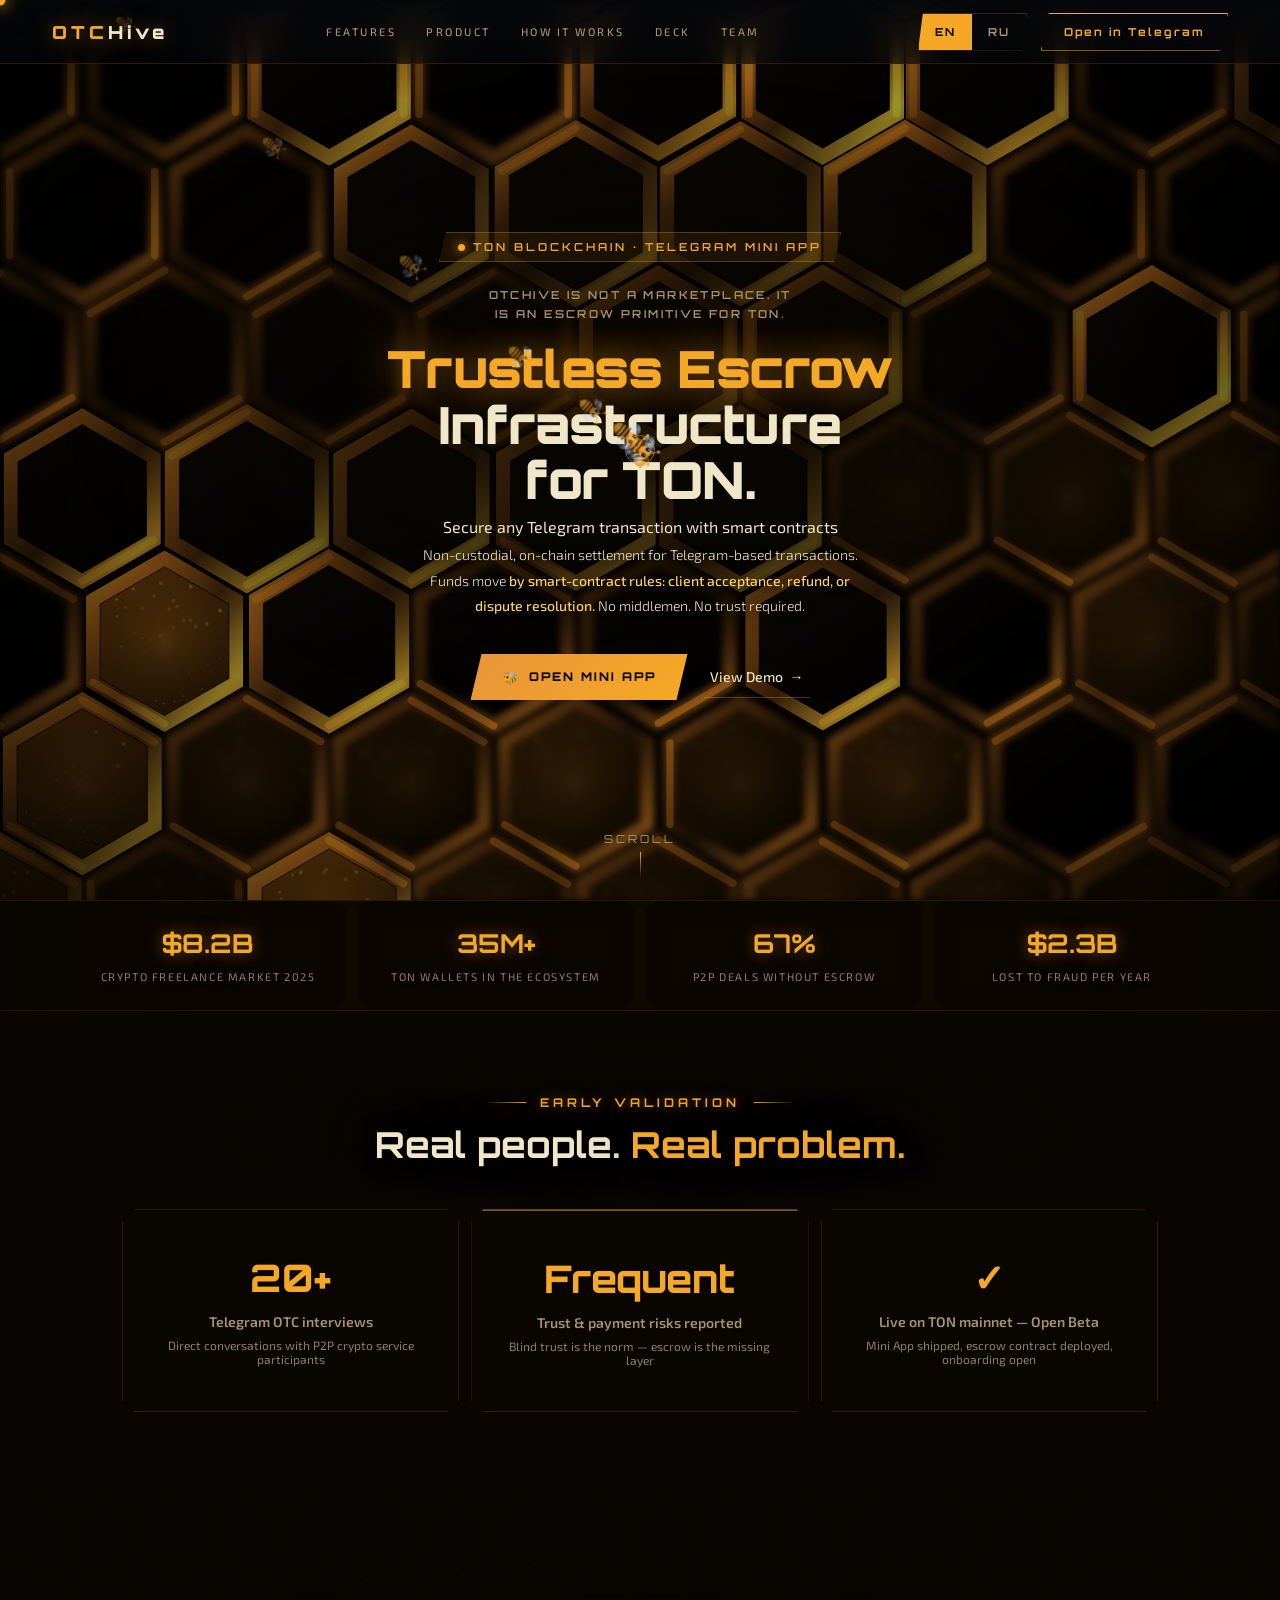
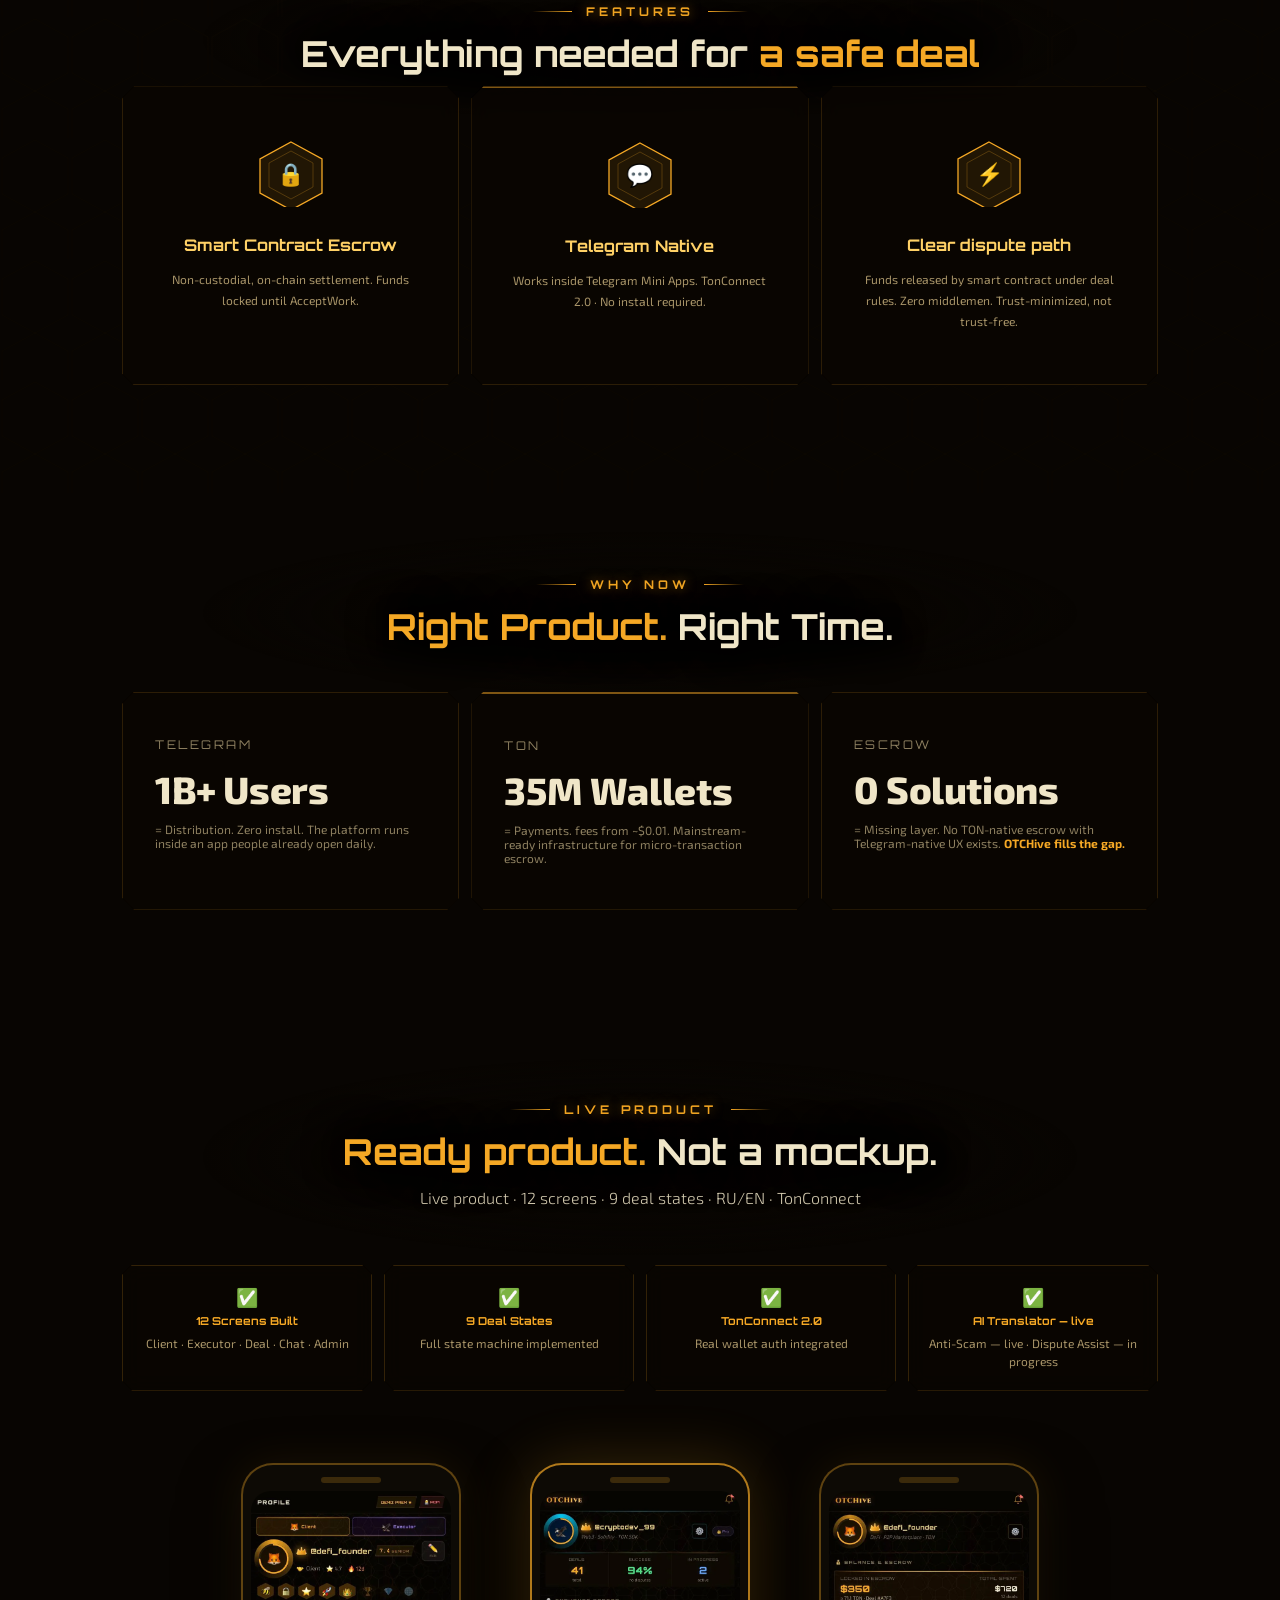
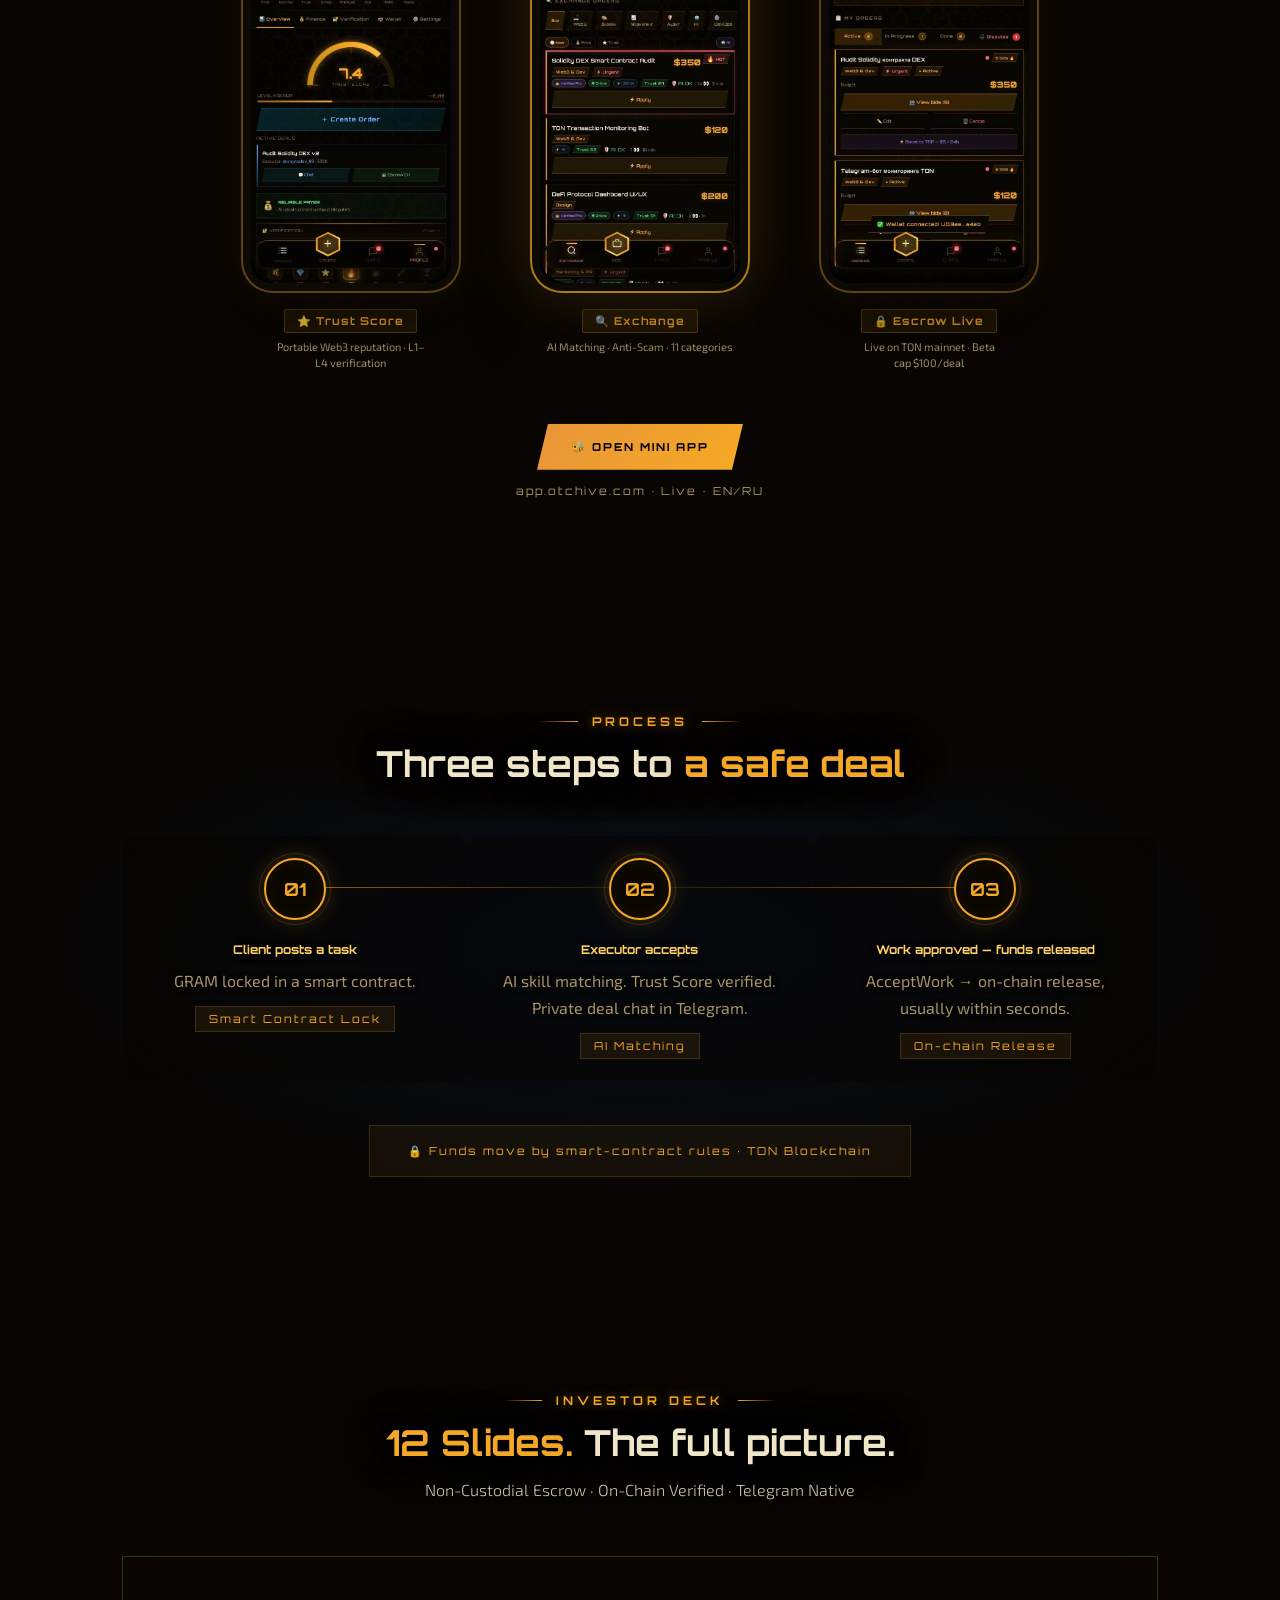
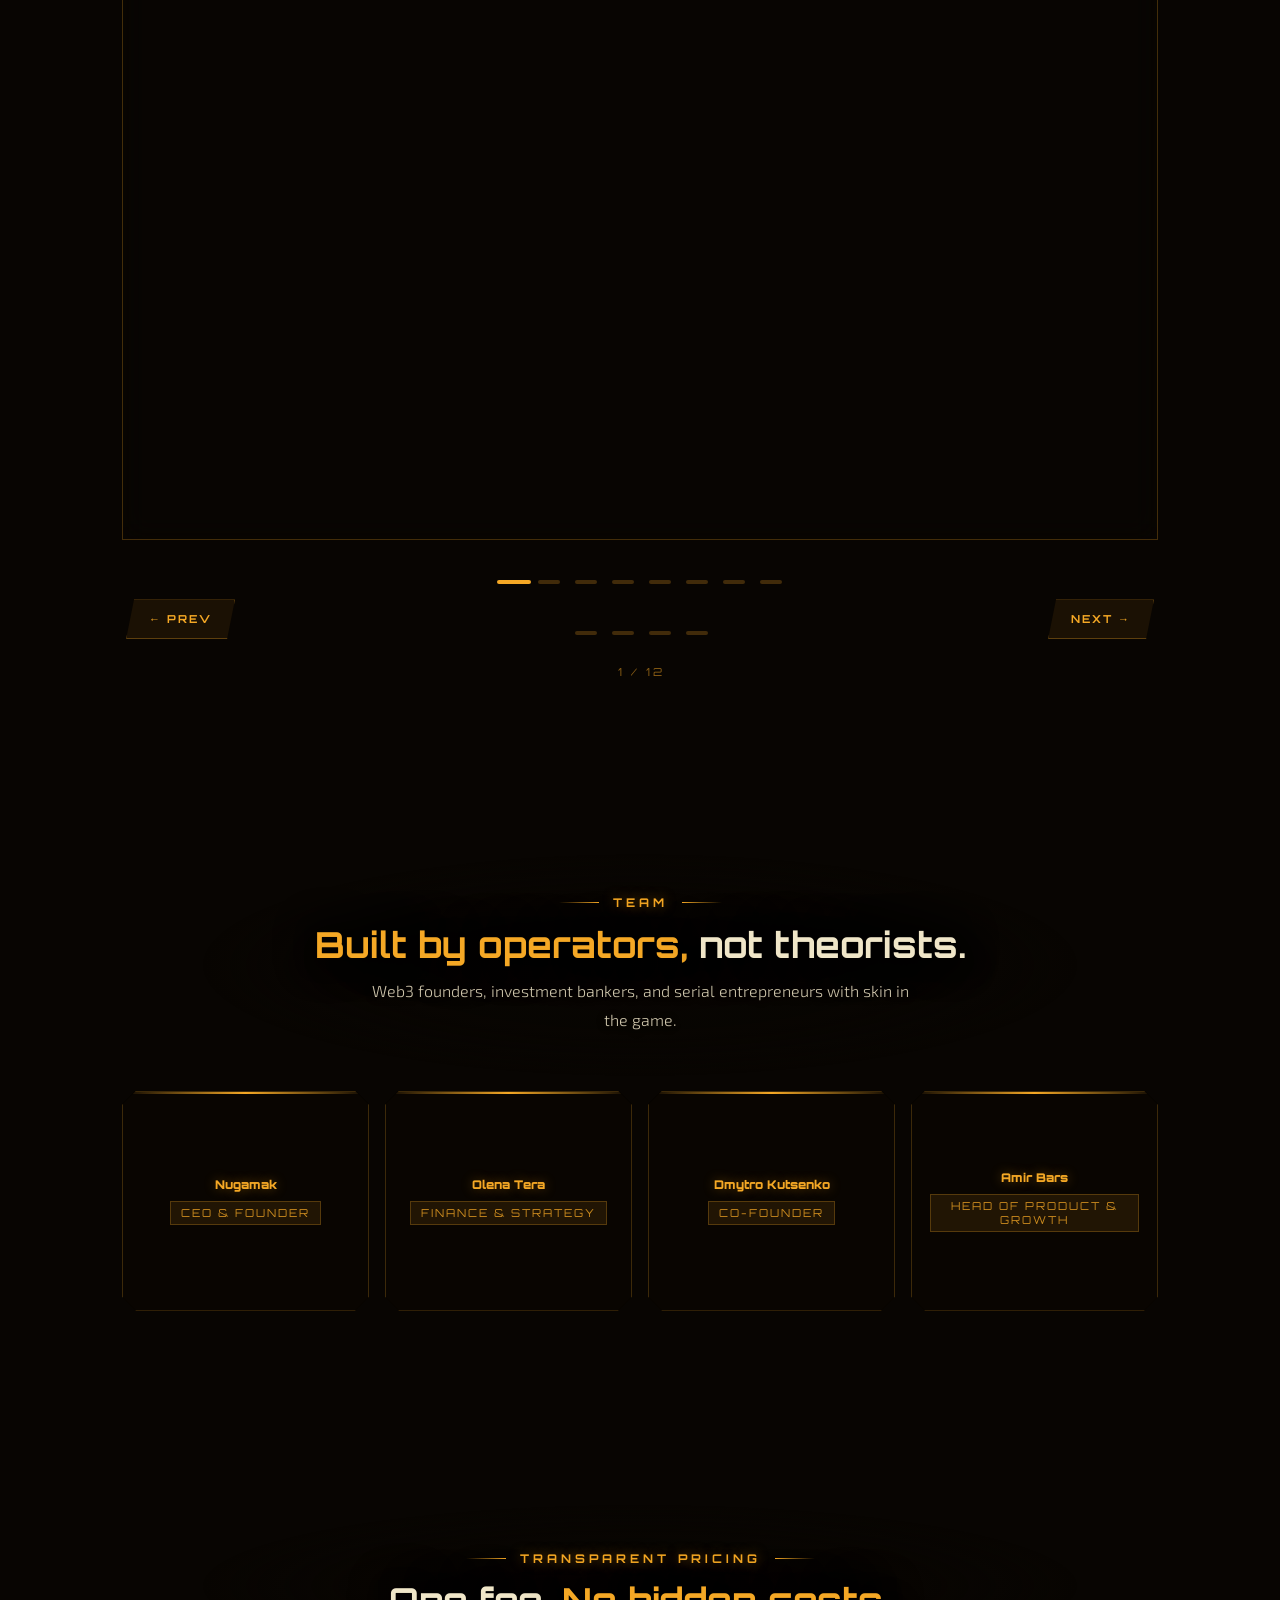
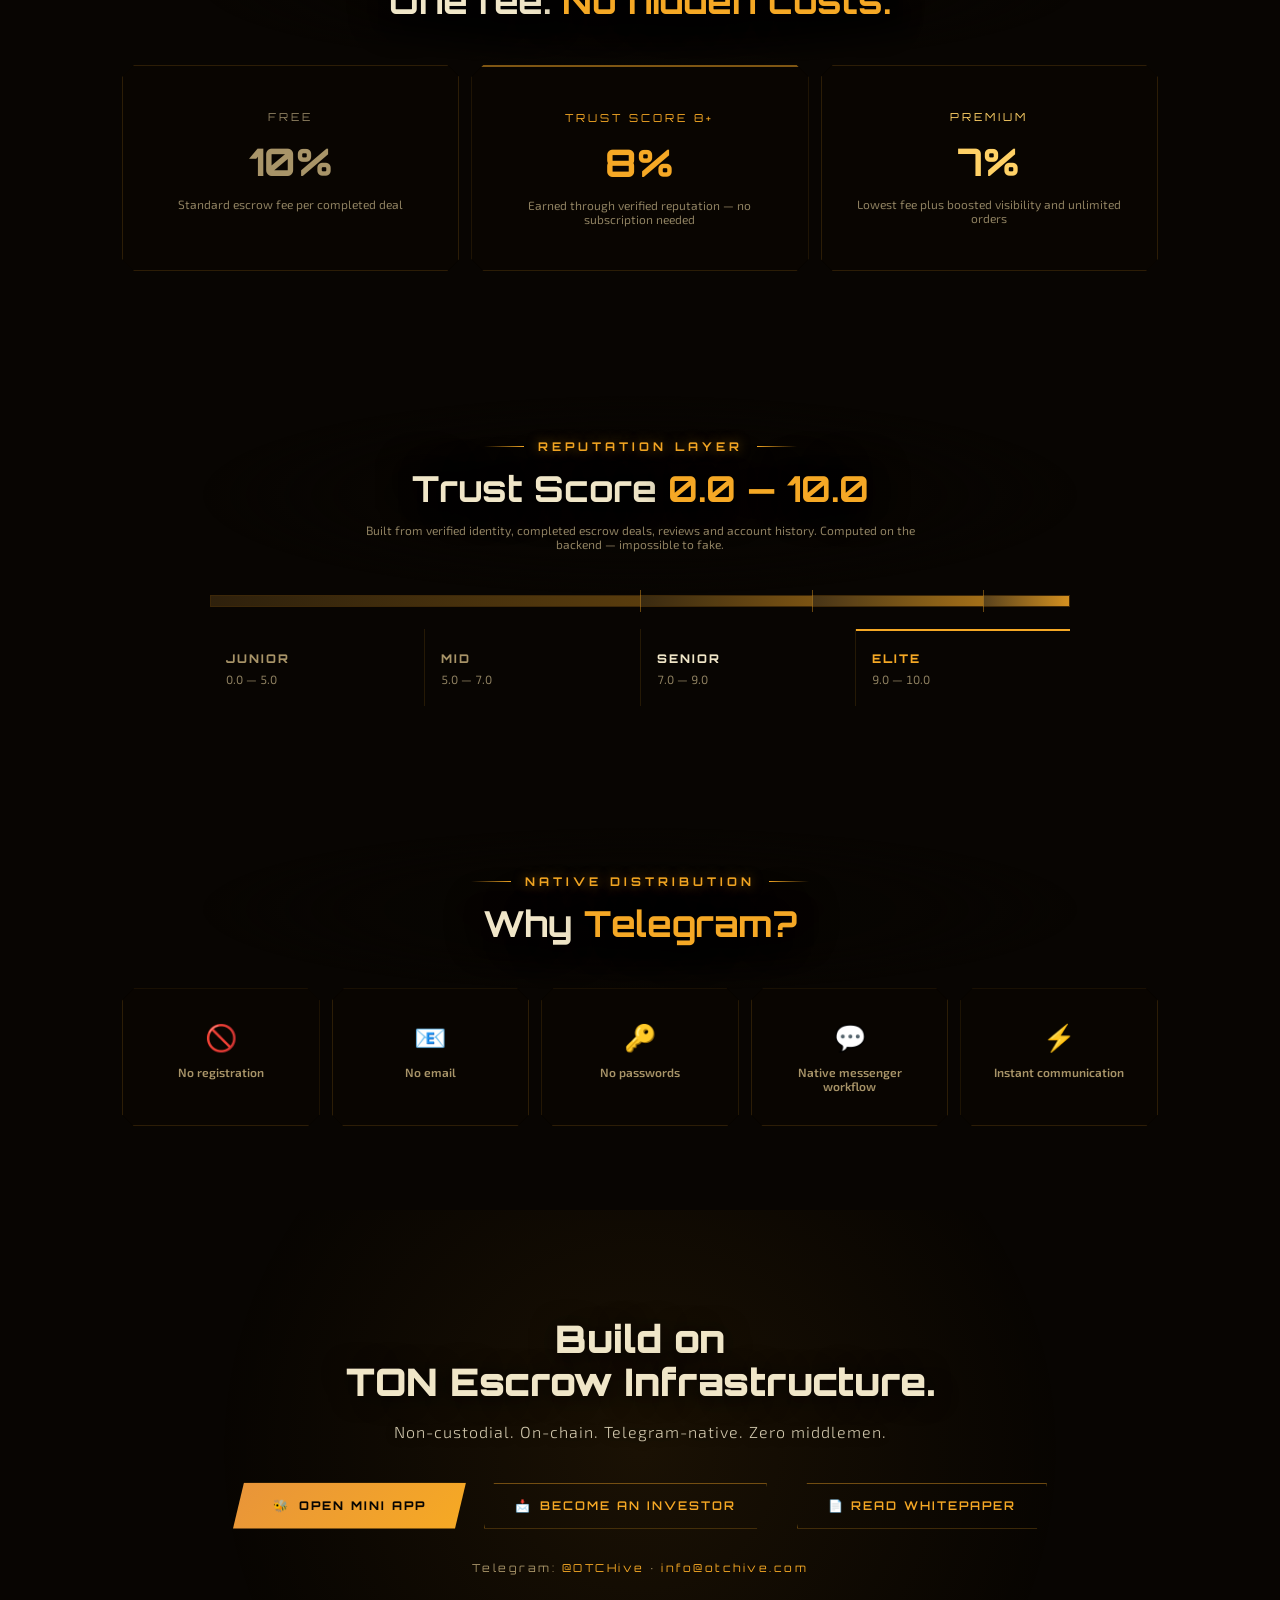
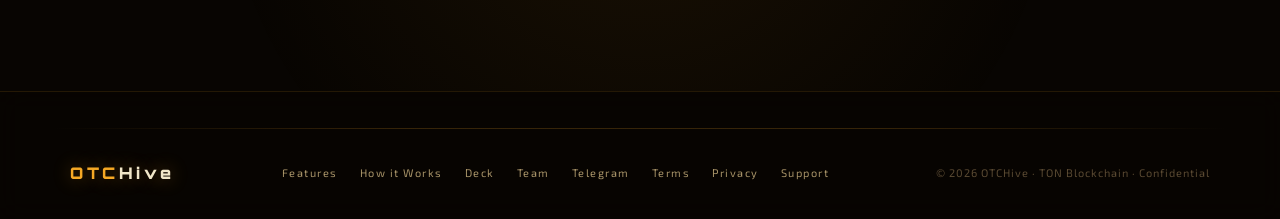
==== commit 0af9db4d: "HIVE environment: glow-only response, portrait cut for phones" ====
--- a/index.html
+++ b/index.html
@@ -352,9 +352,11 @@
 <body>
 <div id="hiveEnv" aria-hidden="true" data-state="off">
   <video class="hive-env-vid" muted playsinline preload="none"
-         poster="media/hive-env-poster.webp" disablepictureinpicture>
-    <source src="media/hive-env.mp4" type="video/mp4">
-  </video>
+         disablepictureinpicture
+         data-wide="media/hive-env.mp4"
+         data-wide-poster="media/hive-env-poster.webp"
+         data-narrow="media/hive-env-mobile.mp4"
+         data-narrow-poster="media/hive-env-mobile-poster.webp"></video>
 </div>
 <canvas id="globalHive"></canvas>
 <div id="CUR"></div>
--- a/polish.css
+++ b/polish.css
@@ -480,28 +480,40 @@
 /* Only shown once it can actually be scrubbed; until then the cell wall holds
    the page and nothing flickers. */
 #hiveEnv[data-state="live"] .hive-env-vid{opacity:1;}
+/* only reached if the video never becomes scrubbable */
 #hiveEnv[data-state="poster"]{
   background-image:url("media/hive-env-poster.webp");
   background-size:cover; background-position:center;
 }
+@media(max-width:900px){
+  #hiveEnv[data-state="poster"]{background-image:url("media/hive-env-mobile-poster.webp");}
+}
 #globalHive{z-index:-1;}
 
 /* Readability: the plate is busier than the canvas wall was, so the content
    column keeps a well of shadow under it. Not a flat black sheet — the hive
    stays visible everywhere the words are not. */
+/* Measured: the video changes by 47 units per pixel across a full scroll, but
+   the first version of this scrim let only 3.2 of that reach the screen — it
+   was eating 93% of the motion and the environment read as static black.
+   Darkening is now concentrated where type actually sits (the top bar, the
+   centre column, the footer) and released everywhere else. */
 #hiveEnv::after{
   content:""; position:absolute; inset:0;
   background:
-    linear-gradient(180deg, rgba(6,4,3,.86) 0%, rgba(6,4,3,.42) 18%,
-                            rgba(6,4,3,.42) 82%, rgba(6,4,3,.88) 100%),
-    radial-gradient(72% 60% at 50% 50%, rgba(6,4,3,0) 0%, rgba(6,4,3,.70) 100%);
+    linear-gradient(180deg, rgba(6,4,3,.82) 0%, rgba(6,4,3,.14) 16%,
+                            rgba(6,4,3,.14) 84%, rgba(6,4,3,.84) 100%),
+    radial-gradient(46% 62% at 50% 50%, rgba(6,4,3,.58) 0%,
+                                        rgba(6,4,3,.30) 58%, rgba(6,4,3,0) 100%);
 }
 @media(max-width:900px){
+  /* the phone shows the poster, not the video, so this only has to protect
+     type over a still image */
   #hiveEnv::after{
     background:
-      linear-gradient(180deg, rgba(6,4,3,.90) 0%, rgba(6,4,3,.62) 16%,
-                              rgba(6,4,3,.62) 84%, rgba(6,4,3,.92) 100%),
-      radial-gradient(86% 58% at 50% 50%, rgba(6,4,3,.18) 0%, rgba(6,4,3,.80) 100%);
+      linear-gradient(180deg, rgba(6,4,3,.88) 0%, rgba(6,4,3,.38) 14%,
+                              rgba(6,4,3,.38) 86%, rgba(6,4,3,.90) 100%),
+      radial-gradient(70% 60% at 50% 50%, rgba(6,4,3,.52) 0%, rgba(6,4,3,.20) 100%);
   }
 }
 @media(prefers-reduced-motion:reduce){
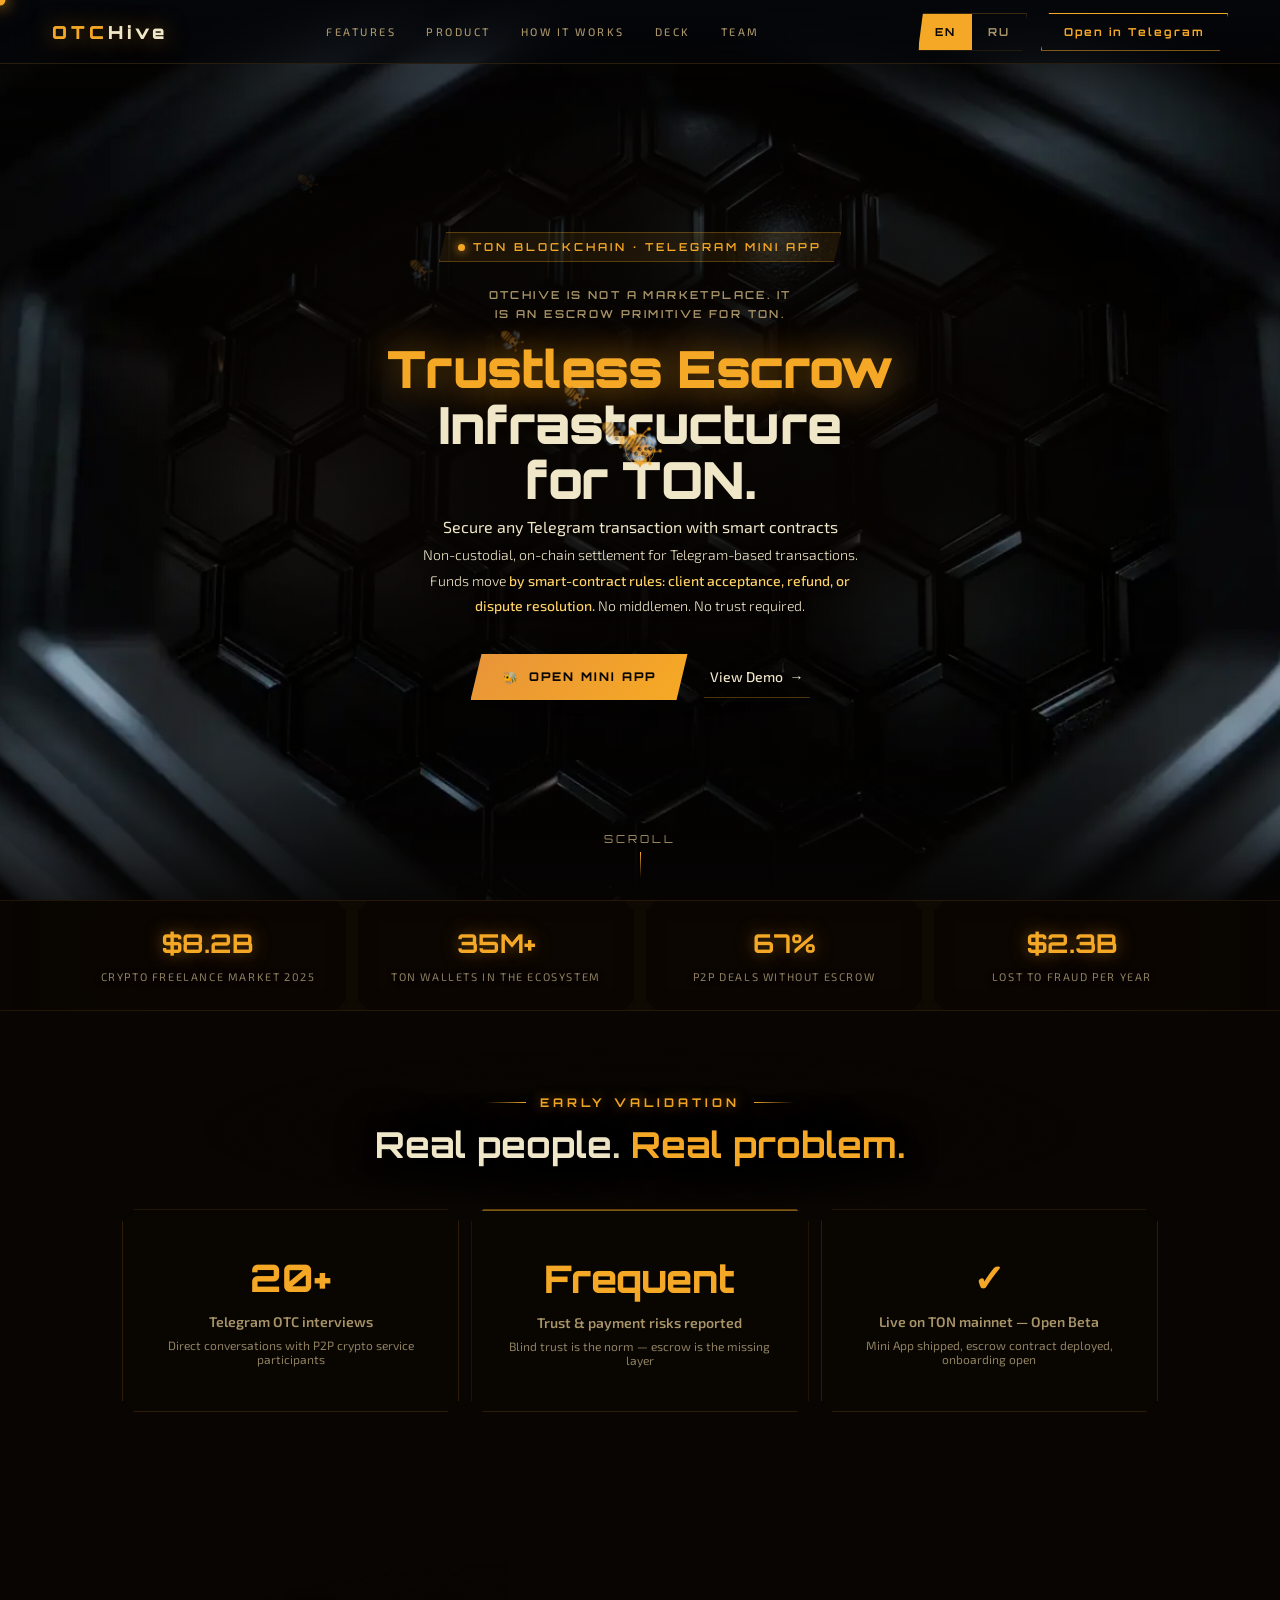
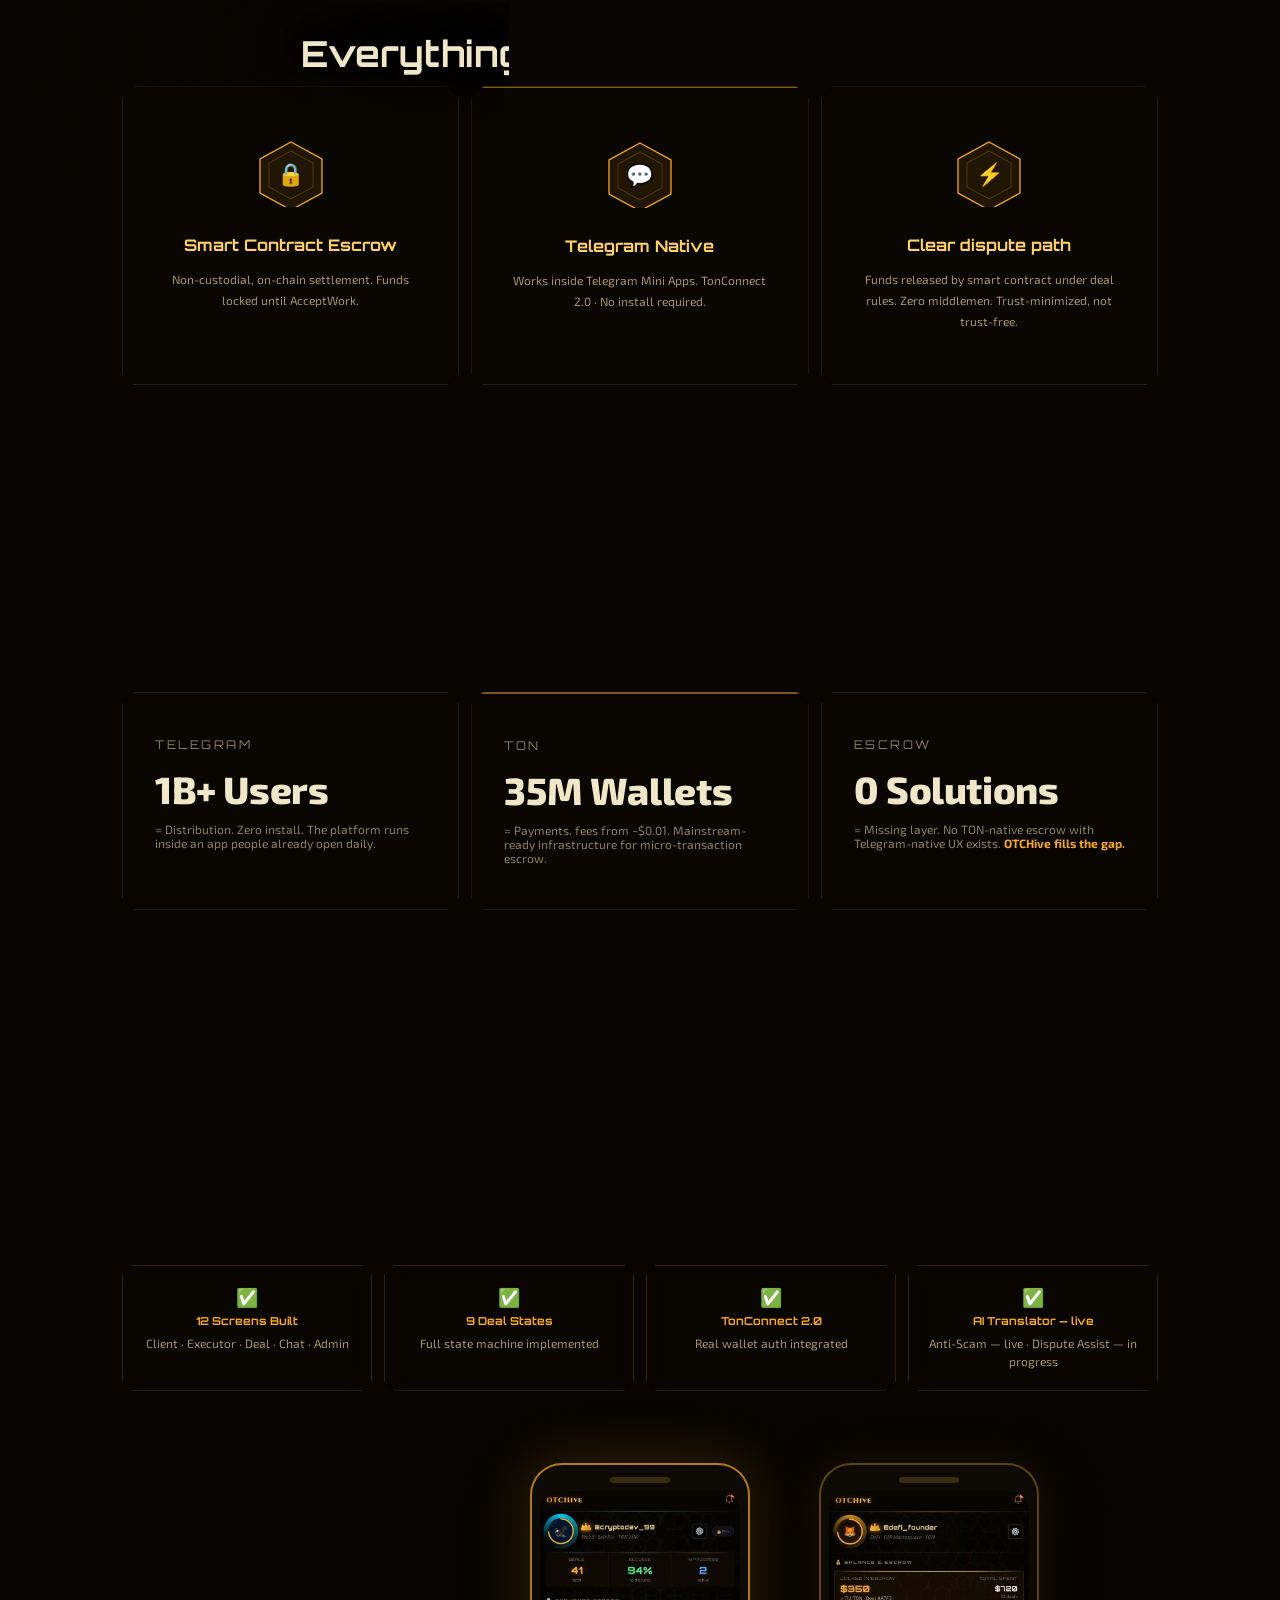
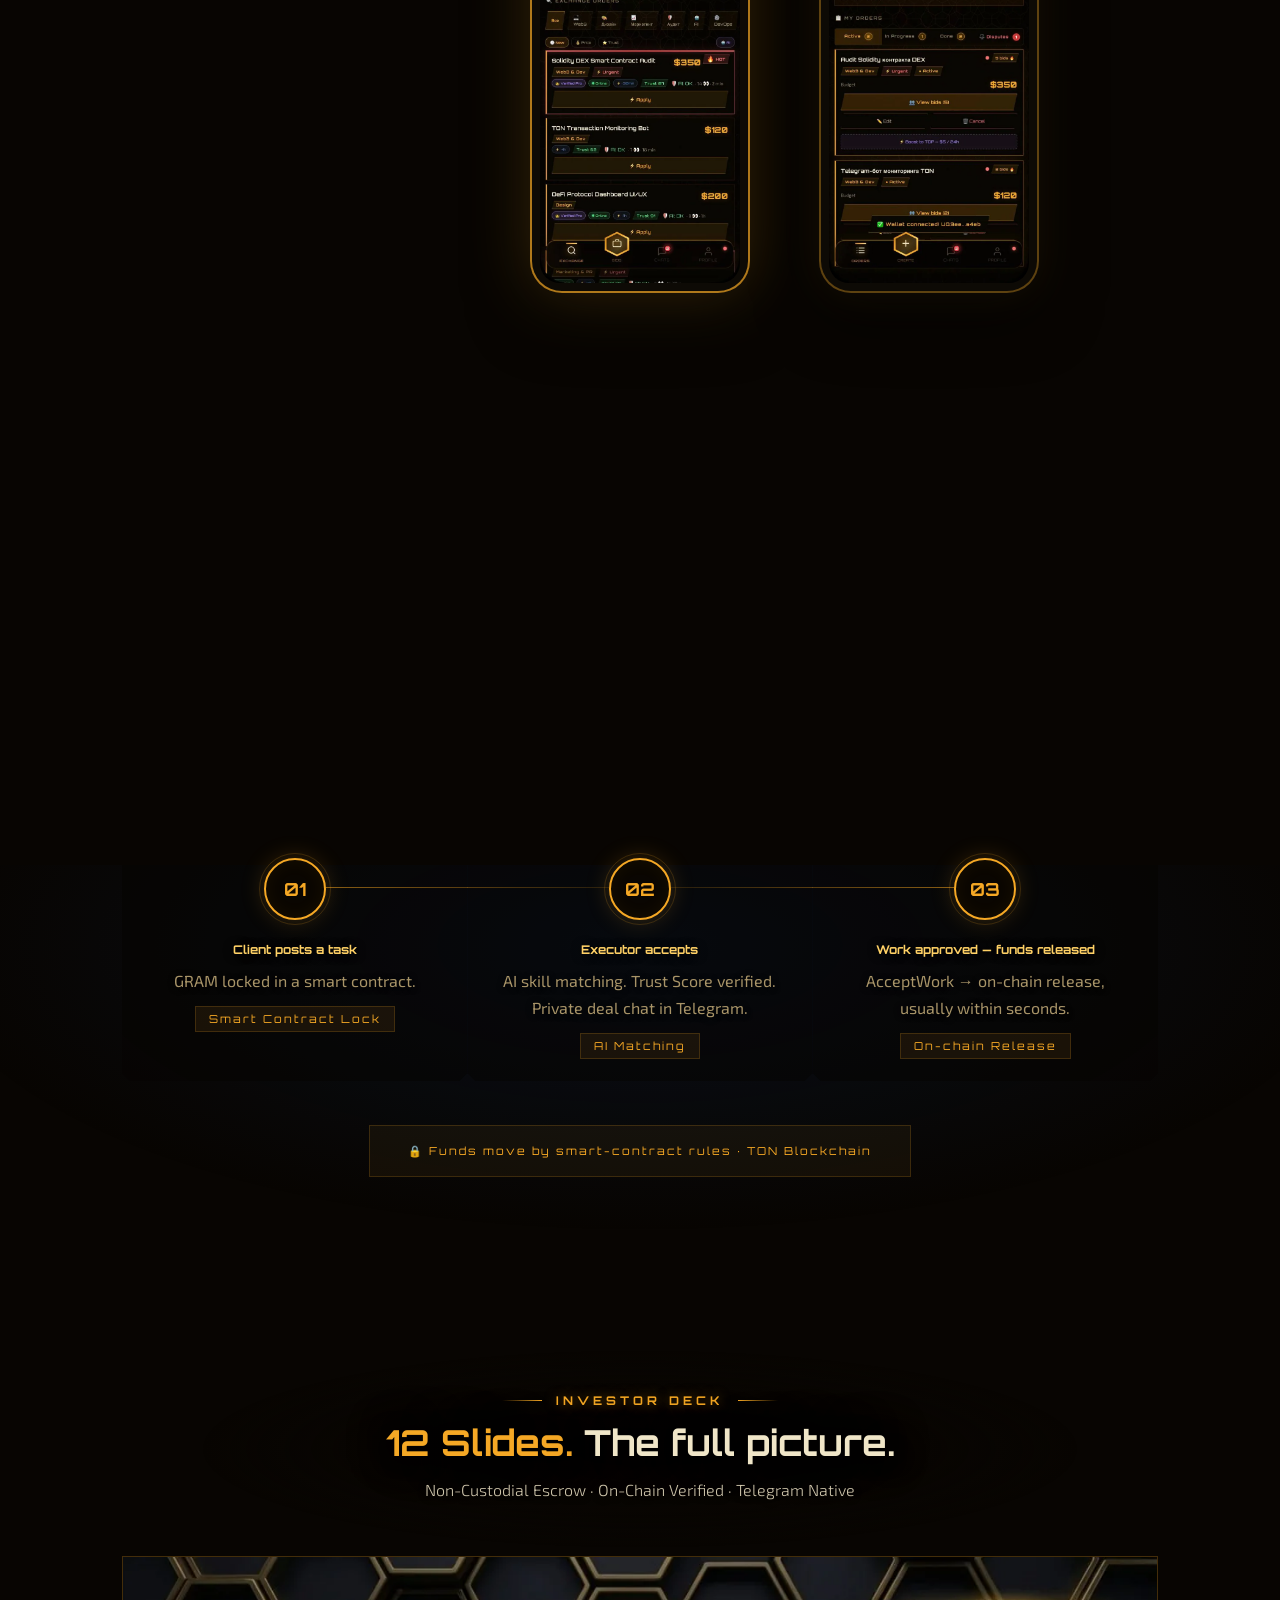
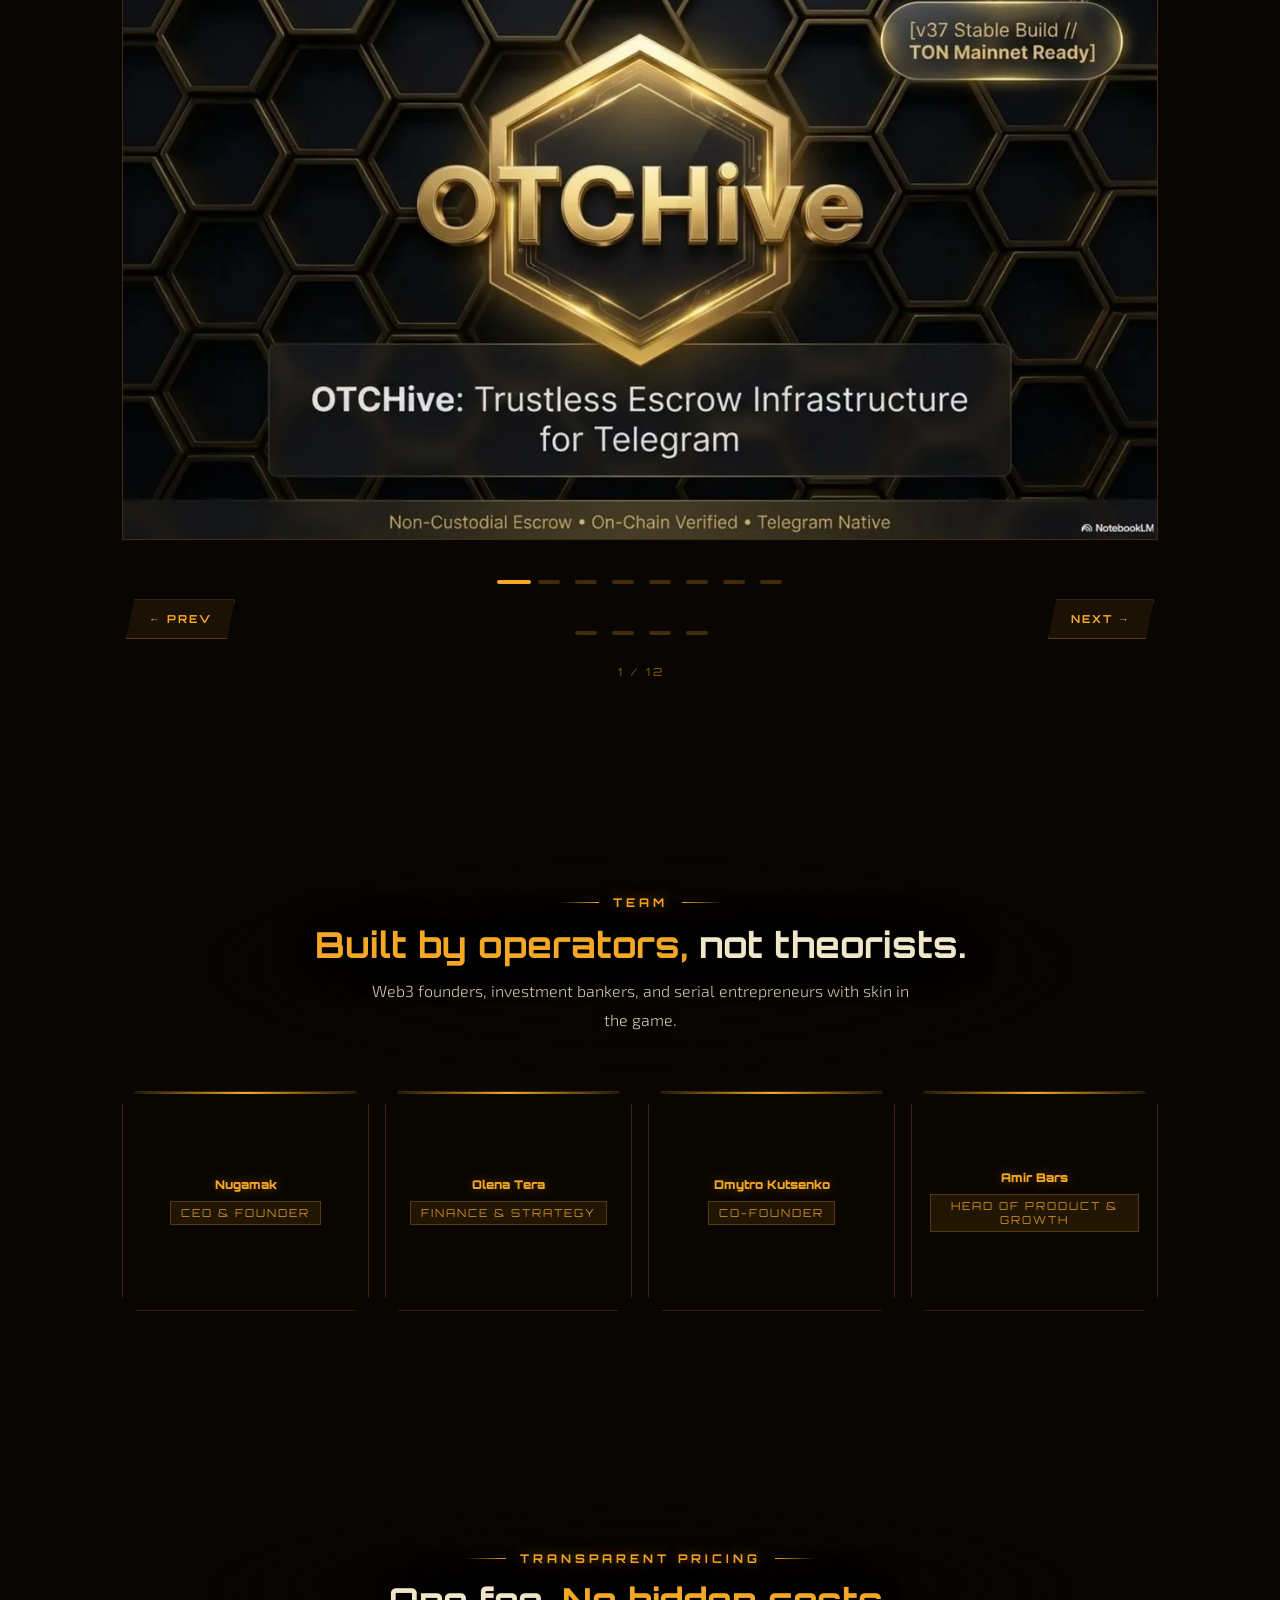
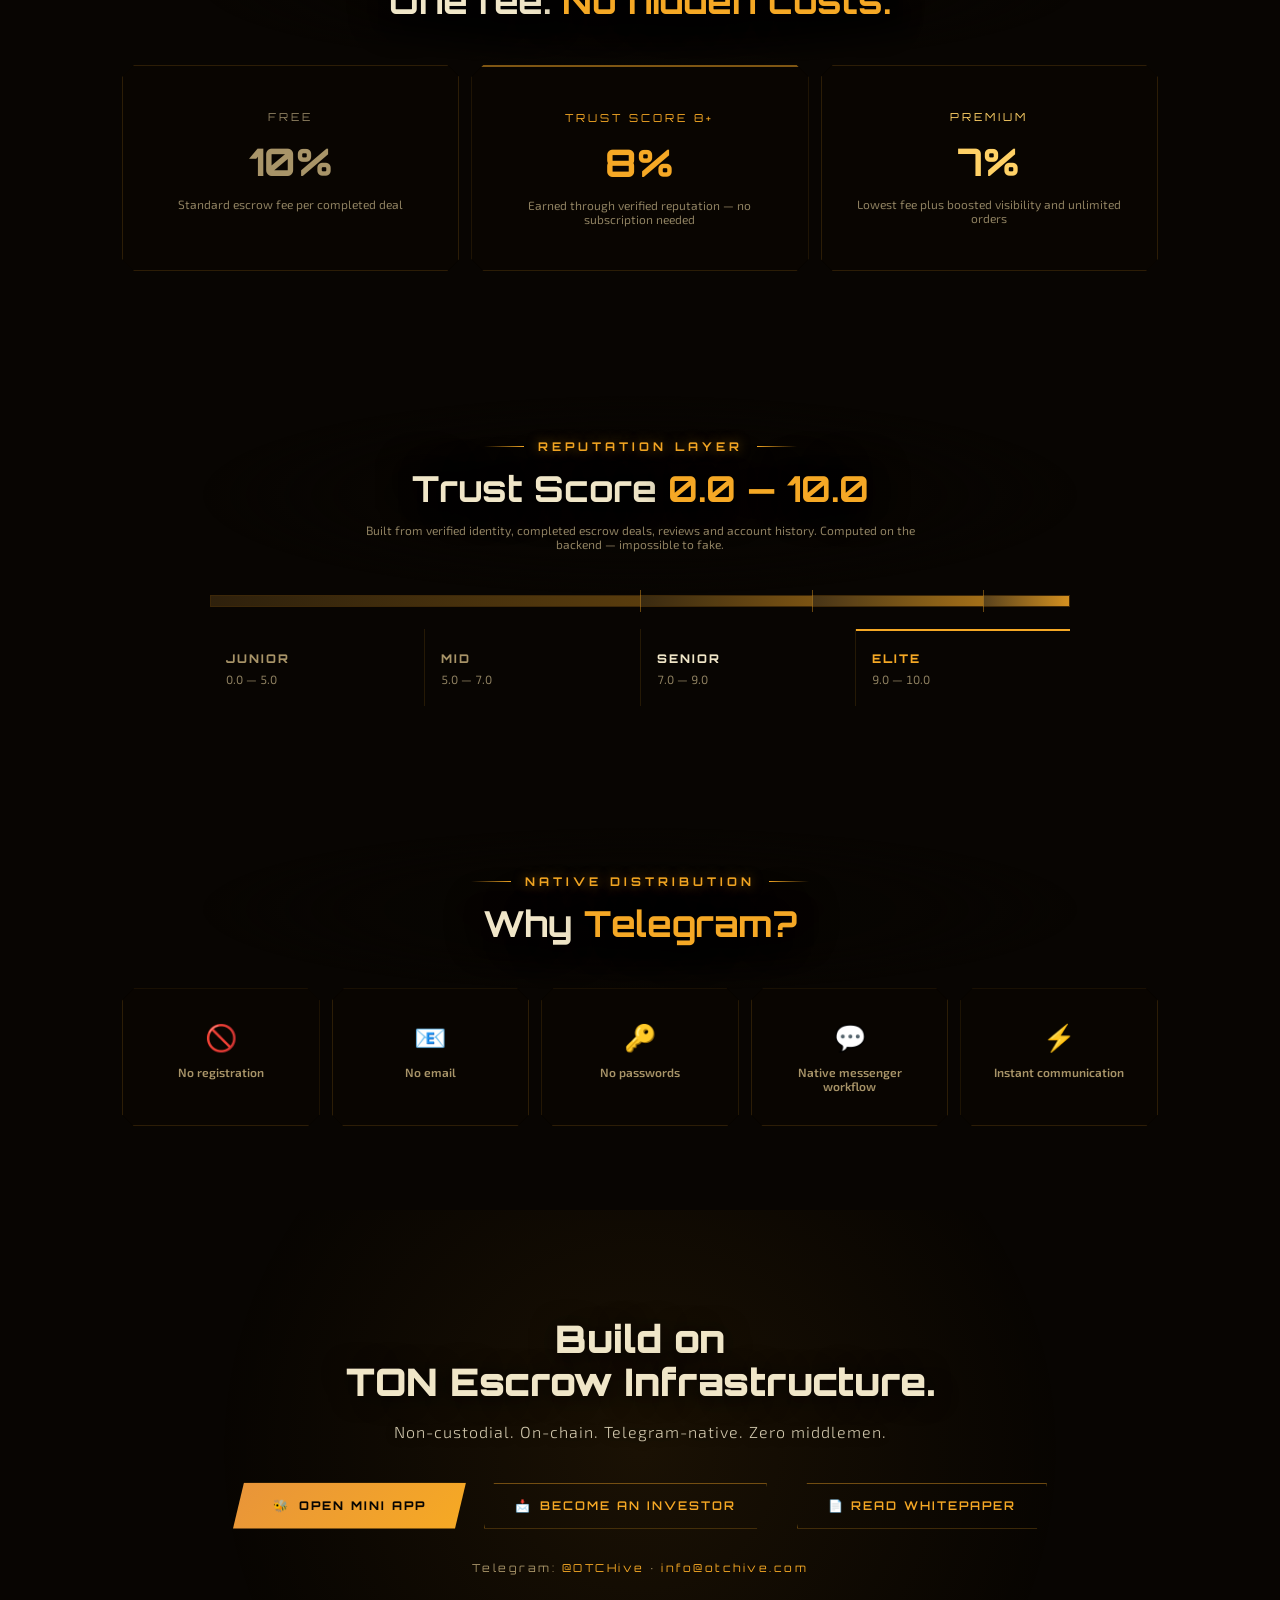
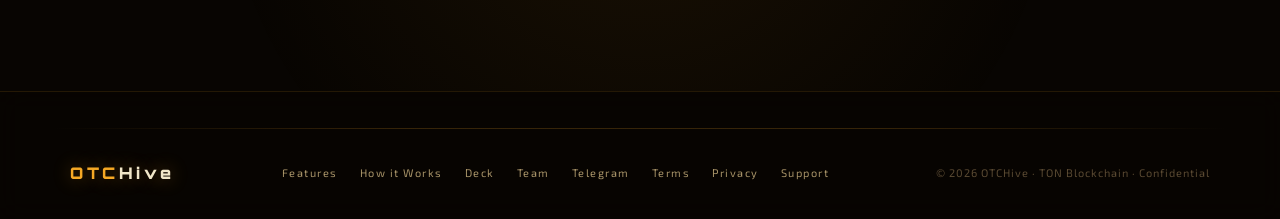
==== commit b7e009af: "HIVE environment: video-only background, drawn cell wall removed" ====
--- a/index.html
+++ b/index.html
@@ -351,6 +351,7 @@
 </head>
 <body>
 <div id="hiveEnv" aria-hidden="true" data-state="off">
+  <div class="hive-glow"></div>
   <video class="hive-env-vid" muted playsinline preload="none"
          disablepictureinpicture
          data-wide="media/hive-env.mp4"
@@ -358,7 +359,6 @@
          data-narrow="media/hive-env-mobile.mp4"
          data-narrow-poster="media/hive-env-mobile-poster.webp"></video>
 </div>
-<canvas id="globalHive"></canvas>
 <div id="CUR"></div>
 <div id="CURL"></div>
 
@@ -1318,8 +1318,6 @@
 }
 function showMError(txt){document.getElementById('mError').textContent=txt;document.getElementById('mError').style.display='block';const btn=document.getElementById('mBtn');btn.disabled=false;btn.style.opacity='1';const isRu=document.querySelector('.lb.on')&&document.querySelector('.lb.on').textContent==='RU';document.getElementById('mBtnTxt').textContent=isRu?'Отправить заявку':'Submit Request';}
 </script>
-
-<script src="hive-cells.js" defer></script>
 <script src="hive-env.js" defer></script>
 </body>
 </html>
--- a/polish.css
+++ b/polish.css
@@ -481,14 +481,16 @@
    the page and nothing flickers. */
 #hiveEnv[data-state="live"] .hive-env-vid{opacity:1;}
 /* only reached if the video never becomes scrubbable */
-#hiveEnv[data-state="poster"]{
+/* The poster is the clip's first frame and is always the layer's base, so the
+   page opens on the hive itself rather than on anything drawn. */
+#hiveEnv{
   background-image:url("media/hive-env-poster.webp");
   background-size:cover; background-position:center;
 }
 @media(max-width:900px){
-  #hiveEnv[data-state="poster"]{background-image:url("media/hive-env-mobile-poster.webp");}
-}
-#globalHive{z-index:-1;}
+  #hiveEnv{background-image:url("media/hive-env-mobile-poster.webp");}
+}
+
 
 /* Readability: the plate is busier than the canvas wall was, so the content
    column keeps a well of shadow under it. Not a flat black sheet — the hive
@@ -519,3 +521,15 @@
 @media(prefers-reduced-motion:reduce){
   .hive-env-vid{display:none;}
 }
+
+/* pointer light — one div, no canvas, no grid */
+.hive-glow{
+  position:absolute; top:0; left:0;
+  width:520px; height:520px; border-radius:50%;
+  opacity:0; pointer-events:none;
+  mix-blend-mode:screen;
+  will-change:transform, opacity;
+  background:radial-gradient(closest-side,
+    rgba(255,196,104,.30), rgba(245,168,37,.12) 42%, rgba(245,168,37,0) 72%);
+}
+@media(prefers-reduced-motion:reduce){ .hive-glow{display:none;} }
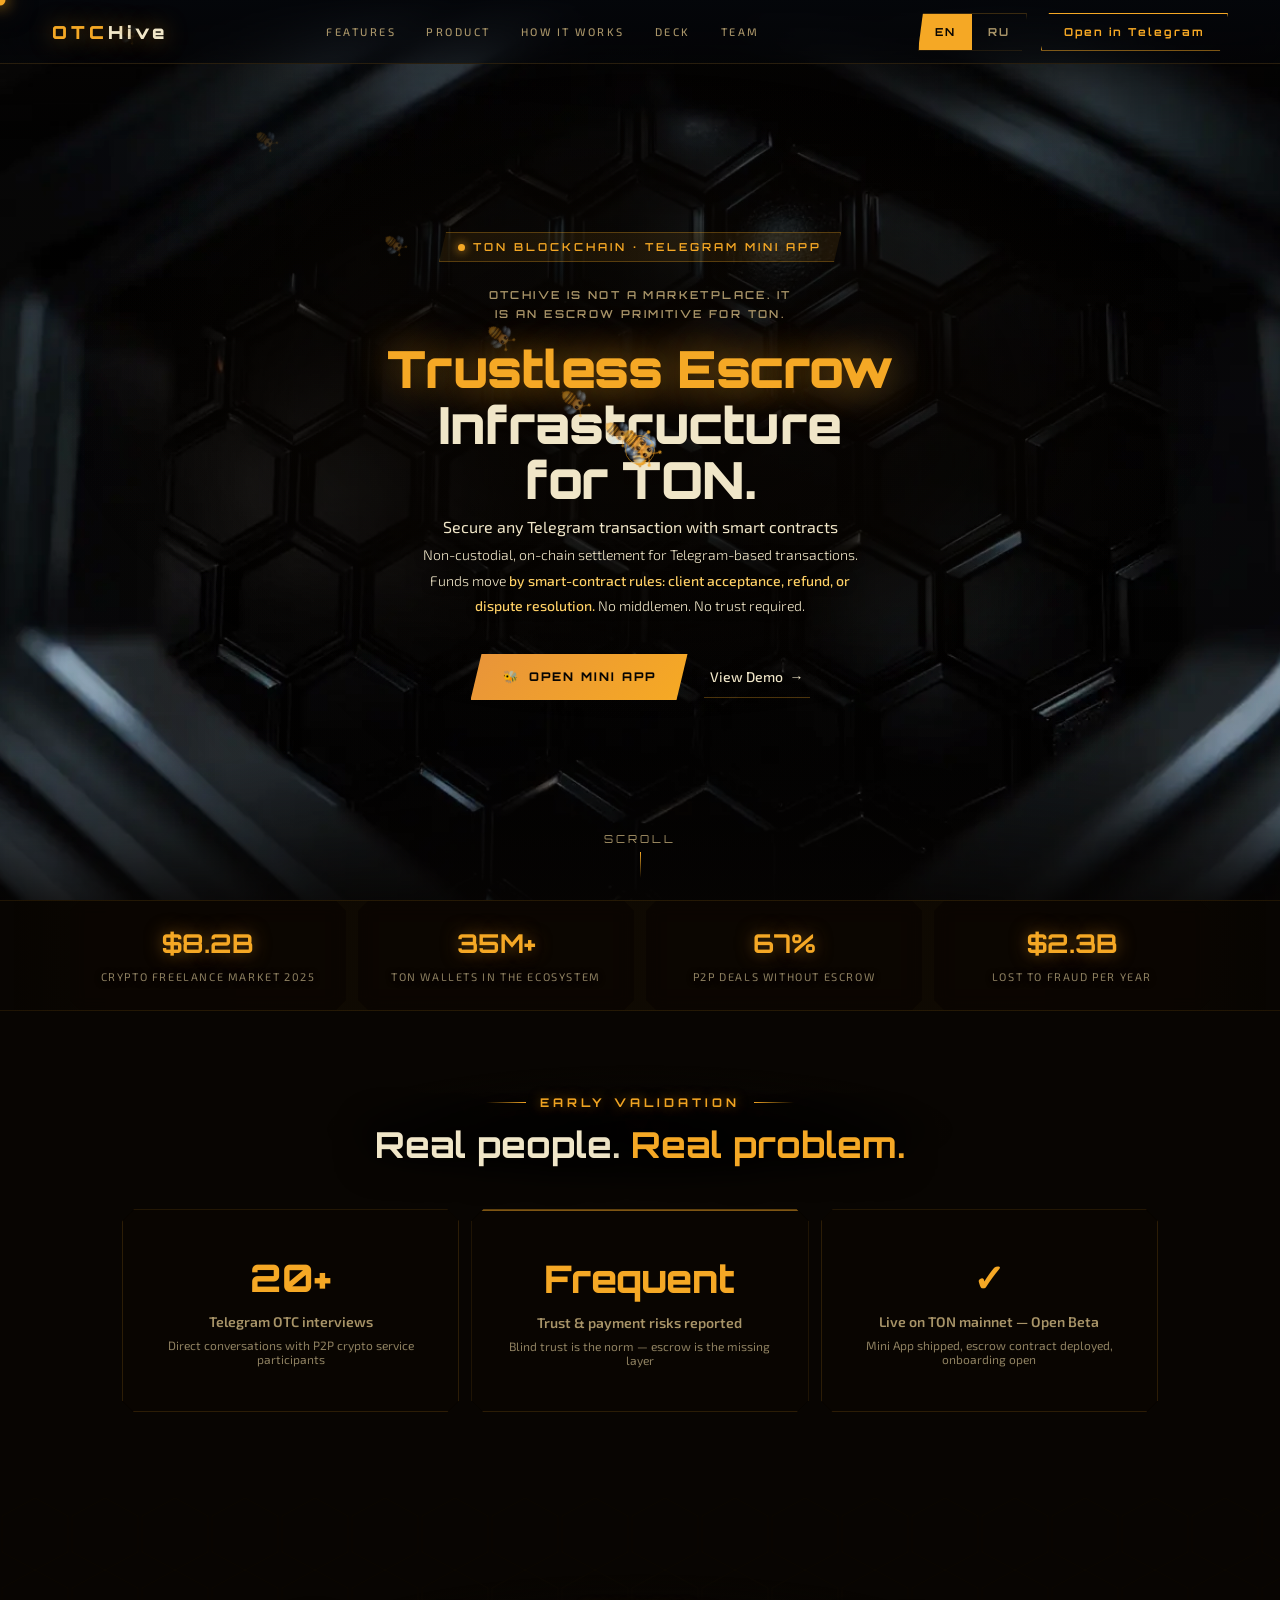
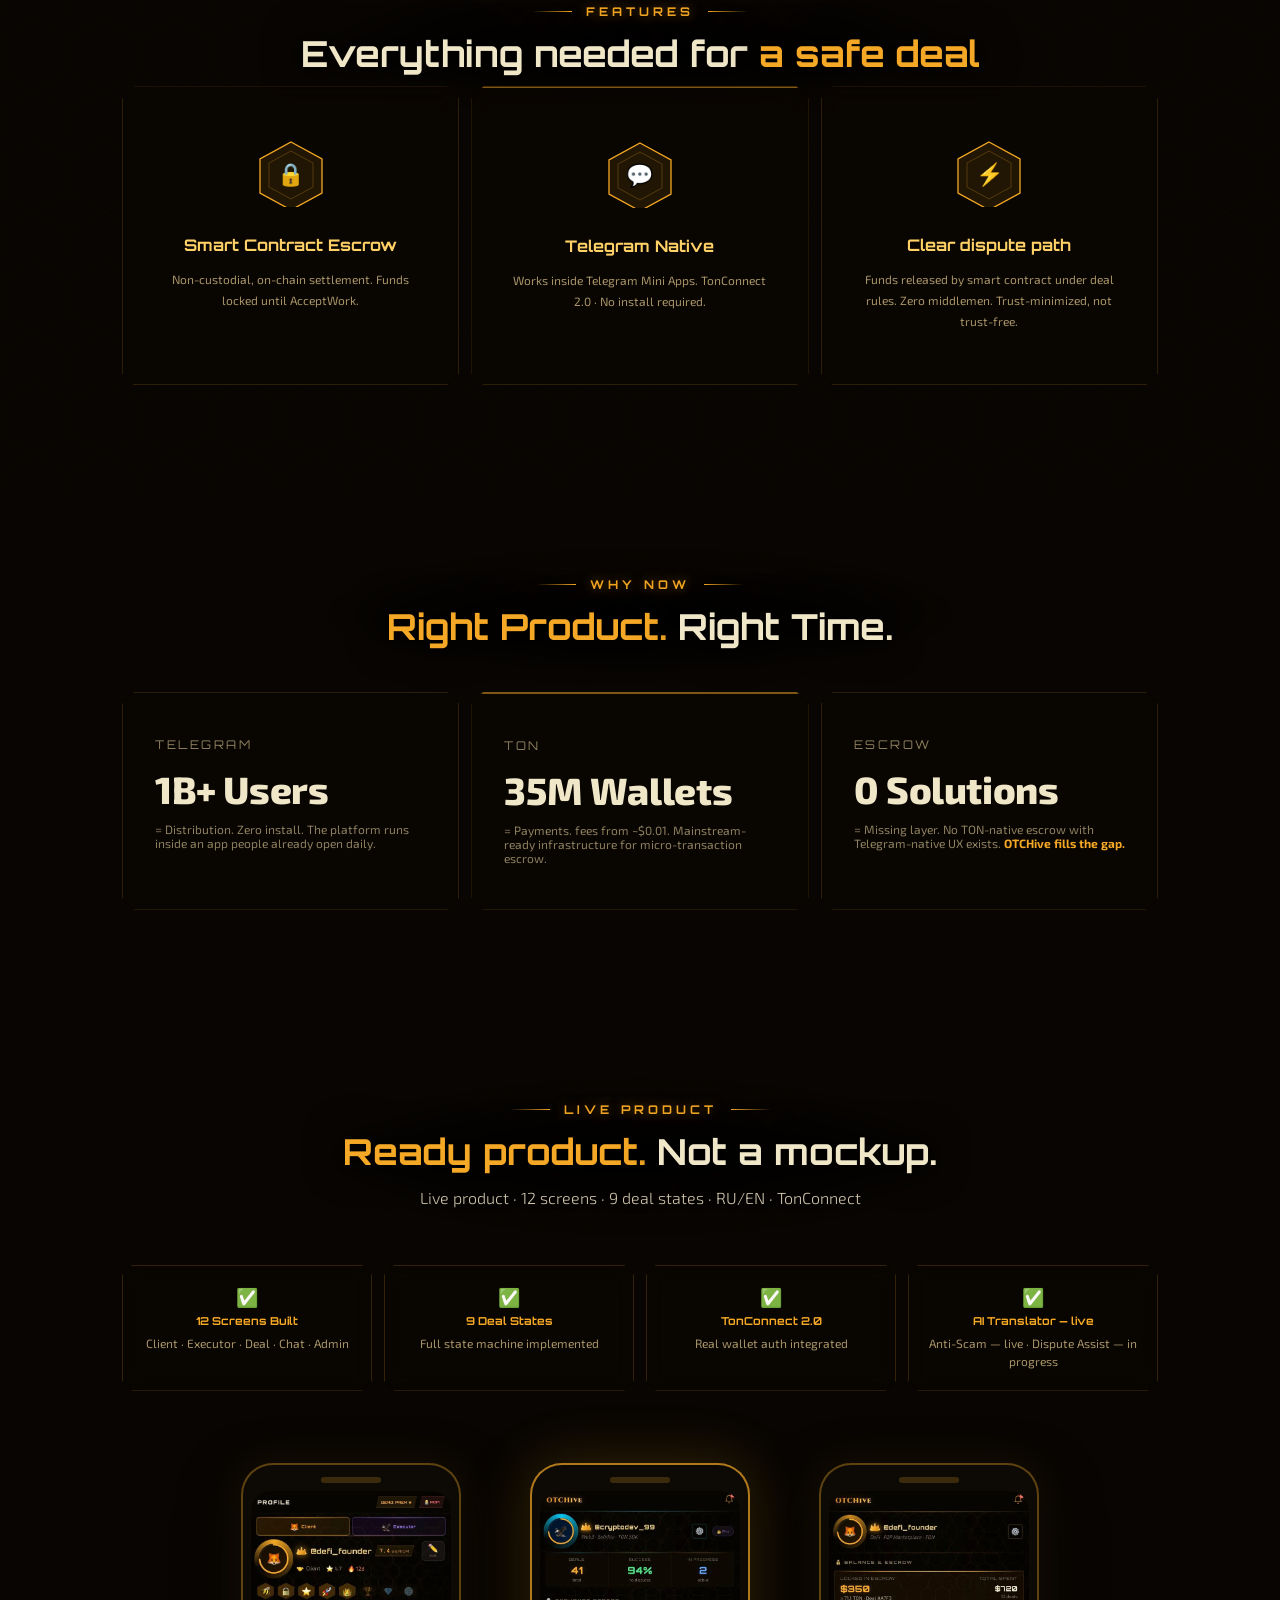
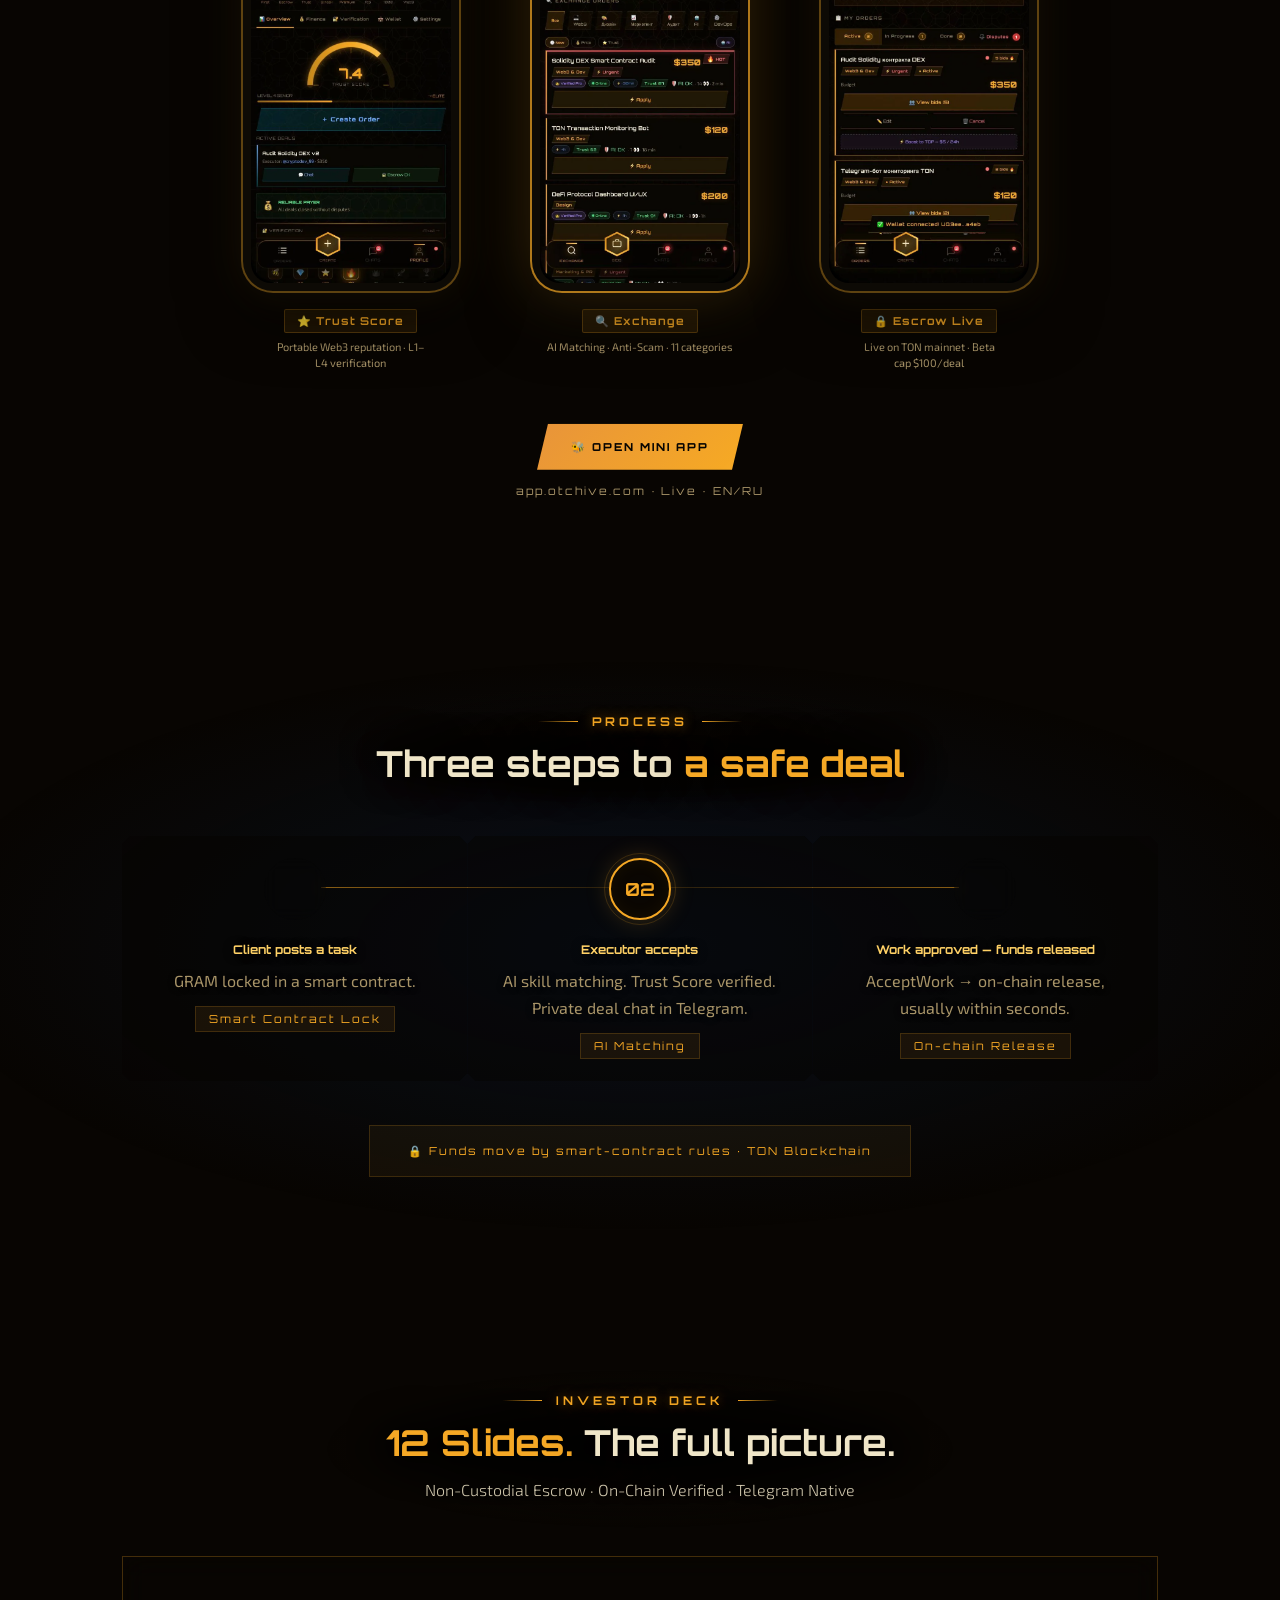
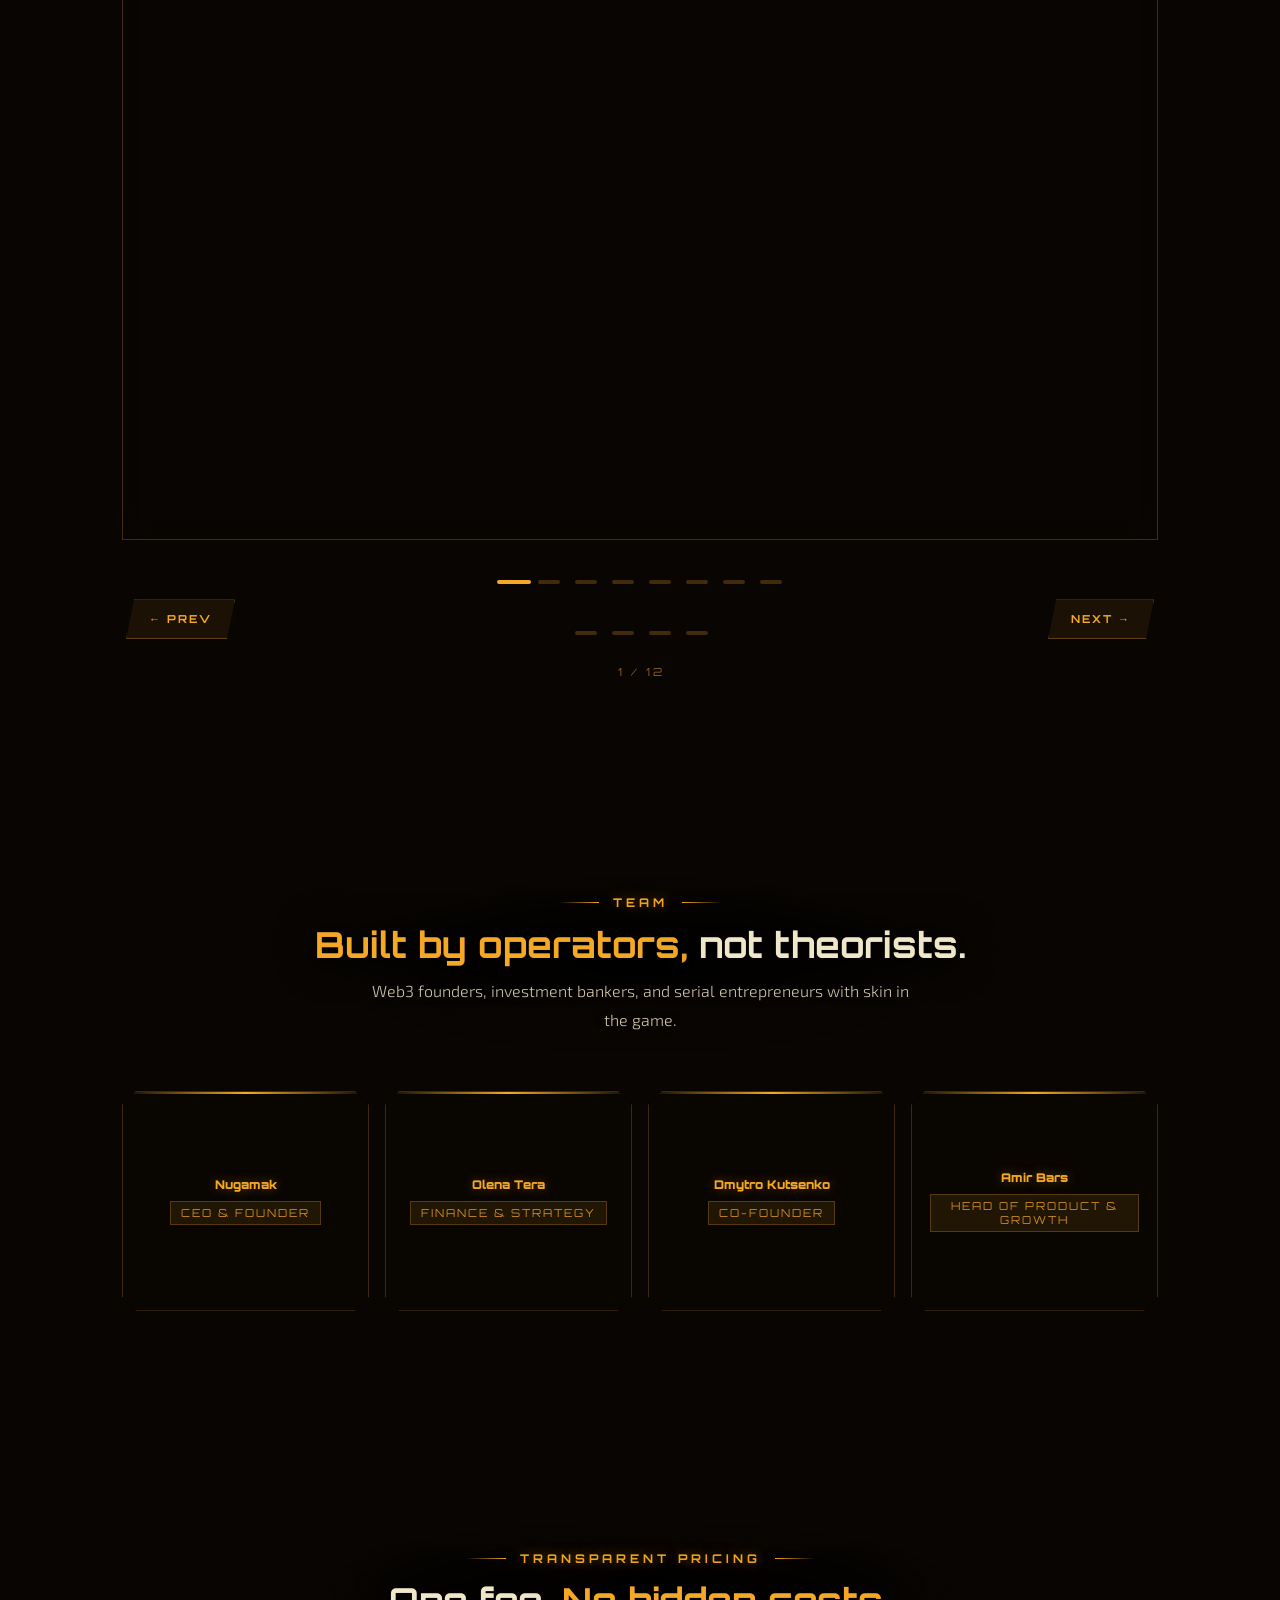
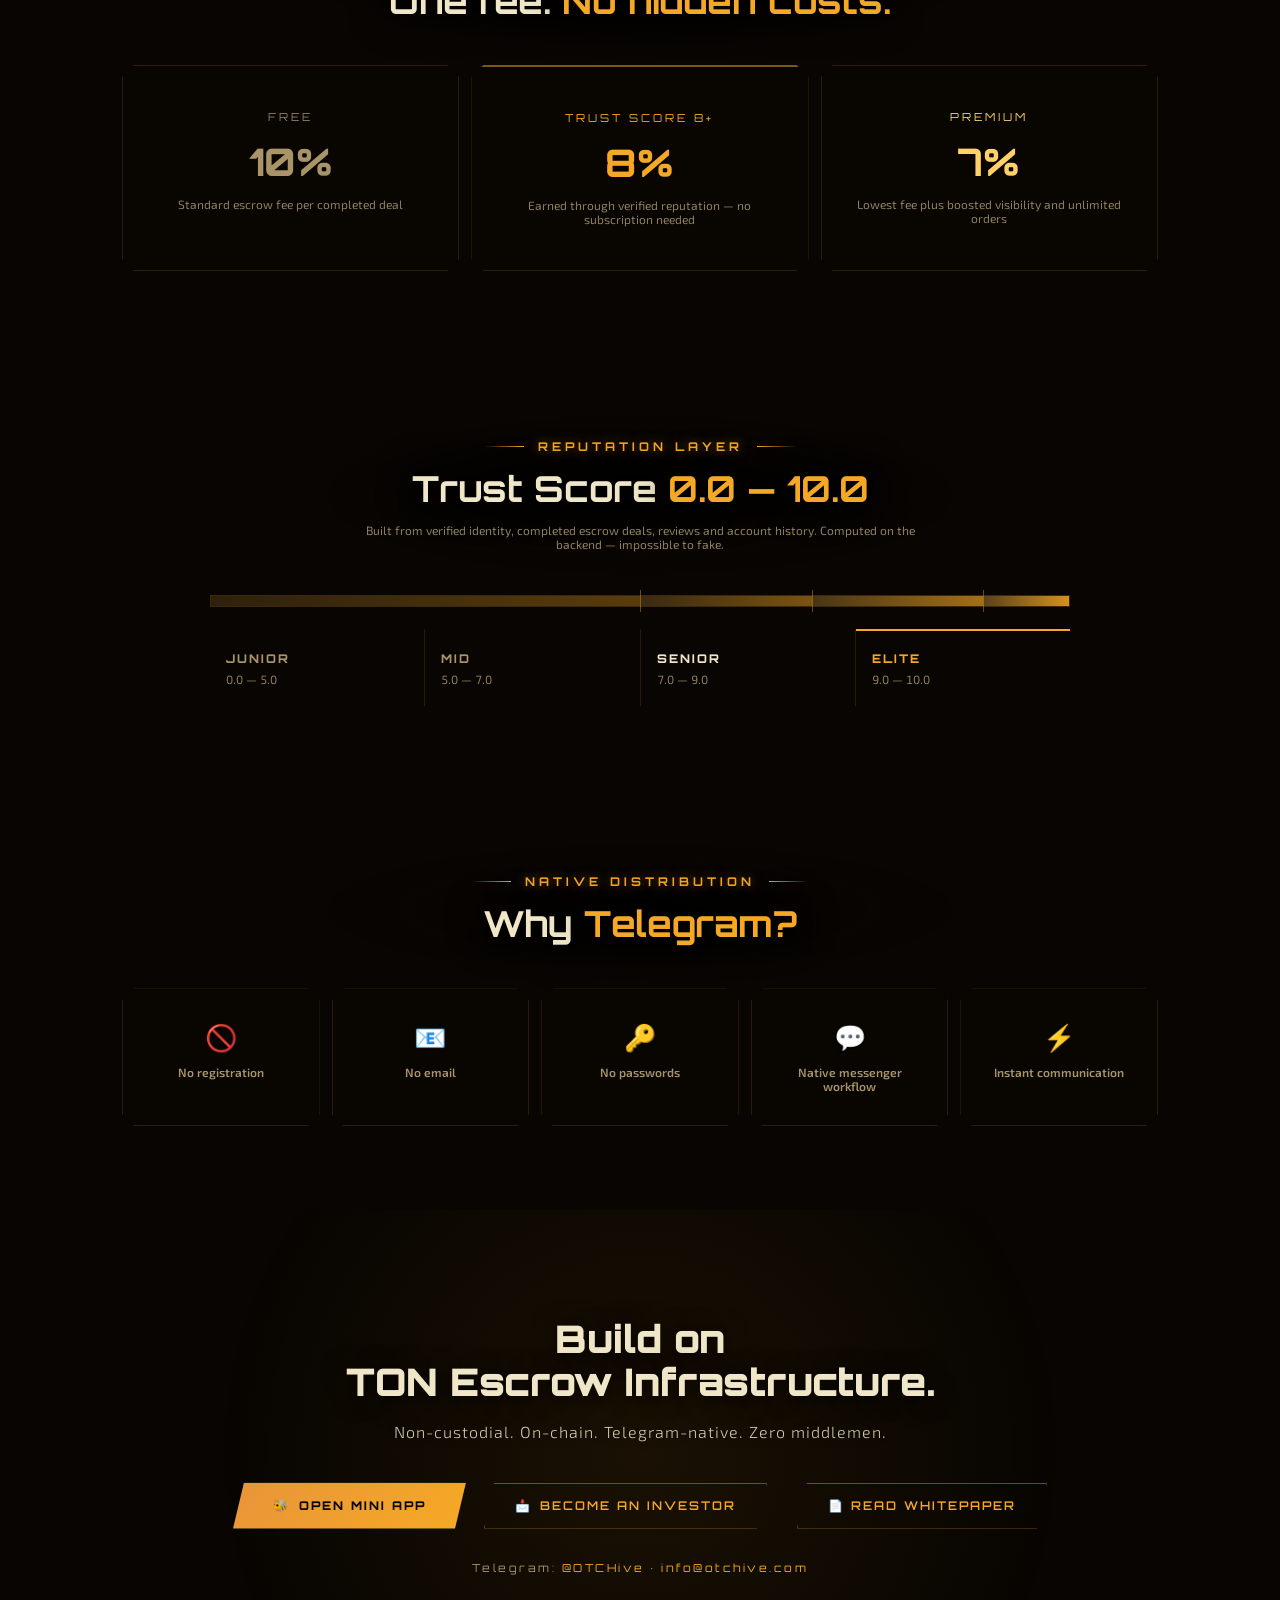
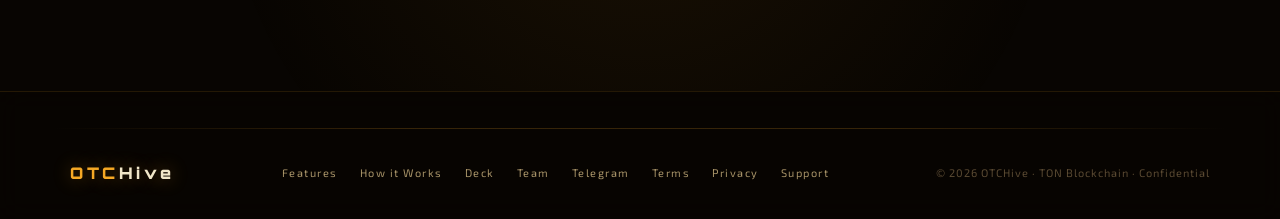
==== commit e80b5fe0: "Audit fixes: remove dead CSS, add robots.txt and sitemap.xml" ====
--- a/index.html
+++ b/index.html
@@ -27,7 +27,7 @@
 *{margin:0;padding:0;box-sizing:border-box;}html{scroll-behavior:smooth;}
 body{background:#080502;color:#F0E6C8;font-family:"Exo 2",sans-serif;overflow-x:hidden;}
 body.cust-cur{cursor:none;}
-#globalHive{position:fixed;top:0;left:0;width:100%;height:100%;z-index:0;pointer-events:none;}
+
 :root{--g1:#F5A825;--g2:#E8943A;--g3:#FFD166;--g4:#C97A10;--dk:#080502;--dk2:#0F0A04;--dk3:#1A1006;--mt:#8A7A52;--txt:#F0E6C8;}
 ::-webkit-scrollbar{width:4px;}::-webkit-scrollbar-thumb{background:rgba(245,168,37,.25);border-radius:2px;}
 @media(pointer:coarse){body{cursor:auto;}#CUR,#CURL{display:none;}}
@@ -183,7 +183,6 @@
 .aic:hover{background:rgba(16,9,2,.9);border-color:rgba(245,168,37,.5);}
 .airow{display:flex;align-items:center;justify-content:space-between;margin-bottom:12px;}
 .ainm{font-family:"Orbitron",sans-serif;font-size:12px;font-weight:700;color:var(--g3);}
-.aist{display:flex;align-items:center;gap:5px;font-family:"Orbitron",sans-serif;font-size:11px;letter-spacing:2px;color:var(--mt);}
 .dotl{width:7px;height:7px;border-radius:50%;display:inline-block;flex-shrink:0;}
 .dlive{background:#4ade80;box-shadow:0 0 8px rgba(74,222,128,.7);}
 .dsoon{background:#60a5fa;box-shadow:0 0 8px rgba(96,165,250,.6);}
@@ -218,9 +217,6 @@
 .tstrip{padding:30px 52px;border-top:1px solid rgba(245,168,37,.12);border-bottom:1px solid rgba(245,168,37,.12);background:rgba(10,6,2,.8);backdrop-filter:blur(12px);-webkit-backdrop-filter:blur(12px);position:relative;z-index:1;}
 .tinn{max-width:1140px;margin:0 auto;text-align:center;}
 .tlbl{font-family:"Orbitron",sans-serif;font-size:11px;letter-spacing:4px;color:var(--mt);margin-bottom:16px;text-transform:uppercase;}
-.tpls{display:flex;flex-wrap:wrap;justify-content:center;gap:9px;}
-.tpl{padding:6px 14px;background:rgba(245,168,37,.05);border:1px solid rgba(245,168,37,.12);font-size:11px;color:var(--mt);font-family:"Orbitron",sans-serif;letter-spacing:1px;transition:all .3s;}
-.tpl:hover{color:var(--g1);border-color:rgba(245,168,37,.4);}
 #cta{padding:140px 52px;text-align:center;position:relative;overflow:hidden;background:transparent;z-index:1;}
 #cta::before{content:"";position:absolute;width:900px;height:900px;background:radial-gradient(circle,rgba(245,168,37,.08) 0%,transparent 67%);top:50%;left:50%;transform:translate(-50%,-50%);pointer-events:none;}
 .ctabee{font-size:56px;display:block;margin:0 auto 26px;animation:floaty 4s ease-in-out infinite;filter:drop-shadow(0 0 18px rgba(245,168,37,.6));}
--- a/polish.css
+++ b/polish.css
@@ -107,7 +107,7 @@
 /* ── touch targets ──────────────────────────────────────────────────────*/
 .lb{min-height:44px; min-width:52px; padding:0 16px;}
 @media(pointer:fine){ .lb{min-height:36px;} }
-.flinks a,.ctameta a{display:inline-block; padding-block:10px;}
+.ctameta a{display:inline-block; padding-block:10px;}
 .tfc-link{padding:10px 14px;}
 button,a,input,select,textarea,summary{touch-action:manipulation;}
 html{-webkit-tap-highlight-color:rgba(245,168,37,.18);}
@@ -121,7 +121,7 @@
 .btn-out{transition:background-color var(--t-base) var(--e-out),
                     border-color var(--t-base) var(--e-out),
                     color var(--t-base) var(--e-out);}
-.lb,.deck-btn{transition:background-color var(--t-fast) var(--e-out),
+.lb{transition:background-color var(--t-fast) var(--e-out),
                           color var(--t-fast) var(--e-out),
                           border-color var(--t-fast) var(--e-out);}
 .phone-frame{transition:transform 320ms var(--e-out), box-shadow 320ms var(--e-out);}
@@ -151,9 +151,6 @@
   background:var(--g1);
   transition:transform var(--t-base) var(--e-out);}
 .nav-toggle span:first-child{top:19px;}
-.nav-toggle span:last-child{top:24px;}
-.nav-toggle[aria-expanded="true"] span:first-child{transform:translateY(2.5px) rotate(45deg);}
-.nav-toggle[aria-expanded="true"] span:last-child{transform:translateY(-2.5px) rotate(-45deg);}
 .nav-panel{
   position:fixed; top:64px; left:0; right:0; z-index:499;
   background:rgba(6,4,2,.97);
@@ -171,7 +168,7 @@
 }
 .nav-panel a:last-child{border-bottom:0;}
 .nav-panel a:hover,.nav-panel a:focus-visible{color:var(--g1);}
-@media(max-width:900px){ .nav-toggle{display:grid;} }
+@media(max-width:900px){ }
 
 /* ── safe areas ─────────────────────────────────────────────────────────*/
 nav{padding-left:max(52px, env(safe-area-inset-left));
@@ -197,9 +194,6 @@
 }
 
 /* Remaining transition:all declarations, made explicit. */
-.tpl{transition:color var(--t-base) var(--e-out),
-                border-color var(--t-base) var(--e-out),
-                background-color var(--t-base) var(--e-out);}
 .card-glow-wrap,.fcard{transition:border-color var(--t-base) var(--e-out),
                                    background-color var(--t-base) var(--e-out),
                                    transform var(--t-base) var(--e-out);}
@@ -309,16 +303,21 @@
   min-height:var(--ctl-h); align-items:center;
   padding:0 22px; font-size:var(--fs-micro);
 }
-.deck-btn{min-height:var(--ctl-h-sm); display:inline-flex; align-items:center;}
-
-/* ── type floor: nothing below 11px, nothing below 12px on touch ───────*/
-.aist,.ctameta,.eyebrow,.hl,.lb,.pc,.phone-tag,.pnote,.rmq,.scw,
-.stpig,.tfc-link,.tfc-role,.tfc-tag,.tlbl{font-size:var(--fs-micro);}
+
+/* ── type floor: nothing below 11px,nothing below 12px on touch ───────*/
+.ctameta,.hl,.lb,.pc,.phone-tag,.pnote,.rmq,.scw,.stpig,.tfc-link,.tfc-tag,.tlbl{font-size:var(--fs-micro);}
 .eyebrow{font-size:var(--fs-label); letter-spacing:4px;}
 .tfc-role{font-size:var(--fs-label);}
-@media(max-width:900px){
-  .aist,.ctameta,.pc,.phone-tag,.pnote,.rmq,.scw,.stpig,
-  .tfc-link,.tfc-role,.tfc-tag,.tlbl{font-size:var(--fs-label);}
+/* On a phone nothing carrying words drops below 13px. The 11px rung stays for
+   desktop labels, where reading distance is shorter and the type is tracked. */
+@media(max-width:900px){
+  .pc,.phone-tag,.pnote,.rmq,.scw,.stpig,.tfc-link,.tfc-role,.tfc-tag,.tlbl,.lpht,.lphd,.sbl,.hl,.fds,.stpd,.sdsc,.tfc-back-bio,.trsub{font-size:13px !important;}
+  .eyebrow{font-size:12px !important; letter-spacing:3px;}
+  footer a,.flinks a{font-size:13px !important;}
+  /* the stragglers carry their size inline, so they need the same weight */
+  .hkl,.hbadge span,.btn-gold,.btn-out,#deckCounter,
+  .lphc p,.ctameta,.scr-note{font-size:12px !important;}
+  .btn-gold,.btn-out{letter-spacing:1.6px;}
 }
 
 /* ── section rhythm ─────────────────────────────────────────────────────*/
@@ -341,21 +340,14 @@
 .fds,.stpd,.lphd{color:var(--mt); opacity:1;}
 
 /* ── mobile product section ─────────────────────────────────────────────
-   Three full-height phone frames stacked vertically added about 1,300px of
-   scroll on a phone for three screenshots. A swipeable row shows the same
-   thing in one screen and reads as a product, not a slideshow of images. */
-@media(max-width:768px){
-  .scr-row{
-    display:grid; grid-auto-flow:column; grid-auto-columns:76%;
-    gap:16px; overflow-x:auto; overscroll-behavior-x:contain;
-    scroll-snap-type:x mandatory;
-    padding-inline:20px; margin-inline:-20px;
-    scrollbar-width:none;
-  }
-  .scr-row::-webkit-scrollbar{display:none;}
-  .scr-row > *{scroll-snap-align:center; min-width:0;}
-  .phone-frame{max-width:100%;}
-}
+   A swipe carousel was tried here and removed. The page's own rules pin this
+   row with three !important declarations - grid-template-columns:1fr,
+   max-width:260px, margin:0 auto - so the grid never took: the container
+   stayed 260px inside a 390px screen, the gap stayed 48px, and the first card
+   computed to zero width. On a real phone it read as clipped, broken text.
+   Overriding three !important rules to save some scroll length is not a trade
+   worth making; the vertical stack is honest and it works. */
+.phone-frame{max-width:100%;}
 
 /* ── mobile menu icon ───────────────────────────────────────────────────
    At 390px the two bars sat 5px apart and read as one thick line. */
@@ -450,12 +442,18 @@
 section .wrap > .rv:first-child::before{
   content:""; position:absolute; z-index:-1;
   left:50%; top:50%; transform:translate(-50%,-50%);
-  /* 118% of the container overflowed the viewport at 768 and gave the
-     document a horizontal scrollbar. Capped against the viewport instead. */
-  width:min(920px, 96vw); height:calc(100% + 120px);
-  background:radial-gradient(58% 52% at 50% 50%,
-    rgba(8,5,2,.92) 0%, rgba(8,5,2,.74) 52%, rgba(8,5,2,0) 82%);
+  /* Capped against the viewport (118% gave the document a horizontal
+     scrollbar at 768) and faded out well before its own edge, otherwise the
+     falloff is clipped and the box reads as a dark rectangle. */
+  width:min(920px, 92vw); height:calc(100% + 120px);
+  background:radial-gradient(46% 46% at 50% 50%,
+    rgba(8,5,2,.88) 0%, rgba(8,5,2,.52) 46%, rgba(8,5,2,0) 74%);
   pointer-events:none;
+}
+@media(max-width:900px){
+  /* the environment layer already darkens hard here; a second scrim only
+     produced a visible box */
+  section .wrap > .rv:first-child::before{display:none;}
 }
 /* These carry inline color:var(--ml), which beats a class rule. At 12px over
    a lit plate that measured 4.6:1 — passing, but only just. */
@@ -475,6 +473,8 @@
   width:100%; height:100%;
   object-fit:cover; object-position:center;
   opacity:0;
+  transform-origin:center center;
+  will-change:transform;
   transition:opacity 900ms var(--e-out);
 }
 /* Only shown once it can actually be scrubbed; until then the cell wall holds
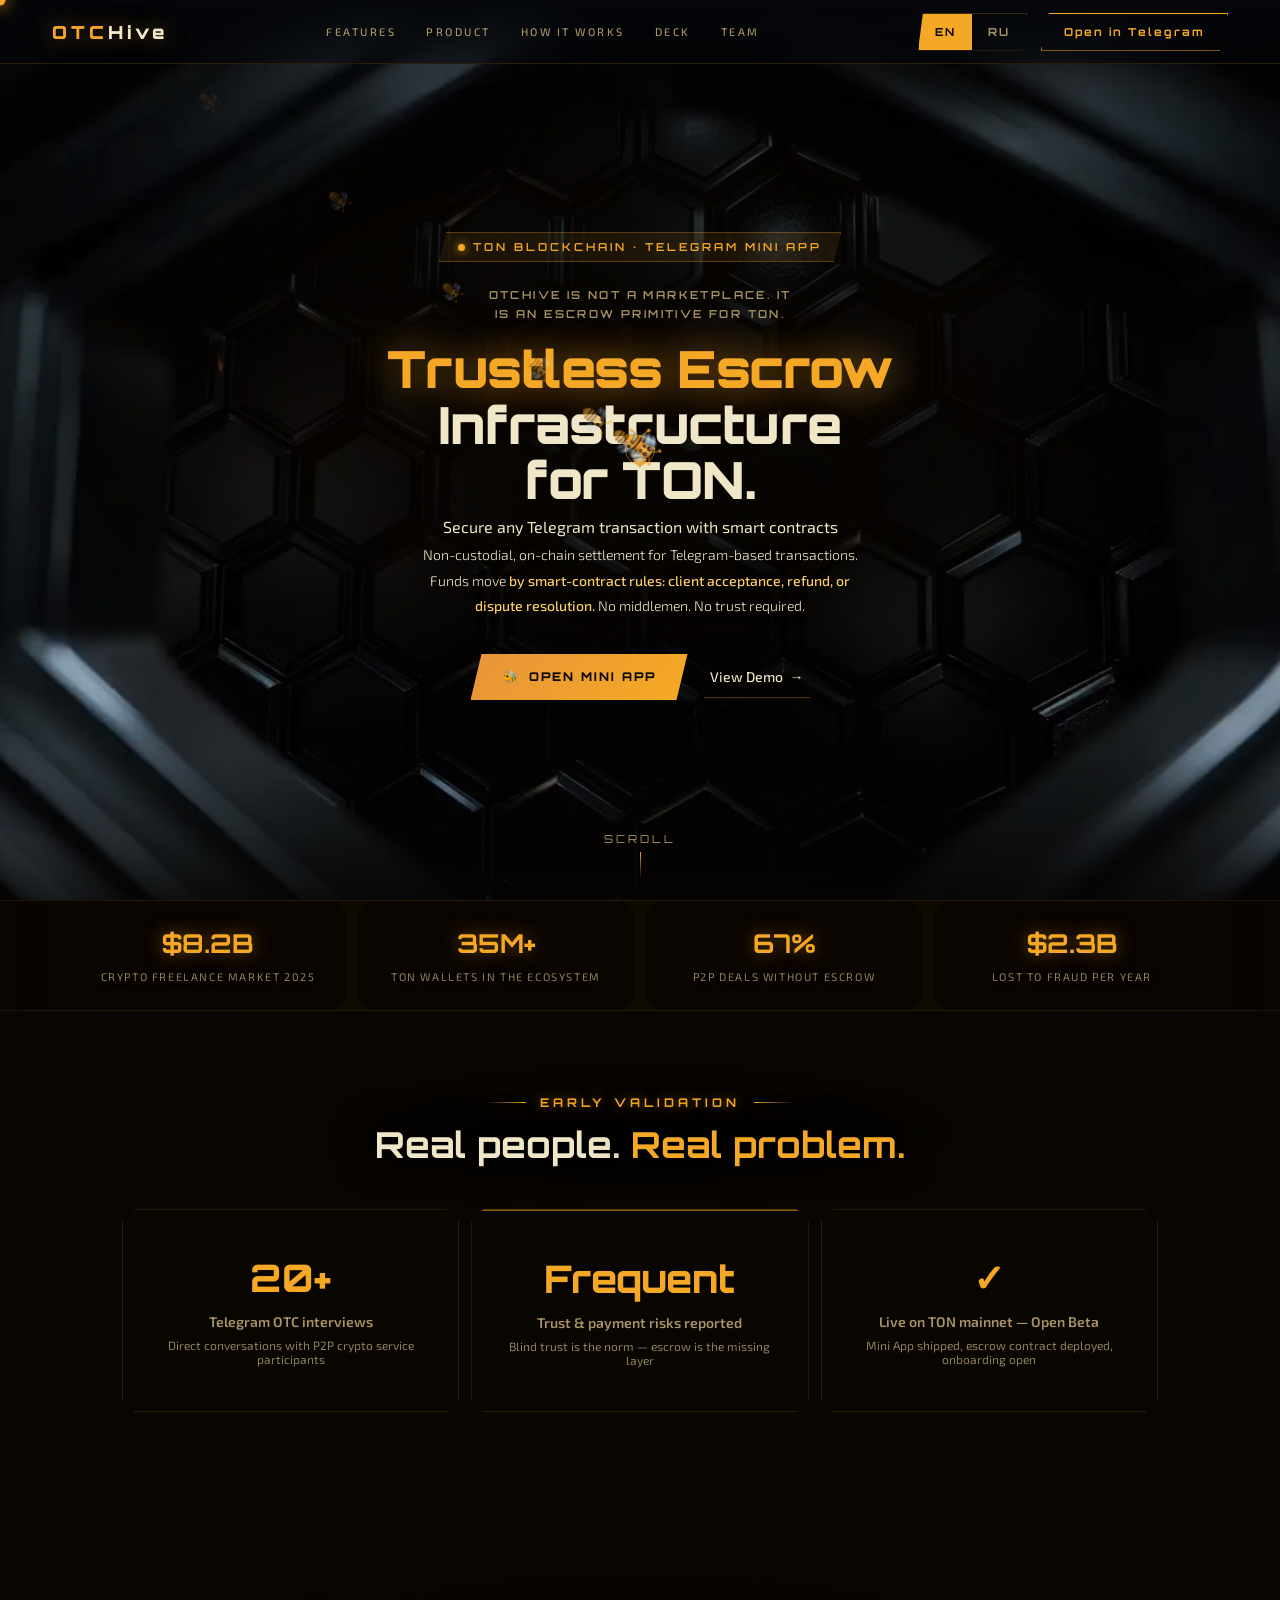
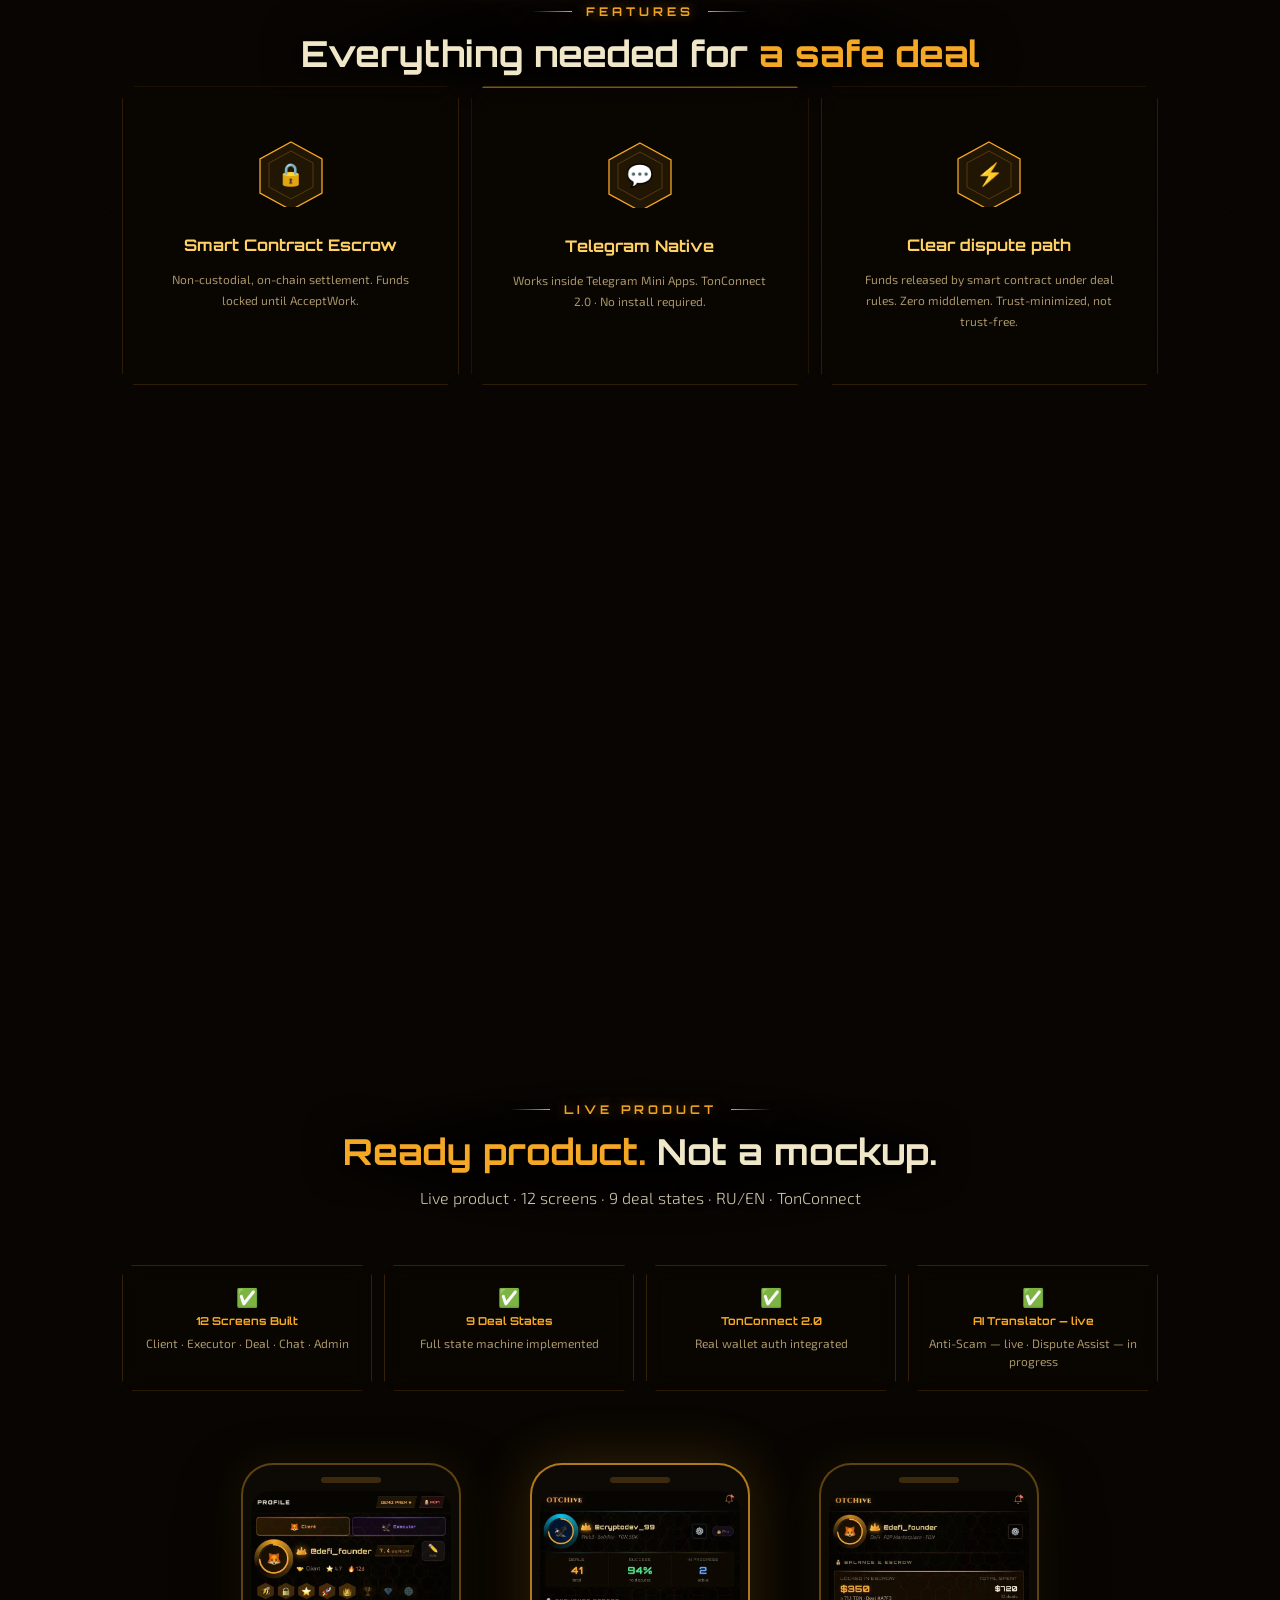
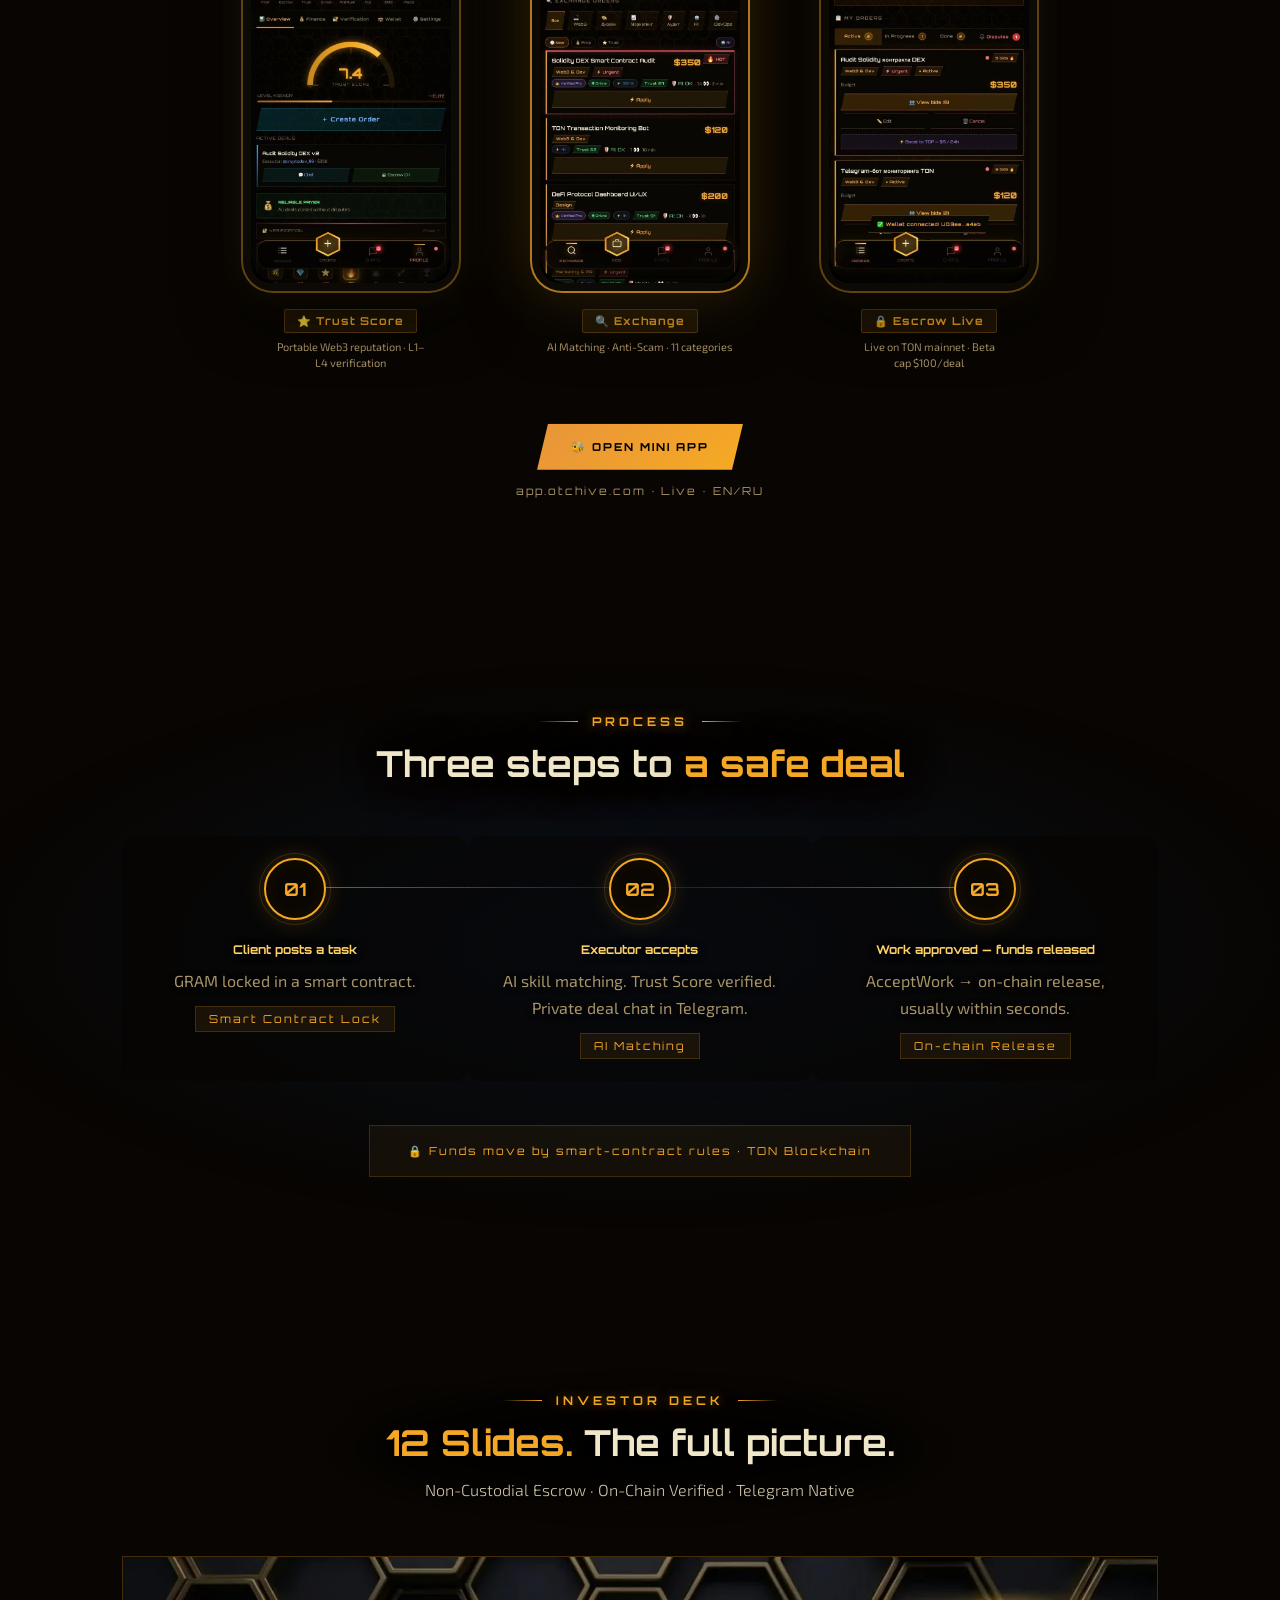
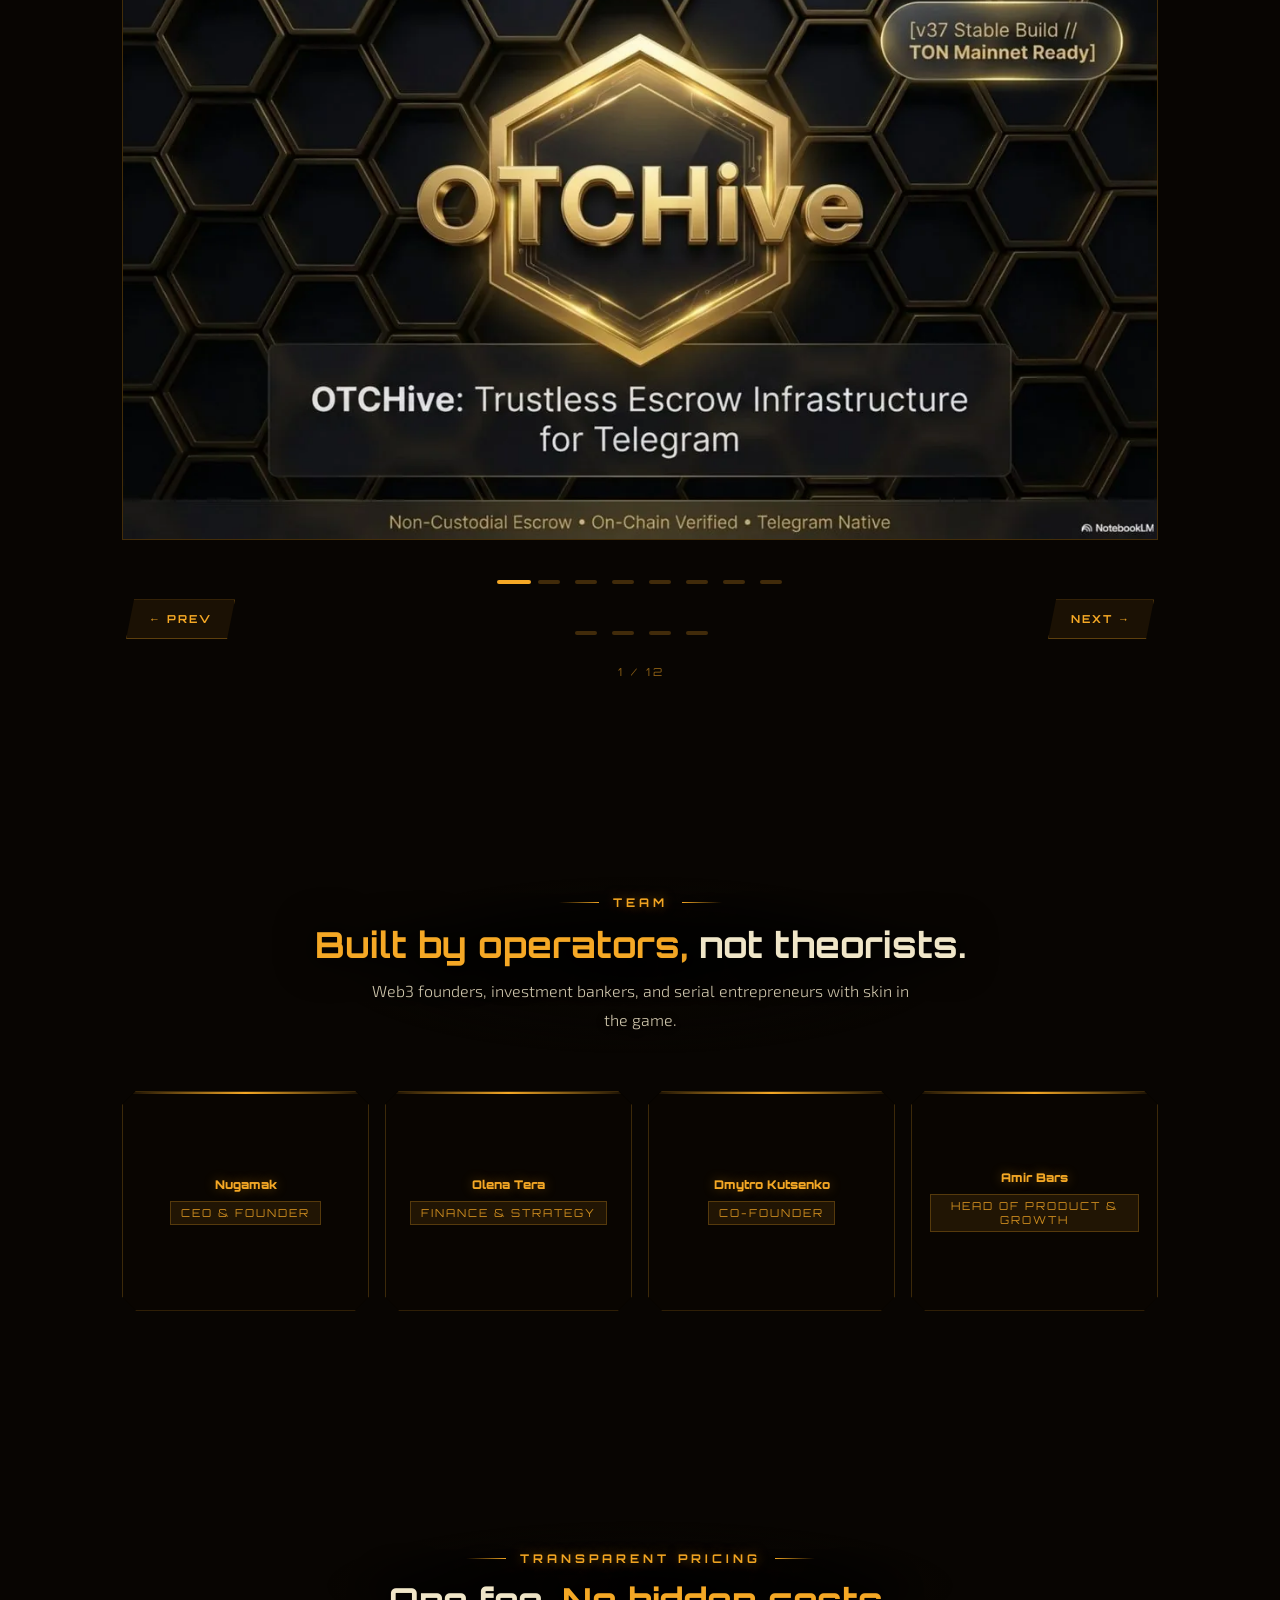
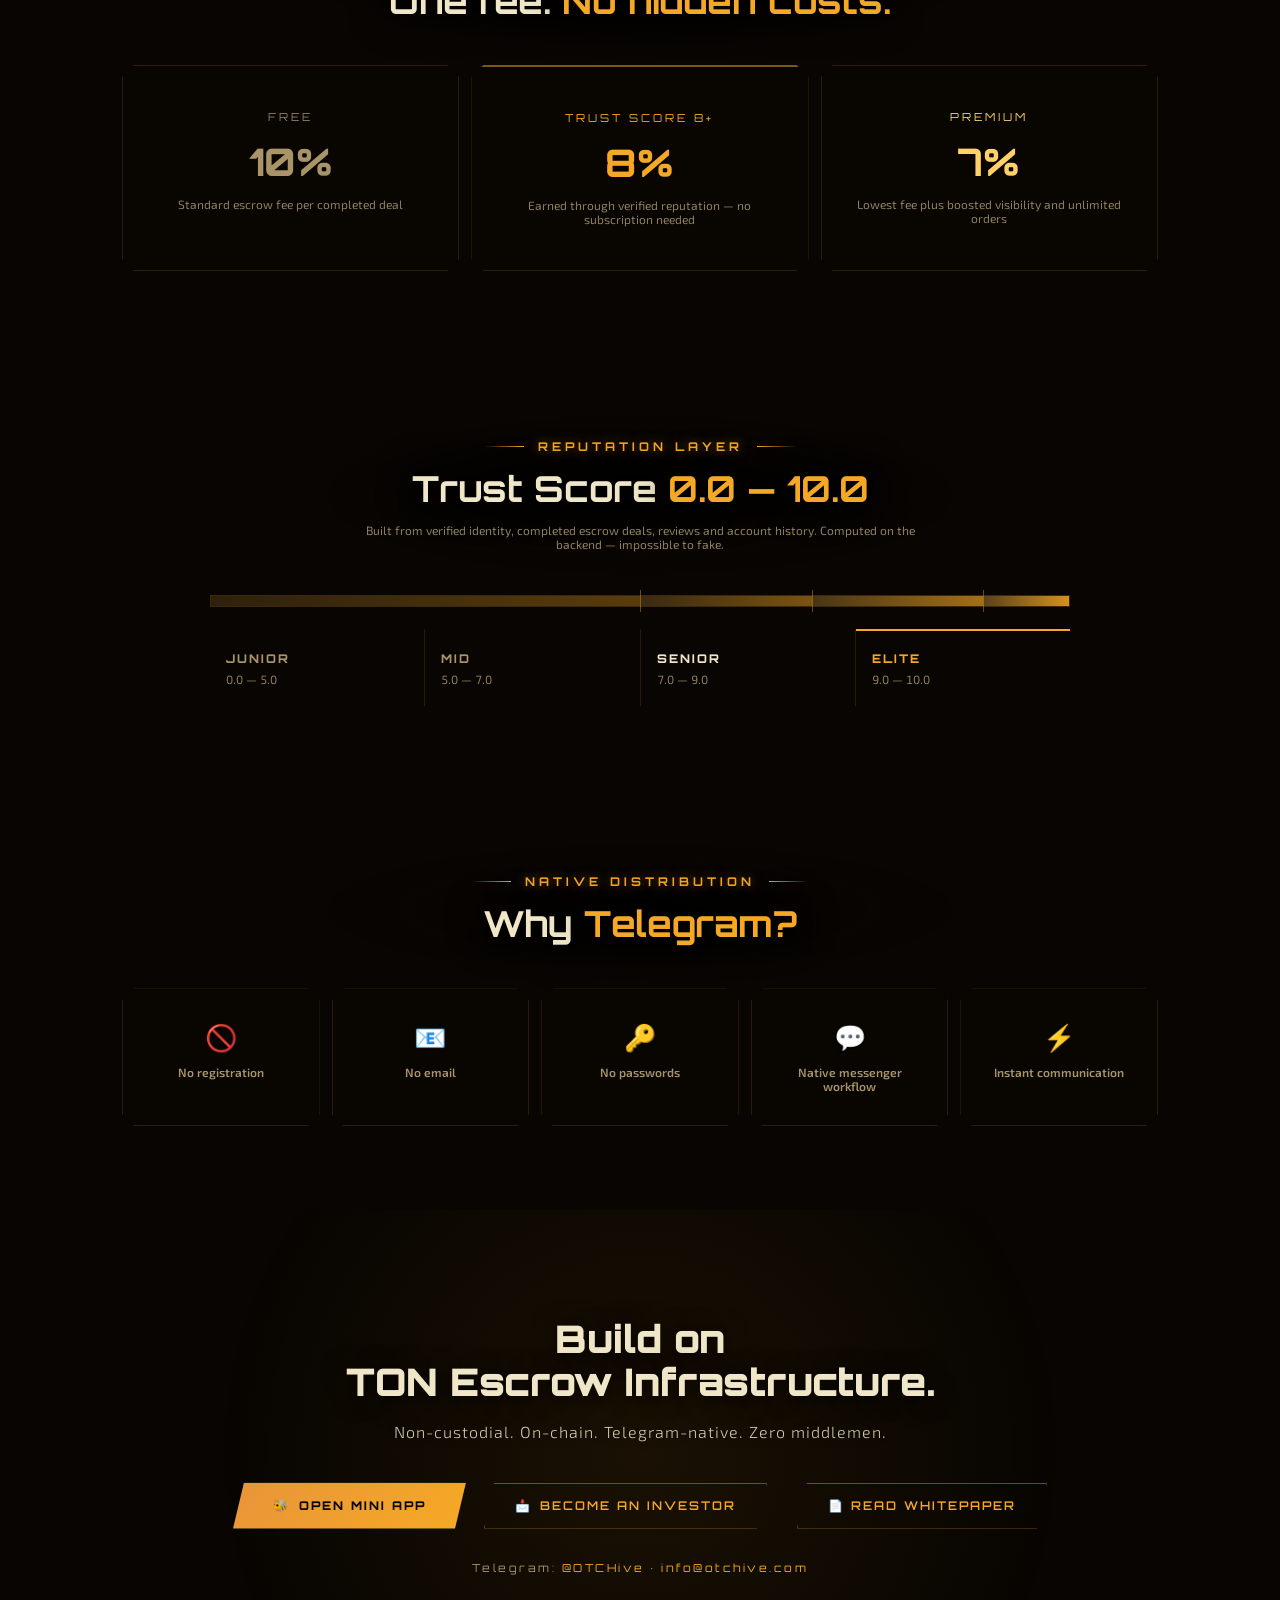
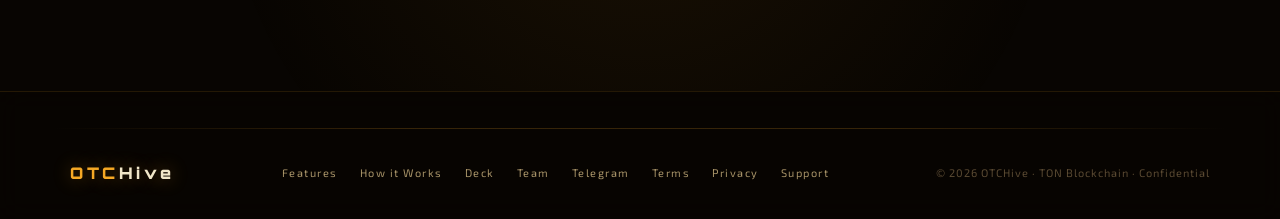
==== commit afdd9a1e: "svh hero height at all widths, single animation loop, JSON-LD" ====
--- a/index.html
+++ b/index.html
@@ -344,6 +344,7 @@
 }
 </style>
 <link rel="stylesheet" href="polish.css">
+<script type="application/ld+json">{"@context":"https://schema.org","@graph":[{"@type":"Organization","@id":"https://www.otchive.com/#organization","name":"OTCHive","url":"https://www.otchive.com","logo":"https://www.otchive.com/apple-touch-icon.png","email":"info@otchive.com","sameAs":["https://t.me/OTCHive"]},{"@type":"WebSite","@id":"https://www.otchive.com/#website","url":"https://www.otchive.com","name":"OTCHive","description":"OTCHive — Trustless escrow infrastructure for TON. Secure any Telegram transaction with smart contracts. Non-custodial, on-chain settlement.","publisher":{"@id":"https://www.otchive.com/#organization"}}]}</script>
 </head>
 <body>
 <div id="hiveEnv" aria-hidden="true" data-state="off">
--- a/polish.css
+++ b/polish.css
@@ -533,3 +533,13 @@
     rgba(255,196,104,.30), rgba(245,168,37,.12) 42%, rgba(245,168,37,0) 72%);
 }
 @media(prefers-reduced-motion:reduce){ .hive-glow{display:none;} }
+
+/* ── hero height on iOS Safari ─────────────────────────────────────────
+   svh at every width, not only below 900px. On an iPad in landscape the old
+   rule fell back to 100vh, which Safari measures with its toolbar hidden, so
+   the bottom of the hero - the CTA and the scroll cue - started out under the
+   toolbar. svh is the height with the toolbar showing, and it does not change
+   as the toolbar hides; dvh would, resizing the hero mid-scroll and shifting
+   the scroll progress that drives the environment video. vh stays first as
+   the fallback for browsers without svh. */
+#hero{height:100vh; height:100svh;}
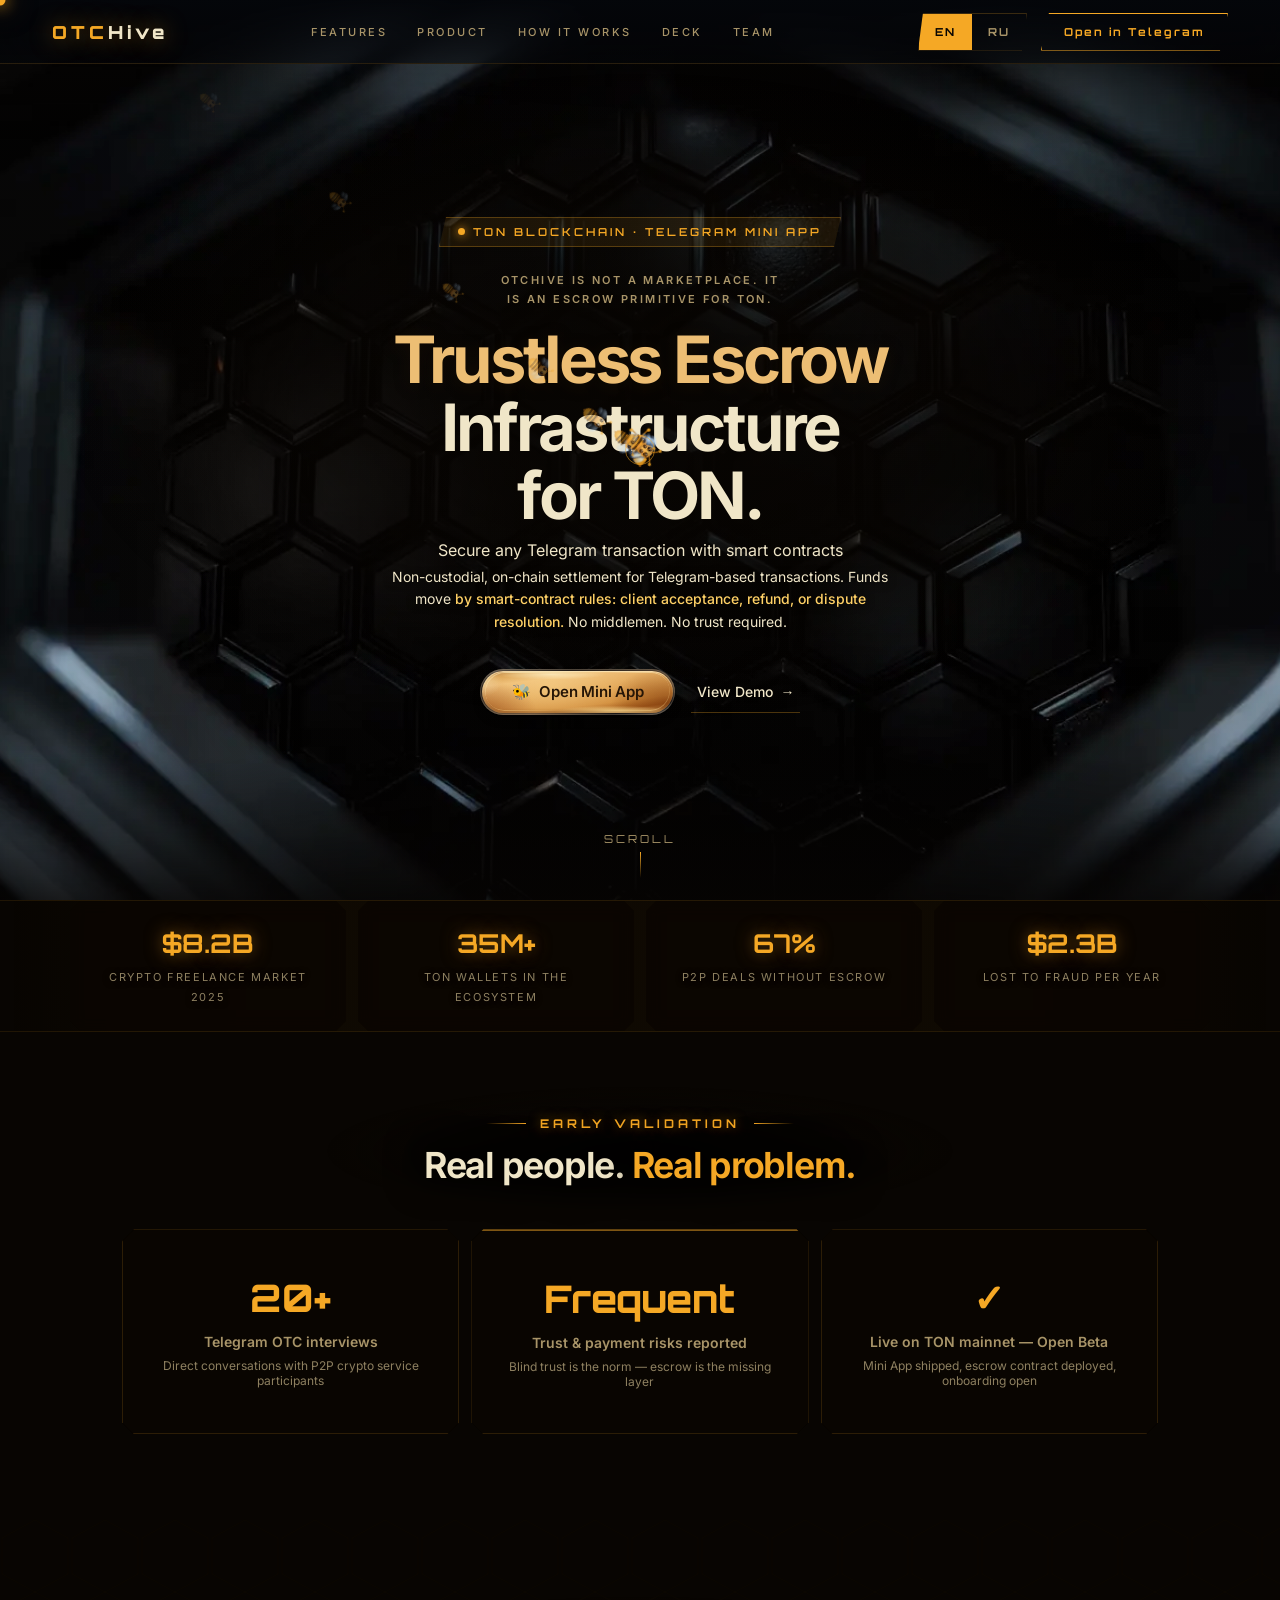
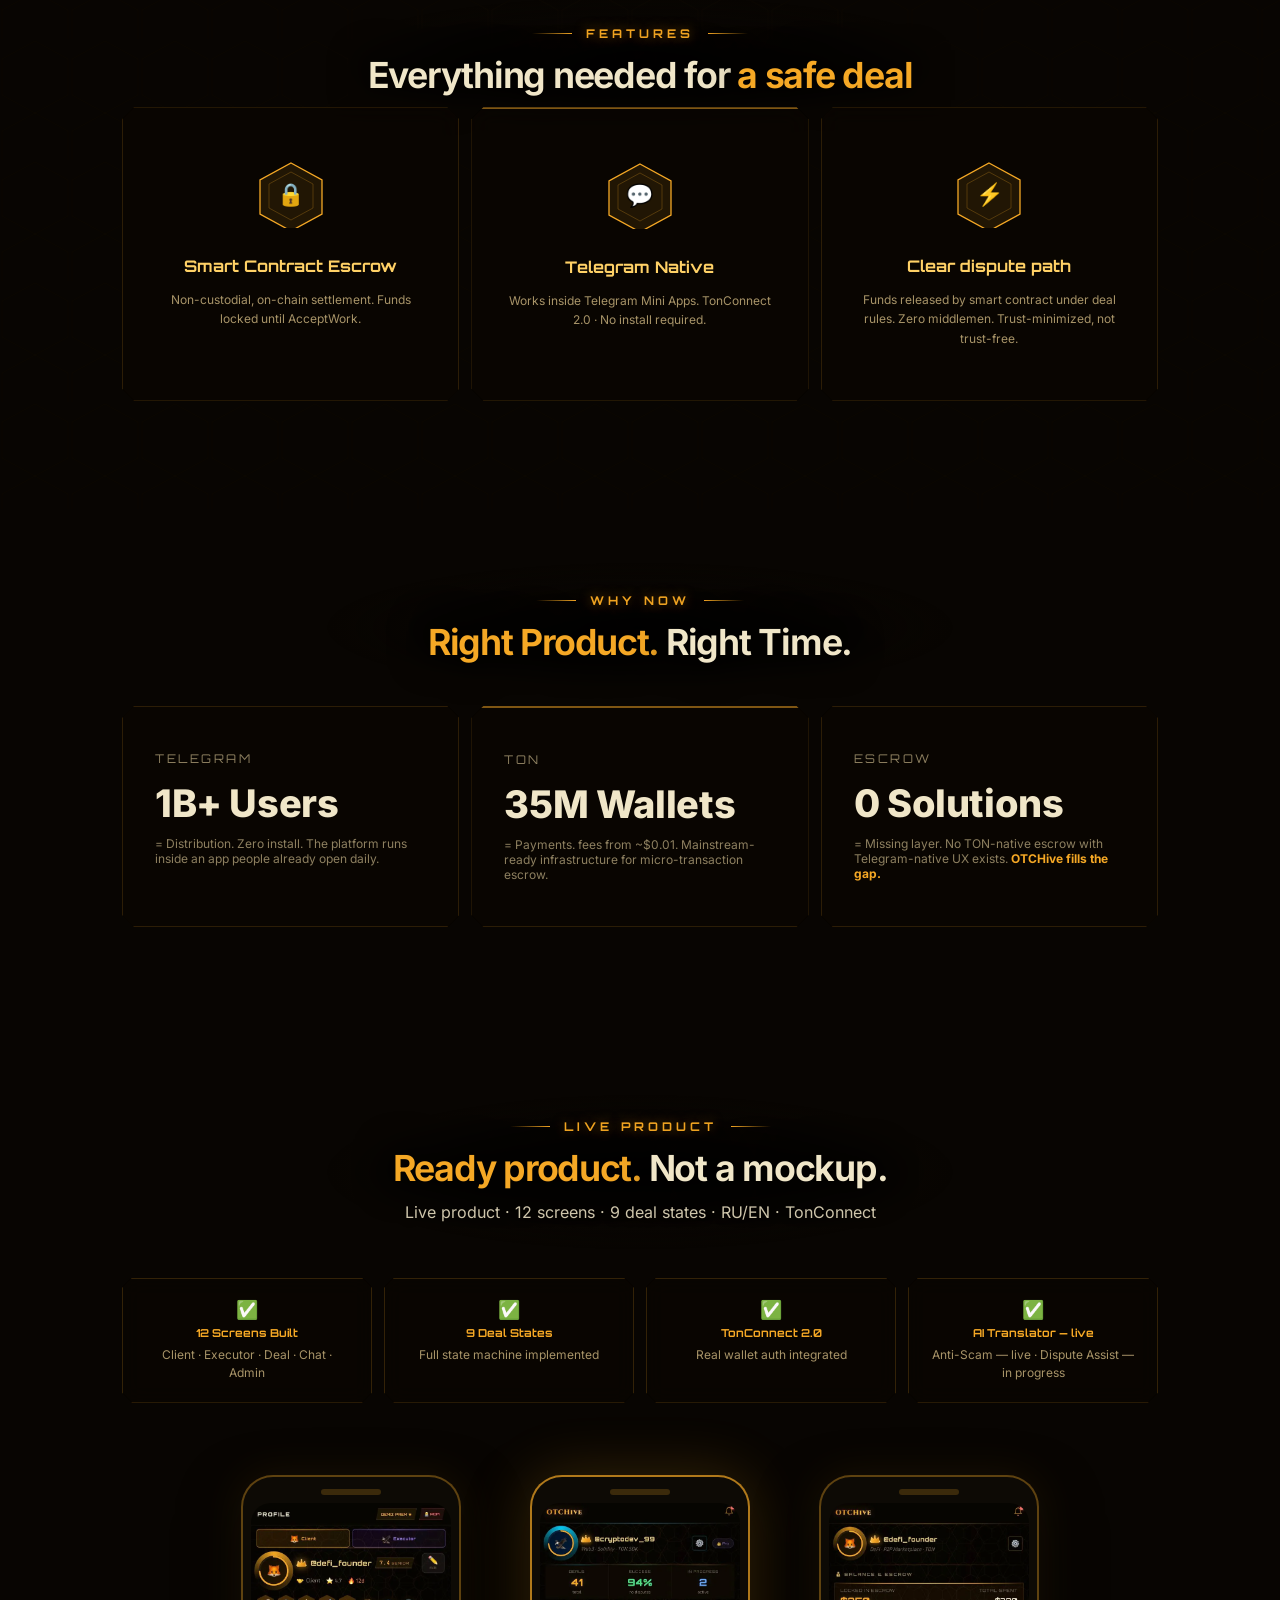
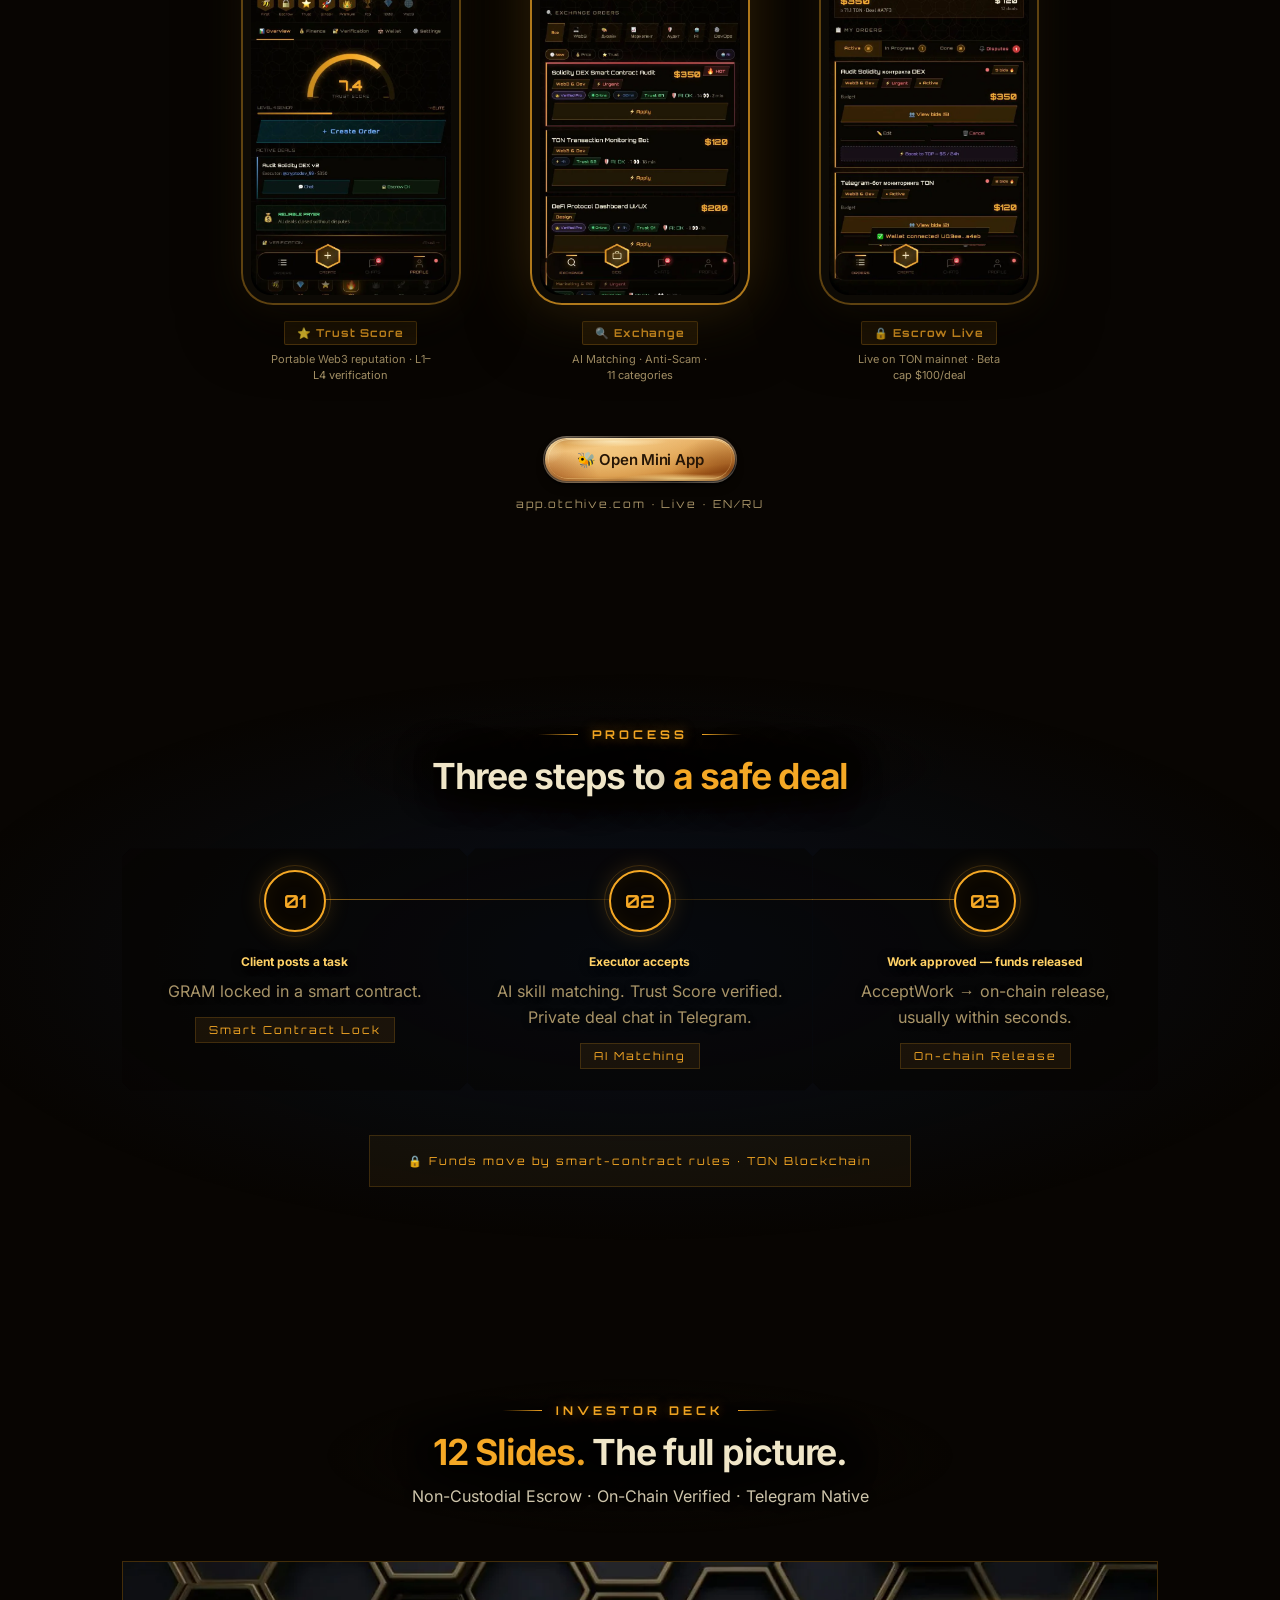
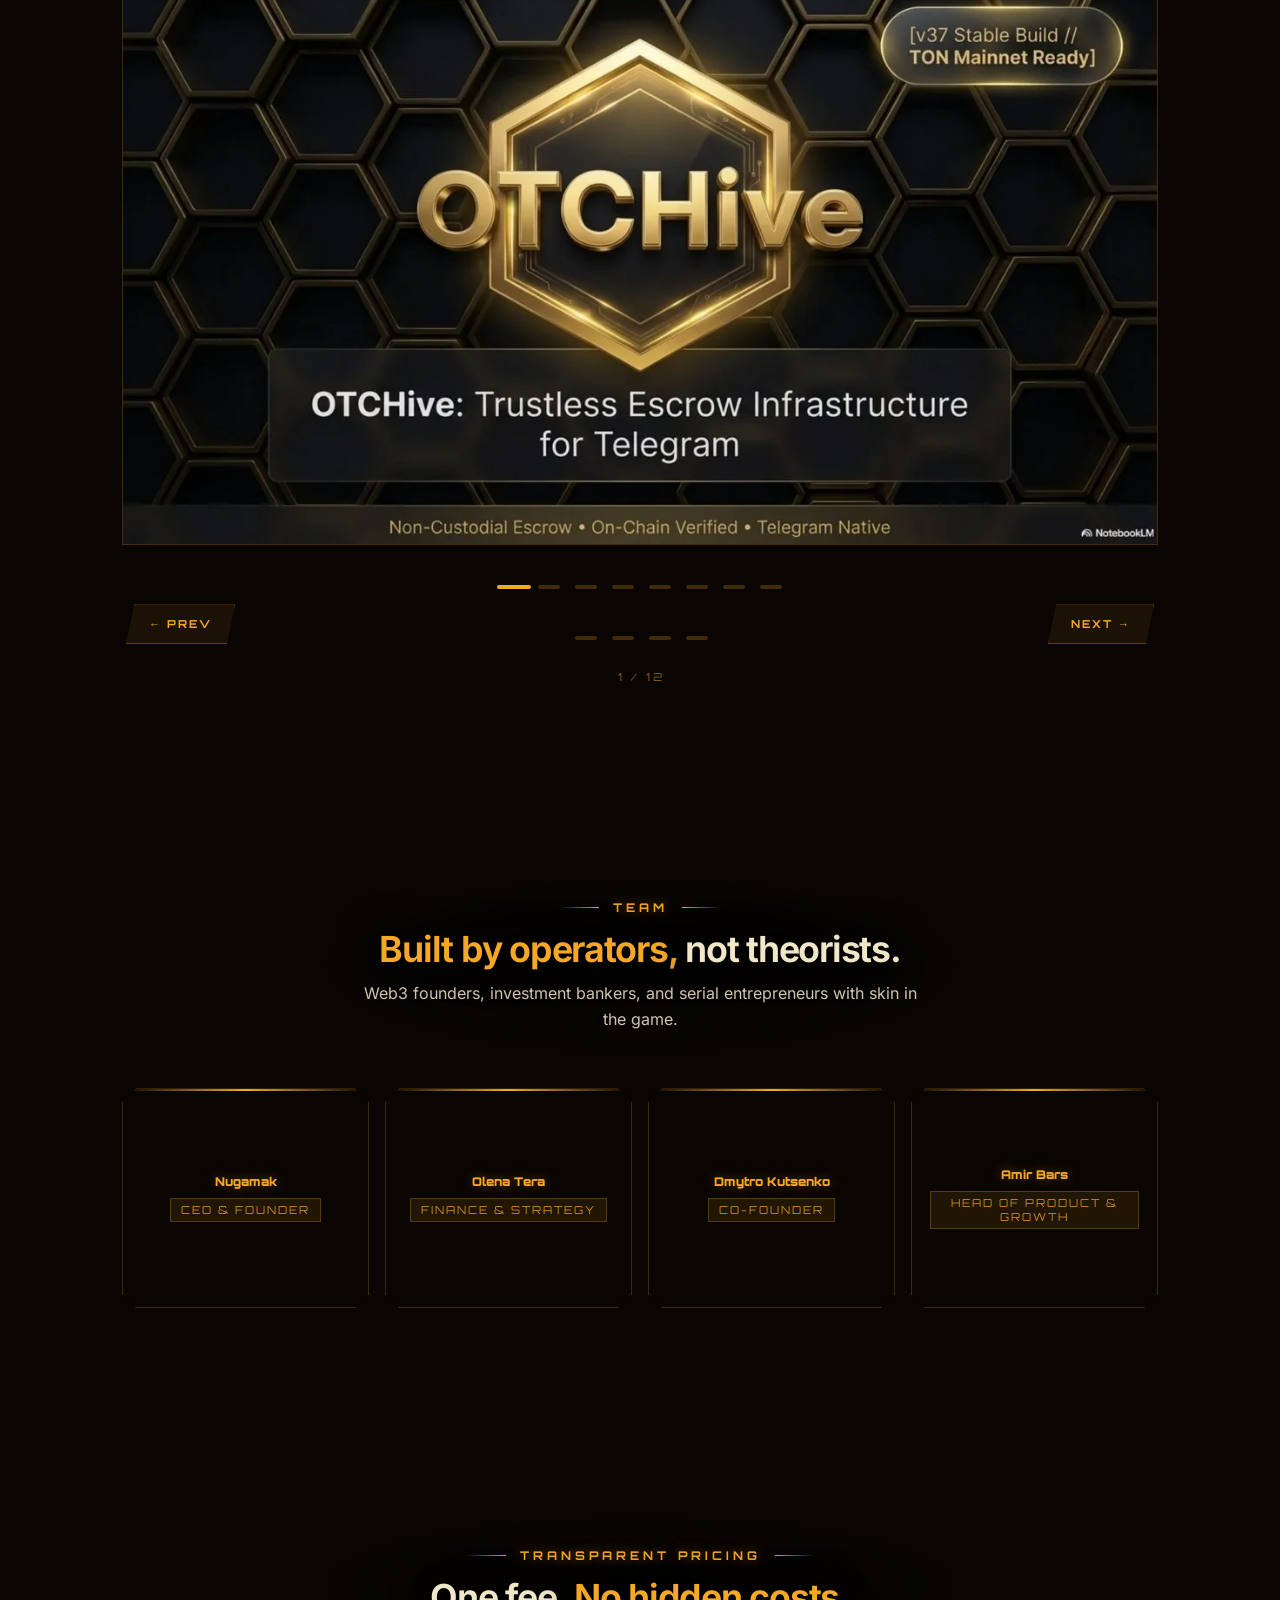
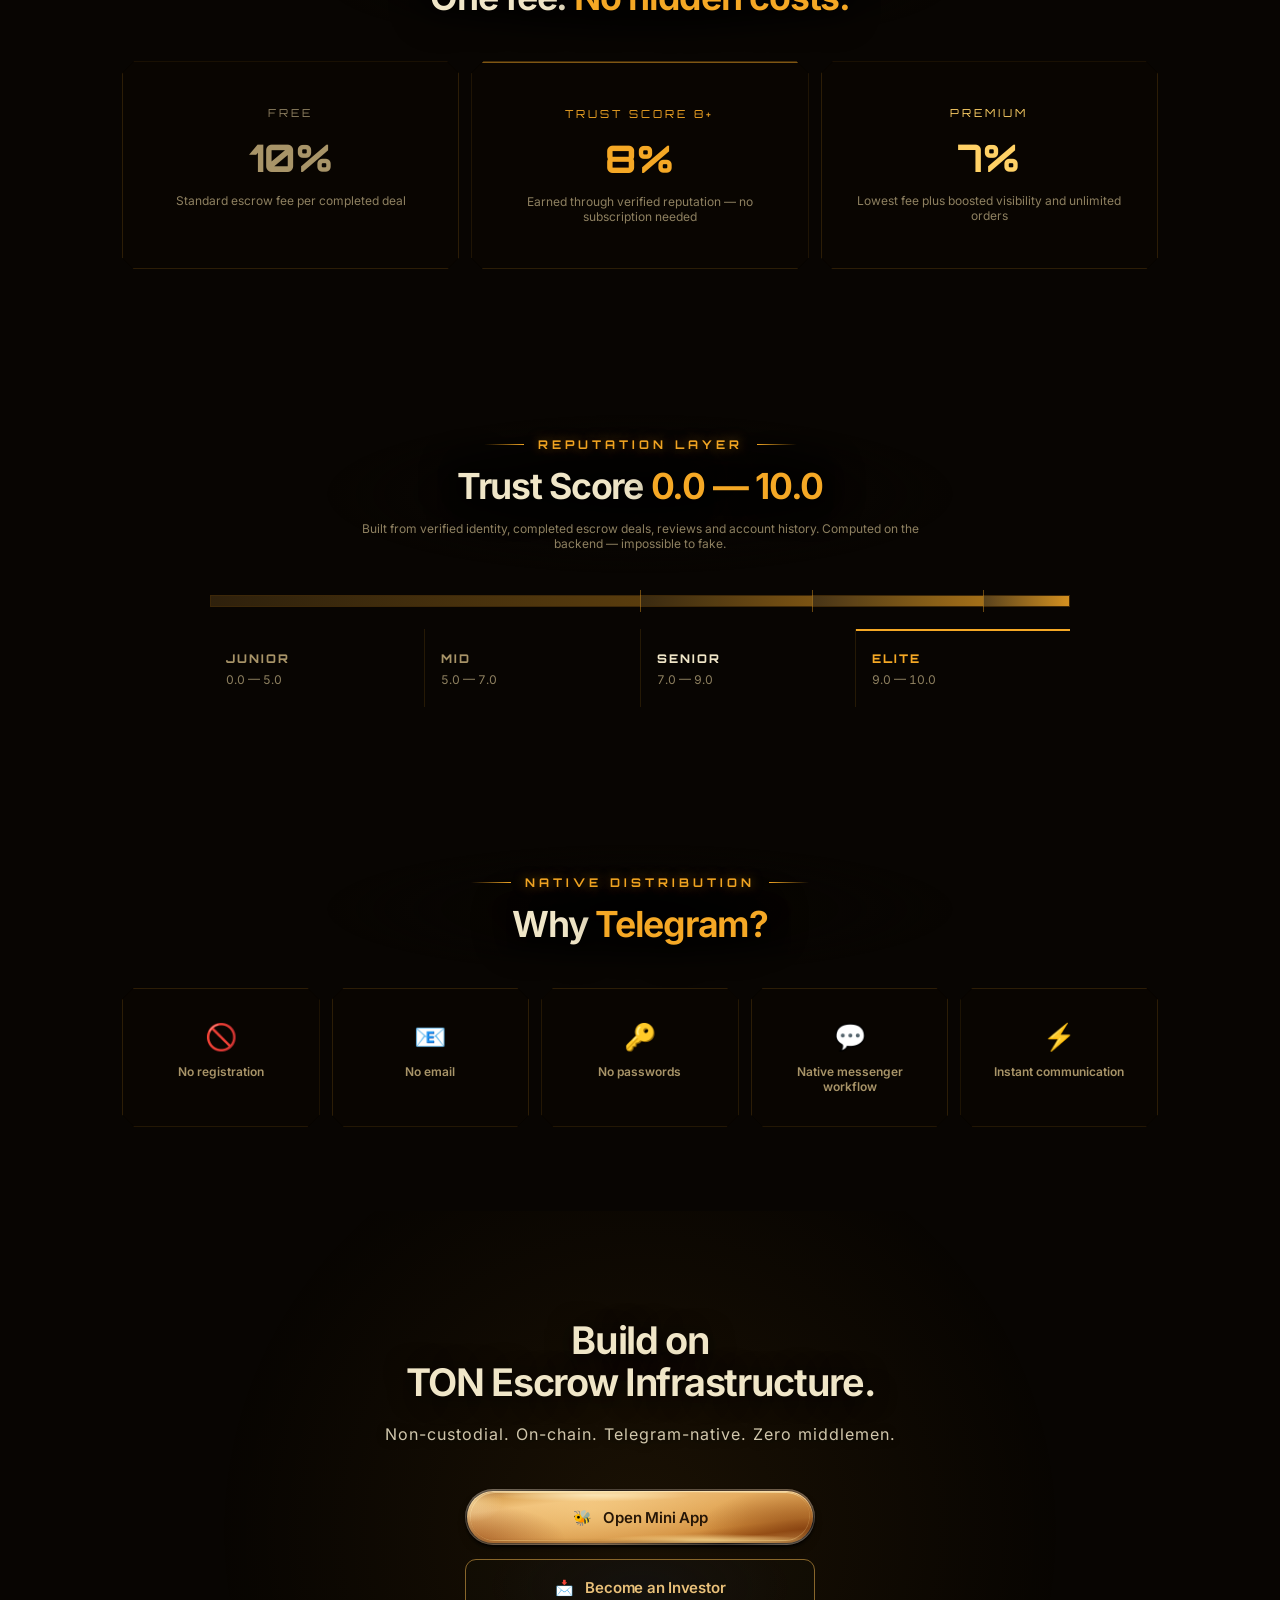
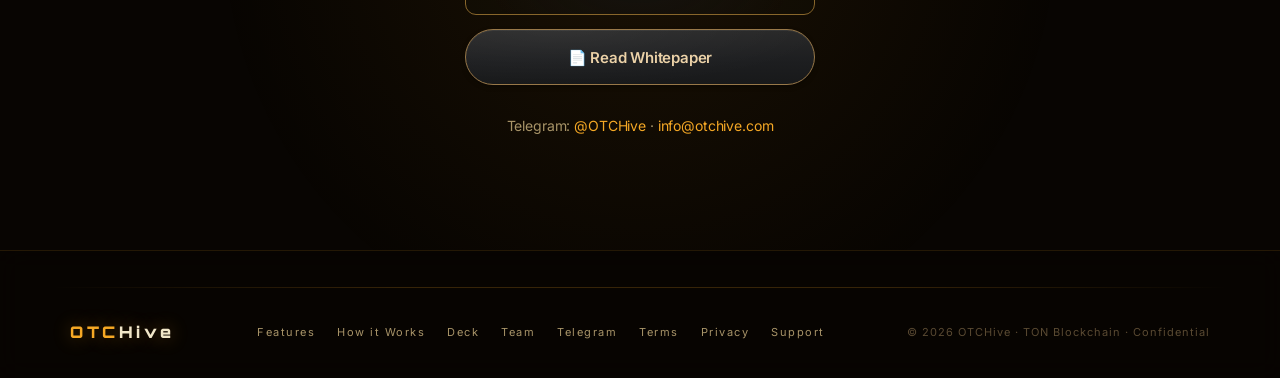
==== commit f0972237: "Add bilingual typography, mesh heading and honey CTA interactions" ====
--- a/index.html
+++ b/index.html
@@ -345,6 +345,9 @@
 </style>
 <link rel="stylesheet" href="polish.css">
 <script type="application/ld+json">{"@context":"https://schema.org","@graph":[{"@type":"Organization","@id":"https://www.otchive.com/#organization","name":"OTCHive","url":"https://www.otchive.com","logo":"https://www.otchive.com/apple-touch-icon.png","email":"info@otchive.com","sameAs":["https://t.me/OTCHive"]},{"@type":"WebSite","@id":"https://www.otchive.com/#website","url":"https://www.otchive.com","name":"OTCHive","description":"OTCHive — Trustless escrow infrastructure for TON. Secure any Telegram transaction with smart contracts. Non-custodial, on-chain settlement.","publisher":{"@id":"https://www.otchive.com/#organization"}}]}</script>
+<link rel="stylesheet" href="interactions.css">
+<script defer src="headline-mesh.js"></script>
+<script defer src="honey-buttons.js"></script>
 </head>
 <body>
 <div id="hiveEnv" aria-hidden="true" data-state="off">
@@ -413,7 +416,7 @@
       <p class="hsub" data-k="hsb">Secure any Telegram transaction with smart contracts</p>
       <p class="hdesc" data-k="hd">Non-custodial, on-chain settlement for Telegram-based transactions. Funds move <strong>by smart-contract rules: client acceptance, refund, or dispute resolution.</strong> No middlemen. No trust required.</p>
       <div class="hbtns">
-        <a href="https://t.me/OTCHiveBot" target="_blank" rel="noopener noreferrer" class="btn-gold">🐝 <span data-k="hb1">Open Mini App</span></a>
+        <a href="https://t.me/OTCHiveBot" target="_blank" rel="noopener noreferrer" class="btn-gold honey-launch">🐝 <span data-k="hb1">Open Mini App</span></a>
         <a href="https://t.me/OTCHiveBot" target="_blank" rel="noopener noreferrer" class="btn-ghost"><span data-k="hb2">View Demo</span> <span class="garr">→</span></a>
       </div>
       
@@ -560,7 +563,7 @@
     </div>
 
     <div style="text-align:center;margin-top:52px;" class="rv">
-      <a href="https://t.me/OTCHiveBot" target="_blank" rel="noopener noreferrer" class="btn-gold" style="font-size:11px;padding:14px 34px;">🐝 Open Mini App</a>
+      <a href="https://t.me/OTCHiveBot" target="_blank" rel="noopener noreferrer" class="btn-gold honey-launch" style="font-size:11px;padding:14px 34px;">🐝 Open Mini App</a>
       <p style="margin-top:14px;font-size:11px;color:var(--mt);font-family:'Orbitron',sans-serif;letter-spacing:2px;">app.otchive.com · Live · EN/RU</p>
     </div>
   </div>
@@ -912,8 +915,8 @@
   <h2 class="ctat"><span data-k="ct1">Build on</span><br><span class="g" data-k="ct2">TON Escrow Infrastructure.</span></h2>
   <p class="ctas" data-k="csub">Non-custodial. On-chain. Telegram-native. Zero middlemen.</p>
   <div class="ctabs">
-    <a href="https://t.me/OTCHiveBot" target="_blank" rel="noopener noreferrer" class="btn-gold" style="padding:17px 40px;font-size:12px;">🐝 <span data-k="cb1">Open Mini App</span></a>
-    <a href="#" onclick="openModal();return false;" class="btn-out" style="margin-right:12px;">📩 <span data-k="cb2">Стать инвестором</span></a><a href="/whitepaper.pdf" target="_blank" rel="noopener noreferrer" class="btn-out">📄 Read Whitepaper</a>
+    <a href="https://t.me/OTCHiveBot" target="_blank" rel="noopener noreferrer" class="btn-gold honey-launch" style="padding:17px 40px;font-size:12px;">🐝 <span data-k="cb1">Open Mini App</span></a>
+    <a href="#" onclick="openModal();return false;" class="btn-out honey-investor" style="margin-right:12px;">📩 <span data-k="cb2">Стать инвестором</span></a><a href="/whitepaper.pdf" target="_blank" rel="noopener noreferrer" class="btn-out honey-paper">📄 Read Whitepaper</a>
   </div>
   <p class="ctameta">Telegram: <a href="https://t.me/OTCHive">@OTCHive</a> · <a href="mailto:info@otchive.com">info@otchive.com</a></p>
 </section>
--- a/interactions.css
+++ b/interactions.css
@@ -0,0 +1,189 @@
+@font-face {
+  font-family: "Inter"; font-style: normal; font-weight: 400 800; font-display: swap;
+  src: url("assets/fonts/inter-cyrillic.woff2") format("woff2");
+  unicode-range: U+0301,U+0400-045F,U+0490-0491,U+04B0-04B1,U+2116;
+}
+@font-face {
+  font-family: "Inter"; font-style: normal; font-weight: 400 800; font-display: swap;
+  src: url("assets/fonts/inter-latin.woff2") format("woff2");
+  unicode-range: U+0000-00FF,U+0131,U+0152-0153,U+02BB-02BC,U+02C6,U+02DA,U+02DC,U+0304,U+0308,U+0329,U+2000-206F,U+20AC,U+2122,U+2191,U+2193,U+2212,U+2215,U+FEFF,U+FFFD;
+}
+:root { --reading-font: Inter, "Segoe UI", Arial, sans-serif; }
+body, .htitle, .stit, .ctat, .hkl, .hsub, .hdesc, .sdsc, .ctas, .ctameta,
+.fds, .ftitle, .stpd, .stpt, .ctabs a, .hbtns a, .btn-gold.honey-launch {
+  font-family: var(--reading-font);
+}
+.htitle {
+  font-size: clamp(2.4rem,5.1vw,4.55rem);
+  font-weight: 680;
+  letter-spacing: -.047em;
+  line-height: 1.04;
+}
+.htitle [data-k="ht2"] {
+  display: inline-block;
+  max-width: 100%;
+  color: #edbe74;
+  text-shadow: 0 2px 15px #2114077a;
+}
+.stit, .ctat { font-weight: 660; letter-spacing: -.035em; line-height: 1.12; }
+.hdesc, .sdsc, .fds, .stpd, .ctas { line-height: 1.6; }
+.hbtns .honey-launch, #screens .honey-launch, #cta .ctabs > a {
+  text-transform: none;
+  letter-spacing: -.015em;
+  font-size: .9375rem !important;
+  line-height: 1.3;
+  font-weight: 590;
+}
+#cta .ctabs {
+  display: grid;
+  grid-template-columns: minmax(0, 350px);
+  justify-content: center;
+  gap: 14px;
+}
+#cta .ctabs > a {
+  width: 100%;
+  max-width: none;
+  margin: 0 !important;
+  min-height: 56px !important;
+  padding-inline: 22px;
+  justify-content: center;
+  gap: 12px;
+  position: relative;
+}
+#cta a.honey-investor {
+  z-index: 1;
+  color: #eac17a;
+  border: 1px solid #88662b;
+  border-radius: 11px;
+  clip-path: none;
+  background: radial-gradient(ellipse 43% 120% at 50% 50%,#14120fec,transparent),#100f0d26;
+}
+#cta a.honey-investor:hover { border-color: #c69b50; background-color: #322a1c65; }
+#cta .honey-paper { z-index: 1; }
+.ctameta { font-size: .875rem; letter-spacing: -.01em; }
+@media (max-width:600px) {
+  #hero .htitle {font-size:clamp(2.15rem,9vw,3rem); }
+  #hero .hdesc, #hero .hsub {font-size:.94rem !important;}
+}
+
+a:is(.primary,.btn-gold).honey-launch,
+a.btn-out.honey-paper {
+  position: relative;
+  isolation: isolate;
+  overflow: visible;
+  clip-path: none;
+  border-radius: 999px;
+  animation: none;
+  transform: none;
+  transition: transform 130ms ease-out, box-shadow 200ms ease-out;
+}
+
+a:is(.primary,.btn-gold).honey-launch {
+  --honey-light: 36%;
+  color: #261607;
+  border: 0;
+  background: linear-gradient(168deg, #6b6154, #241e19 23%, #69523b 64%, #161415 84%, #5c554d);
+  box-shadow: inset 0 0 0 1px #aa97804d, 0 2px 2px #0009, 0 6px 12px -6px #000c;
+}
+
+/* The liquid lens sits behind the original text. Its recessed seat stays put. */
+a.honey-launch:is(.primary,.btn-gold)::before,
+a.honey-launch:is(.primary,.btn-gold):hover::before {
+  content: "";
+  position: absolute;
+  inset: 2px;
+  z-index: -1;
+  border-radius: inherit;
+  pointer-events: none;
+  transform: translate(var(--honey-x,0px),var(--honey-y,0px));
+  transition: none;
+  background:
+    radial-gradient(ellipse 30% 13% at var(--honey-light) 8%, #fff2cbba, transparent 96%),
+    radial-gradient(ellipse 16% 67% at 1% 21%, #fff0c875, transparent 59%),
+    radial-gradient(ellipse 37% 16% at 69% 96%, #ffe094da 12%, transparent 84%),
+    radial-gradient(ellipse 39% 106% at 97% 74%, #73320b90, transparent 77%),
+    radial-gradient(ellipse 42% 105% at 0% 95%, #83340c8a, transparent 68%),
+    radial-gradient(ellipse 49% 121% at var(--honey-light) 37%, #ffdf9973, transparent 94%),
+    linear-gradient(173deg, #9e5d25 0%, #d69a4a 12%, #edba73 24%, #e1a556 48%, #d08a39 72%, #a75d1b 84%, #d89c50 94%, #9c591e 100%);
+  box-shadow: inset 0 1px 1px #fff0c7b8, inset 0 -2px 3px #6c370d66, inset 1px 0 3px #fff0bc66;
+}
+a.honey-launch:is(.primary,.btn-gold)::after {
+  /* A curved reflection follows the meniscus just inside the machined lip. */
+  content: "";
+  position: absolute;
+  pointer-events: none;
+  z-index: -1;
+  inset: 3px 5px 4px;
+  border-radius: inherit;
+  background: none;
+  transform: none;
+  transition: none;
+  box-shadow: inset .6px 1px 0 #fff0bd9e, inset -.6px -1px 0 #ffdc9269;
+  mask-image: linear-gradient(108deg,#0008, #000 14%, transparent 49%, transparent 63%, #000 92%, #0006);
+}
+
+.honey-threads, .honey-pulse {
+  position: absolute;
+  inset: 0;
+  width: 100%;
+  height: 100%;
+  pointer-events: none;
+}
+.honey-threads {
+  z-index: -1;
+  overflow: visible;
+  opacity: 0;
+}
+.honey-pulse {
+  z-index: -1;
+  overflow: hidden;
+  border-radius: inherit;
+}
+.honey-pulse > b {
+  position: absolute;
+  border-radius: 50%;
+  pointer-events: none;
+  width: 2px;
+  height: 2px;
+  background: radial-gradient(circle, transparent 42%, #fff1bd24 54%, #fff2bf7a 64%, transparent 72%);
+}
+
+a.btn-out.honey-paper {
+  color: #ecd2a8;
+  border: 1px solid #987849;
+  background: radial-gradient(ellipse at 27% 0%, #ffffff0d, transparent 74%),
+    linear-gradient(#282828, #1d1e20 58%, #18191a);
+  box-shadow: inset 0 1px #fff8ea10, 0 2px 5px #0005;
+}
+#cta a.btn-out.honey-paper { border-radius: 999px; }
+@media (hover:hover) and (pointer:fine) {
+  a.btn-out.honey-paper:hover {
+    color: #ffe4b6;
+    border-color: #c19963;
+    background: radial-gradient(ellipse at 30% 0%, #ae865733, transparent 84%), #242322;
+    box-shadow: inset 0 1px #ead3a52e, 0 2px 9px #c0904120;
+  }
+}
+a:is(.honey-launch,.honey-paper,.honey-investor):focus-visible {
+  outline: 3px solid #ffdda0;
+  outline-offset: 4px;
+}
+a:is(.honey-launch,.honey-paper,.honey-investor):is(:active,[data-honey-pressed]) {
+  transform: translateY(1px) scale(.988);
+}
+@media (prefers-reduced-motion: reduce) {
+  a:is(.primary,.btn-gold).honey-launch, a.btn-out.honey-paper, #cta a.honey-investor {
+    transition: none;
+    transform: none;
+  }
+  .honey-threads, .honey-pulse { display: none; }
+}
+@media (forced-colors: active) {
+  a:is(.primary,.btn-gold).honey-launch, a.btn-out.honey-paper, #cta a.honey-investor {
+    color: LinkText;
+    background: Canvas;
+    outline: 1px solid LinkText;
+  }
+  a:is(.honey-launch,.honey-paper):focus-visible { outline: 3px solid Highlight; }
+  a.honey-launch:is(.primary,.btn-gold)::before, .honey-threads, .honey-pulse { display: none; }
+}
